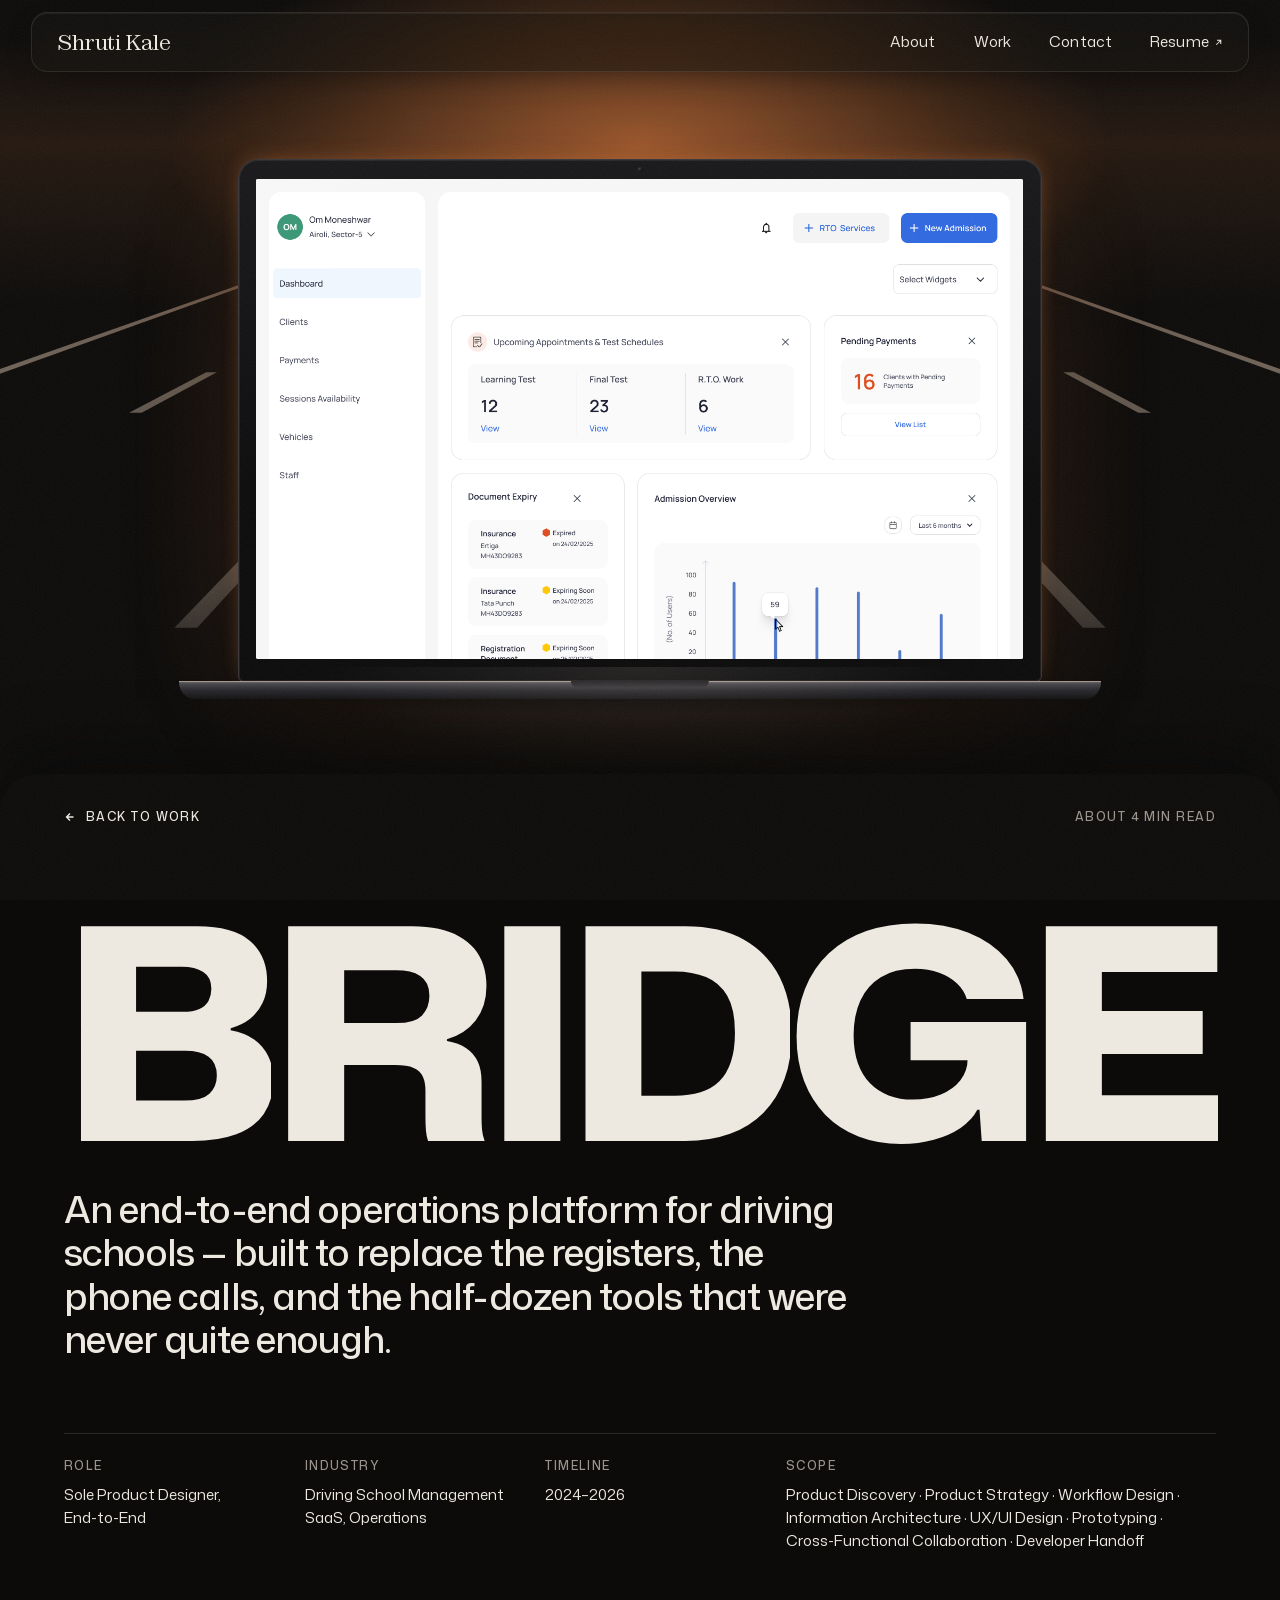
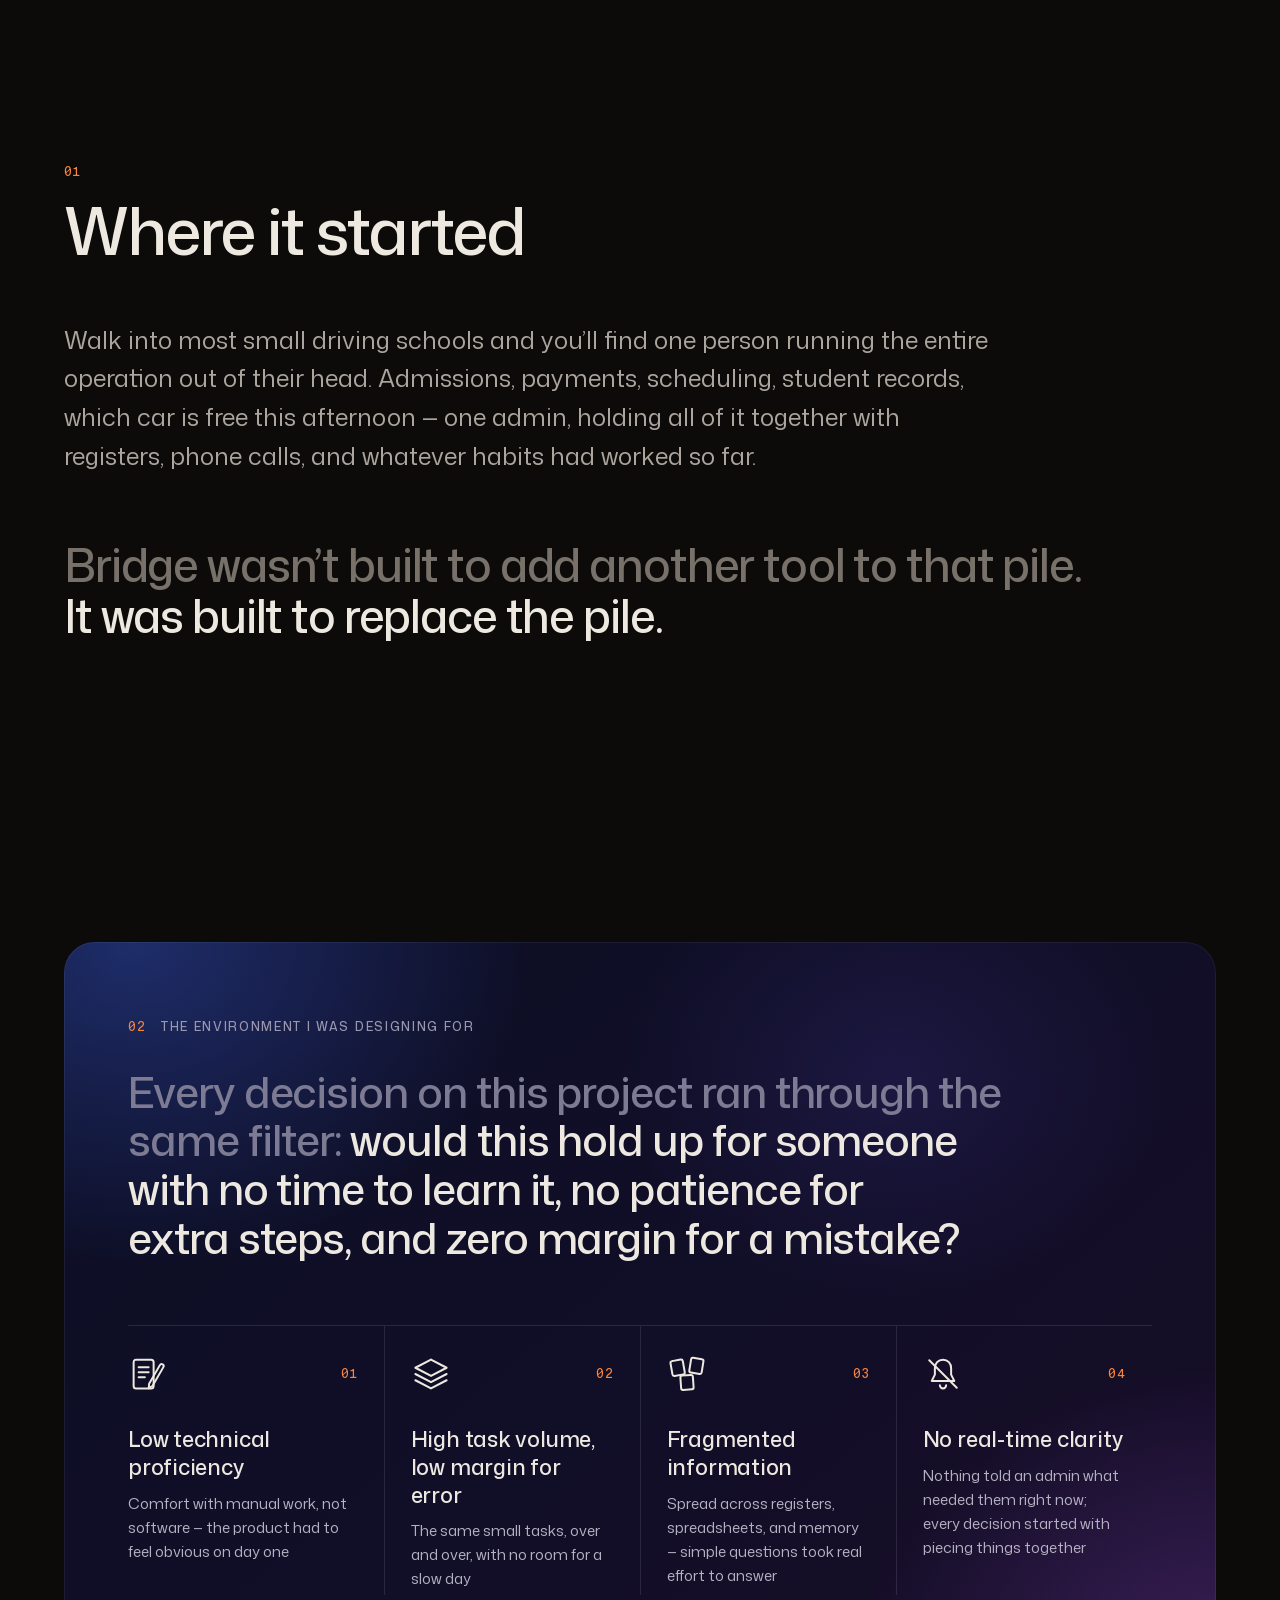
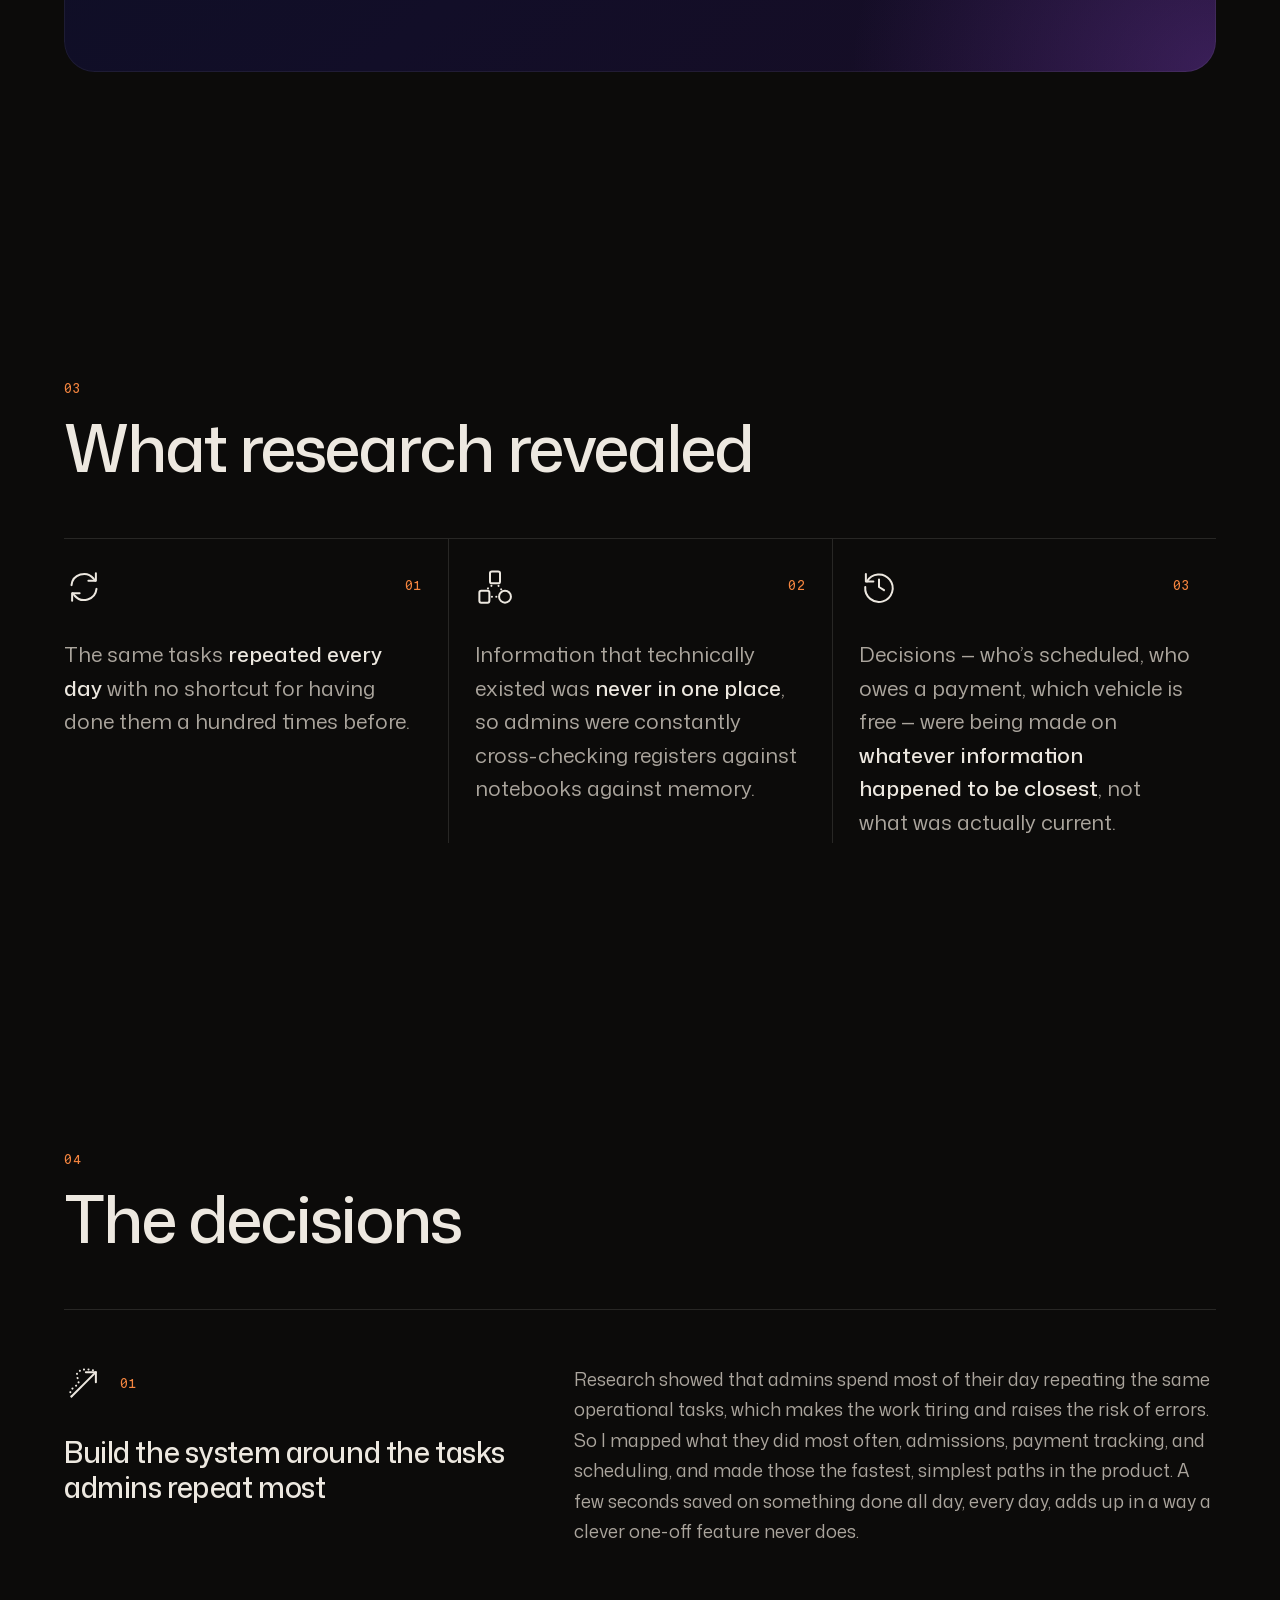
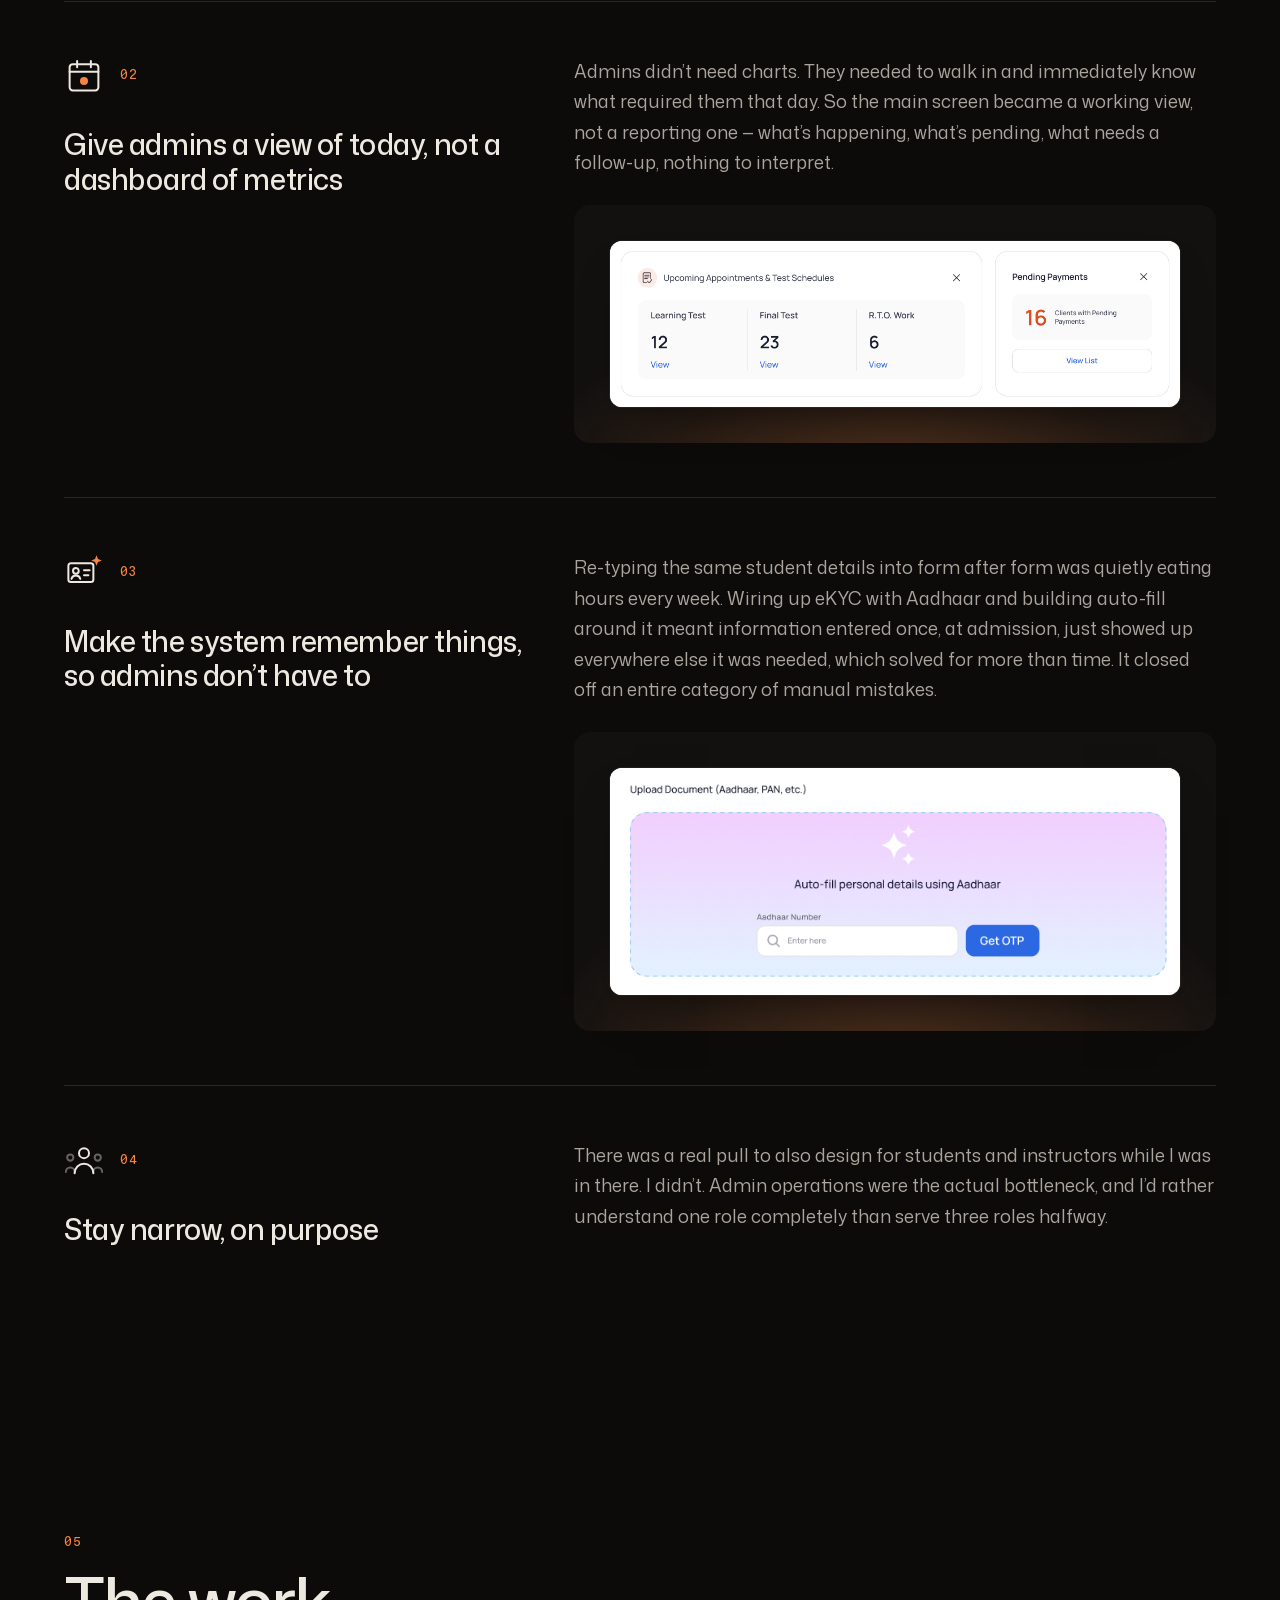
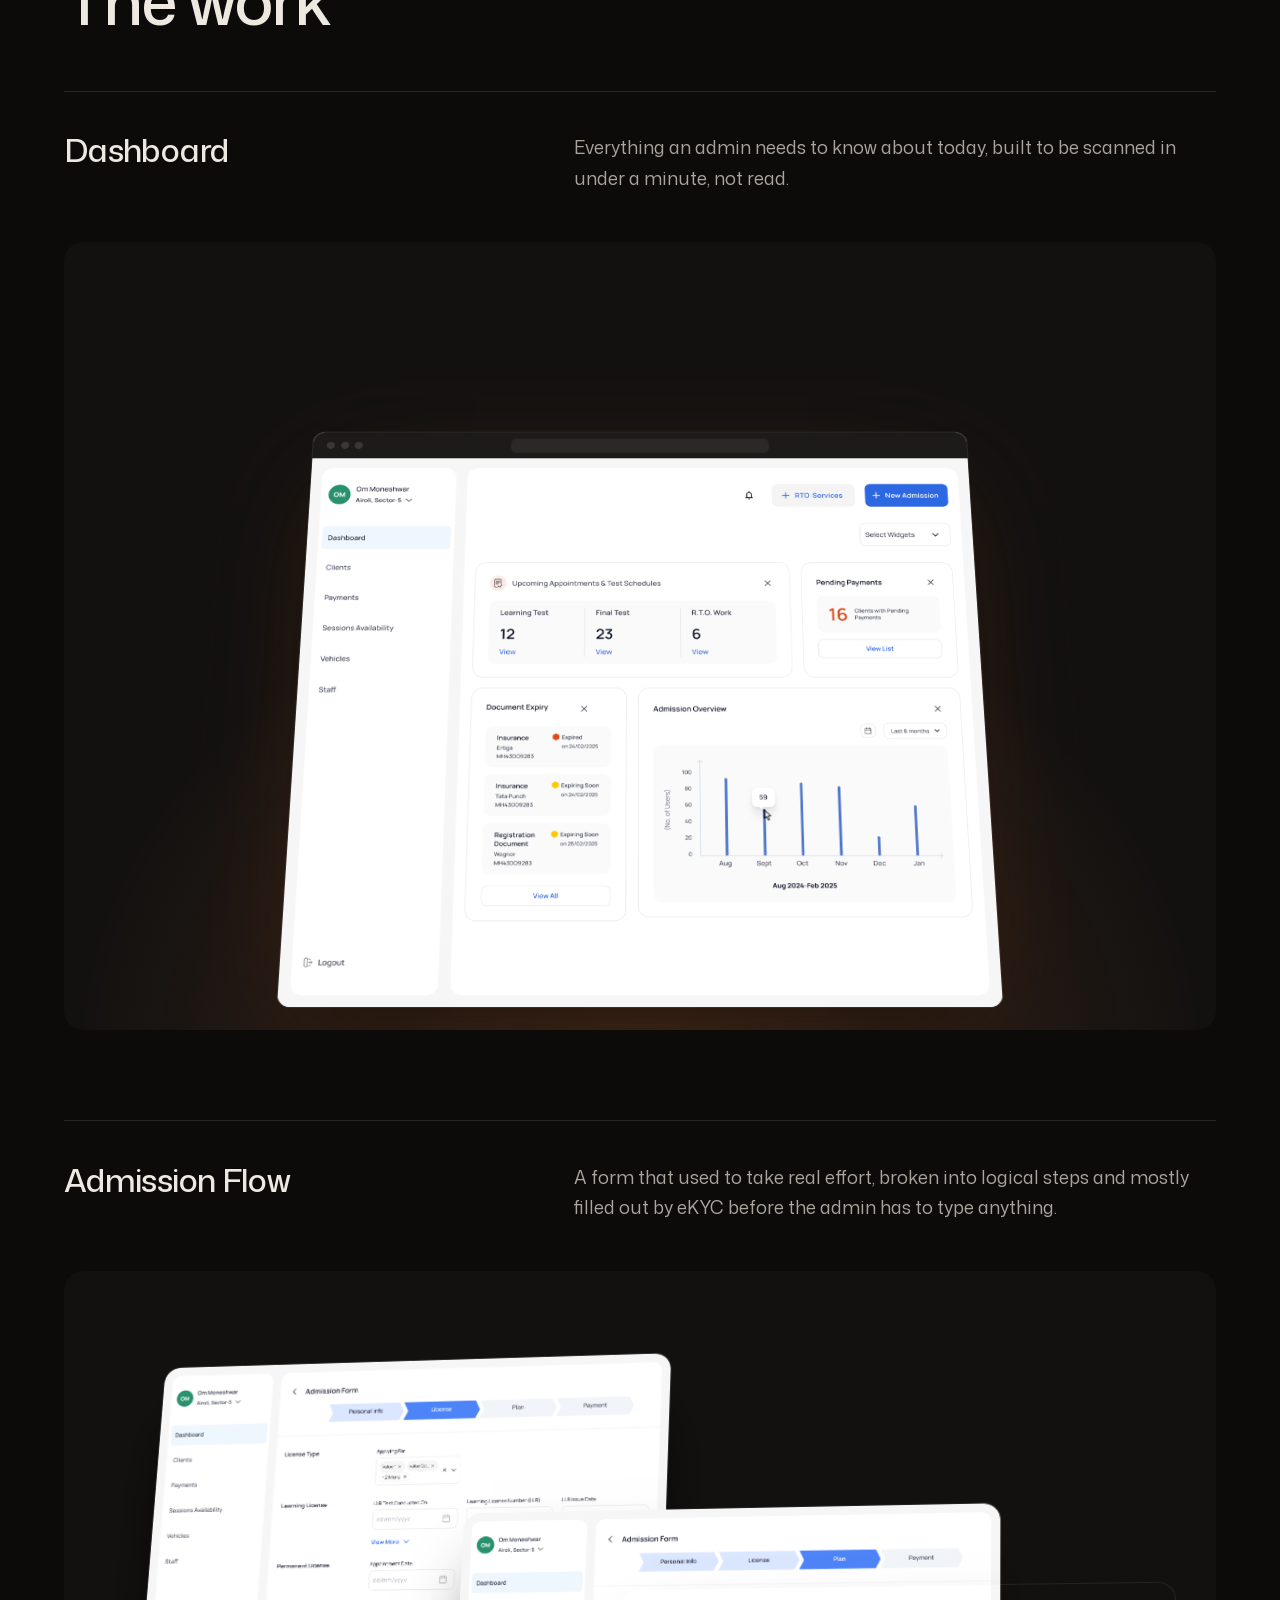
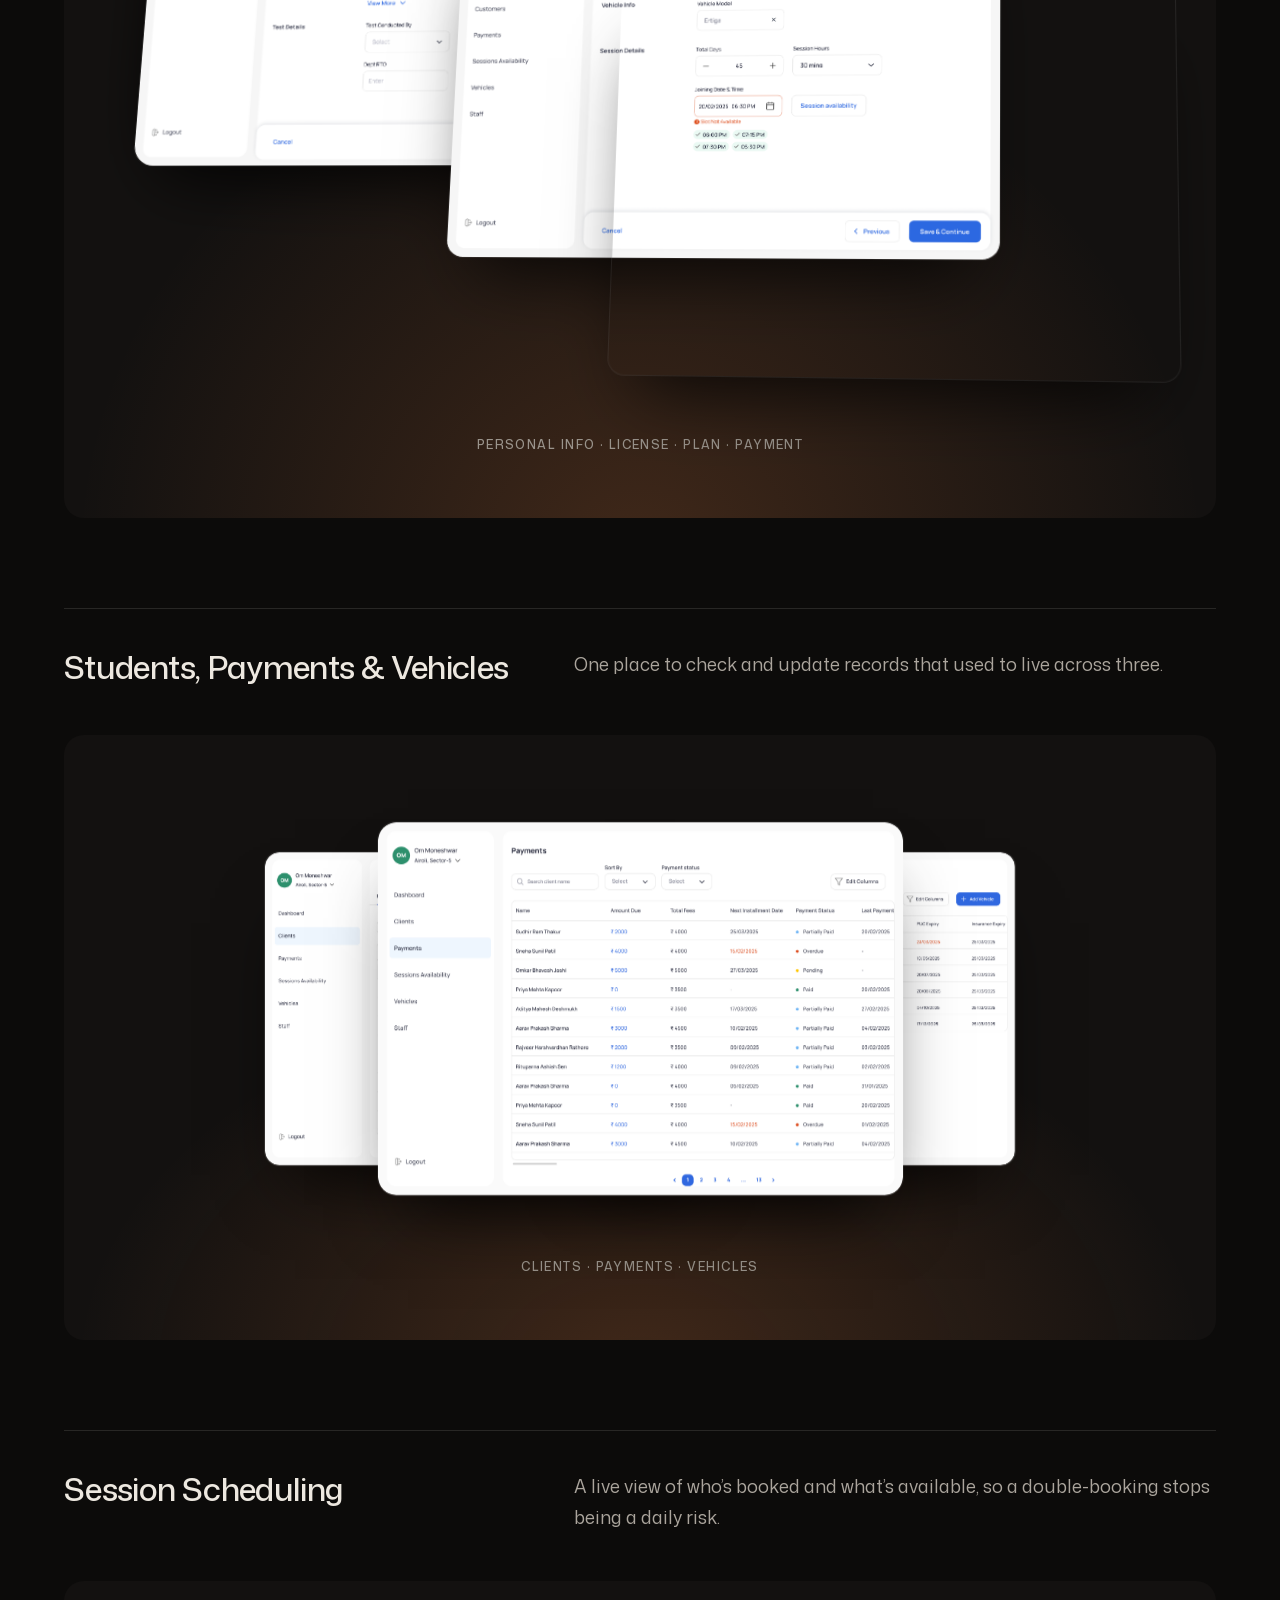
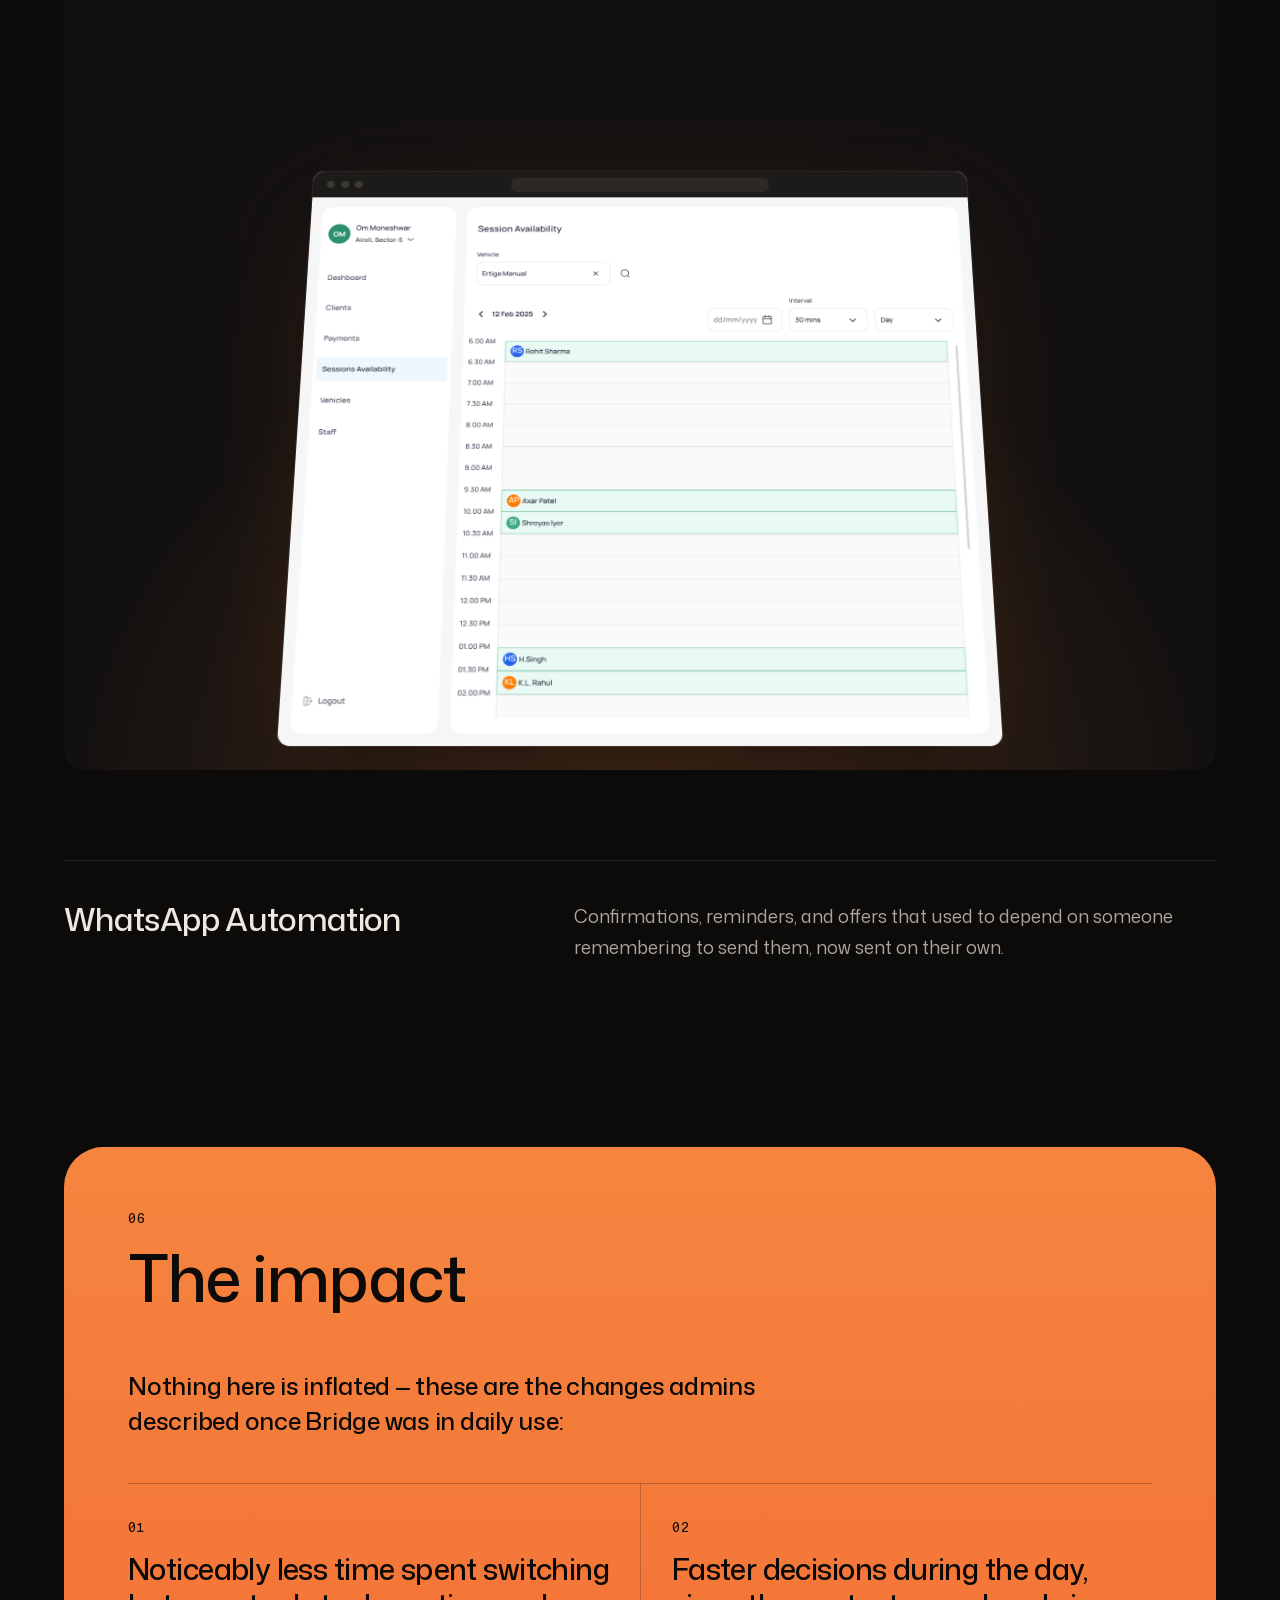
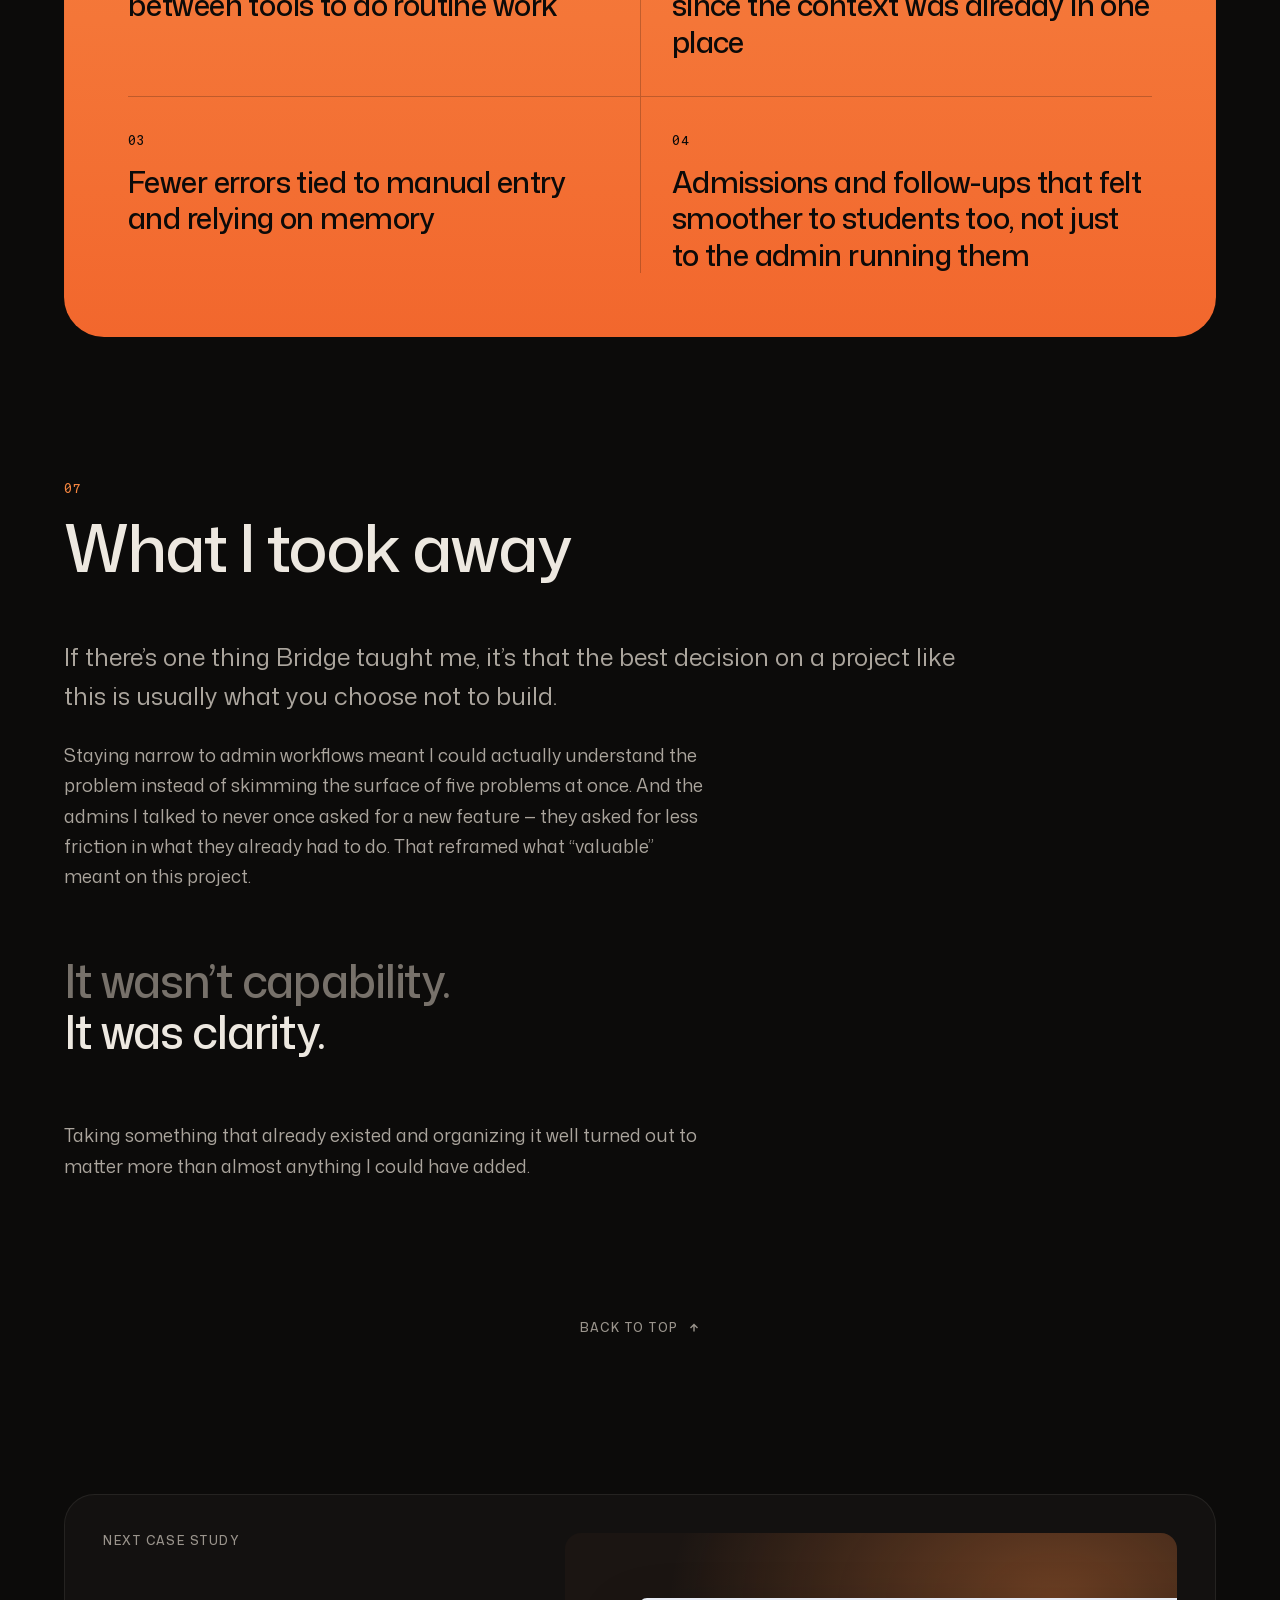
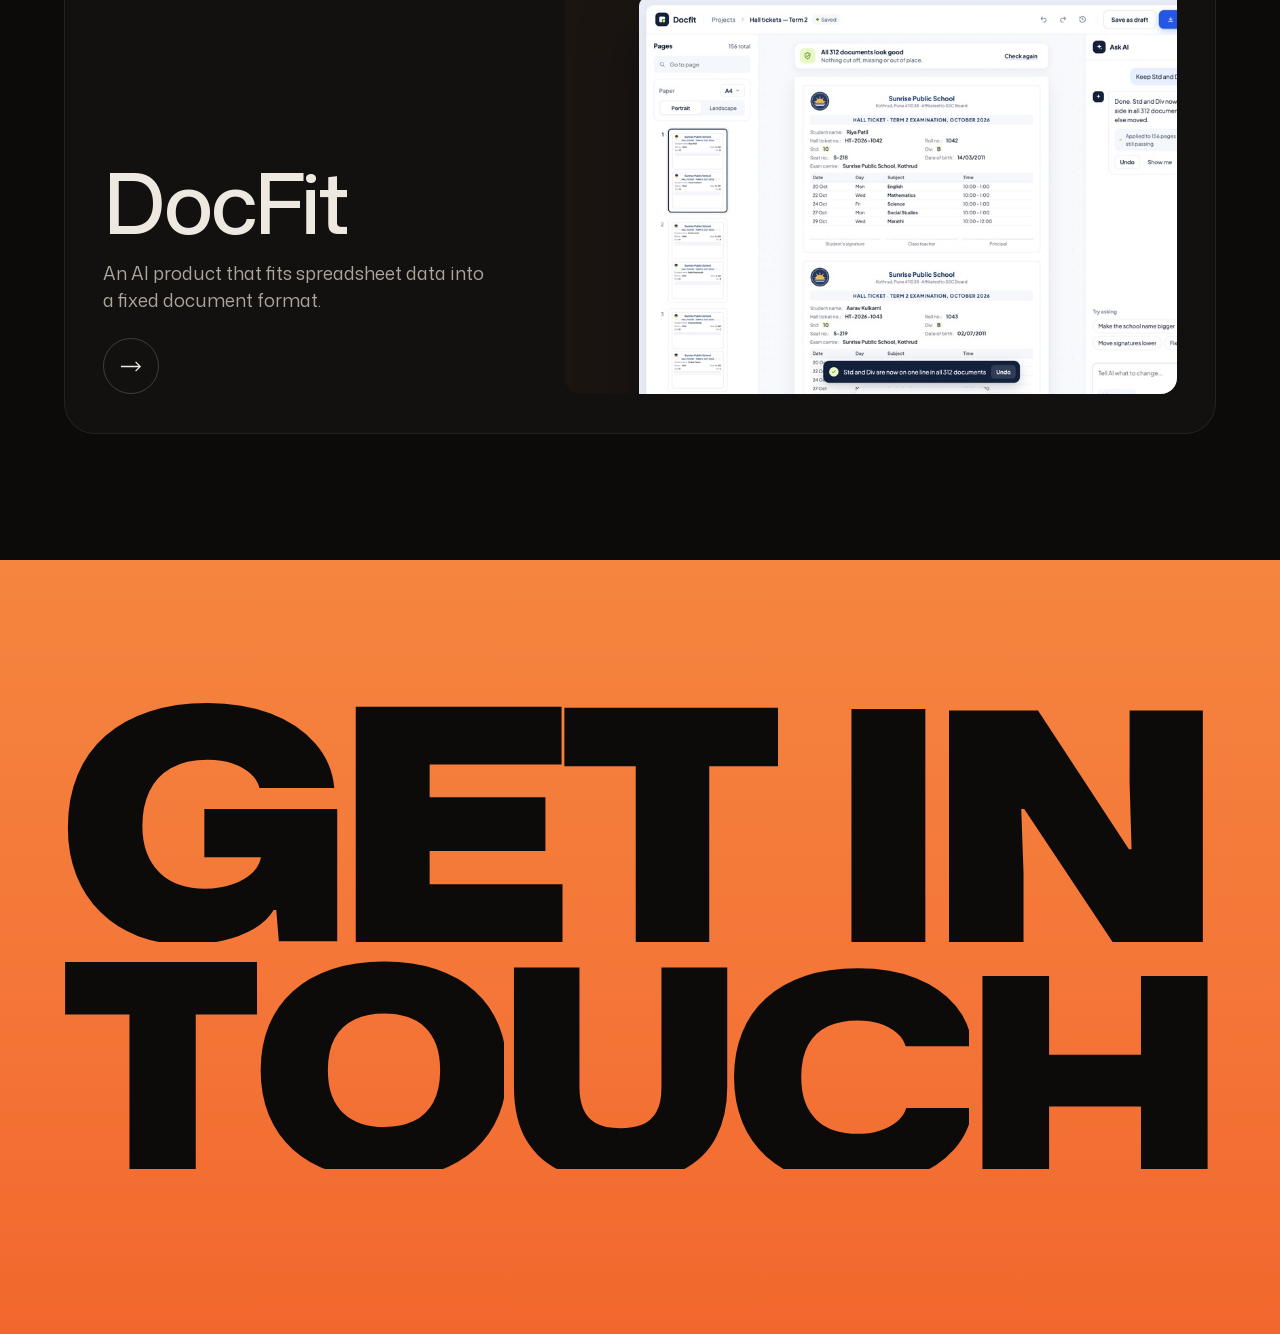
==== work/bridge/index.html @ ceab1c3b "Add the DocFit case study and update Nestwise's screens DocFit sits between Bridge and Nestwise: an " ====
<!doctype html>
<html lang="en" class="no-js">
<head>
<meta charset="utf-8">
<meta name="viewport" content="width=device-width, initial-scale=1">
<title>Bridge case study – Shruti Kale</title>
<meta name="description" content="An end-to-end operations platform for driving schools, built to replace the registers, the phone calls, and the half-dozen tools that were never quite enough. A case study by Shruti Kale, product designer.">
<meta name="theme-color" content="#0C0B0A">
<meta name="color-scheme" content="dark">
<link rel="preload" href="../../assets/fonts/Zodiak-Variable.woff2" as="font" type="font/woff2" crossorigin>
<link rel="preload" href="../../assets/fonts/MonaSans-Variable-latin.woff2" as="font" type="font/woff2" crossorigin>
<link rel="preload" href="../../assets/img/work/bridge/dashboard.png" as="image" imagesrcset="../../assets/img/work/bridge/dashboard-1240.png 1240w, ../../assets/img/work/bridge/dashboard.png 2880w" imagesizes="(max-width: 767px) 86vw, 62vw" fetchpriority="high">
<link rel="stylesheet" href="../../css/main.css">
<link rel="stylesheet" href="../../css/case.css">
<script>
  // Runs before first paint: scripts on, reduced motion, and the veil when
  // arriving from another page of the site.
  (function () {
    var d = document.documentElement;
    d.classList.replace("no-js", "js");
    if (matchMedia("(prefers-reduced-motion: reduce)").matches || new URLSearchParams(location.search).has("still")) d.classList.add("rm");
    // The laptop and the sheet settle in on arrival (lifted by case.js, or after 2.5s regardless).
    else { d.classList.add("case-enter"); setTimeout(function () { d.classList.remove("case-enter"); }, 2500); }
    try { if (sessionStorage.getItem("sk:veil") === "1") { d.classList.add("veil-in"); sessionStorage.removeItem("sk:veil"); setTimeout(function () { d.classList.remove("veil-in"); }, 1500); } } catch (e) {}
  })();
</script>
<script src="../../vendor/gsap.min.js" defer></script>
<script src="../../vendor/ScrollTrigger.min.js" defer></script>
<script src="../../vendor/SplitText.min.js" defer></script>
<script src="../../vendor/lenis.min.js" defer></script>
<script type="module" src="../../js/case.js"></script>
</head>
<body class="case-page case-page--bold">
<a class="skip" href="#main">Skip to content</a>

<header class="nav">
  <a class="nav__mark" href="../../">Shruti Kale</a>
  <nav aria-label="Primary">
    <ul class="nav__links">
      <li class="nav__about"><a href="../../#about">About</a></li>
      <li><a href="../../#work">Work</a></li>
      <li><a href="#contact" data-scroll-to>Contact</a></li>
      <li><a class="nav__ext" href="https://drive.google.com/file/d/1TlH67RspdcD6grU6v7CUHheN0Rj49Lgq/view?usp=sharing" target="_blank" rel="noopener">Resume<svg class="nav__arrow" viewBox="0 0 12 12" aria-hidden="true"><path d="M3 9 9 3M4 3h5v5"/></svg><span class="sr-only"> (opens in a new tab)</span></a></li>
    </ul>
  </nav>
</header>

<!-- The chapters, as a quiet index on the left: a short line for each, the
     current one long and orange, names on hover. Phones get a progress bar. -->
<nav class="case-index" aria-label="Chapters" data-case-index>
  <ol>
    <li><a href="#ch-1" data-scroll-to><span class="case-index__line"></span><span class="case-index__name">01 Where it started</span></a></li>
    <li><a href="#ch-2" data-scroll-to><span class="case-index__line"></span><span class="case-index__name">02 The environment I was designing for</span></a></li>
    <li><a href="#ch-3" data-scroll-to><span class="case-index__line"></span><span class="case-index__name">03 What research revealed</span></a></li>
    <li><a href="#ch-4" data-scroll-to><span class="case-index__line"></span><span class="case-index__name">04 The decisions</span></a></li>
    <li><a href="#ch-5" data-scroll-to><span class="case-index__line"></span><span class="case-index__name">05 The work</span></a></li>
    <li><a href="#ch-6" data-scroll-to><span class="case-index__line"></span><span class="case-index__name">06 The impact</span></a></li>
    <li><a href="#ch-7" data-scroll-to><span class="case-index__line"></span><span class="case-index__name">07 What I took away</span></a></li>
  </ol>
</nav>
<div class="case-progress" aria-hidden="true"><span data-case-progress></span></div>

<main id="main">
  <!-- The dashboard on a laptop, on a road at night: lane markings running to
       a point behind the screen, warm light where the road meets the sky.
       The laptop is drawn in CSS and the road on a canvas, so both stay sharp. -->
  <div class="case-hero case-hero--road" id="top" data-case-hero>
    <canvas class="case-hero__road" data-road aria-hidden="true"></canvas>
    <div class="case-hero__stage" data-case-hero-frame>
      <div class="case-tilt" data-case-tilt>
        <div class="laptop">
          <div class="laptop__lid">
            <span class="laptop__cam" aria-hidden="true"></span>
            <div class="laptop__screen">
              <img class="laptop__shot" data-case-shot src="../../assets/img/work/bridge/dashboard.png" srcset="../../assets/img/work/bridge/dashboard-1240.png 1240w, ../../assets/img/work/bridge/dashboard.png 2880w" sizes="(max-width: 767px) 86vw, 62vw" width="2880" height="2490" fetchpriority="high" alt="Bridge’s dashboard on a laptop: upcoming learning tests, final tests and RTO work, clients with pending payments, expiring vehicle documents and an admissions chart.">
            </div>
          </div>
          <div class="laptop__base" aria-hidden="true"></div>
        </div>
      </div>
    </div>
    <div class="case-hero__shade" data-case-hero-shade></div>
  </div>

  <!-- The case study itself, on a sheet that slides up over the hero. One
       typeface for all of it; the hierarchy comes from size, weight and colour:
       white for headings, soft white for reading, grey for labels. -->
  <article class="case-sheet" aria-labelledby="case-title" data-case-sheet>
    <div class="case-top">
      <a class="case-back" href="../../#work"><svg viewBox="0 0 12 12" aria-hidden="true"><path d="M9.5 6h-7M6 2.5 2.5 6 6 9.5"/></svg>Back to work</a>
      <p class="case-time">About 4 min read</p>
    </div>

    <header class="case-head">
      <h1 class="case-name" id="case-title"><span class="case-name__fit" data-case-name>Bridge</span></h1>
      <p class="case-sub" data-reveal>An end-to-end operations platform for driving schools — built to replace the registers, the phone calls, and the half-dozen tools that were never quite enough.</p>
      <dl class="case-facts" data-reveal>
        <div><dt>Role</dt><dd>Sole Product Designer, <span class="case-keep">End-to-End</span></dd></div>
        <div><dt>Industry</dt><dd>Driving School Management SaaS, Operations</dd></div>
        <div><dt>Timeline</dt><dd>2024–2026</dd></div>
        <div><dt>Scope</dt><dd>Product Discovery · Product Strategy · Workflow Design · Information Architecture · UX/UI Design · Prototyping · <span class="case-keep">Cross-Functional</span> Collaboration · Developer Handoff</dd></div>
      </dl>
    </header>

    <!-- Chapters 01 to 04 each get at least a screen of their own: one idea
         per screen, and a line icon for each item. Chapter 02 has its own
         container. -->
    <section class="case-ch case-screen" id="ch-1" aria-labelledby="ch-1-title">
      <header class="case-ch__head">
        <p class="case-num" aria-hidden="true">01</p>
        <h2 class="case-h2" id="ch-1-title" data-split>Where it started</h2>
      </header>
      <p class="case-lead" data-reveal>Walk into most small driving schools and you’ll find one person running the entire operation out of their head. Admissions, payments, scheduling, student records, which car is free this afternoon — one admin, holding all of it together with registers, phone calls, and whatever habits had worked so far.</p>
      <p class="case-quote case-quote--stack case-quote--close" data-reveal><span class="case-quote__soft">Bridge wasn’t built to add another tool to that pile.</span> <span class="case-quote__keep">It was built to replace the pile.</span></p>
    </section>

    <!-- In its own deep navy container, lit from inside: the filter every
         decision went through, then the four conditions behind it. -->
    <section class="case-ch case-screen" id="ch-2" aria-labelledby="ch-2-title">
      <div class="case-night" data-reveal-block>
        <header class="case-night__head">
          <p class="case-num" aria-hidden="true">02</p>
          <h2 class="case-kicker" id="ch-2-title">The environment I was designing for</h2>
        </header>
        <p class="case-statement"><span class="case-statement__soft">Every decision on this project ran through the same filter:</span> would this hold up for someone with no time to learn it, no patience for extra steps, and zero margin for a mistake?</p>
        <ol class="case-cols case-cols--4 case-cols--icons">
          <li>
            <div class="case-mark"><svg class="case-icon" viewBox="0 0 32 32" aria-hidden="true"><rect x="4.5" y="4.5" width="16" height="23" rx="2"/><path d="M8.5 10.5h8M8.5 14.5h8M8.5 18.5h5"/><path d="M16.6 27.4l.3-3.6 8.6-14.9a1.6 1.6 0 0 1 2.8 1.6l-8.6 14.9z"/></svg><span class="case-num" aria-hidden="true">01</span></div>
            <h3 class="case-h3">Low technical proficiency</h3>
            <p class="case-small">Comfort with manual work, not software — the product had to feel obvious on day one</p>
          </li>
          <li>
            <div class="case-mark"><svg class="case-icon" viewBox="0 0 32 32" aria-hidden="true"><path d="M16 4.5 3.5 11 16 17.5 28.5 11z"/><path d="m3.5 16 12.5 6.5L28.5 16"/><path d="m3.5 21 12.5 6.5L28.5 21"/></svg><span class="case-num" aria-hidden="true">02</span></div>
            <h3 class="case-h3">High task volume, low margin for error</h3>
            <p class="case-small">The same small tasks, over and over, with no room for a slow day</p>
          </li>
          <li>
            <div class="case-mark"><svg class="case-icon" viewBox="0 0 32 32" aria-hidden="true"><rect x="3.5" y="5" width="10" height="12" rx="1.5" transform="rotate(-10 8.5 11)"/><rect x="18.5" y="3.5" width="10" height="12" rx="1.5" transform="rotate(9 23.5 9.5)"/><rect x="11" y="17" width="10" height="11.5" rx="1.5" transform="rotate(-4 16 22.75)"/></svg><span class="case-num" aria-hidden="true">03</span></div>
            <h3 class="case-h3">Fragmented information</h3>
            <p class="case-small">Spread across registers, spreadsheets, and memory — simple questions took real effort to answer</p>
          </li>
          <li>
            <div class="case-mark"><svg class="case-icon" viewBox="0 0 32 32" aria-hidden="true"><path d="M16 4.5c-3.9 0-6.5 3-6.5 6.8v5.2L7 21.5h18l-2.5-5v-5.2c0-3.8-2.6-6.8-6.5-6.8z"/><path d="M13.5 25a2.5 2.5 0 0 0 5 0"/><path d="M5 5l22 22"/></svg><span class="case-num" aria-hidden="true">04</span></div>
            <h3 class="case-h3">No real-time clarity</h3>
            <p class="case-small">Nothing told an admin what needed them right now; every decision started with piecing things together</p>
          </li>
        </ol>
      </div>
    </section>

    <!-- What research revealed: the three findings, each with its icon. -->
    <section class="case-ch case-screen" id="ch-3" aria-labelledby="ch-3-title">
      <header class="case-ch__head">
        <p class="case-num" aria-hidden="true">03</p>
        <h2 class="case-h2" id="ch-3-title" data-split>What research revealed</h2>
      </header>
      <ol class="case-cols case-cols--3 case-cols--icons">
        <li data-reveal>
          <div class="case-mark"><svg class="case-icon" viewBox="0 0 32 32" aria-hidden="true"><path d="M6 14.5a10 10 0 0 1 17.6-5.3l1.4 1.8"/><path d="M25.5 5v6h-6"/><path d="M26 17.5a10 10 0 0 1-17.6 5.3L7 21"/><path d="M6.5 27v-6h6"/></svg><span class="case-num" aria-hidden="true">01</span></div>
          <p class="case-finding case-finding--line">The same tasks <strong>repeated every day</strong> with no shortcut for having done them a hundred times before.</p>
        </li>
        <li data-reveal>
          <div class="case-mark"><svg class="case-icon" viewBox="0 0 32 32" aria-hidden="true"><rect x="12" y="3.5" width="8" height="9.5" rx="1.5"/><rect x="3.5" y="19" width="8" height="9.5" rx="1.5"/><circle cx="24" cy="23.75" r="4.75"/><path class="dot" d="M13.2 15 9.3 18M18.8 15l3 4M13.5 23.75h5"/></svg><span class="case-num" aria-hidden="true">02</span></div>
          <p class="case-finding case-finding--line">Information that technically existed was <strong>never in one place</strong>, so admins were constantly cross-checking registers against notebooks against memory.</p>
        </li>
        <li data-reveal>
          <div class="case-mark"><svg class="case-icon" viewBox="0 0 32 32" aria-hidden="true"><path d="M6.4 11.5A11 11 0 1 1 5 16"/><path d="M5.5 5.5v6h6"/><path d="M16 10v6l4 2.5"/></svg><span class="case-num" aria-hidden="true">03</span></div>
          <p class="case-finding case-finding--line">Decisions — who’s scheduled, who owes a payment, which vehicle is free — were being made on <strong>whatever information happened to be closest</strong>, not what was actually current.</p>
        </li>
      </ol>
    </section>

    <section class="case-ch case-screen" id="ch-4" aria-labelledby="ch-4-title">
      <header class="case-ch__head">
        <p class="case-num" aria-hidden="true">04</p>
        <h2 class="case-h2" id="ch-4-title" data-split>The decisions</h2>
      </header>
      <div class="case-row case-row--decision" data-reveal>
        <div class="case-row__label">
          <div class="case-mark"><svg class="case-icon" viewBox="0 0 32 32" aria-hidden="true"><path class="dot" d="M6 26C1.5 18 15 18.5 11 11.5S19 2.5 26 6"/><path d="M6 26 25.5 6.5"/><path d="M17.5 6.5h8v8"/></svg><span class="case-num" aria-hidden="true">01</span></div>
          <h3 class="case-h3 case-h3--lg">Build the system around the tasks admins repeat most</h3>
        </div>
        <p class="case-body">Research showed that admins spend most of their day repeating the same operational tasks, which makes the work tiring and raises the risk of errors. So I mapped what they did most often, admissions, payment tracking, and scheduling, and made those the fastest, simplest paths in the product. A few seconds saved on something done all day, every day, adds up in a way a clever one-off feature never does.</p>
      </div>
      <!-- Two of the decisions with the piece of the product that shows them,
           cut from the real screens and lifted onto a panel. -->
      <div class="case-row case-row--decision" data-reveal>
        <div class="case-row__label">
          <div class="case-mark"><svg class="case-icon" viewBox="0 0 32 32" aria-hidden="true"><rect x="4.5" y="6.5" width="23" height="21" rx="2.5"/><path d="M4.5 12.5h23M10.5 4v5M21.5 4v5"/><circle class="acc" cx="16" cy="20" r="3.2"/></svg><span class="case-num" aria-hidden="true">02</span></div>
          <h3 class="case-h3 case-h3--lg">Give admins a view of today, not a dashboard of metrics</h3>
        </div>
        <div class="case-row__main">
          <p class="case-body">Admins didn’t need charts. They needed to walk in and immediately know what required them that day. So the main screen became a working view, not a reporting one — what’s happening, what’s pending, what needs a follow-up, nothing to interpret.</p>
          <figure class="case-detail">
            <div class="case-crop" style="aspect-ratio: 2132 / 624; --x: 692; --y: 472; --w: 2132; --h: 624; --iw: 2880">
              <img src="../../assets/img/work/bridge/dashboard.png" width="2880" height="2490" loading="lazy" decoding="async" alt="The top of Bridge’s dashboard: upcoming appointments and test schedules, with 12 learning tests, 23 final tests and 6 RTO jobs, and 16 clients with pending payments, each with a link to the list.">
            </div>
          </figure>
        </div>
      </div>
      <div class="case-row case-row--decision" data-reveal>
        <div class="case-row__label">
          <div class="case-mark"><svg class="case-icon" viewBox="0 0 32 32" aria-hidden="true"><rect x="3.5" y="9" width="20" height="15" rx="2"/><circle cx="9.5" cy="15" r="2.3"/><path d="M6 21.5a3.6 3.6 0 0 1 7 0"/><path d="M16 14.5h4.5M16 18.5h3.5"/><path class="acc" d="M26 2.5l1.2 3 3 1.2-3 1.2-1.2 3-1.2-3-3-1.2 3-1.2z"/></svg><span class="case-num" aria-hidden="true">03</span></div>
          <h3 class="case-h3 case-h3--lg">Make the system remember things, so admins don’t have to</h3>
        </div>
        <div class="case-row__main">
          <p class="case-body">Re-typing the same student details into form after form was quietly eating hours every week. Wiring up eKYC with Aadhaar and building auto-fill around it meant information entered once, at admission, just showed up everywhere else it was needed, which solved for more than time. It closed off an entire category of manual mistakes.</p>
          <figure class="case-detail">
            <div class="case-crop" style="aspect-ratio: 702 / 280; --x: 520; --y: 200; --w: 702; --h: 280; --iw: 1246">
              <img src="../../assets/img/work/bridge/admission-1.png" width="1246" height="885" loading="lazy" decoding="async" alt="From the admission form: auto-fill personal details using Aadhaar, with a field for the Aadhaar number and a Get OTP button.">
            </div>
          </figure>
        </div>
      </div>
      <div class="case-row case-row--decision" data-reveal>
        <div class="case-row__label">
          <div class="case-mark"><svg class="case-icon" viewBox="0 0 32 32" aria-hidden="true"><circle cx="16" cy="10.5" r="4"/><path d="M8.5 26.5a7.5 7.5 0 0 1 15 0"/><circle class="faint" cx="5" cy="14" r="2.5"/><path class="faint" d="M1.5 25.5a3.5 3.5 0 0 1 7 0"/><circle class="faint" cx="27" cy="14" r="2.5"/><path class="faint" d="M23.5 25.5a3.5 3.5 0 0 1 7 0"/></svg><span class="case-num" aria-hidden="true">04</span></div>
          <h3 class="case-h3 case-h3--lg">Stay narrow, on purpose</h3>
        </div>
        <p class="case-body">There was a real pull to also design for students and instructors while I was in there. I didn’t. Admin operations were the actual bottleneck, and I’d rather understand one role completely than serve three roles halfway.</p>
      </div>
    </section>

    <!-- The work, shown more than told: browser windows for the screens you
         read whole, floating screens for the ones that come in sets. -->
    <section class="case-ch" id="ch-5" aria-labelledby="ch-5-title">
      <header class="case-ch__head">
        <p class="case-num" aria-hidden="true">05</p>
        <h2 class="case-h2" id="ch-5-title" data-split>The work</h2>
      </header>

      <div class="case-work">
        <div class="case-row" data-reveal>
          <h3 class="case-h3 case-h3--work">Dashboard</h3>
          <p class="case-body">Everything an admin needs to know about today, built to be scanned in under a minute, not read.</p>
        </div>
        <figure class="case-stage" data-reveal-panel>
          <div class="browser" data-rise>
            <div class="browser__bar" aria-hidden="true"><span class="browser__dots"><i></i><i></i><i></i></span><span class="browser__url"></span></div>
            <img src="../../assets/img/work/bridge/dashboard-1240.png" srcset="../../assets/img/work/bridge/dashboard-1240.png 1240w, ../../assets/img/work/bridge/dashboard.png 2880w" sizes="(max-width: 767px) 88vw, 760px" width="2880" height="2490" loading="lazy" decoding="async" alt="Bridge’s dashboard in full: a sidebar for clients, payments, session availability, vehicles and staff; buttons for RTO services and new admissions; and widgets for upcoming tests, pending payments, document expiry and an admissions overview chart.">
          </div>
        </figure>
      </div>

      <div class="case-work">
        <div class="case-row" data-reveal>
          <h3 class="case-h3 case-h3--work">Admission Flow</h3>
          <p class="case-body">A form that used to take real effort, broken into logical steps and mostly filled out by eKYC before the admin has to type anything.</p>
        </div>
        <!-- The four steps, dealt out across a tilted table as you reach them. -->
        <figure class="case-stage case-stage--flow" data-reveal-panel>
          <div class="flow" data-deal>
            <div class="flow__step" style="--i: 0" data-deal-step><div class="screen" style="--r: 3"><img src="../../assets/img/work/bridge/admission-1.png" width="1246" height="885" loading="lazy" decoding="async" alt="Step 1, Personal Info: auto-fill personal details using Aadhaar, then name, guardian’s name, birth date and blood group."></div></div>
            <div class="flow__step" style="--i: 1" data-deal-step><div class="screen" style="--r: 3.86"><img src="../../assets/img/work/bridge/admission-2.png" width="1139" height="901" loading="lazy" decoding="async" alt="Step 2, License: the license applied for, learning and permanent license details with more behind View More, and test details."></div></div>
            <div class="flow__step" style="--i: 2" data-deal-step><div class="screen" style="--r: 3.07"><img src="../../assets/img/work/bridge/admission-3.png" width="1435" height="938" loading="lazy" decoding="async" alt="Step 3, Plan: the vehicle, number of days and session length, and a joining date and time; that slot isn’t available, so four free ones are suggested."></div></div>
            <div class="flow__step" style="--i: 3" data-deal-step><div class="screen" style="--r: 3"><img src="../../assets/img/work/bridge/admission-4.png" width="1606" height="1142" loading="lazy" decoding="async" alt="Step 4, Payment: apply a discount, pay in installments or pay later, choose the payment mode, and the total due."></div></div>
          </div>
          <figcaption class="case-caption">Personal Info · License · Plan · Payment</figcaption>
        </figure>
      </div>

      <div class="case-work">
        <div class="case-row" data-reveal>
          <h3 class="case-h3 case-h3--work">Students, Payments &amp; Vehicles</h3>
          <p class="case-body">One place to check and update records that used to live across three.</p>
        </div>
        <!-- The three lists side by side, fanning out from the middle one. -->
        <figure class="case-stage case-stage--trio" data-reveal-panel>
          <div class="trio" data-fan>
            <div class="trio__item trio__item--l" data-fan-item><div class="trio__tilt"><div class="screen" style="--r: 3.31"><img src="../../assets/img/work/bridge/clients.png" width="1453" height="1033" loading="lazy" decoding="async" alt="The Clients list: regular and RTO clients, each with a client code, mobile number, payment status and address."></div></div></div>
            <div class="trio__item trio__item--c"><div class="trio__tilt"><div class="screen" style="--r: 3.49"><img src="../../assets/img/work/bridge/payments.png" width="1376" height="979" loading="lazy" decoding="async" alt="The Payments list: amount due, total fees, next installment date, payment status and last payment for each client."></div></div></div>
            <div class="trio__item trio__item--r" data-fan-item><div class="trio__tilt"><div class="screen" style="--r: 3.31"><img src="../../assets/img/work/bridge/vehicles.png" width="1453" height="1033" loading="lazy" decoding="async" alt="The Vehicles list: each car’s ID, number, rent per half hour, and PUC and insurance expiry dates."></div></div></div>
          </div>
          <figcaption class="case-caption">Clients · Payments · Vehicles</figcaption>
        </figure>
      </div>

      <div class="case-work">
        <div class="case-row" data-reveal>
          <h3 class="case-h3 case-h3--work">Session Scheduling</h3>
          <p class="case-body">A live view of who’s booked and what’s available, so a double-booking stops being a daily risk.</p>
        </div>
        <figure class="case-stage" data-reveal-panel>
          <div class="browser" data-rise>
            <div class="browser__bar" aria-hidden="true"><span class="browser__dots"><i></i><i></i><i></i></span><span class="browser__url"></span></div>
            <img src="../../assets/img/work/bridge/sessions.png" sizes="(max-width: 767px) 88vw, 760px" width="1606" height="1389" loading="lazy" decoding="async" alt="Session availability for the Ertiga Manual on 12 Feb 2025: the day in half-hour slots from 6 AM, with booked slots showing the student’s name.">
          </div>
        </figure>
      </div>

      <div class="case-work">
        <div class="case-row" data-reveal>
          <h3 class="case-h3 case-h3--work">WhatsApp Automation</h3>
          <p class="case-body">Confirmations, reminders, and offers that used to depend on someone remembering to send them, now sent on their own.</p>
        </div>
      </div>
    </section>

    <!-- The impact, in its own block of colour. No numbers: what admins said. -->
    <section class="case-ch" id="ch-6" aria-labelledby="ch-6-title">
      <div class="case-impact" data-cursor-tone="orange" data-reveal-block>
        <header class="case-ch__head">
          <p class="case-num" aria-hidden="true">06</p>
          <h2 class="case-h2" id="ch-6-title" data-split>The impact</h2>
        </header>
        <p class="case-impact__intro">Nothing here is inflated — these are the changes admins described once Bridge was in daily use:</p>
        <ul class="case-outcomes">
          <li><span class="case-num" aria-hidden="true">01</span><p>Noticeably less time spent switching between tools to do routine work</p></li>
          <li><span class="case-num" aria-hidden="true">02</span><p>Faster decisions during the day, since the context was already in one place</p></li>
          <li><span class="case-num" aria-hidden="true">03</span><p>Fewer errors tied to manual entry and relying on memory</p></li>
          <li><span class="case-num" aria-hidden="true">04</span><p>Admissions and follow-ups that felt smoother to students too, not just to the admin running them</p></li>
        </ul>
      </div>
    </section>

    <section class="case-ch" id="ch-7" aria-labelledby="ch-7-title">
      <header class="case-ch__head">
        <p class="case-num" aria-hidden="true">07</p>
        <h2 class="case-h2" id="ch-7-title" data-split>What I took away</h2>
      </header>
      <p class="case-lead" data-reveal>If there’s one thing Bridge taught me, it’s that the best decision on a project like this is usually what you choose not to build.</p>
      <p class="case-body" data-reveal>Staying narrow to admin workflows meant I could actually understand the problem instead of skimming the surface of five problems at once. And the admins I talked to never once asked for a new feature — they asked for less friction in what they already had to do. That reframed what “valuable” meant on this project.</p>
      <p class="case-quote case-quote--stack" data-reveal><span class="case-quote__soft">It wasn’t capability.</span> <span class="case-quote__keep">It was clarity.</span></p>
      <p class="case-body" data-reveal>Taking something that already existed and organizing it well turned out to matter more than almost anything I could have added.</p>
    </section>

    <p class="case-up"><a href="#top" data-scroll-to>Back to top<svg viewBox="0 0 12 12" aria-hidden="true"><path d="M6 9.5v-7M2.5 6 6 2.5 9.5 6"/></svg></a></p>
  </article>

  <!-- On to the next project: one big card. -->
  <section class="case-next" aria-label="Next case study">
    <a class="case-next__card" href="../docfit/" data-cursor="Next case study">
      <span class="case-next__text">
        <span class="case-next__label">Next case study</span>
        <span class="case-next__name">DocFit</span>
        <span class="case-next__line">An AI product that fits spreadsheet data into a fixed document format.</span>
        <span class="case-next__go" aria-hidden="true"><svg viewBox="0 0 24 12"><path d="M1 6h21M17 1l5 5-5 5"/></svg></span>
      </span>
      <span class="case-next__media">
        <img src="../../assets/img/work/docfit-900.jpg" srcset="../../assets/img/work/docfit-900.jpg 900w, ../../assets/img/work/docfit-1600.jpg 1600w" sizes="(max-width: 767px) 90vw, 50vw" width="1600" height="1111" loading="lazy" decoding="async" alt="">
      </span>
    </a>
  </section>
</main>

<!-- The end, and the page's one burst of colour. The same footer as the home
     page: why to write, the address and LinkedIn, and "Get in touch". -->
<footer class="contact" id="contact" aria-labelledby="contact-title" data-contact data-cursor-tone="orange">
  <div class="contact__inner" data-contact-inner>
    <div class="contact__row">
      <p class="contact__intro">For enquiries, collaboration requests or job opportunities, don’t hesitate to reach&nbsp;out.</p>
      <div class="contact__links">
        <a class="contact__link contact__link--mail" href="mailto:shrutikale2996@gmail.com">shrutikale2996@gmail.com<svg class="contact__arrow" viewBox="0 0 12 12" aria-hidden="true"><path d="M3 9 9 3M4 3h5v5"/></svg></a>
        <a class="contact__link contact__link--in" href="https://www.linkedin.com/in/shruti48011/" target="_blank" rel="noopener"><svg class="contact__logo" viewBox="0 0 24 24" aria-hidden="true"><path d="M20.447 20.452h-3.554v-5.569c0-1.328-.027-3.037-1.852-3.037-1.853 0-2.136 1.445-2.136 2.939v5.667H9.351V9h3.414v1.561h.046c.477-.9 1.637-1.85 3.37-1.85 3.601 0 4.267 2.37 4.267 5.455v6.286zM5.337 7.433c-1.144 0-2.063-.926-2.063-2.065 0-1.138.92-2.063 2.063-2.063 1.14 0 2.064.925 2.064 2.063 0 1.139-.925 2.065-2.064 2.065zm1.782 13.019H3.555V9h3.564v11.452zM22.225 0H1.771C.792 0 0 .774 0 1.729v20.542C0 23.227.792 24 1.771 24h20.451C23.2 24 24 23.227 24 22.271V1.729C24 .774 23.2 0 22.222 0h.003z"/></svg>LinkedIn<svg class="contact__arrow" viewBox="0 0 12 12" aria-hidden="true"><path d="M3 9 9 3M4 3h5v5"/></svg><span class="sr-only"> (opens in a new tab)</span></a>
        <a class="contact__link contact__link--cv" href="https://drive.google.com/file/d/1TlH67RspdcD6grU6v7CUHheN0Rj49Lgq/view?usp=sharing" target="_blank" rel="noopener">Resume<svg class="contact__arrow" viewBox="0 0 12 12" aria-hidden="true"><path d="M3 9 9 3M4 3h5v5"/></svg><span class="sr-only"> (opens in a new tab)</span></a>
      </div>
      <p class="contact__legal">© 2026 Shruti Kale</p>
    </div>
    <h2 class="contact__title" id="contact-title"><a class="contact__cta" href="mailto:shrutikale2996@gmail.com" data-contact-cta><span class="contact__line">Get in</span> <span class="contact__line">touch</span></a></h2>
  </div>
</footer>

<div class="cursor" aria-hidden="true"><span class="cursor__dot"></span><span class="cursor__ring"></span><span class="cursor__label">why?</span><span class="cursor__cta"></span></div>
</body>
</html>
---- css/main.css ----
/* Shruti Kale, portfolio. Direction: editorial noir.
   Near-black paper, soft white ink, and one warm orange accent kept for the
   few things that should catch the eye: who she is, and keyboard focus.
   Zodiak (light) carries the voice; Mona Sans handles everything you scan. */

@font-face {
  font-family: "Zodiak";
  src: url("../assets/fonts/Zodiak-Variable.woff2") format("woff2");
  font-weight: 100 900;
  font-style: normal;
  font-display: swap;
}
@font-face {
  font-family: "Zodiak";
  src: url("../assets/fonts/Zodiak-VariableItalic.woff2") format("woff2");
  font-weight: 100 900;
  font-style: italic;
  font-display: swap;
}
@font-face {
  font-family: "Mona Sans";
  src: url("../assets/fonts/MonaSans-Variable-latin.woff2") format("woff2");
  font-weight: 200 900;
  font-stretch: 75% 125%;
  font-style: normal;
  font-display: swap;
}

:root {
  /* Colour. Every text colour clears 7:1 on --noir. */
  --noir: #0C0B0A;
  --noir-raised: #161513;
  --paper: #EDE8E0;
  --paper-lead: #CFC9C0;
  --paper-soft: #A39D95;
  --accent: #F5853F;
  --rule: rgba(237, 232, 224, .12);

  /* Type */
  --serif: "Zodiak", "Iowan Old Style", "Palatino Linotype", Georgia, serif;
  --sans: "Mona Sans", ui-sans-serif, system-ui, -apple-system, "Segoe UI", Roboto, sans-serif;
  --text-sm: .9375rem;
  --text-md: clamp(1.0625rem, .98rem + .38vw, 1.3125rem);
  --display: clamp(2.4rem, min(11.6vw, 21vh), 13rem); /* height-aware, so short screens keep air under the nav */

  /* Space */
  --gutter: clamp(20px, 5vw, 80px);
  --col-gap: clamp(12px, 2vw, 28px);
  --nav-h: 76px;

  /* Motion */
  --ease-out: cubic-bezier(.16, 1, .3, 1);

  /* Layers */
  --z-content: 2;
  --z-nav: 20;
  --z-grain: 30;
  --z-skip: 90;
  --z-cursor: 100;
}

*, *::before, *::after { box-sizing: border-box; }

html {
  -webkit-text-size-adjust: 100%;
  text-size-adjust: 100%;
  background: var(--noir);
}

body {
  margin: 0;
  background: var(--noir);
  color: var(--paper);
  font-family: var(--sans);
  font-size: var(--text-md);
  line-height: 1.55;
  -webkit-font-smoothing: antialiased;
  -moz-osx-font-smoothing: grayscale;
  text-rendering: optimizeLegibility;
  overflow-x: clip;
}

/* Film grain over the whole page. Static: nothing moves unless you do. */
body::after {
  content: "";
  position: fixed;
  inset: 0;
  z-index: var(--z-grain);
  pointer-events: none;
  opacity: .05;
  background-image: url("data:image/svg+xml,%3Csvg xmlns='http://www.w3.org/2000/svg' width='240' height='240'%3E%3Cfilter id='n'%3E%3CfeTurbulence type='fractalNoise' baseFrequency='.9' numOctaves='2' stitchTiles='stitch'/%3E%3CfeColorMatrix values='0 0 0 0 1 0 0 0 0 1 0 0 0 0 1 0 0 0 .9 0'/%3E%3C/filter%3E%3Crect width='100%25' height='100%25' filter='url(%23n)'/%3E%3C/svg%3E");
}

img, canvas { display: block; }
a { color: inherit; }
p { margin: 0; }
h1, h2, h3 { margin: 0; font-weight: inherit; }
::selection { background: var(--paper); color: var(--noir); }

/* Read aloud, never drawn. */
.sr-only {
  position: absolute !important;
  width: 1px;
  height: 1px;
  margin: -1px;
  padding: 0;
  overflow: hidden;
  clip-path: inset(50%);
  white-space: nowrap;
  border: 0;
}

:focus-visible {
  outline: 2px solid var(--accent);
  outline-offset: 4px;
  border-radius: 2px;
}

.skip {
  position: fixed;
  left: 16px;
  top: 12px;
  z-index: var(--z-skip);
  padding: 12px 18px;
  border-radius: 999px;
  background: var(--paper);
  color: var(--noir);
  font: 500 var(--text-sm)/1 var(--sans);
  text-decoration: none;
  transform: translateY(-160%);
  transition: transform .3s var(--ease-out);
}
.skip:focus-visible { transform: none; outline-color: var(--paper); }

/* ---------- Nav ---------- */

/* Difference blending keeps the nav legible over the paper and over the photo. */
/* The nav: a floating glass bar, inset from the edges, readable over any
   section. It slides up out of the way while you scroll down and comes
   back as soon as you scroll up (shared.js). */
.nav {
  position: fixed;
  top: 12px;
  right: 0;
  left: 0;
  margin-inline: auto;
  z-index: var(--z-nav);
  display: flex;
  align-items: center;
  justify-content: space-between;
  width: min(calc(100% - 2 * clamp(8px, 2.4vw, 40px)), 1360px);
  height: calc(var(--nav-h) - 16px);
  padding: 0 clamp(16px, 2vw, 28px);
  border: 1px solid rgba(237, 232, 224, .1);
  border-radius: 16px;
  background: rgba(22, 20, 18, .55);
  -webkit-backdrop-filter: blur(18px) saturate(1.4);
  backdrop-filter: blur(18px) saturate(1.4);
  box-shadow: 0 10px 30px -12px rgba(0, 0, 0, .55), inset 0 1px 0 rgba(255, 255, 255, .06);
  color: var(--paper);
  transition: top .45s var(--ease-out), opacity .4s;
}
.nav-hidden .nav:not(:focus-within) { top: calc(-1 * var(--nav-h) - 8px); }
.nav__mark {
  padding: 12px 0;
  font: 400 1.3125rem/1 var(--serif);
  letter-spacing: -.01em;
  text-decoration: none;
}
.nav__links {
  display: flex;
  gap: clamp(20px, 3vw, 44px);
  margin: 0;
  padding: 0;
  list-style: none;
}
.nav__links a {
  position: relative;
  display: inline-block;
  padding: 12px 0;
  font-size: var(--text-sm);
  letter-spacing: .005em;
  text-decoration: none;
}
.nav__links a::after {
  content: "";
  position: absolute;
  left: 0;
  right: 0;
  bottom: 8px;
  height: 1px;
  background: currentColor;
  transform: scaleX(0);
  transform-origin: right;
  transition: transform .55s var(--ease-out);
}
.nav__links a:hover::after,
.nav__links a:focus-visible::after { transform: scaleX(1); transform-origin: left; }
/* The resume opens in a new tab, so it carries a small arrow. */
.nav__links .nav__ext { display: inline-flex; align-items: center; gap: 5px; }
.nav__arrow { flex: none; width: 9px; height: 9px; fill: none; stroke: currentColor; stroke-width: 1.4; transition: translate .35s var(--ease-out); }
.nav__ext:hover .nav__arrow { translate: 2px -2px; }

/* ---------- Hero ---------- */

/* The hero's stage: one screen, pinned by main.js while the photo grows, then
   it scrolls away. The canvas is only switched on with WebGL (html.has-stage). */
.stage {
  position: relative;
  height: 100vh;
  height: 100svh;
  min-height: 540px;
  overflow: hidden;
  isolation: isolate;
  background: var(--noir);
}

/* One canvas covers the stage; the portrait is drawn wherever the layout puts it. */
.stage__canvas { display: none; }
.has-stage .stage__canvas {
  position: absolute;
  inset: 0;
  z-index: 1;
  display: block;
  width: 100%;
  height: 100%;
  pointer-events: none;
}

.hero {
  position: relative;
  z-index: 2;
  height: 100%;
}

.hero__inner {
  position: relative;
  z-index: var(--z-content);
  display: grid;
  grid-template-columns: repeat(12, minmax(0, 1fr));
  column-gap: var(--col-gap);
  align-content: end;
  height: 100%;
  padding: calc(var(--nav-h) + 24px) var(--gutter) clamp(40px, 9vh, 104px);
}

/* The eyebrow: a label in the accent, led by a small dot. In the hero it
   says who she is, and its dot pulses softly like a status light; later
   sections reuse it, still. */
.eyebrow, .hero__eyebrow {
  display: flex;
  align-items: center;
  gap: 12px;
  color: var(--accent);
  font-size: clamp(.9375rem, .86rem + .28vw, 1.125rem);
  font-weight: 500;
  letter-spacing: .015em;
}
.eyebrow__dot {
  position: relative;
  flex: none;
  width: 8px;
  height: 8px;
  border-radius: 50%;
  background: currentColor;
}
.hero__dot::after {
  content: "";
  position: absolute;
  inset: 0;
  border-radius: 50%;
  background: currentColor;
  animation: dot-pulse 2.8s var(--ease-out) infinite;
}
@keyframes dot-pulse {
  0% { transform: scale(1); opacity: .55; }
  70%, 100% { transform: scale(3.2); opacity: 0; }
}
.rm .hero__dot::after { animation: none; opacity: 0; }
.hero__eyebrow {
  grid-column: 1 / -1;
  justify-self: start;
  margin-bottom: clamp(18px, 2.8vh, 32px);
}
.hero__eyebrow-text { display: inline-block; }

.hero__title {
  grid-column: 1 / -1;
  font-family: var(--serif);
  font-size: var(--display);
  font-weight: 300;
  line-height: .94;
  letter-spacing: -.028em;
  font-kerning: normal;
}
.line, .line__in { display: block; }
.word { display: inline-block; }

/* The window in the sentence. Sized in em so it scales with the headline;
   its bottom sits on the baseline and its top meets the cap height. */
.slot {
  position: relative;
  display: inline-block;
  width: 1.34em;
  height: .74em;
  margin: 0 .02em;
  overflow: hidden;
  vertical-align: .01em;
  border-radius: .07em;
  background: var(--noir-raised);
}
/* Without WebGL (or with reduced motion) this image is what you see.
   The scale and origin reproduce the shader's crop exactly. */
.slot__img {
  width: 100%;
  height: 100%;
  object-fit: cover;
  object-position: 64% 38%;
  transform: scale(1.38);
  transform-origin: 64% 38%;
  filter: grayscale(1) contrast(1.12) brightness(.74);
}
/* Once WebGL is drawing, the canvas paints the photo in this exact spot. */
.gl-ready .slot { background: transparent; }
.gl-ready .slot__img { visibility: hidden; }

.hero__sub {
  grid-column: 7 / 13;
  max-width: 34ch;
  margin-top: clamp(44px, 8.5vh, 112px);
  color: var(--paper-lead);
  font-size: var(--text-md);
  line-height: 1.55;
  text-wrap: pretty;
}

/* ---------- Ambient: the glow and the glass form behind the reading ---------- */

/* A fixed canvas under the page. The hero's stage is opaque and covers it;
   the reading sections are transparent, so it shows through them. */
.ambient { display: none; }
.has-ambient .ambient {
  position: fixed;
  inset: 0;
  z-index: 0;
  display: block;
  width: 100%;
  height: 100%;
  pointer-events: none;
}
main { position: relative; z-index: 1; }

/* ---------- Reading: where it started, and how I think ---------- */

/* Sections just for reading. They're set in the body typeface at a size and
   rhythm made for reading, so they read as story rather than as more titles,
   and they scroll like a normal page. main.js raises the lines into view, then
   warms each one from light grey through light orange to white as you read. */
.reading {
  padding: clamp(120px, 22vh, 240px) var(--gutter);
}
.reading__text {
  max-width: 20em;
  color: var(--paper);
  font-size: clamp(1.5rem, 1.02rem + 1.9vw, 2.625rem);
  font-weight: 400;
  line-height: 1.45;
  letter-spacing: -.01em;
  text-wrap: pretty;
}
/* Once main.js has split the lines, they start unread and it colours them. */
.has-lines .reading__text { color: #3A3632; }

/* "How I think" answers the story from the right, a size up, so the two
   passages read as a pair with a change of rhythm between them. */
.reading--think {
  display: grid;
  grid-template-columns: repeat(12, minmax(0, 1fr));
  column-gap: var(--col-gap);
}
.reading--think .reading__text {
  grid-column: 5 / 13;
  max-width: none;
  font-size: clamp(1.75rem, 1.05rem + 2.9vw, 3.75rem);
  line-height: 1.3;
  letter-spacing: -.018em;
}

/* ---------- Selected work ---------- */

/* Stacked by default: phones, reduced motion, no JS. On wide screens with
   motion (html.has-hscroll) the section pins and the track moves sideways. */
.work {
  position: relative;
  padding: clamp(96px, 16vh, 180px) var(--gutter);
}
.work__track {
  display: grid;
  gap: clamp(64px, 10vh, 112px) calc(var(--col-gap) * 2);
}
.work__intro { max-width: 34rem; }
.work__intro .eyebrow { justify-self: start; }
.work__title, .life__title {
  margin: clamp(18px, 2.8vh, 28px) 0 clamp(16px, 2.4vh, 24px);
  font-family: var(--serif);
  font-size: clamp(3rem, 1.4rem + 5vw, 7.5rem);
  font-weight: 300;
  line-height: .98;
  letter-spacing: -.03em;
}
.work__title, .life__title { overflow: hidden; padding-bottom: .06em; }
.work__title-in, .life__title-in { display: inline-block; }
.work__lede {
  max-width: 26ch;
  color: var(--paper-lead);
  font-size: var(--text-md);
  line-height: 1.5;
}
.work__progress { display: none; }

@media (min-width: 768px) {
  .work__track { grid-template-columns: repeat(2, minmax(0, 1fr)); }
  .work__intro { grid-column: 1 / -1; }
}

/* A card. The whole card is one link (its heading's link stretches over it),
   the text comes first in the markup, and the grid puts the image on top. */
.card {
  position: relative;
  display: grid;
  grid-template-areas: "media" "name" "line" "tags";
  align-content: start;
}
.card__media {
  grid-area: media;
  position: relative;
  overflow: hidden;
  aspect-ratio: 4 / 3;
  border-radius: 18px;
  background: #141210;
  isolation: isolate;
}
/* Each screenshot sits on its own panel, lit in the site's two colours. */
.card__media::before {
  content: "";
  position: absolute;
  inset: 0;
  z-index: -1;
  background:
    radial-gradient(120% 90% at 15% 0%, rgba(245, 133, 63, .28), transparent 60%),
    radial-gradient(90% 80% at 100% 100%, rgba(148, 128, 255, .2), transparent 62%);
}
.card[data-tint="violet"] .card__media::before {
  background:
    radial-gradient(120% 90% at 85% 0%, rgba(148, 128, 255, .3), transparent 60%),
    radial-gradient(90% 80% at 0% 100%, rgba(245, 133, 63, .18), transparent 62%);
}
.card__shot { display: block; transition: scale .9s var(--ease-out); }
/* Product screens sit inset and run off the bottom-right edge. */
.card__media--inset .card__shot {
  position: absolute;
  left: 9%;
  top: 11%;
  width: 104%;
  height: auto;
  border-radius: 10px 0 0;
  box-shadow: 0 30px 60px -30px rgba(0, 0, 0, .7), 0 0 0 1px rgba(255, 255, 255, .06);
}
/* A phone screen, centred and cropped by the bottom edge. */
.card__media--phone .card__shot {
  position: absolute;
  left: 32%;
  top: 10%;
  width: 36%;
  height: auto;
  border-radius: 22px 22px 0 0;
  box-shadow: 0 30px 60px -30px rgba(0, 0, 0, .7), 0 0 0 1px rgba(255, 255, 255, .08);
}
/* A visual piece fills its panel, with room for the drift on wide screens. */
.card__media--fill .card__shot { width: 100%; height: 100%; object-fit: cover; }
.has-hscroll .card__media--fill .card__shot { width: 108%; margin-left: -4%; }

.card__name {
  grid-area: name;
  margin-top: clamp(18px, 2.6vh, 28px);
  font-family: var(--serif);
  font-size: clamp(2rem, 1.2rem + 2.2vw, 3.5rem);
  font-weight: 300;
  line-height: 1;
  letter-spacing: -.025em;
}
.card__link { text-decoration: none; }
.card__link::after {
  content: "";
  position: absolute;
  inset: 0;
  z-index: 3;
  border-radius: 18px;
}
.card__link:focus-visible { outline: none; }
.card__link:focus-visible::after { outline: 2px solid var(--accent); outline-offset: 8px; }
.card__line {
  grid-area: line;
  max-width: 34ch;
  margin-top: 12px;
  color: var(--paper-soft);
  font-size: clamp(1rem, .92rem + .3vw, 1.1875rem);
  line-height: 1.5;
}
.card__tags {
  grid-area: tags;
  display: flex;
  flex-wrap: wrap;
  gap: 8px;
  margin: 18px 0 0;
  padding: 0;
  list-style: none;
}
.card__tags li {
  padding: 6px 14px;
  border: 1px solid rgba(237, 232, 224, .22);
  border-radius: 999px;
  color: var(--paper-lead);
  font-size: .8125rem;
  letter-spacing: .01em;
}

/* On hover the screenshot leans in a little. */
@media (hover: hover) {
  .card:hover .card__shot { scale: 1.035; }
}

/* Sideways: the section is one screen tall and pinned; main.js moves the
   track by exactly its overflow. Cards size to the screen's height too. */
.has-hscroll .work {
  height: 100vh;
  height: 100svh;
  padding: 0;
  overflow: hidden;
}
.has-hscroll .work__track {
  display: flex;
  align-items: center;
  gap: clamp(56px, 6vw, 120px);
  width: max-content;
  height: 100%;
  padding: var(--nav-h) var(--gutter) 0;
}
.has-hscroll .work__intro { flex: none; width: min(30vw, 32rem); }
.has-hscroll .card { flex: none; width: min(40vw, 62vh, 760px); }
.has-hscroll .work__progress {
  display: block;
  width: 140px;
  height: 1px;
  margin-top: clamp(28px, 5vh, 56px);
  background: var(--rule);
}
.has-hscroll .work__progress span {
  display: block;
  height: 100%;
  background: var(--accent);
  transform: scaleX(0);
  transform-origin: left;
}

/* ---------- What I do: the roles ---------- */

/* A warmer dark with a grainy orange glow, so the page changes room here:
   soft light top right and bottom left, and a fine orange grain over all of it. */
.roles {
  --roles-bg: #120D0A;
  position: relative;
  display: grid;
  align-content: center;
  min-height: 100vh;
  min-height: 100svh;
  padding: clamp(120px, 20vh, 220px) var(--gutter);
  overflow: hidden;
  isolation: isolate;
  background: var(--roles-bg);
}
.roles::before {
  content: "";
  position: absolute;
  inset: -20% 0;
  z-index: -1;
  background:
    url("data:image/svg+xml,%3Csvg xmlns='http://www.w3.org/2000/svg' width='260' height='260'%3E%3Cfilter id='s'%3E%3CfeTurbulence type='fractalNoise' baseFrequency='.8' numOctaves='3' stitchTiles='stitch'/%3E%3CfeColorMatrix values='0 0 0 0 .98 0 0 0 0 .58 0 0 0 0 .3 0 0 0 1.25 -.7'/%3E%3C/filter%3E%3Crect width='100%25' height='100%25' filter='url(%23s)'/%3E%3C/svg%3E"),
    radial-gradient(60% 65% at 86% 16%, rgba(245, 133, 63, .26), transparent 70%),
    radial-gradient(50% 60% at 8% 90%, rgba(245, 133, 63, .15), transparent 70%);
  transform: translate3d(0, var(--roles-glow, 0px), 0);
  will-change: transform;
}
/* The edges melt into the page colour, so the room change isn't a hard cut. */
.roles::after {
  content: "";
  position: absolute;
  inset: 0;
  z-index: -1;
  background: linear-gradient(to bottom, var(--noir), transparent 18%, transparent 82%, var(--noir));
  pointer-events: none;
}

.roles__jewels, .roles__sparks {
  position: absolute;
  inset: 0;
  width: 100%;
  height: 100%;
  pointer-events: none;
}
.roles__jewels { z-index: 2; }
.roles__sparks { z-index: 3; }

/* Staggered like a printed list of services: left, right, then stepping in,
   with clear room between the three roles. */
.roles__list {
  position: relative;
  z-index: 1;
  margin: 0;
  padding: 0;
  list-style: none;
  font-size: clamp(2.2rem, 6.2vw, 6.5rem);
  font-weight: 800;
  font-stretch: 104%;
  line-height: .95;
  letter-spacing: -.035em;
  text-transform: uppercase;
}
.roles__role + .roles__role { margin-top: .5em; }
.roles__line { display: block; }
.roles__line--2 { text-align: right; }
.roles__line--3 { padding-left: 12%; }
.roles__line--4 { padding-left: 22%; }
.roles__in { display: inline-block; white-space: nowrap; }
/* Line breaks used only on phones, where each role takes two lines. */
.roles__br { display: none; }
/* The brackets only appear once there's a glass shape to hold (WebGL). */
.roles__bracket {
  display: none;
  margin-left: .06em;
  font-weight: 250;
  letter-spacing: 0;
}
.has-jewels .roles__bracket { display: inline; }
/* The window each glass shape is drawn into, sized in em with the words. */
.roles__slot {
  display: inline-block;
  width: 1.05em;
  height: .74em;
  vertical-align: .02em;
}

/* ---------- Outside of work: a small pixel scene ---------- */

.life {
  position: relative;
  padding: clamp(120px, 18vh, 200px) var(--gutter) clamp(96px, 14vh, 160px);
}
.life__head { margin-bottom: clamp(20px, 3vh, 36px); }
.life__title { margin-bottom: 0; }
/* The hint only makes sense once there's a scene to play with. */
.life__eyebrow { display: none; }
.has-life .life__eyebrow { display: flex; }

/* The box: a dark screen with a faint pixel grid and warm light on the floor. */
.life__box {
  position: relative;
  padding: clamp(28px, 4vw, 56px);
  border: 1px solid rgba(237, 232, 224, .08);
  border-radius: clamp(20px, 2.2vw, 32px);
  background:
    radial-gradient(34% 30% at 50% 86%, rgba(245, 133, 63, .14), transparent 72%),
    radial-gradient(circle, rgba(237, 232, 224, .05) 1px, transparent 1.5px) 0 0 / 28px 28px,
    #131110;
}

/* Without the scene (no scripts), it's a plain list of what she does. */
.life__scene, .life__bubble, .life__flash, .life__icon { display: none; }
.life__things { display: grid; gap: 22px; margin: 0; padding: 0; list-style: none; }
.life__btn {
  display: block;
  padding: 0;
  border: 0;
  background: none;
  color: var(--accent);
  font: 500 var(--text-sm)/1.4 var(--sans);
  text-align: left;
}
.life__line { margin: 4px 0 0; max-width: 40ch; color: var(--paper-lead); font-size: var(--text-md); line-height: 1.45; }
.life__coda { margin: 36px 0 0; color: var(--paper-soft); font-size: var(--text-sm); }

/* The scene. --px is one pixel of the art, set by life.js. */
.has-life .life__box {
  height: clamp(520px, 66vh, 640px);
  padding: 0;
  overflow: hidden;
  isolation: isolate;
}
.has-life .life__scene { display: block; position: absolute; inset: 0; width: 100%; height: 100%; }
.has-life .life__things { position: absolute; inset: 0; display: block; }
.has-life .life__thing { position: absolute; left: var(--x); top: var(--y); translate: -50% -50%; }
.has-life .life__name,
.has-life .life__line {
  position: absolute;
  width: 1px;
  height: 1px;
  margin: -1px;
  overflow: hidden;
  clip-path: inset(50%);
  white-space: nowrap;
}
.has-life .life__btn { position: relative; padding: calc(var(--px, 6px) * 2); cursor: pointer; }
.has-life .life__btn:focus-visible { outline: none; }
.has-life .life__icon {
  display: block;
  image-rendering: pixelated;
  animation: life-bob var(--bob, 2.4s) steps(1, end) var(--bob-delay, 0s) infinite;
}
/* Corner brackets, like a selection in an old game: on hover, on keyboard
   focus, and on whatever she's doing now. */
.has-life .life__btn::before {
  content: "";
  position: absolute;
  inset: 0;
  --c: linear-gradient(var(--accent) 0 0);
  --l: calc(var(--px, 6px) * 2);
  background:
    var(--c) left top / var(--l) 2px, var(--c) left top / 2px var(--l),
    var(--c) right top / var(--l) 2px, var(--c) right top / 2px var(--l),
    var(--c) left bottom / var(--l) 2px, var(--c) left bottom / 2px var(--l),
    var(--c) right bottom / var(--l) 2px, var(--c) right bottom / 2px var(--l);
  background-repeat: no-repeat;
  opacity: 0;
  transition: opacity .2s steps(2, end);
}
.has-life .life__btn:hover::before,
.has-life .life__btn:focus-visible::before,
.has-life .is-active .life__btn::before { opacity: 1; }
@keyframes life-bob {
  0%, 100% { transform: translateY(0); }
  25%, 75% { transform: translateY(calc(var(--px, 6px) * -1)); }
  50% { transform: translateY(calc(var(--px, 6px) * -2)); }
}
.has-life [data-thing="camera"] { --x: 17%; --y: 30%; --bob: 2.6s; --bob-delay: -.4s; }
.has-life [data-thing="book"] { --x: 27%; --y: 64%; --bob: 2.2s; --bob-delay: -1.1s; }
.has-life [data-thing="clothes"] { --x: 77%; --y: 25%; --bob: 2.8s; --bob-delay: -.8s; }
.has-life [data-thing="pencil"] { --x: 87%; --y: 52%; --bob: 2.4s; --bob-delay: -1.6s; }
.has-life [data-thing="suitcase"] { --x: 73%; --y: 75%; --bob: 2.5s; --bob-delay: -.2s; }

/* Her speech bubble, stepped at the corners like the art, with a tail. */
.has-life .life__bubble {
  display: block;
  position: absolute;
  z-index: 2;
  left: 50%;
  top: 50%;
  width: max-content;
  max-width: min(320px, 76%);
  padding-bottom: 12px;
  translate: -50% -100%;
  transform-origin: 50% 100%;
  pointer-events: none;
  opacity: 0;
}
.has-life .life__bubble.is-on { opacity: 1; }
.life__bubble::after {
  content: "";
  position: absolute;
  left: calc(50% + var(--tail, 0px));
  bottom: 0;
  width: 12px;
  height: 12px;
  translate: -50% 0;
  background: var(--paper);
  clip-path: polygon(0 0, 12px 0, 12px 4px, 10px 4px, 10px 8px, 8px 8px, 8px 12px, 4px 12px, 4px 8px, 2px 8px, 2px 4px, 0 4px);
}
.life__say {
  margin: 0;
  padding: 12px 16px 13px;
  background: var(--paper);
  color: var(--noir);
  font-size: .9375rem;
  font-weight: 500;
  line-height: 1.4;
  clip-path: polygon(0 8px, 4px 8px, 4px 4px, 8px 4px, 8px 0, calc(100% - 8px) 0, calc(100% - 8px) 4px, calc(100% - 4px) 4px, calc(100% - 4px) 8px, 100% 8px, 100% calc(100% - 8px), calc(100% - 4px) calc(100% - 8px), calc(100% - 4px) calc(100% - 4px), calc(100% - 8px) calc(100% - 4px), calc(100% - 8px) 100%, 8px 100%, 8px calc(100% - 4px), 4px calc(100% - 4px), 4px calc(100% - 8px), 0 calc(100% - 8px));
}
.life__ghost { visibility: hidden; }
/* Before anything's picked she just wonders, in the title face. */
.life__bubble.is-ask .life__say { padding: 6px 15px 8px; font: italic 300 1.5rem/1.2 var(--serif); }
.has-life .life__flash { display: block; position: absolute; inset: 0; z-index: 3; background: #FFF; opacity: 0; pointer-events: none; }
.has-life .life__coda {
  position: absolute;
  z-index: 1;
  left: 24px;
  right: 24px;
  bottom: clamp(20px, 3.2vh, 30px);
  margin: 0;
  text-align: center;
}
.rm .life__icon { animation: none; }

/* ---------- Intro: first paint state, animated in by main.js ---------- */

.is-intro .line {
  overflow: hidden;
  padding: .08em 0 .22em;
  margin: -.08em 0 -.22em;
}
.is-intro .line__in { transform: translateY(140%); }
.is-intro .hero__dot { transform: scale(0); }
.is-intro .hero__eyebrow-text { opacity: 0; transform: translateX(-10px); }
.is-intro .hero__sub { opacity: 0; transform: translateY(14px); }
.is-intro .nav { opacity: 0; }
.is-intro .slot { background: transparent; }
.is-intro .slot__img { visibility: hidden; }

/* ---------- Contact: the end, in colour ---------- */

/* The page's one burst of colour: the accent, deepening a little towards the
   bottom where the big words sit. Everything on it is near-black (6:1 or more). */
.contact {
  position: relative;
  z-index: 1;
  overflow: hidden;
  background: linear-gradient(180deg, #F5853F 0%, #F47638 55%, #F2672D 100%);
  color: var(--noir);
}
.contact__inner {
  display: flex;
  flex-direction: column;
  justify-content: space-between;
  gap: clamp(72px, 14vh, 180px);
  min-height: min(86svh, 820px);
  padding: clamp(28px, 3.4vw, 48px) var(--gutter) clamp(14px, 2vw, 28px);
}
/* One quiet row in small capitals: why to write on the left, where in the
   middle, and a copyright on the right. */
.contact__row {
  display: grid;
  grid-template-columns: minmax(0, 1fr) auto minmax(0, 1fr);
  column-gap: clamp(32px, 5vw, 96px);
  row-gap: 22px;
  align-items: start;
  font-size: .8125rem;
  font-weight: 500;
  line-height: 1.45;
  letter-spacing: .05em;
  text-transform: uppercase;
}
.contact__intro { max-width: 32ch; margin: 0; }
.contact__links { display: flex; flex-wrap: wrap; gap: 12px 28px; }
.contact__legal { justify-self: end; margin: 0; white-space: nowrap; }
.contact__link {
  display: inline-flex;
  align-items: center;
  gap: 8px;
  min-height: 24px; /* a comfortable target, even set this small */
  justify-self: start;
  color: inherit;
  text-decoration: underline;
  text-decoration-thickness: 1px;
  text-underline-offset: 4px;
}
.contact__logo { flex: none; width: 15px; height: 15px; fill: currentColor; }
.contact__arrow {
  flex: none;
  width: 10px;
  height: 10px;
  fill: none;
  stroke: currentColor;
  stroke-width: 1.5;
  transition: translate .35s var(--ease-out);
}
.contact__link:hover .contact__arrow { translate: 2px -2px; }
.contact :focus-visible { outline-color: var(--noir); }

/* "Get in touch" on two lines, each as wide as the page, like a poster.
   main.js fits every line exactly; the vw size is close enough without it. */
.contact__title {
  margin: 0;
  font-size: 21vw;
  font-weight: 900;
  font-stretch: 125%;
  line-height: .78;
  text-transform: uppercase;
}
.contact__cta { display: inline-block; color: inherit; text-decoration: none; }
/* Tracking sits on each line, so it scales with that line's own size. */
.contact__line { display: block; width: max-content; white-space: nowrap; letter-spacing: -.02em; }
.contact__cta:focus-visible { outline-offset: 6px; }

/* Over the orange the cursor tints to the accent, so its difference blend
   comes out near-black instead of blue. */
.cursor.on-orange .cursor__dot { background: var(--accent); }

/* ---------- Cursor (fine pointers only; switched on by cursor.js) ---------- */

.cursor { display: none; }
.has-cursor, .has-cursor * { cursor: none !important; }
.has-cursor .cursor {
  position: fixed;
  top: 0;
  left: 0;
  z-index: var(--z-cursor);
  display: block;
  pointer-events: none;
  mix-blend-mode: difference;
  opacity: 0;
  transition: opacity .3s;
}
.has-cursor.cursor-on .cursor { opacity: 1; }
.cursor__dot, .cursor__ring, .cursor__label, .cursor__cta {
  position: absolute;
  left: 0;
  top: 0;
  translate: -50% -50%;
  transition: scale .5s var(--ease-out), opacity .35s;
}
.cursor__dot {
  width: 9px;
  height: 9px;
  border-radius: 50%;
  background: var(--paper);
}
.cursor__ring {
  width: 92px;
  height: 92px;
  border: 1px solid var(--paper);
  border-radius: 50%;
  scale: .3;
  opacity: 0;
}
.cursor__label {
  color: var(--paper);
  font: italic 300 1.25rem/1 var(--serif);
  letter-spacing: -.01em;
  white-space: nowrap;
  scale: .7;
  opacity: 0;
}
.cursor.is-link .cursor__dot { scale: 5; }
.cursor.is-photo .cursor__dot { scale: 0; }
.cursor.is-photo .cursor__ring,
.cursor.is-photo .cursor__label { scale: 1; opacity: 1; }
/* Over a project card: a filled disc that says where the click goes. */
.cursor__cta {
  display: grid;
  place-items: center;
  width: 118px;
  height: 118px;
  padding: 0 20px;
  border-radius: 50%;
  background: var(--paper);
  color: var(--noir);
  font: 500 .8125rem/1.25 var(--sans);
  letter-spacing: .01em;
  text-align: center;
  scale: .2;
  opacity: 0;
}
.cursor.is-card .cursor__cta { scale: 1; opacity: 1; }
.cursor.is-card .cursor__dot { scale: 0; }

/* ---------- Smaller screens ---------- */

@media (max-width: 1100px) {
  .hero__sub { grid-column: 5 / 13; }
  .reading--think .reading__text { grid-column: 3 / 13; }
}

@media (max-width: 767px) {
  :root { --nav-h: 64px; }
  .nav__links { gap: 18px; }
  .nav__arrow { display: none; }
  .nav { top: 8px; padding: 0 14px; border-radius: 14px; }
  .hero__inner { padding-bottom: clamp(32px, 8vh, 72px); }
  .hero__title { font-size: 12.4vw; }
  .hero__sub { grid-column: 1 / -1; max-width: 32ch; }
  .slot { width: 1.5em; height: .84em; }
  .reading--think .reading__text { grid-column: 1 / -1; }
  .roles__list { font-size: 12vw; line-height: 1; }
  .roles__br { display: inline; }
  .roles__role + .roles__role { margin-top: .6em; }
  .roles__line--3 { padding-left: 0; }
  .roles__line--4 { padding-left: 12%; }
  .has-life .life__box { height: 580px; }
  .contact__row { grid-template-columns: 1fr; }
  .contact__links { flex-direction: column; align-items: flex-start; }
  .contact__legal { justify-self: start; }
  .contact__inner { min-height: 66svh; gap: 64px; }
  .contact__title { font-size: 25vw; line-height: .84; }
  .has-life [data-thing="camera"] { --x: 18%; --y: 12%; }
  .has-life [data-thing="clothes"] { --x: 50%; --y: 9%; }
  .has-life [data-thing="suitcase"] { --x: 82%; --y: 12%; }
  .has-life [data-thing="book"] { --x: 28%; --y: 30%; }
  .has-life [data-thing="pencil"] { --x: 72%; --y: 30%; }
}

@media (max-width: 380px) {
  .nav__mark { font-size: 1.0625rem; }
  .nav__links { gap: 12px; }
  .nav__links a { font-size: .875rem; }
}
/* Phones fit three links beside the name: About is the hero you're
   already on, so it steps aside. */
@media (max-width: 440px) {
  .nav__about { display: none; }
}

/* ---------- Between pages: the screen dims to the page colour and back ---------- */

html::after {
  content: "";
  position: fixed;
  inset: 0;
  z-index: 1000;
  background: var(--noir);
  opacity: 0;
  pointer-events: none;
  transition: opacity .5s var(--ease-out);
}
html.veil-in::after { opacity: 1; transition: none; }
html.is-leaving::after { opacity: 1; pointer-events: auto; transition: opacity .36s ease-in; }

/* ---------- Reduced motion: the composed page, still ---------- */

@media (prefers-reduced-motion: reduce) {
  *, *::before, *::after {
    transition-duration: .01ms !important;
    animation-duration: .01ms !important;
    animation-iteration-count: 1 !important;
  }
}
---- css/case.css ----
/* Case study pages: the hero, the sheet that slides up over it, chapters,
   the before/after slider, the numbers and the card to the next project.
   Tokens, footer and cursor come from main.css.

   One typeface (Mona Sans) for the whole case study, so it reads cleanly.
   What to read first comes from size, weight and colour:
     1. the project name and the headline, large, white;
     2. chapter titles, then item titles, white, medium weight;
     3. reading text, soft white, 18–22px at a comfortable line length;
     4. labels and numbers, small capitals, grey (numbers in orange). */

.case-page {
  --c-head: var(--paper); /* 16:1 on the page */
  --c-body: #CBC5BC; /* 11:1 */
  --c-soft: #9A948C; /* 6.5:1 */
  --t-micro: .75rem;
  --t-small: .9375rem;
  --t-body: clamp(1rem, .96rem + .2vw, 1.125rem);
  --t-lead: clamp(1.1875rem, 1.02rem + .6vw, 1.5rem);
  --t-h3: clamp(1.125rem, 1.02rem + .4vw, 1.375rem);
  --t-h3-work: clamp(1.5rem, 1.2rem + 1vw, 2.125rem);
  --t-sub: clamp(1.625rem, 1.15rem + 1.5vw, 2.75rem);
  --t-h2: clamp(2rem, 1.35rem + 2vw, 3.375rem);
}

/* ---------- Hero: the redesigned screen on a tablet ---------- */

.case-hero {
  position: sticky;
  top: 0;
  z-index: 0;
  height: 100vh;
  height: 100svh;
  min-height: 560px;
  overflow: hidden;
  background: var(--noir);
}
/* The plant floor behind it: dark, nearly monochrome and softly blurred, so
   the vessels and pipework still read but never compete with the screen. */
.case-hero__bg { position: absolute; inset: -4%; z-index: 0; }
.case-hero__plant {
  display: block;
  width: 100%;
  height: 100%;
  object-fit: cover;
  filter: blur(7px) grayscale(.85) sepia(.3) brightness(.3) contrast(1.1);
}
/* Warm light behind the tablet; the edges fall away to the page. */
.case-hero::before {
  content: "";
  position: absolute;
  inset: 0;
  z-index: 1;
  background:
    radial-gradient(58% 62% at 50% 54%, rgba(245, 133, 63, .42), rgba(245, 133, 63, .12) 45%, transparent 72%),
    radial-gradient(120% 90% at 50% 40%, transparent 50%, rgba(12, 11, 10, .85) 100%);
  pointer-events: none;
}
.case-hero__stage {
  position: absolute;
  inset: 0;
  z-index: 2;
  display: grid;
  place-items: center;
  padding: calc(var(--nav-h) + 2vh) var(--gutter) 15svh;
}
/* The tablet: a dark glass bezel inside a thin aluminium edge, a camera on
   top. Sized so all of it sits between the nav and the sheet's edge. */
.case-device {
  position: relative;
  width: min(80vw, calc((85svh - var(--nav-h) - 40px) * 1.45), 1160px);
  padding: 2.4%;
  border-radius: clamp(18px, 2.4vw, 38px);
  background: linear-gradient(160deg, #1A1A1C, #0B0B0C 60%);
  box-shadow:
    inset 0 0 0 1px rgba(255, 255, 255, .08),
    0 0 0 1.5px #48484C,
    0 0 0 3px #19191B,
    0 50px 90px -30px rgba(0, 0, 0, .75),
    0 30px 140px -40px rgba(245, 133, 63, .35);
  transition: opacity 1s var(--ease-out), translate 1.4s var(--ease-out), scale 1.6s var(--ease-out);
}
.case-device__screen { display: block; width: 100%; height: auto; border-radius: clamp(6px, .8vw, 12px); }
.case-device__cam {
  position: absolute;
  top: 0;
  left: 50%;
  width: .55%;
  margin-top: .925%; /* centred in the top bezel (margins are a share of the width) */
  aspect-ratio: 1;
  translate: -50% 0;
  border-radius: 50%;
  background: radial-gradient(circle at 35% 35%, #34404D, #0A0A0B 72%);
}
/* Deepens as the sheet slides over it. */
.case-hero__shade { position: absolute; inset: 0; z-index: 3; background: var(--noir); opacity: 0; pointer-events: none; }
.case-hero::after {
  content: "";
  position: absolute;
  inset: auto 0 0;
  z-index: 3;
  height: 26%;
  background: linear-gradient(to bottom, transparent, rgba(12, 11, 10, .85));
  pointer-events: none;
}

/* ---------- The sheet ---------- */

.case-sheet {
  --g: calc(var(--col-gap) * 2);
  position: relative;
  z-index: 1;
  margin-top: -14vh;
  margin-top: -14svh;
  padding: clamp(24px, 3.4vh, 40px) var(--gutter) clamp(80px, 12vh, 140px);
  border-radius: clamp(22px, 3vw, 40px) clamp(22px, 3vw, 40px) 0 0;
  background: var(--noir);
  box-shadow: 0 -24px 64px rgba(0, 0, 0, .45);
  transition: opacity 1s var(--ease-out), translate 1.3s var(--ease-out);
}
.case-sheet > * { max-width: 1240px; margin-inline: auto; }
/* First paint: the sheet and the tablet wait just below, then settle (the class is lifted by case.js, or by a failsafe). */
.case-enter .case-sheet { opacity: 0; translate: 0 10vh; }
.case-enter .case-device { opacity: 0; translate: 0 6vh; scale: .96; }

/* Small capitals, for labels, numbers and captions. */
.case-top, .case-facts dt, .case-caption, .case-num, .case-next__label {
  font-family: var(--sans);
  font-size: var(--t-micro);
  font-weight: 500;
  font-style: normal;
  line-height: 1.4;
  letter-spacing: .12em;
  text-transform: uppercase;
}
.case-top { display: flex; flex-wrap: wrap; align-items: center; justify-content: space-between; gap: 8px 24px; color: var(--c-soft); white-space: nowrap; }
.case-back { display: inline-flex; align-items: center; gap: 10px; min-height: 24px; padding-block: 4px; color: var(--c-head); text-decoration: none; }
.case-back svg, .case-up svg { width: 12px; height: 12px; fill: none; stroke: currentColor; stroke-width: 1.4; transition: translate .35s var(--ease-out); }
.case-back:hover svg { translate: -3px 0; }
.case-time { margin: 0; }
.case-num { display: block; margin: 0 0 14px; color: var(--accent); font-variant-numeric: tabular-nums; }

/* ---------- The head: name, headline, facts ---------- */

/* The project name, as wide as the column (fitted by case.js). */
.case-name {
  margin: clamp(48px, 9vh, 96px) 0 0;
  color: var(--c-head);
  font-size: 17vw;
  font-weight: 800;
  font-stretch: 112%;
  line-height: .8;
  letter-spacing: -.03em;
  text-transform: uppercase;
}
.case-name__fit { display: inline-block; white-space: nowrap; }
.case-sub {
  max-width: 21em;
  margin: clamp(28px, 4.5vh, 48px) 0 0;
  color: var(--c-head);
  font-size: var(--t-sub);
  font-weight: 500;
  line-height: 1.16;
  letter-spacing: -.025em;
}
.case-facts {
  display: grid;
  grid-template-columns: repeat(3, minmax(0, 1fr)) minmax(0, 2fr);
  gap: 24px var(--col-gap);
  margin: clamp(48px, 8vh, 88px) 0 0;
  padding-top: 24px;
  border-top: 1px solid var(--rule);
}
.case-facts dt { color: var(--c-soft); }
.case-facts dd { margin: 8px 0 0; color: var(--c-head); font-size: var(--t-small); line-height: 1.55; }

/* ---------- Chapters ---------- */

.case-ch { padding-top: clamp(104px, 16vh, 176px); }
.case-ch__head { margin-bottom: clamp(36px, 6vh, 64px); }
.case-h2 {
  max-width: 18em;
  margin: 0;
  color: var(--c-head);
  font-size: var(--t-h2);
  font-weight: 500;
  line-height: 1.1;
  letter-spacing: -.03em;
}
.case-h3 {
  margin: 0;
  color: var(--c-head);
  font-size: var(--t-h3);
  font-weight: 500;
  line-height: 1.3;
  letter-spacing: -.01em;
}
.case-h3 .case-num { margin-bottom: 12px; }
.case-h3--work { font-size: var(--t-h3-work); line-height: 1.15; letter-spacing: -.02em; }
.case-lead { max-width: 38em; margin: 0; color: var(--c-body); font-size: var(--t-lead); line-height: 1.6; }
.case-body { max-width: 36em; margin: 0; color: var(--c-body); font-size: var(--t-body); line-height: 1.7; }
.case-small { margin: 10px 0 0; color: var(--c-body); font-size: var(--t-small); line-height: 1.6; }

/* Headings rise line by line; the masks leave room for descenders. */
.split-line-mask { padding-bottom: .16em; margin-bottom: -.16em; }

/* Items side by side, split by hairlines (chapters 02 and 03). */
.case-cols { display: grid; margin: 0; padding: 0; border-top: 1px solid var(--rule); list-style: none; }
.case-cols--4 { grid-template-columns: repeat(4, minmax(0, 1fr)); }
.case-cols--3 { grid-template-columns: repeat(3, minmax(0, 1fr)); }
.case-cols > li { padding: 28px clamp(16px, 2vw, 28px) 4px; border-left: 1px solid var(--rule); }
.case-cols > li:first-child { padding-left: 0; border-left: 0; }
.case-cols .case-num { margin-bottom: clamp(28px, 5vh, 48px); }
.case-finding { max-width: 16em; margin: 0; color: var(--c-head); font-size: var(--t-h3); font-weight: 500; line-height: 1.35; letter-spacing: -.01em; }

/* A heading on the left, the words on the right, a hairline above. */
.case-row {
  display: grid;
  grid-template-columns: minmax(0, 5fr) minmax(0, 7fr);
  column-gap: var(--g);
  row-gap: 14px;
  padding: clamp(28px, 4.5vh, 44px) 0;
  border-top: 1px solid var(--rule);
}

/* Chapter 03: the line that sums it up, in two tones, then the plant. */
.case-quote {
  max-width: 21em;
  margin: 0 0 clamp(40px, 7vh, 72px);
  color: var(--c-head);
  font-size: var(--t-sub);
  font-weight: 500;
  line-height: 1.16;
  letter-spacing: -.025em;
}
.case-quote__soft { color: var(--c-soft); }
.case-quote__keep { white-space: nowrap; }
/* Two photos side by side at the same height: columns in the ratio of
   their widths to heights. */
.case-photos { display: grid; grid-template-columns: .874fr 1.556fr; gap: var(--col-gap); margin: 0 0 clamp(48px, 8vh, 88px); }
.case-media { overflow: hidden; border-radius: 16px; background: #131110; }
.case-media img { display: block; width: 100%; height: 100%; object-fit: cover; }
.case-caption { grid-column: 1 / -1; margin-top: 14px; color: var(--c-soft); }

/* Chapter 05: each piece of work, then its images. */
.case-work + .case-work { margin-top: clamp(64px, 10vh, 120px); }
.case-panel {
  margin: 8px 0 0;
  padding: clamp(16px, 4vw, 64px);
  overflow: hidden;
  border-radius: 20px;
  background: radial-gradient(70% 90% at 50% 105%, rgba(245, 133, 63, .2), transparent 70%), #131110;
}
.case-panel img { display: block; width: 100%; height: auto; }

/* Before and after. --pos is how much of "before" shows, from the left. */
.compare { margin: 8px 0 0; }
.compare .case-caption { display: block; text-align: center; }
.compare__frame {
  --pos: 50%;
  position: relative;
  width: min(100%, calc((100svh - 150px) * 1.5)); /* the whole frame fits on screen while you drag */
  margin-inline: auto;
  aspect-ratio: 3 / 2;
  overflow: hidden;
  border-radius: 16px;
  background: #131110;
  cursor: ew-resize;
  touch-action: pan-y;
  user-select: none;
  -webkit-user-select: none;
  -webkit-touch-callout: none;
}
/* The images are inert: no native image drag, no selection, no long-press
   menu, and every pointer event goes to the frame, so dragging only ever
   moves the handle. */
.compare__img {
  position: absolute;
  inset: 0;
  width: 100%;
  height: 100%;
  object-fit: cover;
  object-position: 0 0;
  pointer-events: none;
  user-select: none;
  -webkit-user-select: none;
  -webkit-user-drag: none;
  -webkit-touch-callout: none;
}
.compare__img--before { clip-path: inset(0 calc(100% - var(--pos)) 0 0); }
.compare__handle {
  position: absolute;
  top: 0;
  bottom: 0;
  left: var(--pos);
  width: 2px;
  translate: -1px 0;
  background: var(--paper);
  box-shadow: 0 0 0 1px rgba(12, 11, 10, .2);
  pointer-events: none;
}
.compare__knob {
  position: absolute;
  top: 50%;
  left: 50%;
  display: grid;
  place-items: center;
  width: 48px;
  height: 48px;
  translate: -50% -50%;
  border-radius: 50%;
  background: var(--paper);
  color: var(--noir);
  box-shadow: 0 8px 24px rgba(0, 0, 0, .35);
  transition: scale .35s var(--ease-out);
}
.compare__knob svg { width: 22px; height: 12px; fill: none; stroke: currentColor; stroke-width: 1.6; }
.compare__frame:hover .compare__knob, .compare.is-dragging .compare__knob { scale: 1.1; }
/* Which side is which, above the frame so they never cover the screens. */
.compare__labels {
  display: flex;
  justify-content: space-between;
  width: min(100%, calc((100svh - 150px) * 1.5));
  margin: 0 auto 12px;
  color: var(--c-soft);
  font-size: var(--t-micro);
  font-weight: 500;
  letter-spacing: .12em;
  text-transform: uppercase;
}
/* The range is for keyboards and screen readers; the frame shows its focus. */
.compare__range {
  position: absolute;
  width: 1px;
  height: 1px;
  margin: -1px;
  overflow: hidden;
  clip-path: inset(50%);
  opacity: 0;
}
.compare__frame:has(.compare__range:focus-visible) { outline: 2px solid var(--accent); outline-offset: 4px; }

/* Chapter 06: the impact, in a block of the accent with near-black type
   (7:1 or better). */
.case-impact {
  padding: clamp(32px, 5vw, 72px);
  border-radius: clamp(20px, 2.4vw, 32px);
  background: linear-gradient(180deg, #F5853F 0%, #F47638 60%, #F2672D 100%);
  color: var(--noir);
}
.case-impact .case-num, .case-impact .case-h2, .case-impact .case-h3 { color: var(--noir); }
.case-impact .case-body { color: #2A1A10; }
.case-impact .case-row { border-top-color: rgba(12, 11, 10, .22); }
.case-impact .case-row:last-child { padding-bottom: 0; }
/* Three results side by side, split by hairlines. */
.case-metrics {
  display: grid;
  grid-template-columns: repeat(3, minmax(0, 1fr));
  margin: 0 0 clamp(32px, 6vh, 64px);
  padding: 0;
  border-top: 1px solid rgba(12, 11, 10, .22);
  list-style: none;
}
.case-metric { padding: clamp(24px, 4vh, 36px) clamp(16px, 2vw, 32px) 0 0; }
.case-metric + .case-metric { padding-left: clamp(16px, 2vw, 32px); border-left: 1px solid rgba(12, 11, 10, .22); }
.case-metric__figure {
  margin: 0;
  font-size: clamp(3.25rem, 2rem + 4.4vw, 6.5rem);
  font-weight: 500;
  line-height: 1;
  letter-spacing: -.045em;
  font-variant-numeric: tabular-nums;
}
.case-metric__arrow { display: block; width: .6em; height: .84em; fill: none; stroke: currentColor; stroke-width: 2; stroke-linecap: round; stroke-linejoin: round; }
.case-metric__text { max-width: 19em; margin: clamp(16px, 2.6vh, 28px) 0 0; color: #2A1A10; font-size: var(--t-body); line-height: 1.5; }

.case-up { margin: clamp(96px, 14vh, 160px) auto 0; text-align: center; }
.case-up a {
  display: inline-flex;
  align-items: center;
  gap: 10px;
  padding: 12px 4px;
  color: var(--c-soft);
  font-size: var(--t-micro);
  font-weight: 500;
  letter-spacing: .12em;
  text-transform: uppercase;
  text-decoration: none;
}
.case-up a:hover { color: var(--c-head); }
.case-up a:hover svg { translate: 0 -3px; }

/* ---------- The next project ---------- */

.case-next {
  position: relative;
  z-index: 1;
  padding: clamp(24px, 4vh, 56px) var(--gutter) clamp(96px, 14vh, 160px);
  background: var(--noir);
}
.case-next__card {
  display: grid;
  grid-template-columns: minmax(0, 5fr) minmax(0, 7fr);
  gap: var(--col-gap);
  min-height: clamp(380px, 60vh, 600px);
  max-width: 1240px;
  margin-inline: auto;
  padding: clamp(24px, 3vw, 44px);
  overflow: hidden;
  border: 1px solid rgba(237, 232, 224, .08);
  border-radius: clamp(20px, 2.4vw, 32px);
  background: #131110;
  color: inherit;
  text-decoration: none;
}
.case-next__text { display: flex; flex-direction: column; gap: 16px; }
.case-next__label { color: var(--c-soft); }
.case-next__name { margin-top: auto; color: var(--c-head); font-size: clamp(3rem, 2rem + 4vw, 6rem); font-weight: 500; line-height: 1; letter-spacing: -.045em; }
.case-next__line { max-width: 22em; color: var(--c-body); font-size: var(--t-body); line-height: 1.5; }
.case-next__go {
  display: grid;
  place-items: center;
  width: 56px;
  height: 56px;
  margin-top: 8px;
  border: 1px solid rgba(237, 232, 224, .2);
  border-radius: 50%;
  transition: background-color .4s, border-color .4s, color .4s, translate .5s var(--ease-out);
}
.case-next__go svg { width: 22px; height: 11px; fill: none; stroke: currentColor; stroke-width: 1.4; }
.case-next__card:hover .case-next__go { border-color: transparent; background: var(--accent); color: var(--noir); translate: 6px 0; }
.case-next__media {
  position: relative;
  overflow: hidden;
  border-radius: 16px;
  background: radial-gradient(90% 80% at 80% 15%, rgba(245, 133, 63, .38), transparent 70%), #1B1512;
}
.case-next__media img {
  position: absolute;
  left: 12%;
  top: 14%;
  width: 100%;
  height: auto;
  border-radius: 8px;
  box-shadow: 0 30px 60px rgba(0, 0, 0, .4);
  transform-origin: 0 0;
  transition: scale 1s var(--ease-out);
}
.case-next__card:hover .case-next__media img { scale: 1.04; }
.case-next__card:focus-visible { outline: 2px solid var(--accent); outline-offset: 6px; }

/* ---------- The chapter index, and the progress bar on smaller screens ---------- */

.case-index {
  position: fixed;
  top: 50%;
  left: clamp(14px, 1.6vw, 28px);
  z-index: 40;
  translate: 0 -50%;
  opacity: 0;
  visibility: hidden;
  transition: opacity .4s, visibility .4s;
}
.case-index.is-on { opacity: 1; visibility: visible; }
.case-index ol { margin: 0; padding: 0; list-style: none; }
/* Each link is at least 24px tall, a comfortable target. */
.case-index a { display: flex; align-items: center; gap: 12px; min-height: 24px; padding: 2px 0; color: var(--c-soft); text-decoration: none; }
.case-index__line { flex: none; width: 14px; height: 1px; background: currentColor; transition: width .4s var(--ease-out), background-color .3s; }
.case-index a:hover .case-index__line, .case-index a.is-active .case-index__line { width: 30px; }
.case-index a.is-active { color: var(--c-head); }
.case-index a.is-active .case-index__line { background: var(--accent); }
.case-index__name {
  padding: 4px 10px;
  border-radius: 6px;
  background: rgba(12, 11, 10, .9);
  font-size: var(--t-micro);
  font-weight: 500;
  letter-spacing: .08em;
  text-transform: uppercase;
  white-space: nowrap;
  opacity: 0;
  translate: -6px 0;
  transition: opacity .3s, translate .35s var(--ease-out);
}
.case-index:hover .case-index__name, .case-index:focus-within .case-index__name { opacity: 1; translate: 0 0; }
/* At rest only the short lines take the pointer, never the hidden names
   (which would otherwise sit invisibly over the page and catch clicks and
   drags meant for it). Hover a line and the names open and become links. */
.case-index { pointer-events: none; }
.case-index__line { position: relative; pointer-events: auto; }
.case-index__line::before { content: ""; position: absolute; inset: -11px -8px; }
.case-index:hover a, .case-index:focus-within a { pointer-events: auto; }
.case-progress { position: fixed; inset: 0 0 auto; z-index: 41; height: 2px; pointer-events: none; }
.case-progress span { display: block; height: 100%; background: var(--accent); transform: scaleX(0); transform-origin: left; }

@media (max-width: 1099px) {
  .case-index { display: none; }
  .case-cols--4 { grid-template-columns: repeat(2, minmax(0, 1fr)); }
  .case-cols--4 > li:nth-child(odd) { padding-left: 0; border-left: 0; }
  .case-cols--4 > li:nth-child(n + 3) { margin-top: 20px; border-top: 1px solid var(--rule); }
}
@media (min-width: 1100px) {
  .case-progress { display: none; }
}

@media (max-width: 900px) {
  .case-row { grid-template-columns: minmax(0, 1fr); }
  .case-facts { grid-template-columns: repeat(3, minmax(0, 1fr)); }
  .case-facts > div:last-child { grid-column: 1 / -1; }
  .case-metrics { grid-template-columns: minmax(0, 1fr); }
  .case-metric { padding-right: 0; }
  .case-metric + .case-metric { margin-top: 28px; padding-left: 0; border-top: 1px solid rgba(12, 11, 10, .22); border-left: 0; }
  .case-next__card { grid-template-columns: minmax(0, 1fr); }
  .case-next__media { min-height: 260px; }
}

@media (max-width: 767px) {
  /* Phones: the tablet full width, under the nav, with room around it. */
  .case-hero { height: auto; min-height: 0; }
  .case-hero__stage { position: relative; inset: auto; padding: calc(var(--nav-h) + 28px) 16px 72px; }
  .case-tilt, .case-device { width: 100%; }
  .case-device { border-radius: 16px; }
  .case-sheet { margin-top: -28px; }
  .case-facts { grid-template-columns: repeat(2, minmax(0, 1fr)); }
  .case-cols--4, .case-cols--3 { grid-template-columns: minmax(0, 1fr); }
  .case-cols > li { padding-left: 0; border-left: 0; }
  .case-cols > li + li { margin-top: 0; border-top: 1px solid var(--rule); }
  .case-cols .case-num { margin-bottom: 16px; }
  .case-photos { grid-template-columns: minmax(0, 1fr); }
  .compare__knob { width: 40px; height: 40px; }
}

/* ---------- Bridge: a laptop on a road at night ---------- */

/* The road is drawn on a canvas by road.js; the light comes from here: warm
   where the road meets the sky, a haze along the horizon, and the edges
   falling away to the page. */
.case-hero__road {
  position: absolute;
  inset: 0;
  z-index: 0;
  width: 100%;
  height: 100%;
  /* The road fades out before the laptop's base, so no line meets it from
     below (that reads as a stand). */
  -webkit-mask-image: linear-gradient(180deg, #000 58%, transparent 80%);
  mask-image: linear-gradient(180deg, #000 58%, transparent 80%);
  transition: opacity 1.2s var(--ease-out) .6s;
}
/* On arrival the road comes up just after the laptop, never through it. */
.case-enter .case-hero__road { opacity: 0; }
.case-hero--road::before {
  background:
    radial-gradient(46% 30% at 50% 16%, rgba(245, 133, 63, .55), rgba(245, 133, 63, .14) 55%, transparent 80%),
    linear-gradient(180deg, transparent 4%, rgba(245, 133, 63, .1) 16%, transparent 34%),
    radial-gradient(120% 90% at 50% 40%, transparent 50%, rgba(12, 11, 10, .85) 100%);
}

/* The laptop: a black glass bezel in a thin rim, on a dark base a little
   wider than the lid, with the notch you open it by. Every proportion is a
   share of its width, so it scales as one piece; sized so all of it sits
   between the nav and the sheet's edge. */
.laptop {
  position: relative;
  width: min(72vw, calc((82svh - var(--nav-h) - 40px) * 1.68), 1080px);
  transition: opacity 1s var(--ease-out), translate 1.4s var(--ease-out), scale 1.6s var(--ease-out);
}
.case-enter .laptop { opacity: 0; translate: 0 6vh; scale: .96; }
.laptop__lid {
  position: relative;
  width: 87%;
  margin-inline: auto;
  padding: 2.1% 1.9% 2.4%;
  border-radius: clamp(10px, 1.5vw, 20px) clamp(10px, 1.5vw, 20px) clamp(3px, .4vw, 6px) clamp(3px, .4vw, 6px);
  background: linear-gradient(180deg, #18181B, #0B0B0C 65%);
  box-shadow:
    inset 0 0 0 1px rgba(255, 255, 255, .07),
    0 0 0 1px #37363B,
    0 -2px 22px -8px rgba(245, 133, 63, .6),
    0 50px 90px -30px rgba(0, 0, 0, .75),
    0 30px 140px -40px rgba(245, 133, 63, .3);
}
.laptop__cam {
  position: absolute;
  top: 0;
  left: 50%;
  width: .6%;
  aspect-ratio: 1;
  margin-top: .9%; /* centred in the top bezel (margins are a share of the lid's width) */
  translate: -50% 0;
  border-radius: 50%;
  background: radial-gradient(circle at 35% 35%, #34404D, #0A0A0B 72%);
}
.laptop__screen {
  position: relative;
  aspect-ratio: 16 / 10;
  overflow: hidden;
  border-radius: 2px;
  background: #F6F6F6;
}
/* The dashboard from the top; the rest of it runs on below the fold. */
.laptop__shot { width: 100%; height: auto; }
/* A faint reflection across the glass. */
.laptop__screen::after {
  content: "";
  position: absolute;
  inset: 0;
  background: linear-gradient(115deg, rgba(255, 255, 255, .07), rgba(255, 255, 255, 0) 40%);
  pointer-events: none;
}
.laptop__base {
  position: relative;
  height: 0;
  padding-top: 2%;
  border-radius: 0 0 clamp(8px, 1.2vw, 16px) clamp(8px, 1.2vw, 16px) / 0 0 100% 100%;
  background: linear-gradient(180deg, #77767C 0%, #4B4A50 16%, #2B2A2F 52%, #141416 100%);
  box-shadow: inset 0 1px 0 rgba(255, 214, 180, .45);
}
.laptop__base::before {
  content: "";
  position: absolute;
  top: 0;
  left: 50%;
  width: 15%;
  height: 40%;
  translate: -50% 0;
  border-radius: 0 0 clamp(4px, .6vw, 8px) clamp(4px, .6vw, 8px) / 0 0 100% 100%;
  background: linear-gradient(180deg, #1C1B1F, #38373C);
}
/* Its shadow on the road, and the screen's light spilling in front of it. */
.laptop__base::after {
  content: "";
  position: absolute;
  inset: 100% 3% auto;
  height: clamp(10px, 1.6vw, 22px);
  background: radial-gradient(50% 100% at 50% 0, rgba(0, 0, 0, .7), transparent 75%);
}
.laptop::after {
  content: "";
  position: absolute;
  inset: 94% 4% auto;
  height: 46%;
  background: radial-gradient(50% 55% at 50% 0, rgba(255, 238, 220, .1), transparent 75%);
  pointer-events: none;
}

/* ---------- Bridge: the reading ---------- */

/* No word left alone on a last line; hyphenated words kept whole. */
.case-sub, .case-lead, .case-body, .case-small, .case-quote, .case-finding, .case-facts dd { text-wrap: pretty; }
.case-keep { white-space: nowrap; }
/* The line that sums it up, its last sentence on a line of its own. */
.case-quote--stack { max-width: 27em; text-wrap: balance; }
.case-quote--stack .case-quote__keep { display: block; white-space: normal; }

/* Paragraphs, the line that sums them up, and lists, kept apart. */
.case-lead + .case-quote, .case-body + .case-quote, .case-lead + .case-cols { margin-top: clamp(40px, 7vh, 72px); }
.case-lead + .case-body, .case-quote + .case-body { margin-top: 24px; }
.case-quote:last-child { margin-bottom: 0; }

/* Findings told as sentences (chapter 03): the words that carry each in white. */
.case-finding--line { max-width: 22em; color: var(--c-body); font-size: var(--t-body); font-weight: 400; line-height: 1.6; letter-spacing: 0; }
.case-finding--line strong { color: var(--c-head); font-weight: 500; }

/* A decision with the piece of the product that shows it (chapter 04): the
   real screen, cut to that piece and lifted onto a warm panel. --x, --y, --w
   and --h are the piece, --iw the whole screen's width, in its pixels. */
.case-row__main { display: grid; gap: clamp(20px, 3vh, 28px); align-content: start; }
.case-detail {
  margin: 0;
  padding: clamp(16px, 3vw, 36px);
  border-radius: 16px;
  background: radial-gradient(80% 110% at 50% 115%, var(--detail-glow, rgba(245, 133, 63, .26)), transparent 70%), #131110;
}
.case-crop {
  position: relative;
  overflow: hidden;
  border-radius: clamp(8px, 1vw, 12px);
  background: #FFF;
  box-shadow: 0 0 0 1px rgba(255, 255, 255, .06), 0 24px 48px -24px rgba(0, 0, 0, .7);
}
.case-crop img {
  position: absolute;
  left: calc(var(--x) / var(--w) * -100%);
  top: calc(var(--y) / var(--h) * -100%);
  width: calc(var(--iw) / var(--w) * 100%);
  max-width: none;
  height: auto;
}

/* The impact without numbers: the line that frames it, then four changes. */
.case-impact__intro {
  max-width: 30em;
  margin: 0 0 clamp(28px, 5vh, 48px);
  color: var(--noir);
  font-size: var(--t-lead);
  font-weight: 500;
  line-height: 1.45;
  letter-spacing: -.01em;
}
.case-outcomes {
  display: grid;
  grid-template-columns: repeat(2, minmax(0, 1fr));
  margin: 0;
  padding: 0;
  border-top: 1px solid rgba(12, 11, 10, .22);
  list-style: none;
}
.case-outcomes li { padding: clamp(24px, 4vh, 36px) clamp(16px, 2.4vw, 40px) clamp(24px, 4vh, 36px) 0; }
.case-outcomes li:nth-child(even) { padding-right: 0; padding-left: clamp(16px, 2.4vw, 40px); border-left: 1px solid rgba(12, 11, 10, .22); }
.case-outcomes li:nth-child(n + 3) { border-top: 1px solid rgba(12, 11, 10, .22); }
.case-outcomes li:nth-last-child(-n + 2) { padding-bottom: 0; }
.case-outcomes p {
  max-width: 19em;
  color: var(--noir);
  font-size: clamp(1.375rem, 1.1rem + .9vw, 1.875rem);
  font-weight: 500;
  line-height: 1.25;
  letter-spacing: -.02em;
}

/* The next project is a phone app: its screen centred, cropped by the edge. */
.case-next__media--phone img { left: 32%; top: 12%; width: 36%; border-radius: 22px 22px 0 0; transform-origin: 50% 0; }

/* ---------- Bridge: the screens (chapter 05) ---------- */

/* Each piece of work on a warm dark panel, like Leucine's tablet. */
.case-stage {
  position: relative;
  margin: 8px 0 0;
  padding: clamp(28px, 5vw, 72px) clamp(16px, 4vw, 64px);
  overflow: hidden;
  border-radius: 20px;
  background: radial-gradient(70% 90% at 50% 105%, var(--stage-glow, rgba(245, 133, 63, .2)), transparent 70%), #131110;
}
.case-stage .case-caption { display: block; margin-top: clamp(28px, 4.5vh, 44px); text-align: center; text-wrap: balance; }

/* A browser window, drawn in CSS, for the screens you read whole. Sized so
   all of it fits on screen. */
.browser {
  width: min(100%, calc((100svh - 240px) * 1.1));
  margin-inline: auto;
  overflow: hidden;
  border-radius: clamp(8px, 1vw, 14px);
  background: #F6F6F6;
  box-shadow:
    0 0 0 1px rgba(237, 232, 224, .1),
    0 50px 90px -40px rgba(0, 0, 0, .8),
    0 30px 120px -50px rgba(245, 133, 63, .35);
}
.browser__bar {
  display: grid;
  grid-template-columns: 1fr minmax(0, 1.4fr) 1fr;
  align-items: center;
  height: clamp(24px, 2.6vw, 36px);
  padding-inline: clamp(10px, 1.2vw, 16px);
  background: #1D1B19;
}
.browser__dots { display: flex; gap: clamp(5px, .5vw, 7px); }
.browser__dots i { width: clamp(7px, .7vw, 10px); aspect-ratio: 1; border-radius: 50%; background: #3B3733; }
.browser__url { height: clamp(12px, 1.4vw, 20px); border-radius: 6px; background: #2B2825; }
.browser img { width: 100%; height: auto; }

/* A screen on its own, floating: its own rounded corners (--r, a share of
   its width) and a soft shadow. */
.screen { container-type: inline-size; transition: translate .6s var(--ease-out); }
.screen img {
  width: 100%;
  height: auto;
  border-radius: calc(var(--r, 3.2) * 1cqi);
  box-shadow: 0 0 0 1px rgba(255, 255, 255, .08), 0 40px 70px -30px rgba(0, 0, 0, .85);
}

/* The admission form's four steps, overlapping down a tilted table, each one
   a step on. Hover one to bring it to the front. */
.flow {
  position: relative;
  aspect-ratio: 100 / 63;
  transform: perspective(2600px) rotateX(14deg) rotateY(-10deg) rotateZ(2deg);
}
.flow__step {
  position: absolute;
  left: calc(var(--i) * 16%);
  top: calc(var(--i) * 12.7%); /* 8% of the width, as a share of the height */
  width: 52%;
}
.flow__step:hover { z-index: 5; }
.flow__step:hover .screen { translate: 0 -10px; }

/* Clients, payments and vehicles: the middle one facing you, the other two
   turned in on either side of it. */
.trio { position: relative; aspect-ratio: 100 / 40; }
.trio__item { position: absolute; top: 50%; }
.trio__item--l { left: 0; width: 42%; z-index: 1; }
.trio__item--c { left: 25%; width: 50%; z-index: 2; }
.trio__item--r { right: 0; width: 42%; z-index: 1; }
.trio__tilt { transform: perspective(1800px) translateY(-50%) rotateY(var(--ry, 0deg)); }
.trio__item--l .trio__tilt { --ry: 28deg; transform-origin: 100% 50%; }
.trio__item--r .trio__tilt { --ry: -28deg; transform-origin: 0 50%; }

@media (max-width: 767px) {
  .laptop { width: 100%; }
  .case-detail { padding: 14px; border-radius: 14px; }
  .case-outcomes { grid-template-columns: minmax(0, 1fr); }
  .case-outcomes li, .case-outcomes li:nth-child(even) { padding: 24px 0; border-left: 0; }
  .case-outcomes li + li { border-top: 1px solid rgba(12, 11, 10, .22); }
  .case-outcomes li:last-child { padding-bottom: 0; }
  .case-stage { padding: 24px 14px; border-radius: 16px; }
  .flow { aspect-ratio: 100 / 84; transform: perspective(1600px) rotateX(10deg) rotateY(-6deg); }
  .flow__step { left: calc(var(--i) * 8%); top: calc(var(--i) * 10.7%); width: 76%; }
  .trio { aspect-ratio: 100 / 52; }
  .trio__item--l { left: -4%; width: 48%; }
  .trio__item--c { left: 18%; width: 64%; }
  .trio__item--r { right: -4%; width: 48%; }
}

/* ---------- Bridge: chapters 01–04, a screen each ---------- */

/* A sharper hierarchy on this page: bigger chapter titles, reading text a
   step quieter than the headings (7.7:1), and the grey half of each two-tone
   line further back (4:1, large text). */
.case-page--bold {
  --c-body: #ABA59D;
  --t-h2: clamp(2.5rem, 1.45rem + 3.3vw, 4.75rem);
  --t-lead: clamp(1.25rem, 1.08rem + .55vw, 1.5625rem);
}
.case-page--bold .case-quote { font-size: clamp(1.875rem, 1.25rem + 2vw, 3.25rem); line-height: 1.12; }
.case-page--bold .case-quote__soft { color: #77716A; }
.case-page--bold .case-finding--line { font-size: clamp(1.0625rem, .95rem + .45vw, 1.3125rem); }

/* A chapter that fills the screen, content centred in it, so each scroll
   brings one idea. */
.case-screen {
  display: flex;
  flex-direction: column;
  justify-content: center;
  min-height: 100vh;
  min-height: 100svh;
  padding-block: clamp(72px, 10vh, 120px);
}
.case-quote--close { margin: clamp(56px, 9vh, 96px) 0 0; }

/* A chapter in its own container (02): deep navy into plum, lit from inside
   by soft blue and violet light (the blue of Bridge's own buttons), with
   light neutral text on top. */
.case-night {
  --night-glows:
    radial-gradient(48% 62% at 6% 0%, rgba(66, 102, 240, .34), transparent 72%),
    radial-gradient(44% 58% at 100% 100%, rgba(132, 68, 196, .32), transparent 72%),
    radial-gradient(34% 44% at 72% 18%, rgba(84, 72, 200, .16), transparent 70%);
  --night-base: linear-gradient(140deg, #0B0F24, #120E28 58%, #170D25);
  --night-label: #9A97AE; /* 4.6:1 even where the glow is brightest */
  --night-soft: #7D7A93; /* 3:1 or better, large text */
  --night-body: #B4B1C2;
  --night-rule: rgba(205, 210, 255, .12);
  padding: clamp(32px, 6vw, 96px) clamp(22px, 5vw, 88px);
  border-radius: clamp(20px, 2.4vw, 32px);
  background: var(--night-glows), var(--night-base);
  box-shadow: inset 0 0 0 1px rgba(255, 255, 255, .06);
}
/* Nestwise's: deep teal into forest, lit by teal and green, after the app's
   own teal buttons and muted greens. */
.case-night--teal {
  --night-glows:
    radial-gradient(48% 62% at 6% 0%, rgba(30, 150, 160, .32), transparent 72%),
    radial-gradient(44% 58% at 100% 100%, rgba(70, 150, 96, .3), transparent 72%),
    radial-gradient(34% 44% at 72% 18%, rgba(40, 120, 130, .16), transparent 70%);
  --night-base: linear-gradient(140deg, #061C21, #0A2422 58%, #0C2219);
  --night-label: #9AB0AA; /* 4.7:1 on the brightest glow */
  --night-soft: #76928B; /* 3.2:1, large text */
  --night-body: #B3C3BE;
  --night-rule: rgba(190, 240, 225, .12);
}
.case-night__head { display: flex; align-items: baseline; gap: 14px; }
.case-night .case-num { margin: 0; }
.case-kicker {
  margin: 0;
  color: var(--night-label, var(--c-soft));
  font-size: var(--t-micro);
  font-weight: 500;
  line-height: 1.4;
  letter-spacing: .14em;
  text-transform: uppercase;
}
/* The filter every decision went through, as the chapter's headline. */
.case-statement {
  max-width: 23em;
  margin: clamp(20px, 3.5vh, 36px) 0 0;
  color: var(--c-head);
  font-size: clamp(1.75rem, 1.15rem + 1.9vw, 3rem);
  font-weight: 500;
  line-height: 1.14;
  letter-spacing: -.025em;
  text-wrap: balance;
}
.case-statement__soft { color: var(--night-soft, var(--c-soft)); }
.case-statement__keep { display: block; }
.case-night .case-cols { margin-top: clamp(40px, 7vh, 80px); }
.case-night .case-cols, .case-night .case-cols > li { border-color: var(--night-rule); }
.case-night .case-small, .case-night .case-body { color: var(--night-body); }
/* What the chapter says, under its headline. */
.case-night__lede { max-width: 38em; margin-top: clamp(24px, 4vh, 40px); }

/* Each item's line icon and number. The icons are drawn in their lines as
   they arrive (case.js). */
.case-mark { display: flex; align-items: center; gap: 16px; margin-bottom: clamp(20px, 3.5vh, 32px); }
.case-mark .case-num { margin: 0; }
.case-cols--icons .case-mark { justify-content: space-between; }
.case-icon {
  display: block;
  flex: none;
  width: 40px;
  height: 40px;
  color: var(--c-head);
  fill: none;
  stroke: currentColor;
  stroke-width: 1.6;
  stroke-linecap: round;
  stroke-linejoin: round;
}
.case-icon .acc { fill: var(--accent); stroke: none; }
.case-icon .dot { stroke-dasharray: .1 3.4; }
.case-icon .faint { opacity: .4; }

/* The decisions: their titles larger, so the four read at a glance. */
.case-h3--lg { font-size: clamp(1.375rem, 1.15rem + .8vw, 1.875rem); line-height: 1.2; letter-spacing: -.015em; }
.case-row--decision { padding-block: clamp(36px, 6vh, 56px); }

@media (max-width: 767px) {
  /* Phones: chapters run on, with room between them. */
  .case-screen { min-height: 0; padding-block: 88px 0; }
  .case-night { padding: 32px 20px; }
  .case-night .case-cols > li { padding-left: 0; }
}

/* ---------- Phones, drawn in CSS ---------- */

/* A phone: a black frame with an island, the screen inside it. Every
   measure is a share of the phone's own width (cqi), so it scales whole. */
.phone { container-type: inline-size; width: 100%; }
.phone__frame {
  position: relative;
  aspect-ratio: 9 / 19.5;
  padding: 3.4cqi;
  border-radius: 15cqi;
  background: linear-gradient(160deg, #1C1C1F, #0B0B0C 60%);
  box-shadow:
    inset 0 0 0 1px rgba(255, 255, 255, .08),
    0 0 0 1.5px #38383D,
    0 40px 80px -30px rgba(0, 0, 0, .8);
}
.phone__frame::before {
  content: "";
  position: absolute;
  z-index: 2;
  top: 6.4cqi;
  left: 50%;
  width: 29cqi;
  height: 8.4cqi;
  translate: -50% 0;
  border-radius: 99px;
  background: #050506;
}
.phone__screen { position: relative; height: 100%; overflow: hidden; border-radius: 11.6cqi; background: var(--screen, #FFF); }
.phone__screen img { width: 100%; height: auto; }
/* A long screen that scrolls inside the phone, like a prototype. */
.phone__screen--scroll { overflow-y: auto; overscroll-behavior: contain; scrollbar-width: none; cursor: ns-resize; }
.phone__screen--scroll::-webkit-scrollbar { display: none; }
.phone__screen--scroll:focus-visible { outline: 2px solid var(--accent); outline-offset: 4px; }
.phone__hint {
  position: absolute;
  bottom: 9cqi;
  left: 50%;
  z-index: 3;
  display: flex;
  align-items: center;
  gap: 2cqi;
  padding: 2.4cqi 4.6cqi;
  border-radius: 99px;
  background: rgba(12, 11, 10, .82);
  color: #F2EEE8;
  font-size: max(11px, 4.4cqi);
  font-weight: 500;
  white-space: nowrap;
  pointer-events: none;
  translate: -50% 0;
  backdrop-filter: blur(8px);
  transition: opacity .5s var(--ease-out);
  animation: hint-nudge 2.4s var(--ease-out) infinite;
}
.phone__hint::before { content: "↕"; }
.is-scrolled .phone__hint { opacity: 0; }
@keyframes hint-nudge { 0%, 60%, 100% { translate: -50% 0; } 30% { translate: -50% -4px; } }
.rm .phone__hint { animation: none; }

/* ---------- Nestwise: three phones on a commute map ---------- */

.case-page--nestwise {
  --stage-glow: rgba(38, 130, 140, .26);
  --detail-glow: rgba(38, 130, 140, .3);
}
.case-hero__map {
  position: absolute;
  inset: 0;
  z-index: 0;
  width: 100%;
  height: 100%;
  transition: opacity 1.2s var(--ease-out) .6s;
}
.case-enter .case-hero__map { opacity: 0; }
/* Teal light behind the phones; the edges fall away to the page. */
.case-hero--map::before {
  background:
    radial-gradient(34% 44% at 50% 47%, rgba(30, 120, 128, .34), rgba(30, 120, 128, .08) 55%, transparent 76%),
    radial-gradient(120% 90% at 50% 40%, transparent 50%, rgba(12, 11, 10, .85) 100%);
}
/* The listing in front; the welcome and the lifestyle picks behind it,
   turned out a little to either side. */
.phones {
  position: relative;
  width: min(24vw, calc((80svh - var(--nav-h) - 40px) * .4615), 300px);
  transition: opacity 1s var(--ease-out), translate 1.4s var(--ease-out), scale 1.6s var(--ease-out);
}
.case-enter .phones { opacity: 0; translate: 0 6vh; scale: .96; }
.phones .phone--main { position: relative; z-index: 2; }
.phones .phone--side { position: absolute; z-index: 1; top: 9%; width: 82%; }
.phones .phone--left { right: 68%; rotate: -7deg; }
.phones .phone--right { left: 68%; rotate: 7deg; }

/* ---------- Nestwise: the reading ---------- */

/* A line that introduces what follows it (a list, a set of columns). */
.case-intro {
  max-width: 34em;
  margin: clamp(40px, 7vh, 64px) 0 clamp(24px, 4vh, 36px);
  color: var(--c-head);
  font-size: var(--t-h3);
  font-weight: 500;
  line-height: 1.4;
}
/* A heading for a group of items within a chapter, with its line. */
.case-group { margin-bottom: clamp(28px, 5vh, 48px); }
.case-group__title { margin: 0; color: var(--c-head); font-size: var(--t-h3-work); font-weight: 500; line-height: 1.2; letter-spacing: -.02em; }
.case-group .case-body { margin-top: 10px; }
/* A close-up kept small (its screen is small), or two side by side. */
.case-detail--narrow { max-width: 460px; }
.case-detail--pair { display: grid; grid-template-columns: repeat(2, minmax(0, 1fr)); gap: 16px; align-items: start; }

/* The palette, taken from the screens. */
.case-palette {
  display: grid;
  grid-template-columns: minmax(0, 5fr) minmax(0, 7fr);
  gap: calc(var(--col-gap) * 2);
  align-items: center;
  margin-top: clamp(80px, 13vh, 140px);
  padding-top: clamp(40px, 6vh, 64px);
  border-top: 1px solid var(--rule);
}
.case-palette .case-small { max-width: 30em; }
/* Room to breathe between the rules, the palette and each piece of work. */
.case-palette + .case-work { margin-top: clamp(104px, 17vh, 184px); }
.case-page--nestwise .case-work + .case-work { margin-top: clamp(104px, 16vh, 176px); }
.case-swatches {
  display: grid;
  grid-template-columns: repeat(6, minmax(0, 1fr));
  gap: 12px;
  margin: 0;
  padding: 0;
  color: var(--c-head);
  font-size: var(--t-small);
  font-weight: 500;
  list-style: none;
}
.case-swatch { display: block; aspect-ratio: 1; margin-bottom: 12px; border-radius: 14px; background: var(--c); box-shadow: inset 0 0 0 1px rgba(255, 255, 255, .1); }
.case-swatch__hex { display: block; margin-top: 2px; color: var(--c-soft); font-size: var(--t-micro); letter-spacing: .06em; font-variant-numeric: tabular-nums; }

/* The onboarding questions, one phone each, staggered. */
.phone-strip {
  display: grid;
  grid-template-columns: repeat(5, minmax(0, 1fr));
  gap: clamp(12px, 2vw, 28px);
  max-width: 1040px;
  margin: 0 auto;
  padding: 0;
  list-style: none;
}
.phone-strip > li:nth-child(even) { margin-top: clamp(24px, 4vw, 56px); }
.phone-strip__label {
  margin: 16px 0 0;
  color: var(--c-soft);
  font-size: var(--t-micro);
  font-weight: 500;
  letter-spacing: .12em;
  text-align: center;
  text-transform: uppercase;
}
.phone-strip__label span { margin-right: 6px; color: var(--accent); }

/* The listing card, and its four questions pointing at the part of it that
   answers each: a line from the note to a dot on the card. --x and --y are
   that point, in percent of the card. */
.anno { display: grid; justify-items: center; }
.anno__card { position: relative; width: min(100%, 360px); container-type: inline-size; }
.anno__card > img { width: 100%; height: auto; border-radius: 3cqi; box-shadow: 0 40px 80px -30px rgba(0, 0, 0, .8), 0 0 0 1px rgba(255, 255, 255, .08); }
.anno__notes { margin: 0; padding: 0; list-style: none; }
.anno__note {
  position: absolute;
  top: calc(var(--y) * 1%);
  display: flex;
  align-items: center;
  gap: 10px;
  translate: 0 -50%;
  color: var(--c-head);
  font-size: var(--t-body);
  font-weight: 500;
  white-space: nowrap;
}
.anno__note--left { right: calc(100% + 56px); flex-direction: row-reverse; }
.anno__note--right { left: calc(100% + 56px); }
.anno__note::before, .anno__note::after { content: ""; position: absolute; top: 50%; pointer-events: none; }
.anno__note::before { height: 1px; background: rgba(237, 232, 224, .45); }
.anno__note::after { width: 9px; height: 9px; margin-top: -4.5px; border-radius: 50%; background: var(--accent); box-shadow: 0 0 0 4px rgba(245, 133, 63, .25); }
.anno__note--left::before { left: 100%; width: calc(56px + var(--x) * 1cqi); }
.anno__note--left::after { left: calc(100% + 56px + var(--x) * 1cqi - 4.5px); }
.anno__note--right::before { right: 100%; width: calc(56px + (100 - var(--x)) * 1cqi); }
.anno__note--right::after { right: calc(100% + 56px + (100 - var(--x)) * 1cqi - 4.5px); }
.anno__num {
  display: grid;
  place-items: center;
  width: 28px;
  height: 28px;
  border: 1px solid rgba(245, 133, 63, .6);
  border-radius: 50%;
  color: var(--accent);
  font-size: var(--t-micro);
  font-variant-numeric: tabular-nums;
}
.anno__legend { display: none; }

/* Two phones side by side; long screens scroll inside them as you go. */
.phone-pair { display: flex; justify-content: center; gap: clamp(24px, 6vw, 96px); }
.phone-pair__item { width: min(42%, 300px); }
.phone-pair .case-caption { display: block; margin-top: 18px; text-align: center; }

/* How she'd know it works: three measures on the orange. */
.case-measures {
  display: grid;
  grid-template-columns: repeat(3, minmax(0, 1fr));
  margin: 0;
  padding: 0;
  border-top: 1px solid rgba(12, 11, 10, .22);
  list-style: none;
}
.case-measures li { padding: clamp(24px, 4vh, 36px) clamp(16px, 2vw, 32px) 0; }
.case-measures li:first-child { padding-left: 0; }
.case-measures li + li { border-left: 1px solid rgba(12, 11, 10, .22); }
.case-measure__title { margin: 0; color: var(--noir); font-size: clamp(1.375rem, 1.1rem + .9vw, 1.875rem); font-weight: 500; line-height: 1.2; letter-spacing: -.02em; }
.case-measures p { max-width: 22em; margin: 12px 0 0; color: #2A1A10; font-size: var(--t-body); line-height: 1.55; }
.case-impact .case-icon { color: var(--noir); }
.case-impact .case-icon .acc { fill: var(--noir); }

@media (max-width: 1099px) {
  /* The notes come in closer to the card. */
  .anno__note { font-size: var(--t-small); }
  .anno__note--left { right: calc(100% + 28px); }
  .anno__note--right { left: calc(100% + 28px); }
  .anno__note--left::before { width: calc(28px + var(--x) * 1cqi); }
  .anno__note--left::after { left: calc(100% + 28px + var(--x) * 1cqi - 4.5px); }
  .anno__note--right::before { width: calc(28px + (100 - var(--x)) * 1cqi); }
  .anno__note--right::after { right: calc(100% + 28px + (100 - var(--x)) * 1cqi - 4.5px); }
  .anno__card { width: min(100%, 300px); }
}
@media (max-width: 900px) {
  .case-palette { grid-template-columns: minmax(0, 1fr); }
  .case-measures { grid-template-columns: minmax(0, 1fr); }
  .case-measures li, .case-measures li:first-child { padding: 24px 0 0; }
  .case-measures li + li { margin-top: 24px; border-top: 1px solid rgba(12, 11, 10, .22); border-left: 0; }
}
@media (max-width: 767px) {
  .phones { width: 44vw; }
  .case-detail--pair { grid-template-columns: minmax(0, 1fr); }
  .case-swatches { grid-template-columns: repeat(3, minmax(0, 1fr)); }
  /* The onboarding phones scroll sideways. */
  .phone-strip { grid-template-columns: none; grid-auto-flow: column; grid-auto-columns: 44%; overflow-x: auto; scroll-snap-type: x mandatory; padding-bottom: 8px; }
  .phone-strip > li { scroll-snap-align: start; }
  .phone-strip > li:nth-child(even) { margin-top: 0; }
  /* The card's notes become numbered dots on the card, listed below it. */
  .anno__note { top: calc(var(--y) * 1%); left: calc(var(--x) * 1cqi); right: auto; translate: -50% -50%; flex-direction: row; }
  .anno__note--left, .anno__note--right { left: calc(var(--x) * 1cqi); right: auto; }
  .anno__note::before, .anno__note::after { display: none; }
  .anno__num { width: 26px; height: 26px; border: 0; background: var(--accent); color: var(--noir); box-shadow: 0 4px 12px rgba(0, 0, 0, .4); }
  .anno__text { position: absolute; width: 1px; height: 1px; overflow: hidden; clip-path: inset(50%); white-space: nowrap; }
  .anno__legend { display: grid; gap: 12px; width: min(100%, 300px); margin: 24px auto 0; padding: 0; color: var(--c-head); font-size: var(--t-small); font-weight: 500; list-style: none; }
  .anno__legend span { margin-right: 10px; color: var(--accent); font-size: var(--t-micro); }
  .phone-pair { gap: 16px; }
  .phone-pair__item { width: 50%; }
}

/* ---------- Sahar ---------- */

/* Her site's restrained blue, for the light behind the laptop and the panels. */
.case-page--sahar {
  --stage-glow: rgba(70, 140, 200, .24);
  --detail-glow: rgba(70, 140, 200, .28);
}
.case-hero--glow::before {
  background:
    radial-gradient(52% 58% at 50% 50%, rgba(60, 130, 200, .36), rgba(60, 130, 200, .08) 55%, transparent 76%),
    radial-gradient(120% 90% at 50% 40%, transparent 50%, rgba(12, 11, 10, .85) 100%);
}

/* The link out to the live site: small capitals, an arrow, in the accent. */
.case-live {
  display: inline-flex;
  align-items: center;
  gap: 8px;
  min-height: 24px;
  color: var(--accent);
  font-weight: 500;
  text-decoration: underline;
  text-decoration-thickness: 1px;
  text-underline-offset: 4px;
}
/* In the facts: a filled orange button, so the live site is the first thing to try. */
.case-live--cta {
  gap: 10px;
  min-height: 44px;
  margin-top: 2px;
  padding: 0 20px;
  border-radius: 999px;
  background: var(--accent);
  color: var(--noir);
  text-decoration: none;
  box-shadow: 0 0 0 0 rgba(244, 160, 106, .45);
  transition: background .35s var(--ease-out), box-shadow .35s var(--ease-out);
}
.case-live--cta:hover { background: #F4A06A; box-shadow: 0 0 0 6px rgba(244, 160, 106, .18); }
.case-live--cta .case-live__arrow { width: 12px; height: 12px; }
.case-live__arrow { flex: none; width: 10px; height: 10px; fill: none; stroke: currentColor; stroke-width: 1.4; transition: translate .35s var(--ease-out); }
.case-live:hover .case-live__arrow { translate: 2px -2px; }

/* Browser windows for 16:10 desktop screens, sized to fit the window. */
.browser--wide { width: min(100%, calc((100svh - 240px) * 1.5)); }

/* Two screens side by side (or a before and after, with an arrow between). */
.pair { display: grid; grid-template-columns: repeat(2, minmax(0, 1fr)); gap: clamp(16px, 2.4vw, 32px); align-items: center; }
.pair .browser { width: 100%; }
.pair--turn { grid-template-columns: minmax(0, 1fr) auto minmax(0, 1fr); }
.pair__arrow { color: var(--accent); }
.pair__arrow svg { display: block; width: 28px; height: 14px; fill: none; stroke: currentColor; stroke-width: 1.4; }

/* A row of small screens, each with a label: the site's flow, or the frames
   of the lab tour. */
.shot-strip { display: grid; grid-template-columns: repeat(5, minmax(0, 1fr)); gap: clamp(10px, 1.6vw, 20px); margin: 0; padding: 0; list-style: none; }
.shot-strip--four { grid-template-columns: repeat(4, minmax(0, 1fr)); }
.shot { overflow: hidden; border-radius: 10px; box-shadow: 0 0 0 1px rgba(237, 232, 224, .1), 0 24px 48px -24px rgba(0, 0, 0, .8); }
.shot img { width: 100%; height: auto; }
.shot-strip__label { margin: 14px 0 0; color: var(--c-head); font-size: var(--t-small); font-weight: 500; text-align: center; }

/* The outcome on the orange, and the note that it's an independent concept. */
.case-outcome { max-width: 26em; margin: 0 0 clamp(24px, 4vh, 36px); color: var(--noir); font-size: clamp(1.375rem, 1.1rem + 1vw, 2rem); font-weight: 500; line-height: 1.3; letter-spacing: -.02em; }
.case-impact .case-live { color: var(--noir); }
/* At the end of the outcome: the same link, as a dark button on the orange. */
.case-impact .case-live--button {
  gap: 10px;
  min-height: 52px;
  padding: 0 26px;
  border-radius: 999px;
  background: var(--noir);
  color: var(--paper, #EDE8E0);
  font-size: 1rem;
  text-decoration: none;
  transition: background .35s var(--ease-out);
}
.case-impact .case-live--button:hover { background: #000; }
.case-impact .case-live--button .case-live__arrow { width: 12px; height: 12px; }
.case-disclaimer { max-width: 44em; margin: 24px 0 0; color: var(--c-soft); font-size: var(--t-small); line-height: 1.6; }

@media (max-width: 900px) {
  .shot-strip { grid-template-columns: repeat(3, minmax(0, 1fr)); }
  .shot-strip--four { grid-template-columns: repeat(2, minmax(0, 1fr)); }
}
@media (max-width: 767px) {
  .pair, .pair--turn { grid-template-columns: minmax(0, 1fr); }
  .pair__arrow { justify-self: center; rotate: 90deg; }
  .shot-strip { grid-template-columns: repeat(2, minmax(0, 1fr)); }
}

/* ---------- DocFit: the merge, in its own cobalt light ---------- */

/* DocFit's blue (its buttons), for the light behind the hero and the panels. */
.case-page--docfit {
  --stage-glow: rgba(46, 96, 236, .26);
  --detail-glow: rgba(46, 96, 236, .3);
}
/* Its own surface, a deep cobalt with the faint dot grid of DocFit's
   canvas, so the dark sheet sliding up over it reads as the page to scroll
   to, not more of the same. */
.case-hero--merge {
  background:
    radial-gradient(circle, rgba(170, 190, 255, .16) 1px, transparent 1.5px) 0 0 / 22px 22px,
    linear-gradient(170deg, #101B4A, #0A1236 55%, #080E2A);
}
.case-hero--merge::before {
  background: radial-gradient(54% 58% at 50% 46%, rgba(70, 120, 255, .38), rgba(70, 120, 255, .08) 55%, transparent 76%);
}
.case-hero--merge::after { display: none; }
.case-hero--merge .case-hero__stage { padding-bottom: 22svh; }

/* "Scroll to read", just above the sheet's edge, a line running down. */
.case-cue {
  position: absolute;
  left: 50%;
  bottom: calc(14svh + 22px);
  z-index: 2;
  display: flex;
  align-items: center;
  gap: 12px;
  margin: 0;
  color: #C3CCEB;
  font-size: var(--t-micro);
  font-weight: 500;
  letter-spacing: .14em;
  text-transform: uppercase;
  translate: -50% 0;
  transition: opacity .8s var(--ease-out) .6s;
}
.case-enter .case-cue { opacity: 0; }
.case-cue__line { position: relative; width: 1px; height: 26px; overflow: hidden; background: rgba(195, 204, 235, .25); }
.case-cue__line::after { content: ""; position: absolute; inset: 0; background: #C3CCEB; animation: cue-drop 1.8s var(--ease-out) infinite; }
@keyframes cue-drop { from { translate: 0 -100%; } to { translate: 0 100%; } }
.rm .case-cue__line::after { animation: none; }

/* The spreadsheet, the wire, the format, the wire, the pile. Sized so all of
   it sits between the nav and the sheet's edge. */
.merge {
  --ink: #1B2340;
  --blue: #2456E8;
  display: grid;
  grid-template-columns: minmax(0, 1.7fr) minmax(0, .2fr) minmax(0, 1fr) minmax(0, .2fr) minmax(0, 1fr);
  align-items: center;
  width: min(78vw, 1060px, calc((64svh - var(--nav-h)) * 2.3));
  margin-inline: auto;
  font-family: var(--sans);
  transition: opacity 1s var(--ease-out), translate 1.4s var(--ease-out), scale 1.6s var(--ease-out);
}
.case-enter .merge { opacity: 0; translate: 0 6vh; scale: .96; }
.merge__col { position: relative; }
.merge__label {
  margin: 0 0 clamp(10px, 1.4vw, 18px);
  color: #A9B3D6;
  font-size: clamp(.625rem, .55rem + .3vw, .75rem);
  font-weight: 500;
  letter-spacing: .14em;
  text-align: center;
  text-transform: uppercase;
}

/* The spreadsheet: a file name, then the class list, one row lit at a time. */
.xl {
  container-type: inline-size;
  overflow: hidden;
  border-radius: clamp(8px, 1vw, 14px);
  background: #FFF;
  color: var(--ink);
  box-shadow: 0 0 0 1px rgba(255, 255, 255, .1), 0 40px 80px -30px rgba(0, 0, 0, .8), 0 20px 100px -40px rgba(46, 96, 236, .55);
}
.xl__bar { display: flex; align-items: center; gap: 2cqi; padding: 3cqi 3.6cqi; white-space: nowrap; border-bottom: 1px solid #E6EAF2; font-size: 3.4cqi; font-weight: 600; }
.xl__icon { width: 4.4cqi; aspect-ratio: 1; border-radius: 1cqi; background: linear-gradient(135deg, #1F9D55, #16803F); }
.xl__meta { margin-left: auto; color: #7A829C; font-weight: 500; }
.xl table { width: 100%; border-collapse: collapse; table-layout: fixed; font-size: 2.9cqi; }
.xl th, .xl td { overflow: hidden; padding: 2.1cqi 2cqi; text-align: left; text-overflow: ellipsis; white-space: nowrap; }
.xl th { background: #F1F4FA; color: #59617C; font-size: 2.6cqi; font-weight: 600; }
.xl td { border-top: 1px solid #EDF0F6; transition: background .35s; }
.xl col.c-name { width: 28%; }
.xl col.c-roll { width: 21%; }
.xl col.c-std { width: 10%; }
.xl col.c-div { width: 10%; }
.xl tr.is-on td { background: rgba(36, 86, 232, .1); }
.xl tr.is-on td:first-child { box-shadow: inset .7cqi 0 var(--blue); }

/* The wire between: a dashed line a pulse runs along. */
.merge__wire {
  position: relative;
  height: 2px;
  margin: clamp(22px, 2.6vw, 34px) 12% 0;
  background: repeating-linear-gradient(90deg, rgba(150, 175, 255, .55) 0 5px, transparent 5px 10px);
}
.merge__wire i {
  position: absolute;
  top: 50%;
  left: 0;
  width: 9px;
  height: 9px;
  border-radius: 50%;
  background: #8FB0FF;
  box-shadow: 0 0 0 4px rgba(143, 176, 255, .2), 0 0 18px rgba(143, 176, 255, .9);
  opacity: 0;
  translate: -50% -50%;
}

/* A hall ticket: the school, the band, five places, the timetable, the
   signatures. Every measure is a share of its own width. */
.ticket {
  container-type: inline-size;
  aspect-ratio: 1 / 1.3;
  display: flex;
  flex-direction: column;
  padding: 6.5% 6%; /* a share of its own width (cqi here would be the page's) */
  border-radius: clamp(6px, .8vw, 12px);
  background: #FFF;
  color: var(--ink);
  box-shadow: 0 0 0 1px rgba(255, 255, 255, .1), 0 30px 60px -28px rgba(0, 0, 0, .75);
}
.ticket__head { display: flex; align-items: center; justify-content: center; gap: 3cqi; }
.ticket__logo { flex: none; width: 9cqi; aspect-ratio: 1; border-radius: 50%; background: radial-gradient(circle at 50% 62%, #F2B544 0 32%, transparent 33%), #1E2B57; }
.ticket__school { font-size: 5.4cqi; font-weight: 700; letter-spacing: -.01em; white-space: nowrap; }
.ticket__band { margin: 4.5cqi 0 5cqi; padding: 2cqi 0; border-radius: 1.2cqi; background: #EEF2FA; color: #2A3766; font-size: 3.2cqi; font-weight: 700; letter-spacing: .12em; text-align: center; text-transform: uppercase; }
.ticket__fields { display: grid; gap: 2.4cqi; margin: 0; }
.ticket__fields > div { display: grid; grid-template-columns: 31% 1fr; align-items: center; gap: 2cqi; }
.ticket__fields dt { color: #6E7693; font-size: 3.6cqi; white-space: nowrap; }
.ticket__fields dd {
  overflow: hidden;
  min-height: 7.4cqi;
  margin: 0;
  padding: 1cqi 2cqi;
  border-radius: 1.2cqi;
  font-size: 4cqi;
  font-weight: 600;
  line-height: 5.4cqi;
  text-overflow: ellipsis;
  white-space: nowrap;
}
.ticket__lines { display: grid; gap: 2.2cqi; margin-top: 6cqi; }
.ticket__lines i { display: block; height: 2.6cqi; border-radius: 1cqi; background: #EEF1F7; }
.ticket__lines i:first-child { background: #E2E7F1; }
.ticket__signs { display: grid; grid-template-columns: repeat(3, 1fr); gap: 5cqi; margin-top: auto; padding-top: 6cqi; }
.ticket__signs i { display: block; border-top: 1px dashed #B8C0D4; }

/* The format: its places empty, dashed, numbered by where they sit; each
   fills in blue as the row arrives. */
.ticket--format .ticket__fields dd { border: 1px dashed #B5C0DB; background: #F6F8FC; }
.ticket--format .ticket__fields dd.is-filled { border-color: transparent; background: rgba(36, 86, 232, calc(.13 * var(--fill, 1))); }

/* The pile: two finished tickets behind, the newest on top, and the one on
   its way (moved by merge.js from where the format is). */
.merge__pile { position: relative; }
.merge__pile .ticket { position: relative; z-index: 2; }
.merge__pile .ticket--back { position: absolute; inset: 0; z-index: 1; }
.merge__pile .ticket--back:nth-child(1) { translate: 7% 5%; rotate: 5deg; opacity: .5; }
.merge__pile .ticket--back:nth-child(2) { translate: 3.5% 2.5%; rotate: 2.5deg; opacity: .78; }
.merge__pile .ticket--fly { position: absolute; inset: 0; z-index: 3; transform-origin: 0 0; }
.merge__pile [data-merge-top] { rotate: -1.5deg; }

/* What the quick check says about the pile. */
.merge__badge {
  position: absolute;
  left: 50%;
  bottom: 0;
  z-index: 4;
  display: flex;
  align-items: center;
  gap: 8px;
  padding: 8px 14px;
  border-radius: 999px;
  background: rgba(14, 20, 44, .86);
  box-shadow: 0 0 0 1px rgba(160, 185, 255, .2), 0 16px 32px -12px rgba(0, 0, 0, .7);
  color: #E6EAF7;
  font-size: clamp(.6875rem, .6rem + .3vw, .8125rem);
  font-weight: 500;
  white-space: nowrap;
  translate: -50% 55%;
  backdrop-filter: blur(10px);
}
.merge__badge i { width: 7px; height: 7px; border-radius: 50%; background: #5CCB8A; }
.merge__badge i.is-warn { margin-left: 4px; background: #F2B544; }

@media (max-width: 767px) {
  /* Phones: the spreadsheet across the top, the format and the pile below. */
  .merge {
    grid-template-columns: minmax(0, 1fr) minmax(0, 1fr);
    gap: 28px 8vw;
    width: min(84vw, calc((62svh - var(--nav-h)) * .78));
  }
  .merge__col--sheet { grid-column: 1 / -1; }
  .merge__wire { display: none; }
  .case-cue { display: none; }
  .merge__badge { left: auto; right: 0; padding: 7px 12px; translate: 0 70%; }
}

/* ---------- DocFit: the reading ---------- */

/* Chapter 02's container in DocFit's cobalt: deep navy into indigo, lit by
   its blue. */
.case-night--cobalt {
  --night-glows:
    radial-gradient(48% 62% at 6% 0%, rgba(46, 96, 236, .38), transparent 72%),
    radial-gradient(44% 58% at 100% 100%, rgba(80, 70, 220, .3), transparent 72%),
    radial-gradient(34% 44% at 72% 18%, rgba(46, 110, 255, .16), transparent 70%);
  --night-base: linear-gradient(140deg, #08102E, #0B1642 58%, #0C1236);
  --night-label: #A0AACB; /* 4.6:1 on the brightest glow */
  --night-soft: #7C86AA; /* 3.1:1, large text */
  --night-body: #B7BED8;
  --night-rule: rgba(200, 215, 255, .12);
}
.case-night .case-intro { color: var(--c-head); }
.case-night .case-statement + .case-night__lede { margin-top: clamp(28px, 5vh, 48px); }
.case-statement--sub { margin-top: clamp(56px, 9vh, 96px); font-size: clamp(1.5rem, 1.1rem + 1.3vw, 2.375rem); }

/* The tools people use today, a card each. */
.tool-cards { display: grid; grid-template-columns: repeat(4, minmax(0, 1fr)); gap: clamp(12px, 1.4vw, 20px); margin: 0; padding: 0; list-style: none; }
.tool-cards > li {
  padding: clamp(22px, 2.4vw, 32px);
  border-radius: 18px;
  background: radial-gradient(90% 80% at 0% 0%, rgba(46, 96, 236, .14), transparent 70%), #131110;
  box-shadow: inset 0 0 0 1px rgba(237, 232, 224, .08);
}
.tool-cards .case-mark { justify-content: space-between; }
.tool-cards .case-small { margin-top: 8px; }
.case-gap {
  max-width: 26em;
  margin: clamp(48px, 8vh, 80px) 0 0;
  color: var(--c-head);
  font-size: var(--t-sub);
  font-weight: 500;
  line-height: 1.16;
  letter-spacing: -.025em;
  text-wrap: balance;
}

/* The four questions research started from. */
.case-questions { margin-top: clamp(28px, 5vh, 44px); }
.case-questions .case-finding { max-width: 12em; }

/* Each finding, and the decision it pointed to. */
.case-map { margin: 0; padding: 0; border-top: 1px solid var(--rule); list-style: none; }
.case-map > li {
  display: grid;
  grid-template-columns: 3.5em minmax(0, 1fr) 4em minmax(0, 1fr);
  align-items: baseline;
  gap: 8px var(--col-gap);
  padding: clamp(18px, 3vh, 26px) 0;
  border-bottom: 1px solid var(--rule);
}
.case-map .case-num { margin: 0; }
.case-map p { margin: 0; font-size: var(--t-h3); line-height: 1.4; text-wrap: pretty; }
.case-map__from { color: var(--c-body); }
.case-map__to { color: var(--c-head); font-weight: 500; }
.case-map__so { display: flex; align-items: center; gap: 8px; color: var(--accent); font-size: var(--t-micro); font-weight: 500; letter-spacing: .12em; text-transform: uppercase; }
.case-map__so svg { width: 18px; height: 10px; fill: none; stroke: currentColor; stroke-width: 1.4; }

/* A real screen, cut to the part that shows the decision. */
.case-cut { display: block; width: 100%; height: auto; border-radius: clamp(8px, 1vw, 12px); box-shadow: 0 0 0 1px rgba(255, 255, 255, .06), 0 24px 48px -24px rgba(0, 0, 0, .7); }
.case-detail--pair .case-cut + .case-cut { margin-top: 0; }

/* The flow: each step's number in the title. */
.case-h3--work .case-num { display: inline-block; margin: 0 14px 0 0; vertical-align: .35em; }
.case-page--docfit .case-work + .case-work { margin-top: clamp(80px, 13vh, 140px); }
.case-platform { margin-top: clamp(80px, 13vh, 140px); }

@media (max-width: 900px) {
  .tool-cards { grid-template-columns: repeat(2, minmax(0, 1fr)); }
}
@media (max-width: 767px) {
  .case-map > li { grid-template-columns: 2.6em minmax(0, 1fr); }
  .case-map__so, .case-map__to { grid-column: 2; }
  .tool-cards { grid-template-columns: minmax(0, 1fr); }
}
.case-facts__wide { grid-column: 3 / -1; }
.case-night + .case-intro { margin-top: clamp(72px, 11vh, 120px); }
.case-lead + .case-questions { margin-top: clamp(24px, 4vh, 40px); }
.case-research { margin-top: clamp(40px, 7vh, 64px); }
.case-flow-lead { margin-bottom: clamp(40px, 7vh, 72px); }
.case-outcome--last { margin-bottom: 0; }

/* Easy to scan: the words that carry each paragraph a step brighter and
   bolder; problems in a warm orange, so the pain points stand out from the
   decisions that answer them. */
.case-page--docfit :is(.case-lead, .case-body, .case-small) strong { color: var(--c-head); font-weight: 600; }
.case-page--docfit strong.pain, .case-pain strong { color: #F7A877; font-weight: 600; }
.case-night .case-body strong { color: #F2F4FB; }
/* The pain points themselves: larger, the rest of each line quieter. */
.case-pain { max-width: 15em; color: var(--night-body, var(--c-body)); font-size: clamp(1.25rem, 1.05rem + .7vw, 1.625rem); font-weight: 400; line-height: 1.3; letter-spacing: -.015em; }
.case-gap__soft { color: var(--c-soft); }
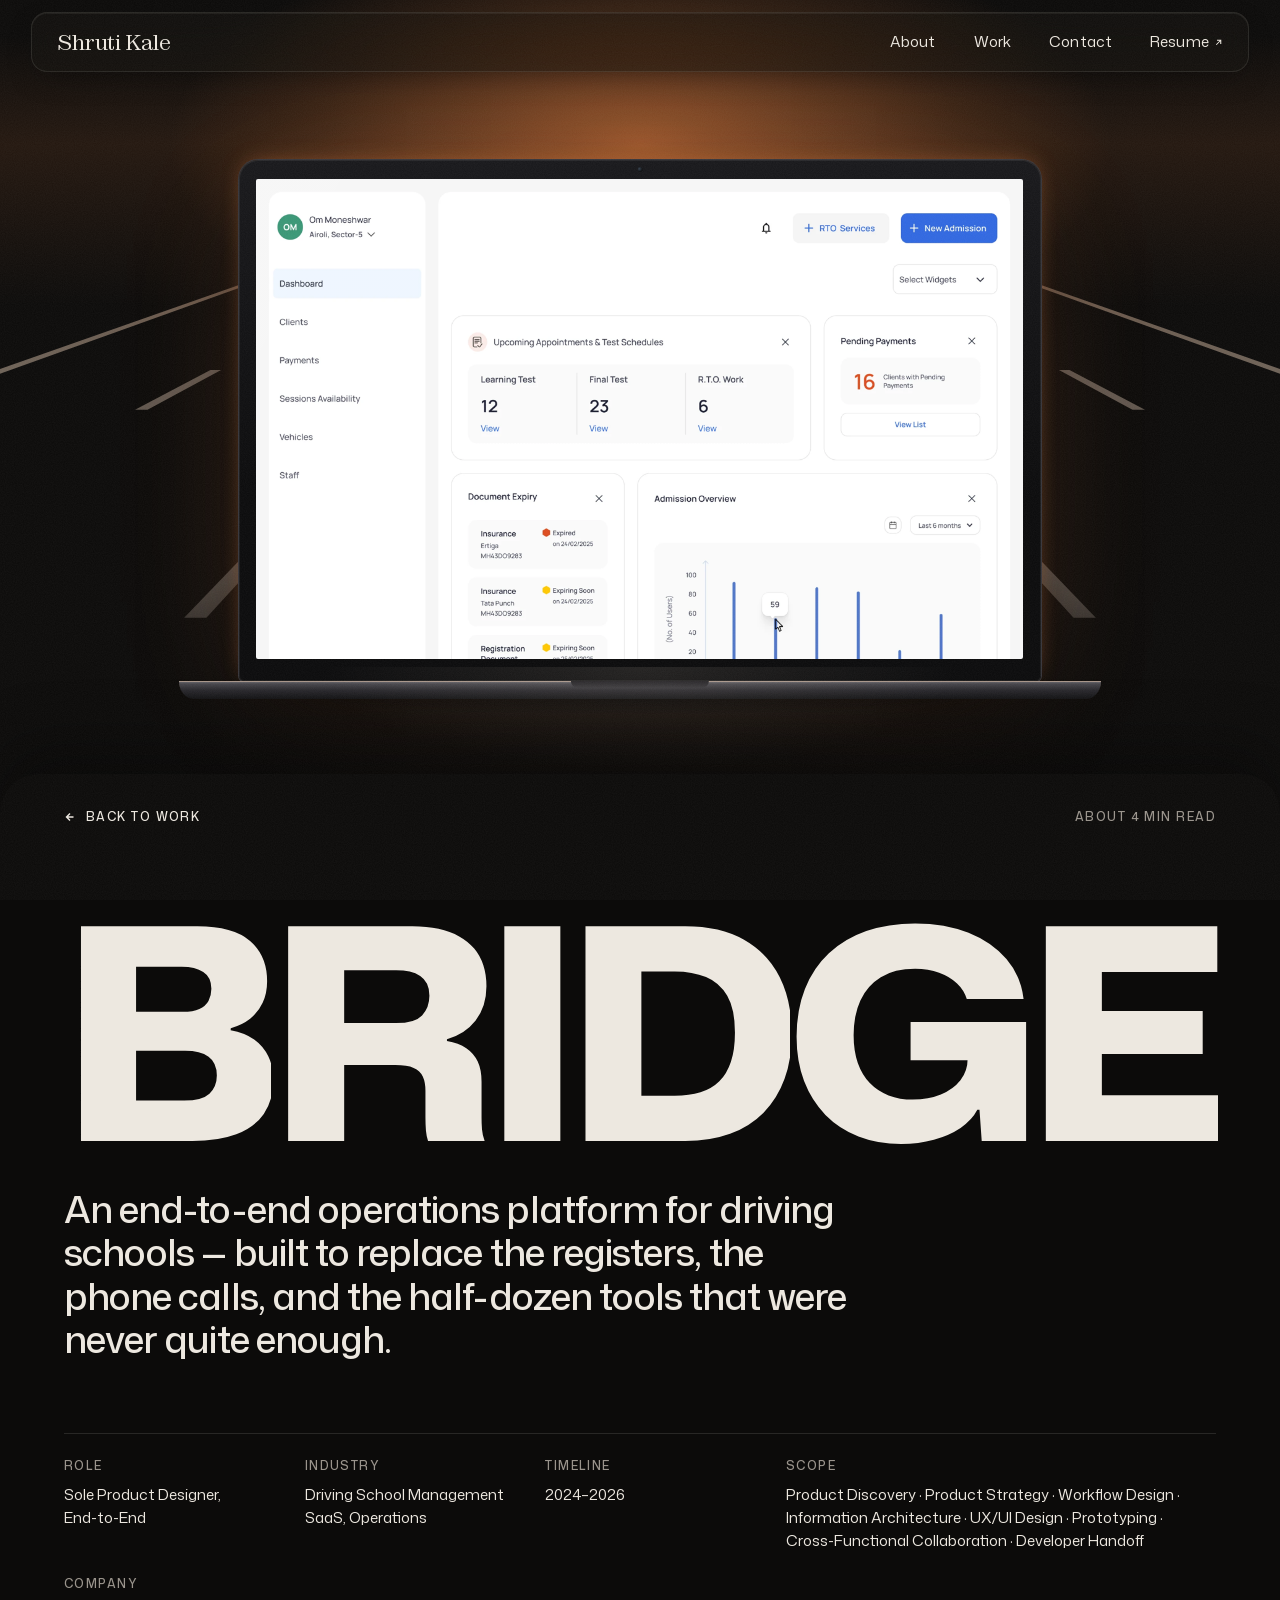
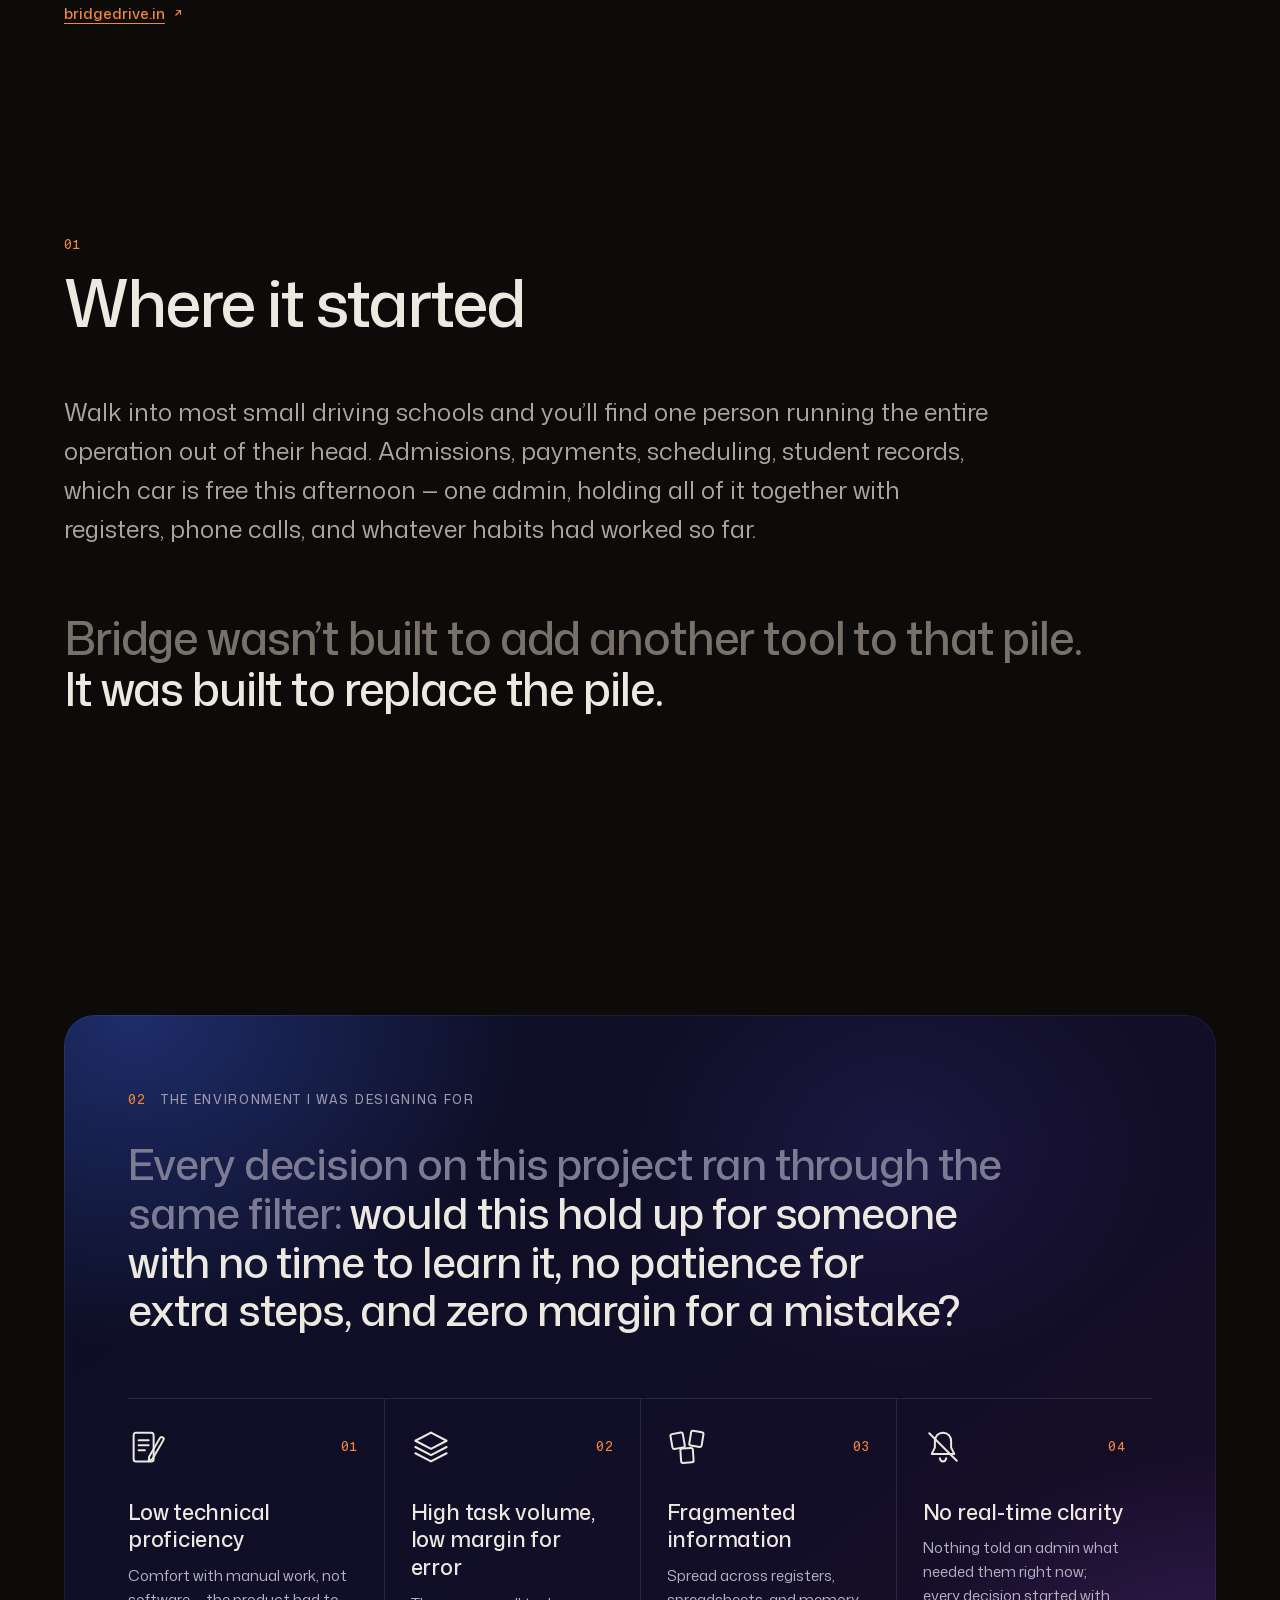
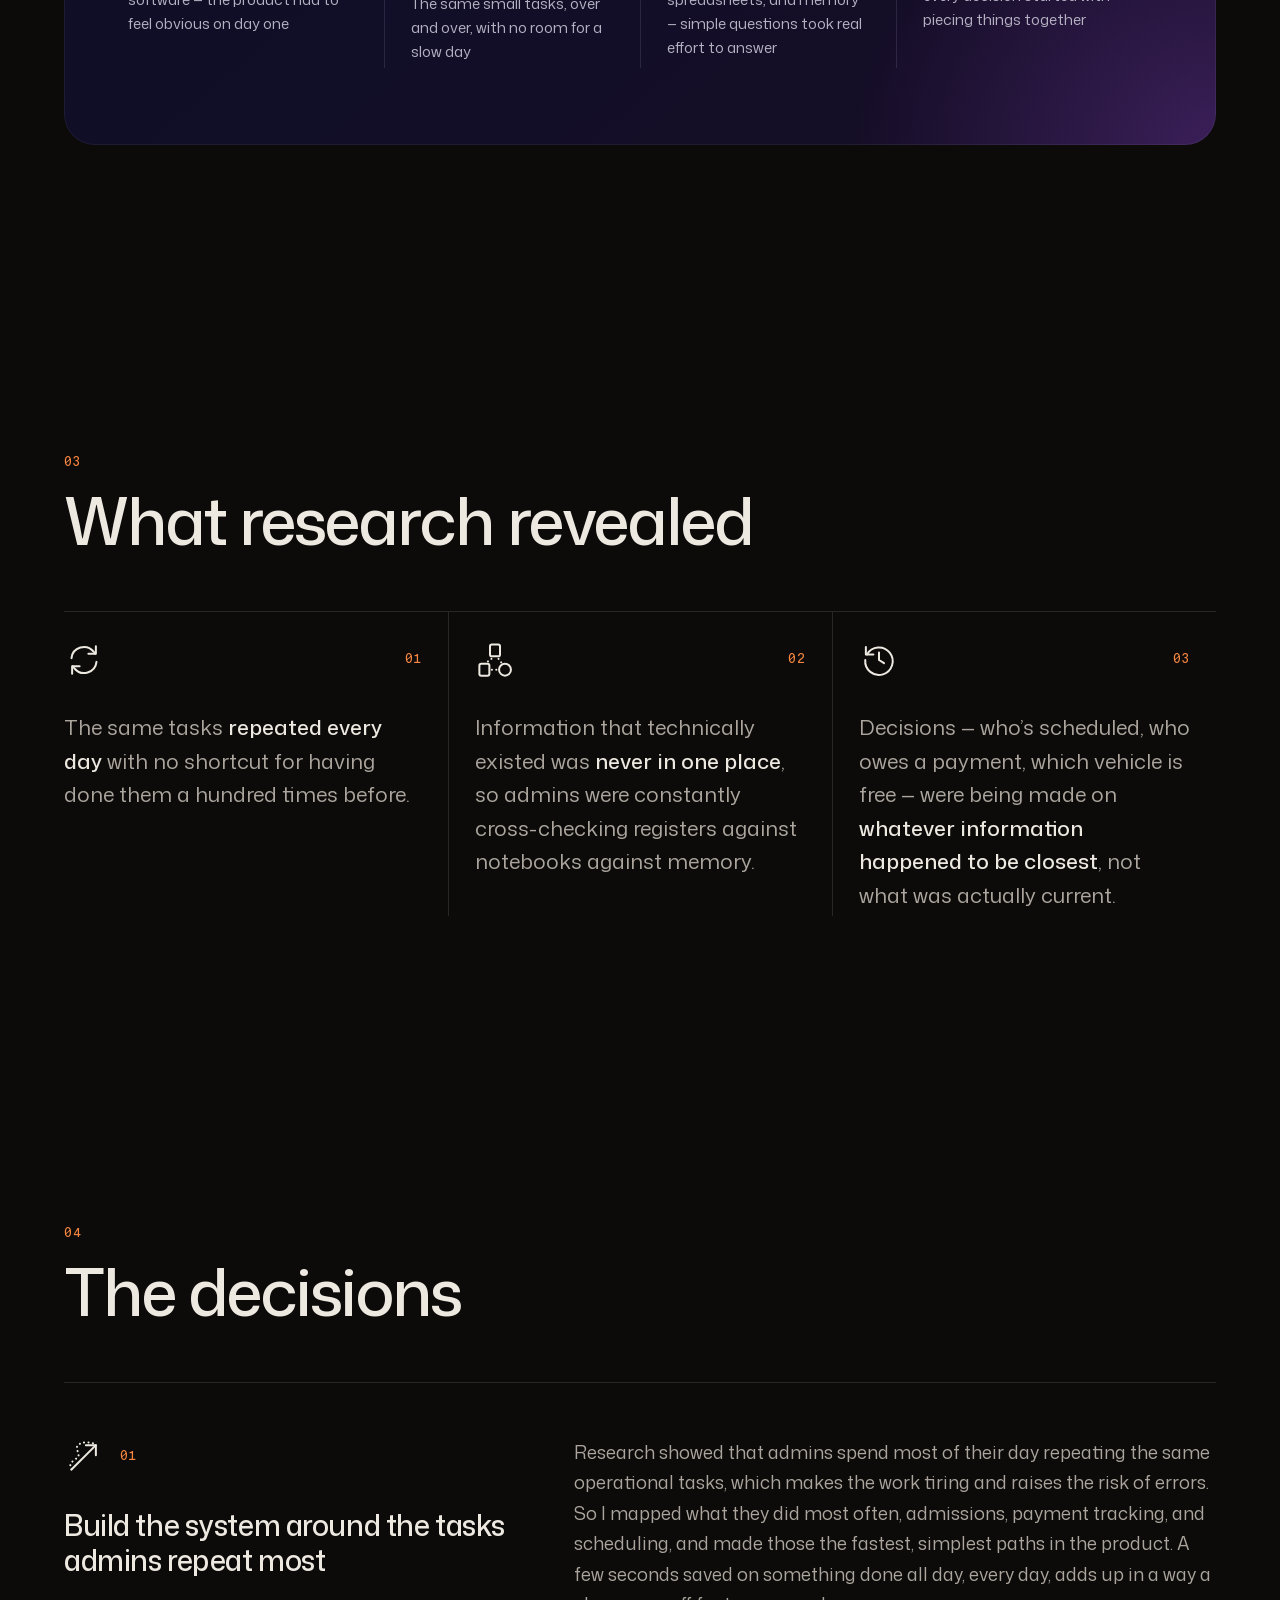
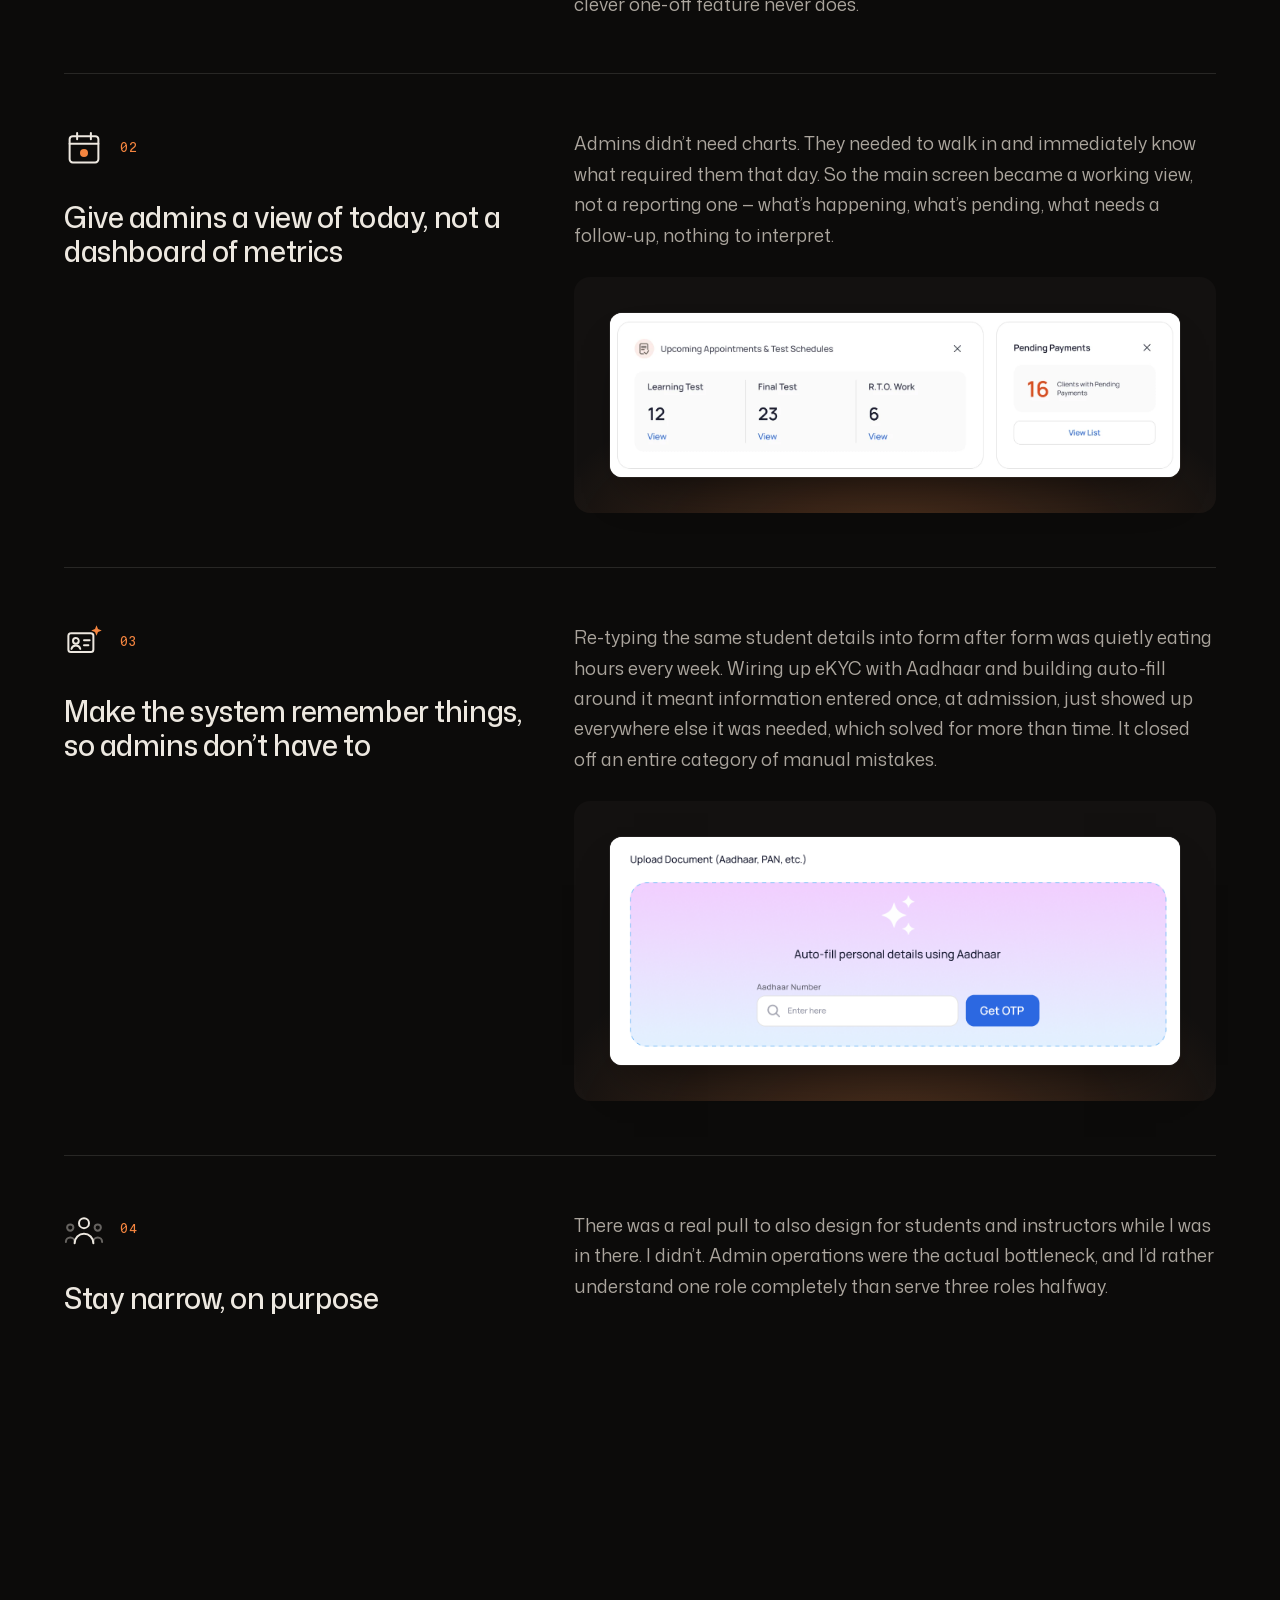
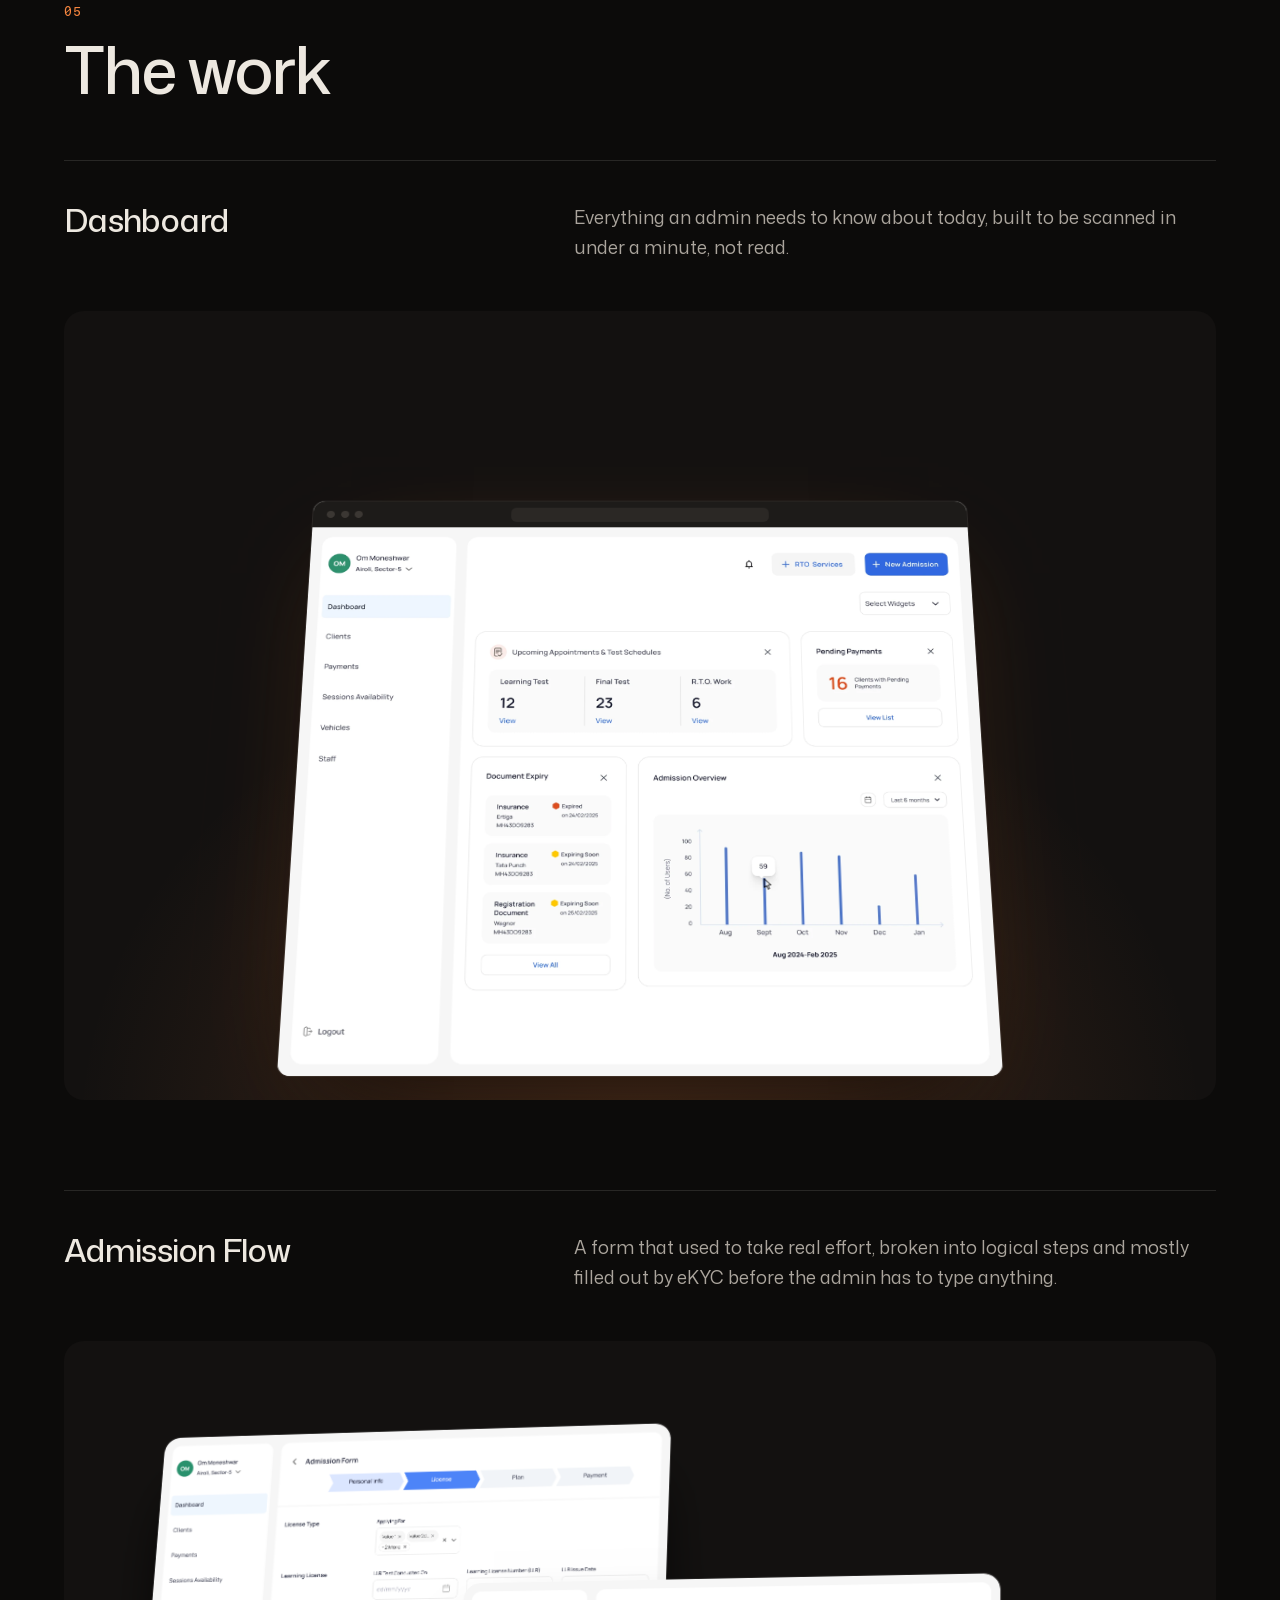
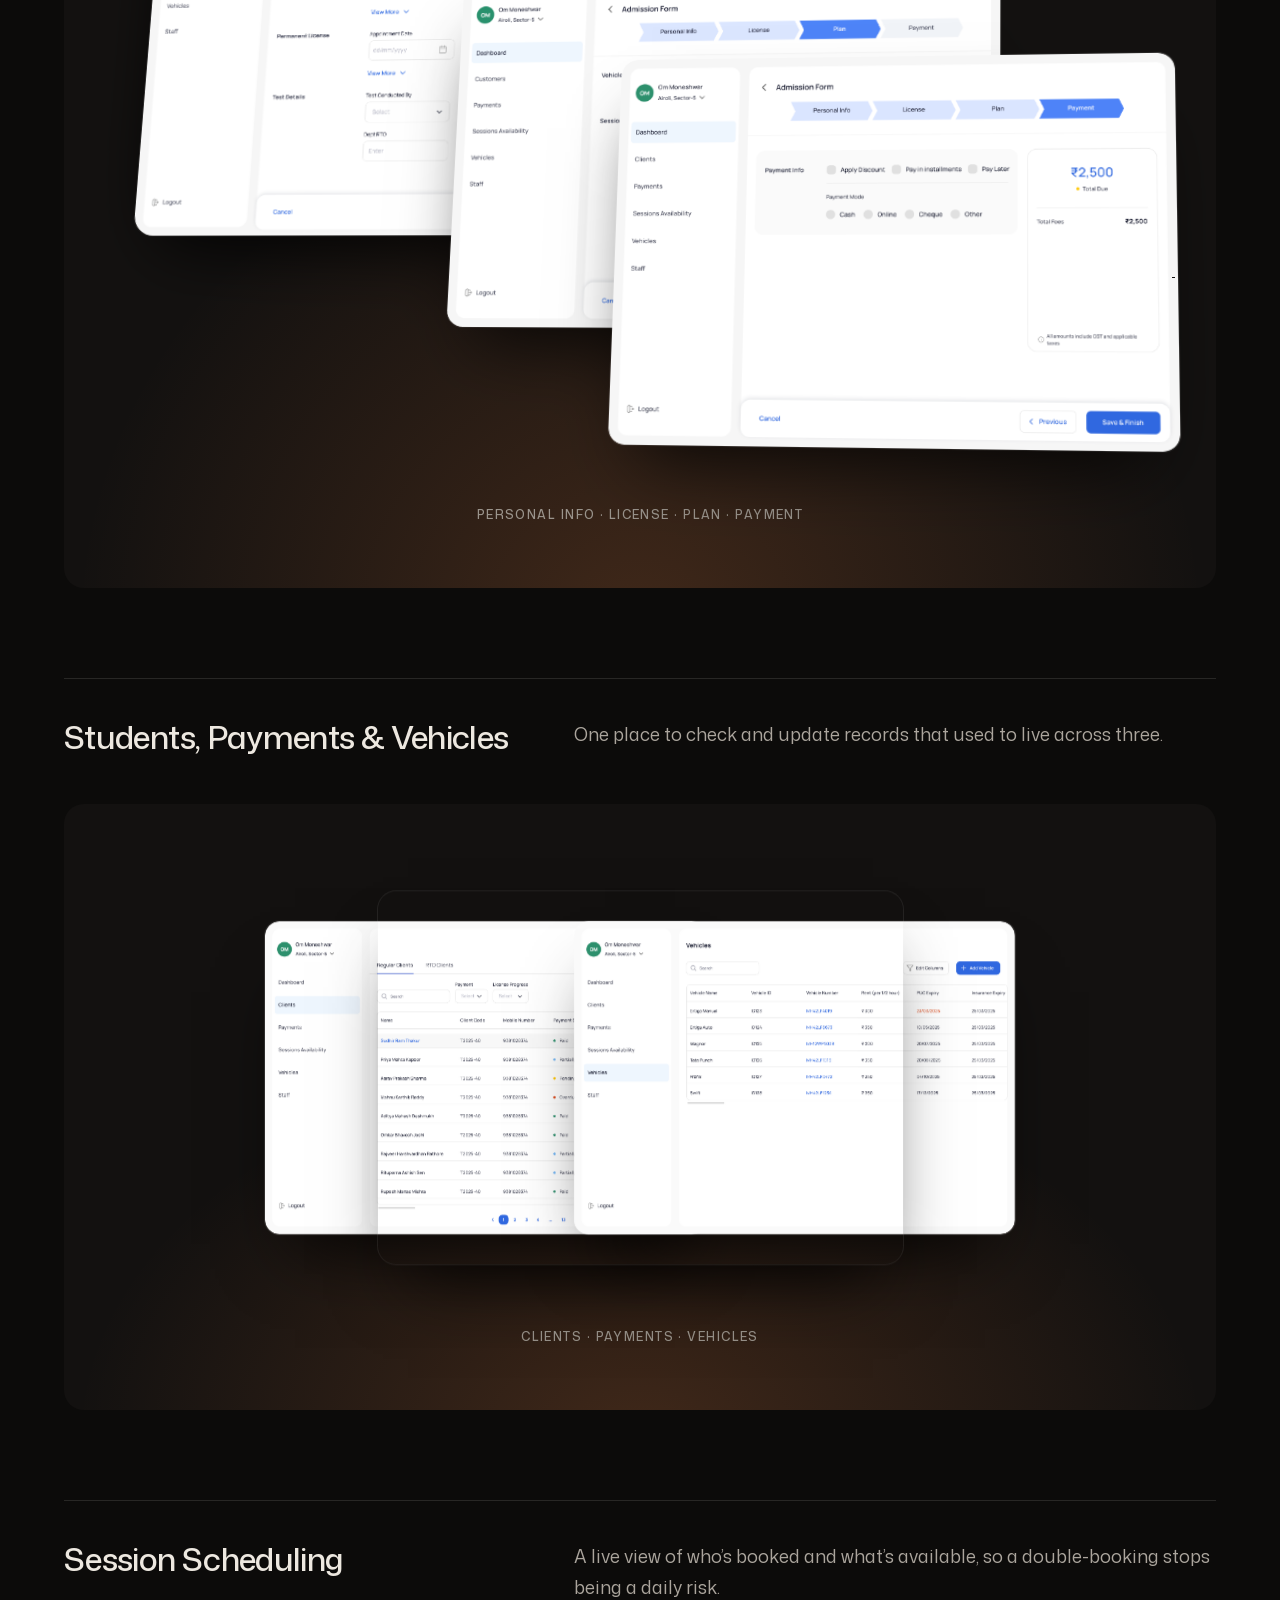
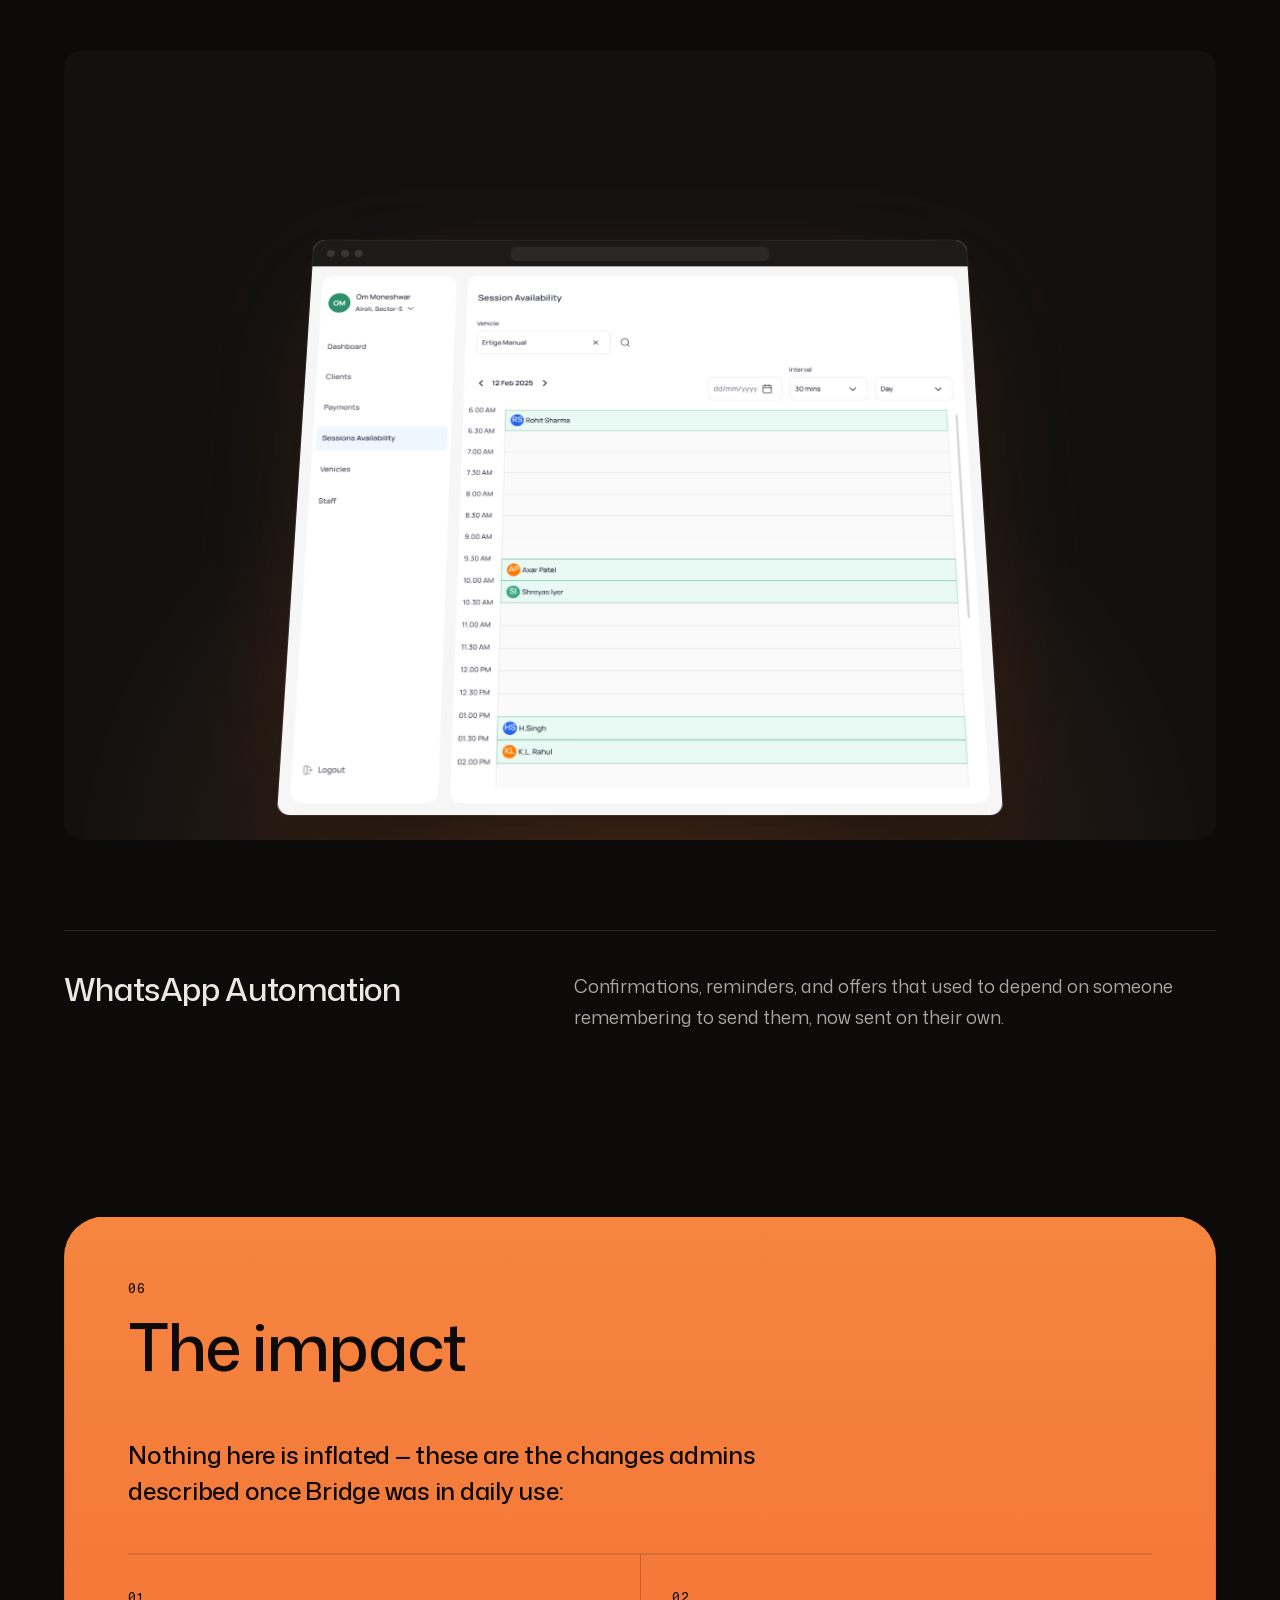
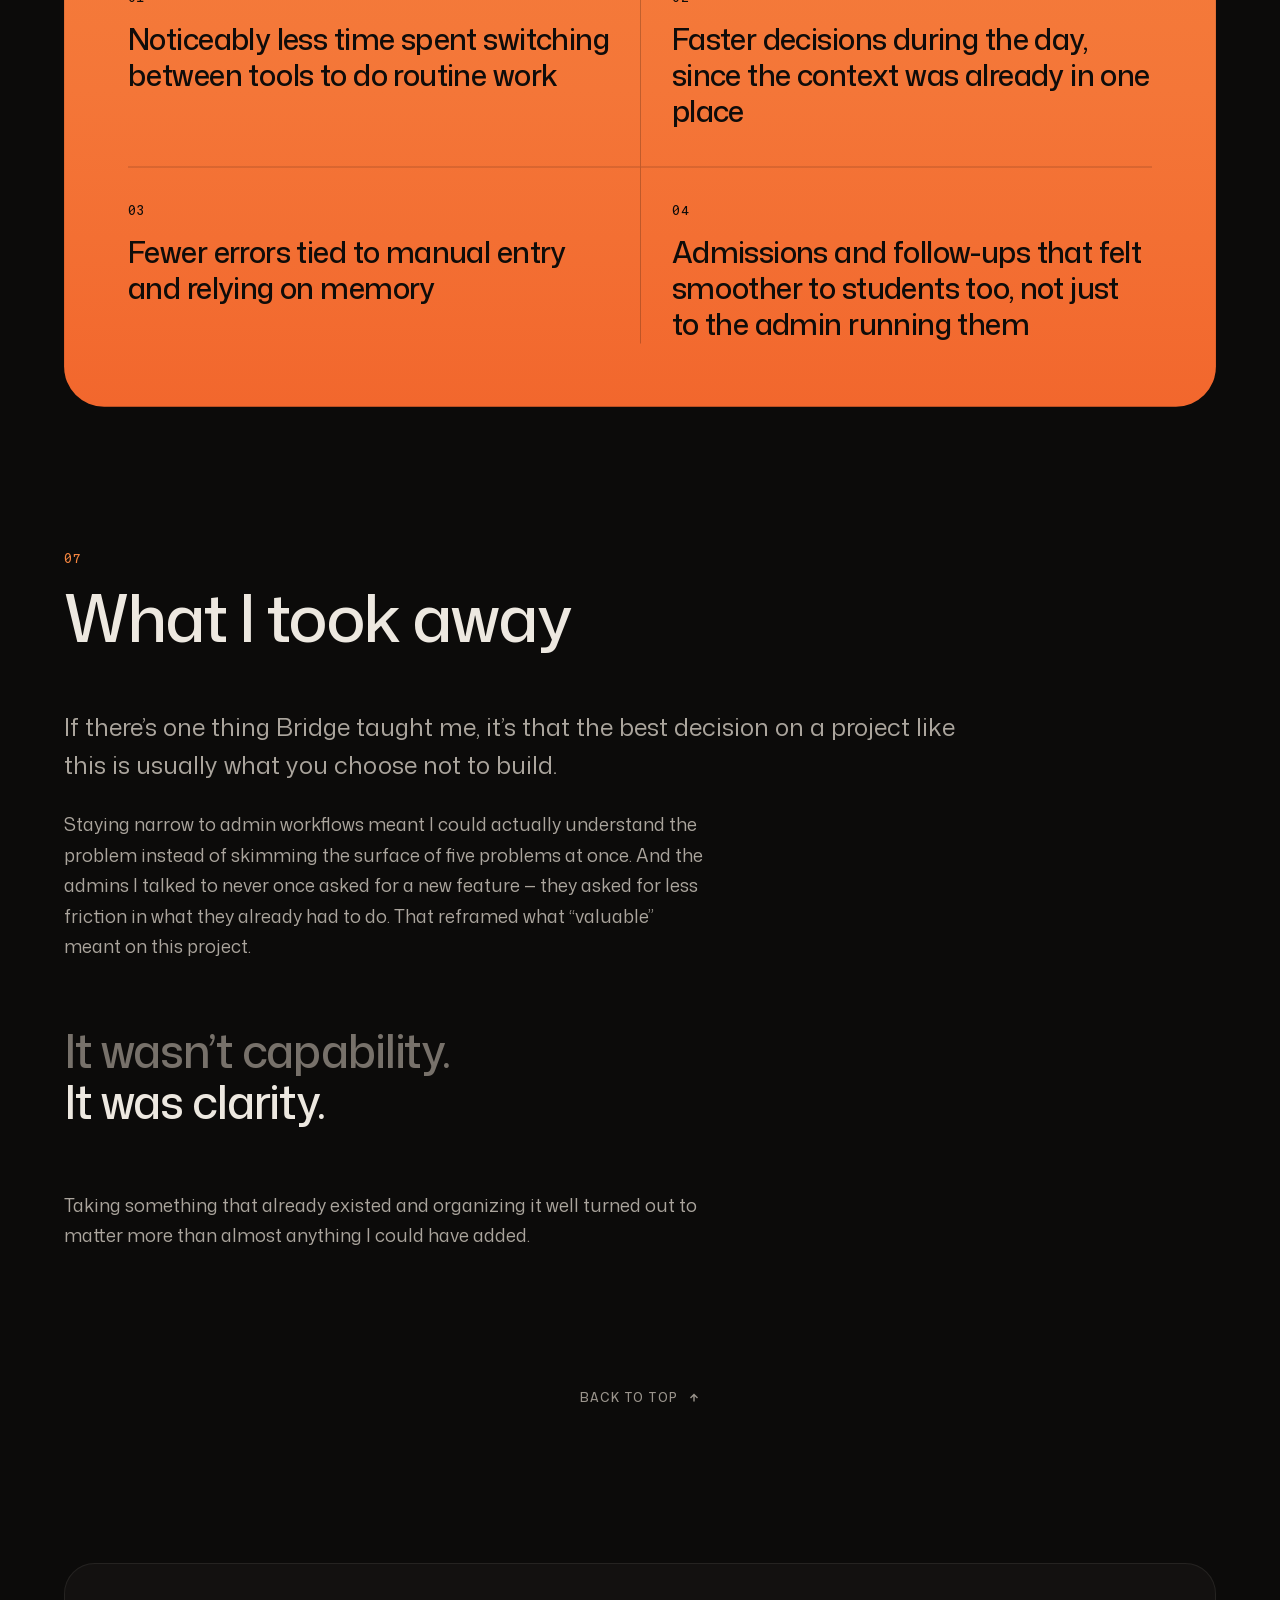
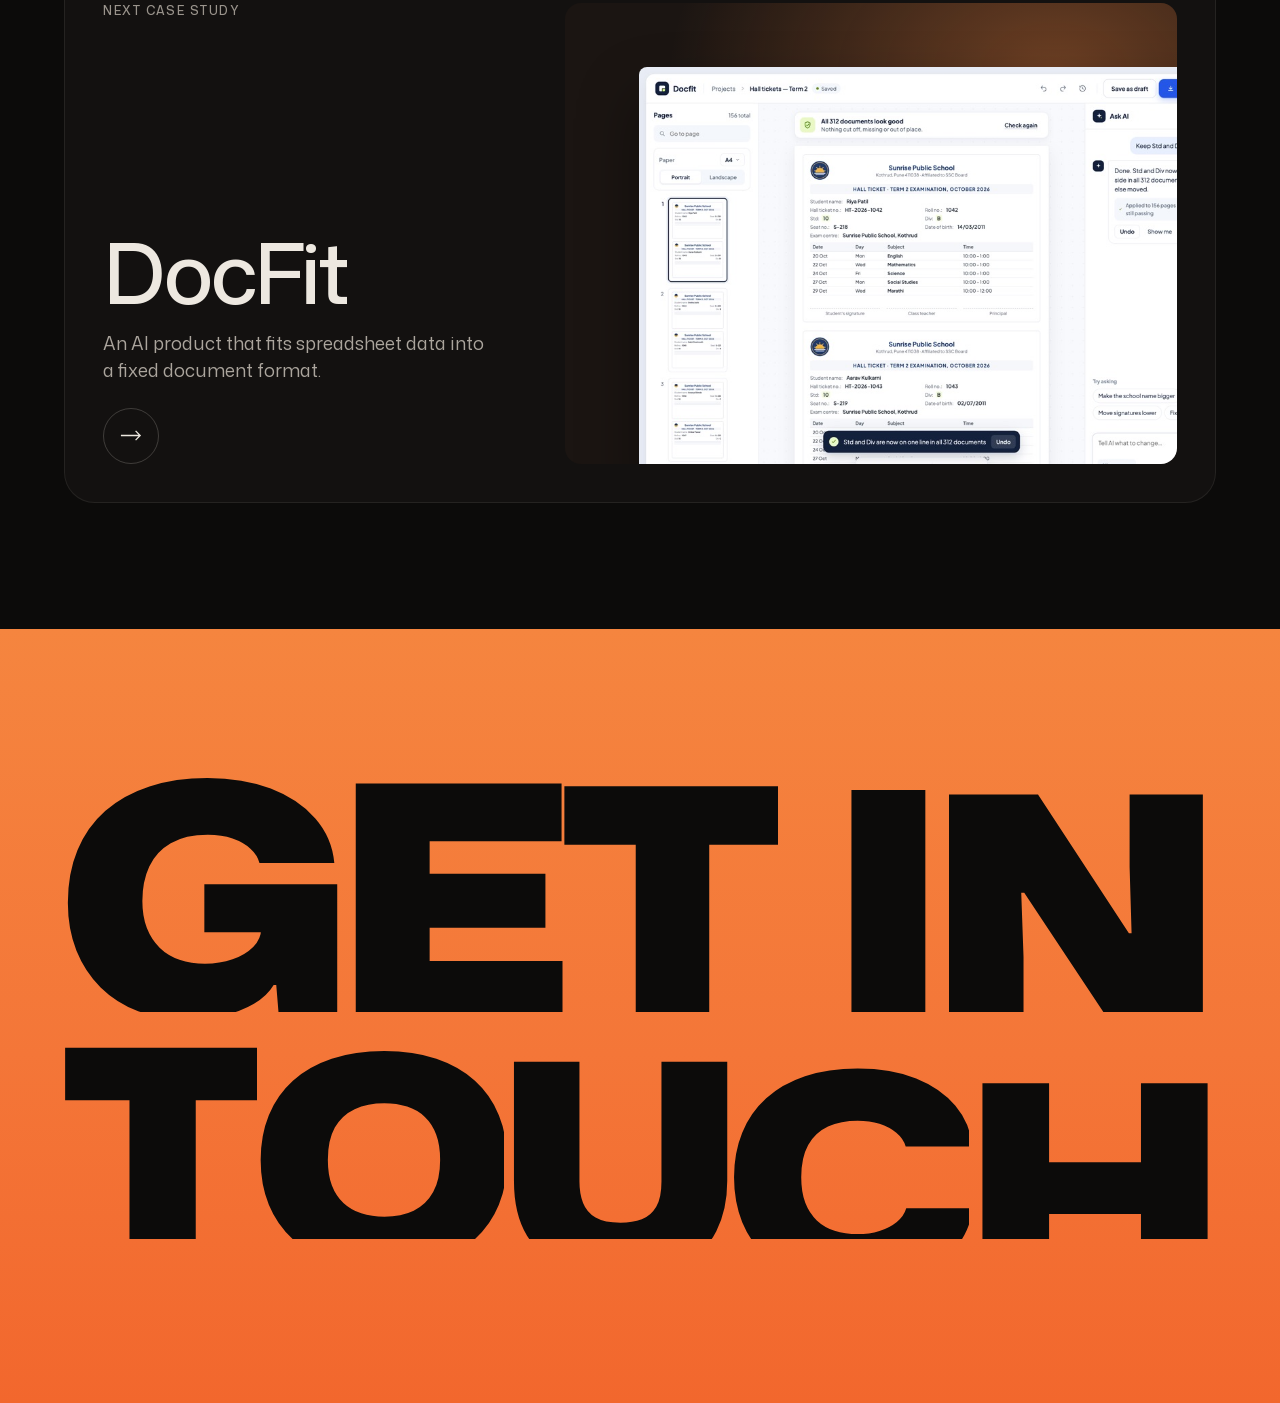
==== commit 7be8dfda: "Turn Selected work into a row of panels and refresh Nestwise and Bridge Selected work is now a row o" ====
--- a/work/bridge/index.html
+++ b/work/bridge/index.html
@@ -9,7 +9,7 @@
 <meta name="color-scheme" content="dark">
 <link rel="preload" href="../../assets/fonts/Zodiak-Variable.woff2" as="font" type="font/woff2" crossorigin>
 <link rel="preload" href="../../assets/fonts/MonaSans-Variable-latin.woff2" as="font" type="font/woff2" crossorigin>
-<link rel="preload" href="../../assets/img/work/bridge/dashboard.png" as="image" imagesrcset="../../assets/img/work/bridge/dashboard-1240.png 1240w, ../../assets/img/work/bridge/dashboard.png 2880w" imagesizes="(max-width: 767px) 86vw, 62vw" fetchpriority="high">
+<link rel="preload" href="../../assets/img/work/bridge/dashboard.png" as="image" imagesrcset="../../assets/img/work/bridge/dashboard-1240.png 1240w, ../../assets/img/work/bridge/dashboard.png 2000w" imagesizes="(max-width: 767px) 86vw, 62vw" fetchpriority="high">
 <link rel="stylesheet" href="../../css/main.css">
 <link rel="stylesheet" href="../../css/case.css">
 <script>
@@ -72,7 +72,7 @@
           <div class="laptop__lid">
             <span class="laptop__cam" aria-hidden="true"></span>
             <div class="laptop__screen">
-              <img class="laptop__shot" data-case-shot src="../../assets/img/work/bridge/dashboard.png" srcset="../../assets/img/work/bridge/dashboard-1240.png 1240w, ../../assets/img/work/bridge/dashboard.png 2880w" sizes="(max-width: 767px) 86vw, 62vw" width="2880" height="2490" fetchpriority="high" alt="Bridge’s dashboard on a laptop: upcoming learning tests, final tests and RTO work, clients with pending payments, expiring vehicle documents and an admissions chart.">
+              <img class="laptop__shot" data-case-shot src="../../assets/img/work/bridge/dashboard.png" srcset="../../assets/img/work/bridge/dashboard-1240.png 1240w, ../../assets/img/work/bridge/dashboard.png 2000w" sizes="(max-width: 767px) 86vw, 62vw" width="2000" height="1729" fetchpriority="high" alt="Bridge’s dashboard on a laptop: upcoming learning tests, final tests and RTO work, clients with pending payments, expiring vehicle documents and an admissions chart.">
             </div>
           </div>
           <div class="laptop__base" aria-hidden="true"></div>
@@ -99,6 +99,7 @@
         <div><dt>Industry</dt><dd>Driving School Management SaaS, Operations</dd></div>
         <div><dt>Timeline</dt><dd>2024–2026</dd></div>
         <div><dt>Scope</dt><dd>Product Discovery · Product Strategy · Workflow Design · Information Architecture · UX/UI Design · Prototyping · <span class="case-keep">Cross-Functional</span> Collaboration · Developer Handoff</dd></div>
+        <div><dt>Company</dt><dd><a class="case-live" href="https://bridgedrive.in/" target="_blank" rel="noopener">bridgedrive.in<svg class="case-live__arrow" viewBox="0 0 12 12" aria-hidden="true"><path d="M3 9 9 3M4 3h5v5"/></svg><span class="sr-only"> (opens in a new tab)</span></a></dd></div>
       </dl>
     </header>
 
@@ -192,8 +193,8 @@
         <div class="case-row__main">
           <p class="case-body">Admins didn’t need charts. They needed to walk in and immediately know what required them that day. So the main screen became a working view, not a reporting one — what’s happening, what’s pending, what needs a follow-up, nothing to interpret.</p>
           <figure class="case-detail">
-            <div class="case-crop" style="aspect-ratio: 2132 / 624; --x: 692; --y: 472; --w: 2132; --h: 624; --iw: 2880">
-              <img src="../../assets/img/work/bridge/dashboard.png" width="2880" height="2490" loading="lazy" decoding="async" alt="The top of Bridge’s dashboard: upcoming appointments and test schedules, with 12 learning tests, 23 final tests and 6 RTO jobs, and 16 clients with pending payments, each with a link to the list.">
+            <div class="case-crop" style="aspect-ratio: 1462 / 420; --x: 490; --y: 335; --w: 1462; --h: 420; --iw: 2000">
+              <img src="../../assets/img/work/bridge/dashboard.png" width="2000" height="1729" loading="lazy" decoding="async" alt="The top of Bridge’s dashboard: upcoming appointments and test schedules, with 12 learning tests, 23 final tests and 6 RTO jobs, and 16 clients with pending payments, each with a link to the list.">
             </div>
           </figure>
         </div>
@@ -237,7 +238,7 @@
         <figure class="case-stage" data-reveal-panel>
           <div class="browser" data-rise>
             <div class="browser__bar" aria-hidden="true"><span class="browser__dots"><i></i><i></i><i></i></span><span class="browser__url"></span></div>
-            <img src="../../assets/img/work/bridge/dashboard-1240.png" srcset="../../assets/img/work/bridge/dashboard-1240.png 1240w, ../../assets/img/work/bridge/dashboard.png 2880w" sizes="(max-width: 767px) 88vw, 760px" width="2880" height="2490" loading="lazy" decoding="async" alt="Bridge’s dashboard in full: a sidebar for clients, payments, session availability, vehicles and staff; buttons for RTO services and new admissions; and widgets for upcoming tests, pending payments, document expiry and an admissions overview chart.">
+            <img src="../../assets/img/work/bridge/dashboard-1240.png" srcset="../../assets/img/work/bridge/dashboard-1240.png 1240w, ../../assets/img/work/bridge/dashboard.png 2000w" sizes="(max-width: 767px) 88vw, 760px" width="2000" height="1729" loading="lazy" decoding="async" alt="Bridge’s dashboard in full: a sidebar for clients, payments, session availability, vehicles and staff; buttons for RTO services and new admissions; and widgets for upcoming tests, pending payments, document expiry and an admissions overview chart.">
           </div>
         </figure>
       </div>
--- a/css/main.css
+++ b/css/main.css
@@ -388,18 +388,15 @@
 
 /* ---------- Selected work ---------- */
 
-/* Stacked by default: phones, reduced motion, no JS. On wide screens with
-   motion (html.has-hscroll) the section pins and the track moves sideways. */
+/* The heading above, then the projects as a row of tall panels, one open at
+   a time (main.js opens the one under the pointer or focus). Closed strips
+   show the number, the name turned sideways and a dimmed slice of the scene.
+   Phones, and no JS: the panels stack, all open. */
 .work {
   position: relative;
   padding: clamp(96px, 16vh, 180px) var(--gutter);
 }
-.work__track {
-  display: grid;
-  gap: clamp(64px, 10vh, 112px) calc(var(--col-gap) * 2);
-}
-.work__intro { max-width: 34rem; }
-.work__intro .eyebrow { justify-self: start; }
+.work__intro { margin-bottom: clamp(32px, 5vh, 52px); }
 .work__title, .life__title {
   margin: clamp(18px, 2.8vh, 28px) 0 clamp(16px, 2.4vh, 24px);
   font-family: var(--serif);
@@ -408,160 +405,125 @@
   line-height: .98;
   letter-spacing: -.03em;
 }
+/* Selected work: a quieter heading, the line under it, so the panels lead. */
+.work__intro .work__title { margin: 16px 0 0; font-size: clamp(2.25rem, 1.6rem + 1.9vw, 3.5rem); line-height: 1.05; letter-spacing: -.02em; }
 .work__title, .life__title { overflow: hidden; padding-bottom: .06em; }
 .work__title-in, .life__title-in { display: inline-block; }
 .work__lede {
-  max-width: 26ch;
-  color: var(--paper-lead);
-  font-size: var(--text-md);
-  line-height: 1.5;
-}
-.work__progress { display: none; }
-
-@media (min-width: 768px) {
-  .work__track { grid-template-columns: repeat(2, minmax(0, 1fr)); }
-  .work__intro { grid-column: 1 / -1; }
-}
-
-/* A card. The whole card is one link (its heading's link stretches over it),
-   the text comes first in the markup, and the grid puts the image on top. */
-.card {
-  position: relative;
-  display: grid;
-  grid-template-areas: "media" "name" "line" "tags";
-  align-content: start;
-}
-.card__media {
-  grid-area: media;
-  position: relative;
+  max-width: none;
+  margin: 12px 0 0;
+  color: var(--paper-soft);
+  font-size: clamp(.9375rem, .88rem + .25vw, 1.0625rem);
+  line-height: 1.55;
+}
+
+/* The row. --open is the open panel's width, so each scene keeps one size
+   while its panel opens and closes, and closed strips show its middle. */
+.deck {
+  --gap: clamp(8px, .9vw, 14px);
+  --grow: 6;
+  --open: calc((100cqw - 4 * var(--gap)) * var(--grow) / (var(--grow) + 4));
+  container-type: inline-size;
+  display: flex;
+  gap: var(--gap);
+  margin: 0;
+  padding: 0;
+  list-style: none;
+}
+.deck__item {
+  --ink: #F4F1EC;
+  --ink-soft: rgba(244, 241, 236, .72);
+  position: relative;
+  flex: 1 1 0;
+  min-width: 0;
+  height: min(calc(var(--open) * .75 + 150px), calc(100svh - 96px));
   overflow: hidden;
+  border-radius: 18px;
+  background: var(--deck-bg);
+  transition: flex-grow .8s var(--ease-out);
+}
+.deck__item.is-open { flex-grow: var(--grow); }
+.deck__item--leucine { --deck-bg: #072A27; }
+.deck__item--bridge { --deck-bg: #0B1430; }
+.deck__item--docfit { --deck-bg: #13288C; }
+.deck__item--nestwise { --deck-bg: #241A7A; }
+.deck__item--sahar { --deck-bg: #B9D4EE; --ink: #0E2A44; --ink-soft: rgba(14, 42, 68, .72); }
+
+/* The scene, always the open width, centred, its foot fading into the panel. */
+.deck__media {
+  position: absolute;
+  top: 0;
+  left: 50%;
+  width: var(--open);
   aspect-ratio: 4 / 3;
-  border-radius: 18px;
-  background: #141210;
-  isolation: isolate;
-}
-/* Each screenshot sits on its own panel, lit in the site's two colours. */
-.card__media::before {
-  content: "";
-  position: absolute;
-  inset: 0;
-  z-index: -1;
-  background:
-    radial-gradient(120% 90% at 15% 0%, rgba(245, 133, 63, .28), transparent 60%),
-    radial-gradient(90% 80% at 100% 100%, rgba(148, 128, 255, .2), transparent 62%);
-}
-.card[data-tint="violet"] .card__media::before {
-  background:
-    radial-gradient(120% 90% at 85% 0%, rgba(148, 128, 255, .3), transparent 60%),
-    radial-gradient(90% 80% at 0% 100%, rgba(245, 133, 63, .18), transparent 62%);
-}
-.card__shot { display: block; transition: scale .9s var(--ease-out); }
-/* Product screens sit inset and run off the bottom-right edge. */
-.card__media--inset .card__shot {
-  position: absolute;
-  left: 9%;
-  top: 11%;
-  width: 104%;
-  height: auto;
-  border-radius: 10px 0 0;
-  box-shadow: 0 30px 60px -30px rgba(0, 0, 0, .7), 0 0 0 1px rgba(255, 255, 255, .06);
-}
-/* A phone screen, centred and cropped by the bottom edge. */
-.card__media--phone .card__shot {
-  position: absolute;
-  left: 32%;
-  top: 10%;
-  width: 36%;
-  height: auto;
-  border-radius: 22px 22px 0 0;
-  box-shadow: 0 30px 60px -30px rgba(0, 0, 0, .7), 0 0 0 1px rgba(255, 255, 255, .08);
-}
-/* A visual piece fills its panel, with room for the drift on wide screens. */
-.card__media--fill .card__shot { width: 100%; height: 100%; object-fit: cover; }
-.has-hscroll .card__media--fill .card__shot { width: 108%; margin-left: -4%; }
-
-.card__name {
-  grid-area: name;
-  margin-top: clamp(18px, 2.6vh, 28px);
+  translate: -50% 0;
+  -webkit-mask-image: linear-gradient(#000 82%, transparent);
+  mask-image: linear-gradient(#000 82%, transparent);
+  filter: saturate(.3) brightness(.55);
+  transition: filter .8s var(--ease-out);
+}
+.deck__item.is-open .deck__media { filter: none; }
+
+.deck__num, .deck__spine { position: absolute; z-index: 2; color: var(--ink); pointer-events: none; transition: opacity .5s var(--ease-out); }
+.deck__num { top: 20px; left: 20px; font-family: var(--sans); font-size: .8125rem; font-weight: 500; letter-spacing: .08em; font-variant-numeric: tabular-nums; opacity: .85; }
+/* The name, turned to read upwards, at the foot of a closed strip. */
+.deck__spine {
+  bottom: 24px;
+  left: 50%;
   font-family: var(--serif);
-  font-size: clamp(2rem, 1.2rem + 2.2vw, 3.5rem);
+  font-size: clamp(1.5rem, 1rem + 1.2vw, 2.25rem);
   font-weight: 300;
   line-height: 1;
-  letter-spacing: -.025em;
-}
-.card__link { text-decoration: none; }
-.card__link::after {
-  content: "";
-  position: absolute;
-  inset: 0;
-  z-index: 3;
-  border-radius: 18px;
-}
-.card__link:focus-visible { outline: none; }
-.card__link:focus-visible::after { outline: 2px solid var(--accent); outline-offset: 8px; }
-.card__line {
-  grid-area: line;
-  max-width: 34ch;
-  margin-top: 12px;
-  color: var(--paper-soft);
-  font-size: clamp(1rem, .92rem + .3vw, 1.1875rem);
-  line-height: 1.5;
-}
-.card__tags {
-  grid-area: tags;
-  display: flex;
-  flex-wrap: wrap;
-  gap: 8px;
-  margin: 18px 0 0;
-  padding: 0;
-  list-style: none;
-}
-.card__tags li {
-  padding: 6px 14px;
-  border: 1px solid rgba(237, 232, 224, .22);
-  border-radius: 999px;
-  color: var(--paper-lead);
-  font-size: .8125rem;
-  letter-spacing: .01em;
-}
-
-/* On hover the screenshot leans in a little. */
-@media (hover: hover) {
-  .card:hover .card__shot { scale: 1.035; }
-}
-
-/* Sideways: the section is one screen tall and pinned; main.js moves the
-   track by exactly its overflow. Cards size to the screen's height too. */
-.has-hscroll .work {
-  height: 100vh;
-  height: 100svh;
-  padding: 0;
-  overflow: hidden;
-}
-.has-hscroll .work__track {
-  display: flex;
-  align-items: center;
-  gap: clamp(56px, 6vw, 120px);
-  width: max-content;
-  height: 100%;
-  padding: var(--nav-h) var(--gutter) 0;
-}
-.has-hscroll .work__intro { flex: none; width: min(30vw, 32rem); }
-.has-hscroll .card { flex: none; width: min(40vw, 62vh, 760px); }
-.has-hscroll .work__progress {
-  display: block;
-  width: 140px;
-  height: 1px;
-  margin-top: clamp(28px, 5vh, 56px);
-  background: var(--rule);
-}
-.has-hscroll .work__progress span {
-  display: block;
-  height: 100%;
-  background: var(--accent);
-  transform: scaleX(0);
-  transform-origin: left;
-}
+  white-space: nowrap;
+  writing-mode: vertical-rl;
+  rotate: 180deg;
+  translate: -50% 0;
+}
+.deck__item.is-open .deck__spine { opacity: 0; }
+
+/* What the open panel says, along its foot. */
+.deck__body {
+  position: absolute;
+  inset: auto 0 0 0;
+  z-index: 2;
+  width: var(--open);
+  padding: 0 clamp(20px, 2.2vw, 32px) clamp(20px, 2.4vw, 30px);
+  color: var(--ink);
+  opacity: 0;
+  translate: 0 12px;
+  transition: opacity .35s var(--ease-out), translate .35s var(--ease-out);
+}
+.deck__item.is-open .deck__body { opacity: 1; translate: 0 0; transition-duration: .7s; transition-delay: .3s; }
+.deck__name { margin: 0; font-family: var(--serif); font-size: clamp(1.625rem, 1.2rem + 1.1vw, 2.25rem); font-weight: 300; line-height: 1.05; letter-spacing: -.02em; }
+.deck__link { color: inherit; text-decoration: none; }
+/* The whole panel is the link. */
+.deck__link::after { content: ""; position: absolute; inset: -100vh -100vw; z-index: 3; }
+.deck__item { isolation: isolate; }
+.deck__link:focus-visible { outline: none; }
+.deck__item:focus-within { outline: 2px solid var(--accent); outline-offset: 4px; }
+.deck__line { max-width: 40ch; margin: 8px 0 0; color: var(--ink-soft); font-size: clamp(.9375rem, .88rem + .2vw, 1.0625rem); line-height: 1.5; }
+.deck__tags { display: flex; flex-wrap: wrap; gap: 8px; margin: 16px 0 0; padding: 0; list-style: none; }
+.deck__tags li { padding: 5px 12px; border: 1px solid color-mix(in srgb, var(--ink) 28%, transparent); border-radius: 99px; color: var(--ink); font-size: .8125rem; }
+.deck__go { position: absolute; right: clamp(20px, 2.2vw, 32px); bottom: clamp(20px, 2.4vw, 30px); display: inline-flex; align-items: center; gap: 8px; color: var(--ink); font-size: .9375rem; font-weight: 500; }
+.deck__go svg { width: 11px; height: 11px; fill: none; stroke: currentColor; stroke-width: 1.5; transition: translate .35s var(--ease-out); }
+.deck__item:hover .deck__go svg { translate: 2px -2px; }
+
+@media (max-width: 900px) {
+  .deck__go { display: none; }
+}
+/* Phones, and no JS: a stack of open panels. */
+@media (max-width: 767px) {
+  .deck { --open: 100cqw; flex-direction: column; gap: 20px; }
+  .deck__item { flex: none; height: auto; }
+  .deck__media { position: relative; left: 0; filter: none; translate: none; }
+  .deck__spine { display: none; }
+  .deck__body { position: relative; margin-top: -10cqw; opacity: 1; translate: none; }
+}
+.no-js .deck { --open: 100cqw; flex-direction: column; }
+.no-js .deck__item { flex: none; height: auto; }
+.no-js .deck__media { position: relative; left: 0; filter: none; translate: none; }
+.no-js .deck__spine { display: none; }
+.no-js .deck__body { position: relative; margin-top: -10cqw; opacity: 1; translate: none; }
 
 /* ---------- What I do: the roles ---------- */
 
@@ -1031,3 +993,97 @@
     animation-iteration-count: 1 !important;
   }
 }
+
+/* ---------- Work cards: a scene for each project ---------- */
+
+/* Each card is a small scene in the project's own colour: the real product
+   in a device, with line drawings of its world around it. Everything is a
+   share of the panel's width (cqi). On hover the device lifts and the
+   drawings move a little. */
+.card__media--scene { container-type: inline-size; }
+.scene { position: absolute; inset: 0; overflow: hidden; background: var(--scene-bg); }
+.scene__art { position: absolute; inset: 0; width: 100%; height: 100%; overflow: visible; }
+.scene__art * { transition: transform .9s var(--ease-out), opacity .9s var(--ease-out); transform-box: fill-box; transform-origin: center; }
+.scene__device { position: absolute; z-index: 2; transition: translate .9s var(--ease-out); }
+.scene__float { position: absolute; z-index: 3; transition: translate .9s var(--ease-out), rotate .9s var(--ease-out); }
+@media (hover: hover) {
+    .deck__item:hover .scene__device { translate: 0 -2.4cqi; }
+}
+
+/* Devices, drawn in CSS. */
+.sc-tablet { padding: 1.5cqi; border-radius: 3cqi; background: linear-gradient(160deg, #1B1C1F, #0A0A0B); box-shadow: 0 0 0 .25cqi #3A3B40, 0 4cqi 8cqi -3cqi rgba(0, 0, 0, .7); }
+.sc-tablet img, .sc-lid img { display: block; width: 100%; height: auto; border-radius: 1.3cqi; }
+.sc-lid { padding: 1.3cqi 1.3cqi 1.7cqi; border-radius: 2.2cqi 2.2cqi 0 0; background: #0C0C0E; box-shadow: 0 0 0 .25cqi #3B3B40; }
+.sc-lid img { border-radius: .6cqi; }
+.sc-base { height: 2.2cqi; margin: 0 -7%; border-radius: 0 0 2cqi 2cqi; background: linear-gradient(#D5D6DB, #8E9097); box-shadow: 0 3cqi 6cqi -2cqi rgba(0, 0, 0, .7); }
+.sc-browser { overflow: hidden; border-radius: 1.8cqi; background: #FFF; box-shadow: 0 5cqi 10cqi -4cqi rgba(0, 0, 0, .55), 0 0 0 .2cqi rgba(255, 255, 255, .2); }
+.sc-browser__bar { display: flex; gap: .9cqi; align-items: center; height: 4cqi; padding-inline: 1.8cqi; background: #EEF0F4; }
+.sc-browser__bar i { width: 1.2cqi; height: 1.2cqi; border-radius: 50%; background: #C9CDD6; }
+.sc-browser img { display: block; width: 100%; height: auto; }
+.sc-phone { position: relative; aspect-ratio: 9 / 19.5; padding: 1.1cqi; border-radius: 5cqi; background: linear-gradient(160deg, #1C1C1F, #0B0B0C 60%); box-shadow: 0 0 0 .25cqi #3A3A40, 0 5cqi 10cqi -4cqi rgba(0, 0, 0, .7); }
+.sc-phone::before { content: ""; position: absolute; top: 2.2cqi; left: 50%; z-index: 1; width: 9cqi; height: 2.6cqi; border-radius: 99px; background: #050506; translate: -50% 0; }
+.sc-phone__screen { height: 100%; overflow: hidden; border-radius: 3.9cqi; background: #F7F6FB; }
+.sc-phone__screen img { display: block; width: 100%; height: auto; }
+
+/* Leucine: pharma manufacturing, in a deep cleanroom emerald. */
+.scene--leucine { --scene-bg: radial-gradient(70% 70% at 80% 10%, rgba(80, 220, 180, .28), transparent 70%), linear-gradient(150deg, #0F4D46, #072A27 75%); }
+.scene--leucine .scene__device { left: 17cqi; top: 15cqi; width: 76cqi; rotate: -3deg; }
+.scene--leucine .scene__float { left: 6cqi; top: 50cqi; width: 26cqi; }
+.deck__item:hover .scene--leucine .sc-molecule { transform: rotate(14deg) translate(-2%, 2%); }
+.deck__item:hover .scene--leucine .sc-flask { transform: rotate(-8deg) translateY(-4%); }
+.deck__item:hover .scene--leucine .scene__float { translate: -1cqi -4cqi; rotate: -3deg; }
+
+/* A task ticked off: the small card that floats in front. */
+.sc-task { padding: 2.4cqi; border-radius: 2.2cqi; background: #FFF; box-shadow: 0 3cqi 6cqi -2cqi rgba(0, 0, 0, .5); }
+.sc-task div { display: flex; align-items: center; gap: 1.6cqi; }
+.sc-task div + div { margin-top: 1.6cqi; }
+.sc-task b { flex: none; width: 3.6cqi; height: 3.6cqi; border-radius: 50%; background: #1FA971 url("data:image/svg+xml,%3Csvg xmlns='http://www.w3.org/2000/svg' viewBox='0 0 12 12'%3E%3Cpath d='M3 6.2 5 8.2 9 4' fill='none' stroke='white' stroke-width='1.6' stroke-linecap='round' stroke-linejoin='round'/%3E%3C/svg%3E") center / 80% no-repeat; }
+.sc-task div:last-child b { background: #E3E8EE; }
+.sc-task span { flex: 1; height: 1.4cqi; border-radius: 1cqi; background: #DCE2EA; }
+.sc-task div:first-child span { background: #B9C4D1; }
+
+/* Bridge: driving schools, a laptop on a road at night. */
+.scene--bridge { --scene-bg: radial-gradient(60% 45% at 50% 42%, rgba(255, 190, 90, .22), transparent 70%), linear-gradient(180deg, #0A1430, #121F44 55%, #0B1430); }
+.scene--bridge .scene__device { left: 19cqi; top: 9cqi; width: 62cqi; }
+.scene--bridge .scene__float { left: 6cqi; top: 50cqi; width: 11cqi; rotate: -6deg; }
+.sc-road-dash { stroke-dasharray: 9 9; animation: road 1.2s linear infinite; animation-play-state: paused; }
+@keyframes road { to { stroke-dashoffset: -18; } }
+@media (hover: hover) { .deck__item:hover .sc-road-dash { animation-play-state: running; } }
+.deck__item:hover .scene--bridge .scene__float { translate: 1cqi -2cqi; rotate: 4deg; }
+.deck__item:hover .scene--bridge .sc-wheel { transform: rotate(40deg); }
+/* A traffic cone, like the ones on a practice ground. */
+.sc-cone { display: block; width: 100%; height: auto; filter: drop-shadow(0 2cqi 3cqi rgba(0, 0, 0, .5)); }
+
+/* DocFit: documents, in its cobalt, the format fanned out behind. */
+.scene--docfit { --scene-bg: linear-gradient(rgba(255, 255, 255, .06) 1px, transparent 1px) 0 0 / 100% 6cqi, linear-gradient(90deg, rgba(255, 255, 255, .06) 1px, transparent 1px) 0 0 / 12cqi 100%, radial-gradient(70% 70% at 85% 15%, rgba(120, 160, 255, .45), transparent 70%), linear-gradient(150deg, #2348D8, #13288C 80%); }
+.scene--docfit .scene__device { left: 7cqi; top: 17cqi; width: 70cqi; }
+.sc-docs { position: absolute; right: 5cqi; top: 9cqi; z-index: 1; width: 26cqi; aspect-ratio: 1 / 1.32; }
+.sc-doc { position: absolute; inset: 0; padding: 2.6cqi 2.4cqi; border-radius: 1.4cqi; background: #FFF; box-shadow: 0 3cqi 6cqi -2cqi rgba(0, 0, 0, .45); transition: rotate .9s var(--ease-out), translate .9s var(--ease-out); }
+.sc-doc:nth-child(1) { rotate: 14deg; translate: 6cqi 3cqi; opacity: .55; }
+.sc-doc:nth-child(2) { rotate: 7deg; translate: 3cqi 1.5cqi; opacity: .8; }
+.sc-doc::before { content: ""; display: block; height: 2.6cqi; margin: 0 2cqi 2.4cqi; border-radius: 1cqi; background: #1E2B57; }
+.sc-doc i { display: block; height: 1.3cqi; margin-top: 1.5cqi; border-radius: 1cqi; background: #E4E8F1; }
+.sc-doc i:nth-child(odd) { width: 70%; background: #CDD6EA; }
+.deck__item:hover .sc-doc:nth-child(1) { rotate: 22deg; translate: 11cqi 5cqi; }
+.deck__item:hover .sc-doc:nth-child(2) { rotate: 11deg; translate: 6cqi 2.5cqi; }
+.deck__item:hover .scene--docfit .sc-spark { transform: scale(1.35) rotate(45deg); }
+
+/* Nestwise: renting in a new city, a phone over a map with commute rings. */
+.scene--nestwise { --scene-bg: radial-gradient(60% 60% at 50% 40%, rgba(170, 150, 255, .35), transparent 72%), linear-gradient(160deg, #4A3ED3, #241A7A 80%); }
+.scene--nestwise .scene__device { left: 34cqi; top: 9cqi; width: 32cqi; }
+.deck__item:hover .scene--nestwise .sc-pin { transform: translateY(-14%); }
+.deck__item:hover .scene--nestwise .sc-ring { transform: scale(1.08); opacity: .9; }
+
+/* Sahar: a personal site, light and airy, neural threads around it. */
+.scene--sahar { --scene-bg: radial-gradient(60% 60% at 50% 45%, rgba(255, 255, 255, .9), transparent 70%), linear-gradient(160deg, #DCEBF8, #B9D4EE 85%); }
+.scene--sahar .scene__device { left: 12cqi; top: 15cqi; width: 76cqi; }
+.deck__item:hover .scene--sahar .sc-net { transform: scale(1.05) rotate(-3deg); }
+.deck__item:hover .scene--sahar .sc-node { transform: scale(1.5); }
+
+@media (prefers-reduced-motion: reduce) {
+  .scene__art *, .scene__device, .scene__float, .sc-doc { transition: none; }
+  .sc-road-dash { animation: none; }
+}
+
+/* The phrase that carries the hero line, in the accent. */
+.hero__key { color: var(--accent); font-style: normal; }
--- a/css/case.css
+++ b/css/case.css
@@ -1072,6 +1072,7 @@
   list-style: none;
 }
 .case-swatch { display: block; aspect-ratio: 1; margin-bottom: 12px; border-radius: 14px; background: var(--c); box-shadow: inset 0 0 0 1px rgba(255, 255, 255, .1); }
+.case-swatch__use { display: block; margin-top: 6px; color: var(--c-body); font-size: var(--t-micro); font-weight: 400; line-height: 1.4; }
 .case-swatch__hex { display: block; margin-top: 2px; color: var(--c-soft); font-size: var(--t-micro); letter-spacing: .06em; font-variant-numeric: tabular-nums; }
 
 /* The onboarding questions, one phone each, staggered. */
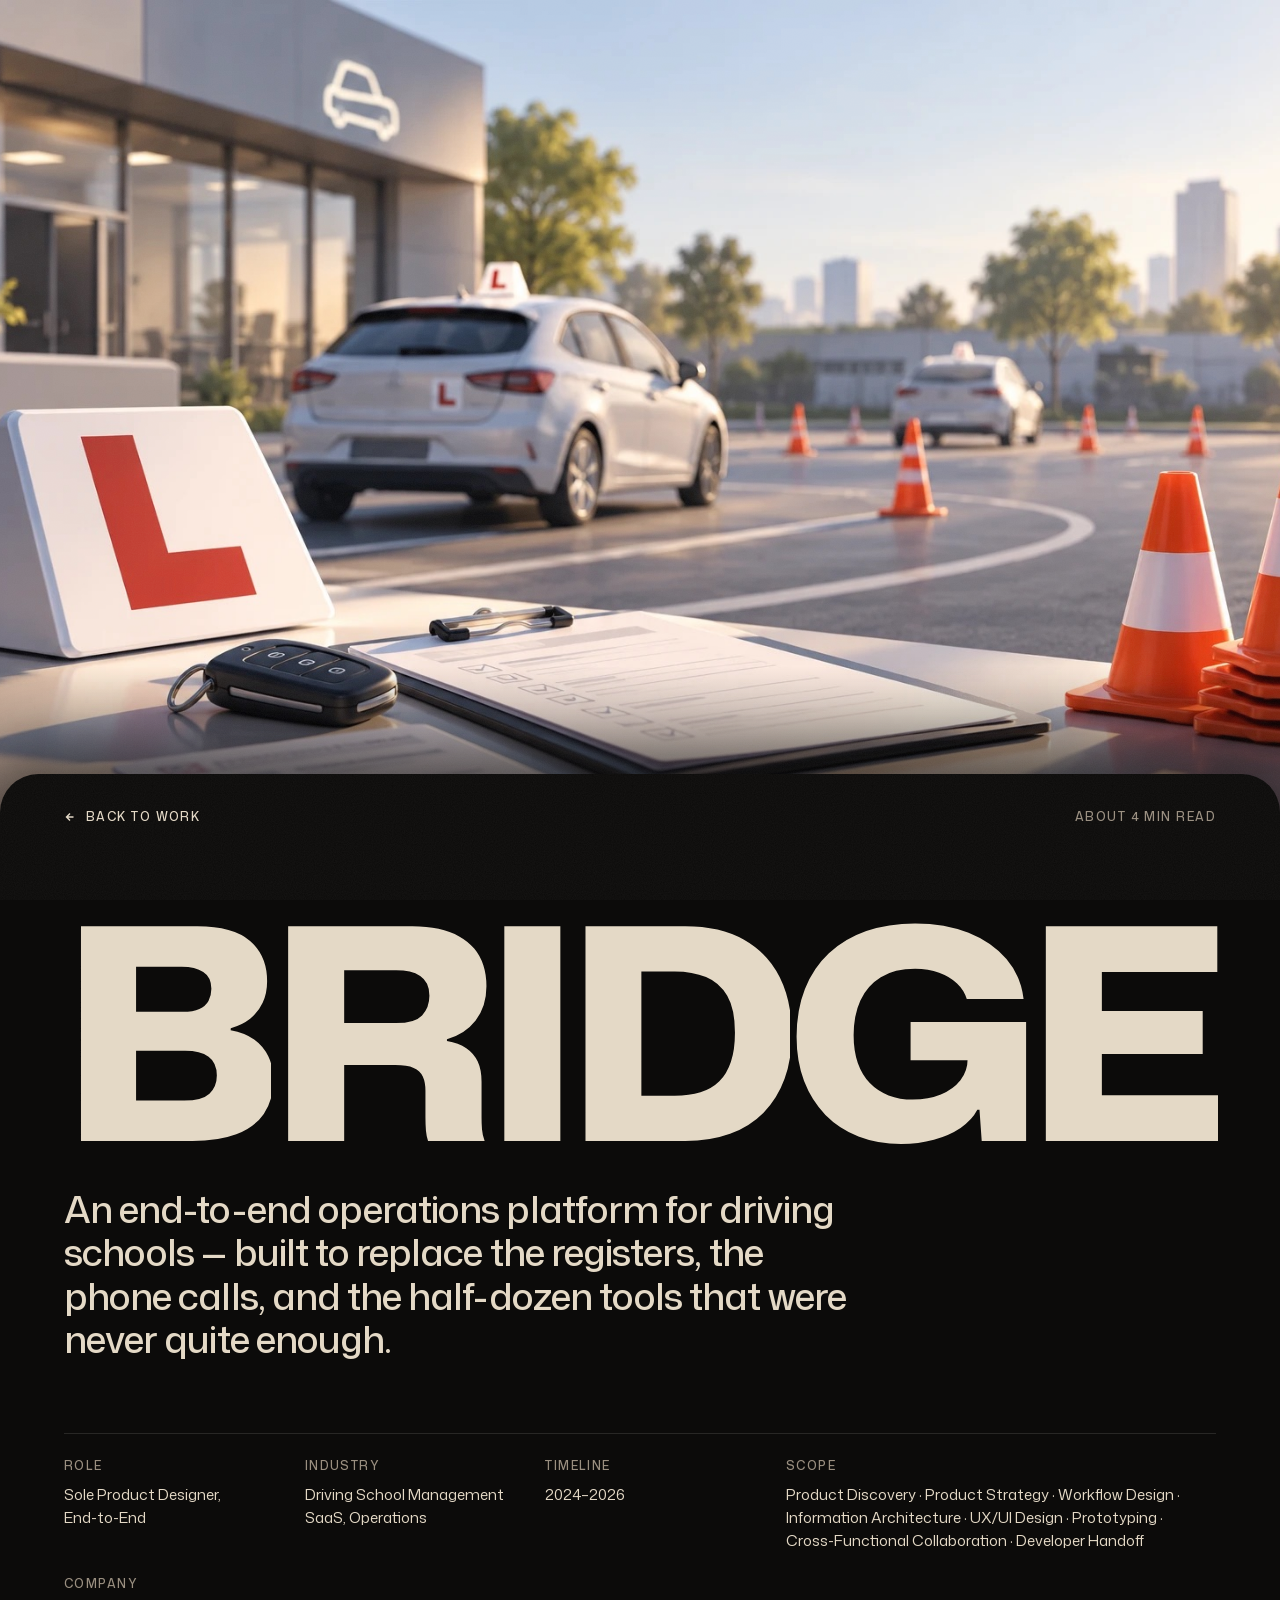
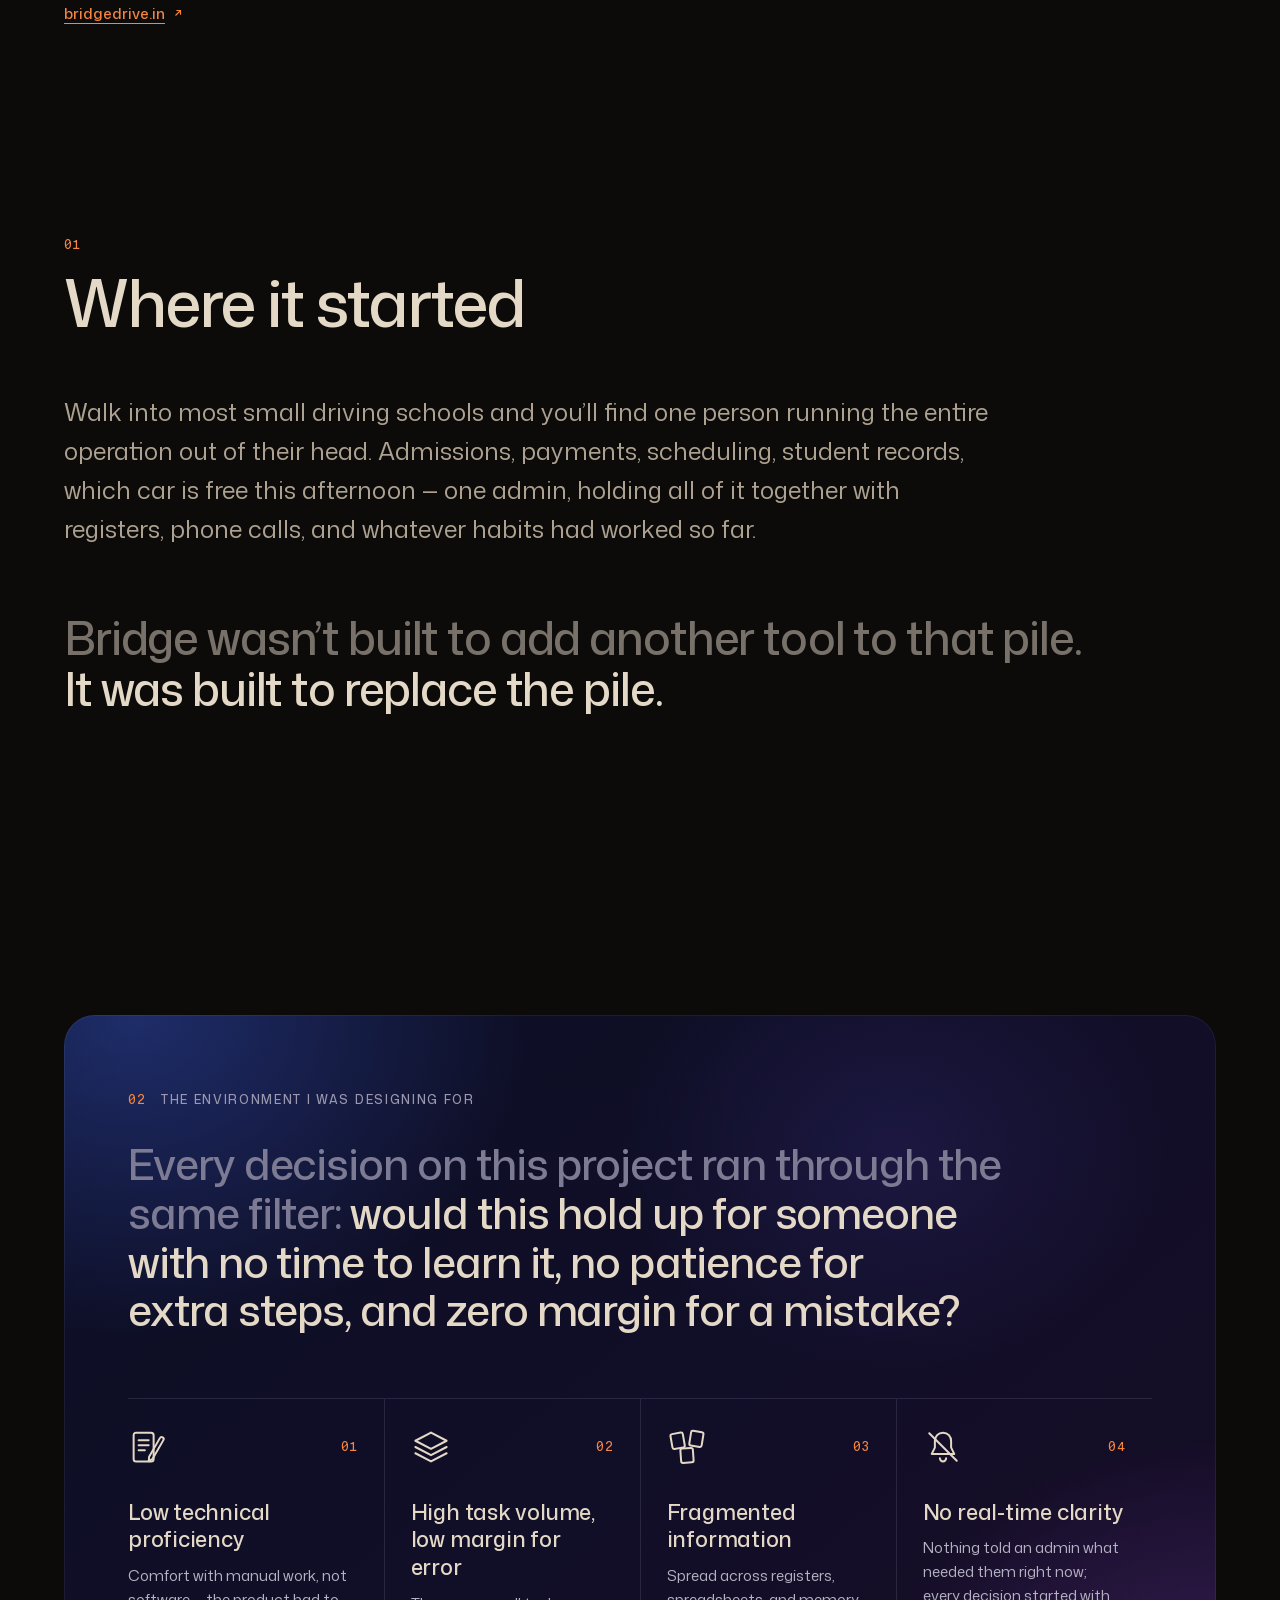
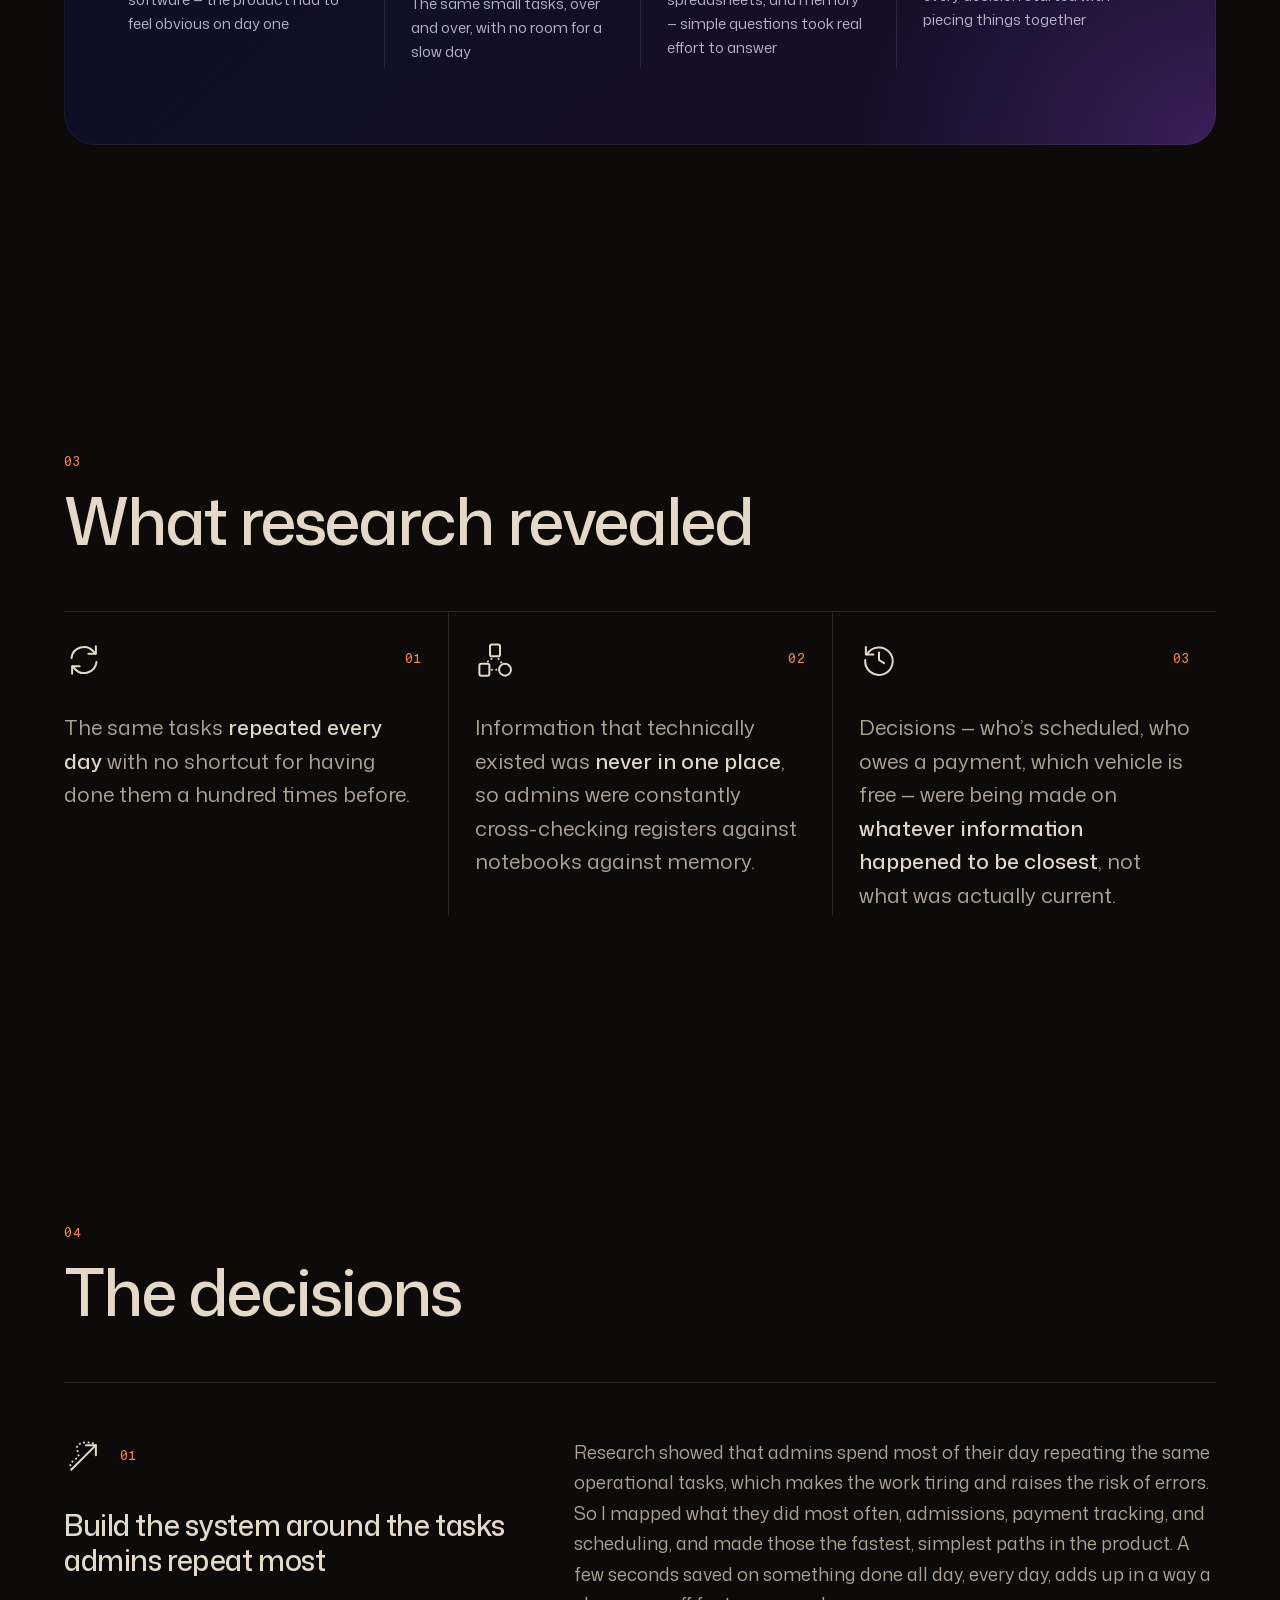
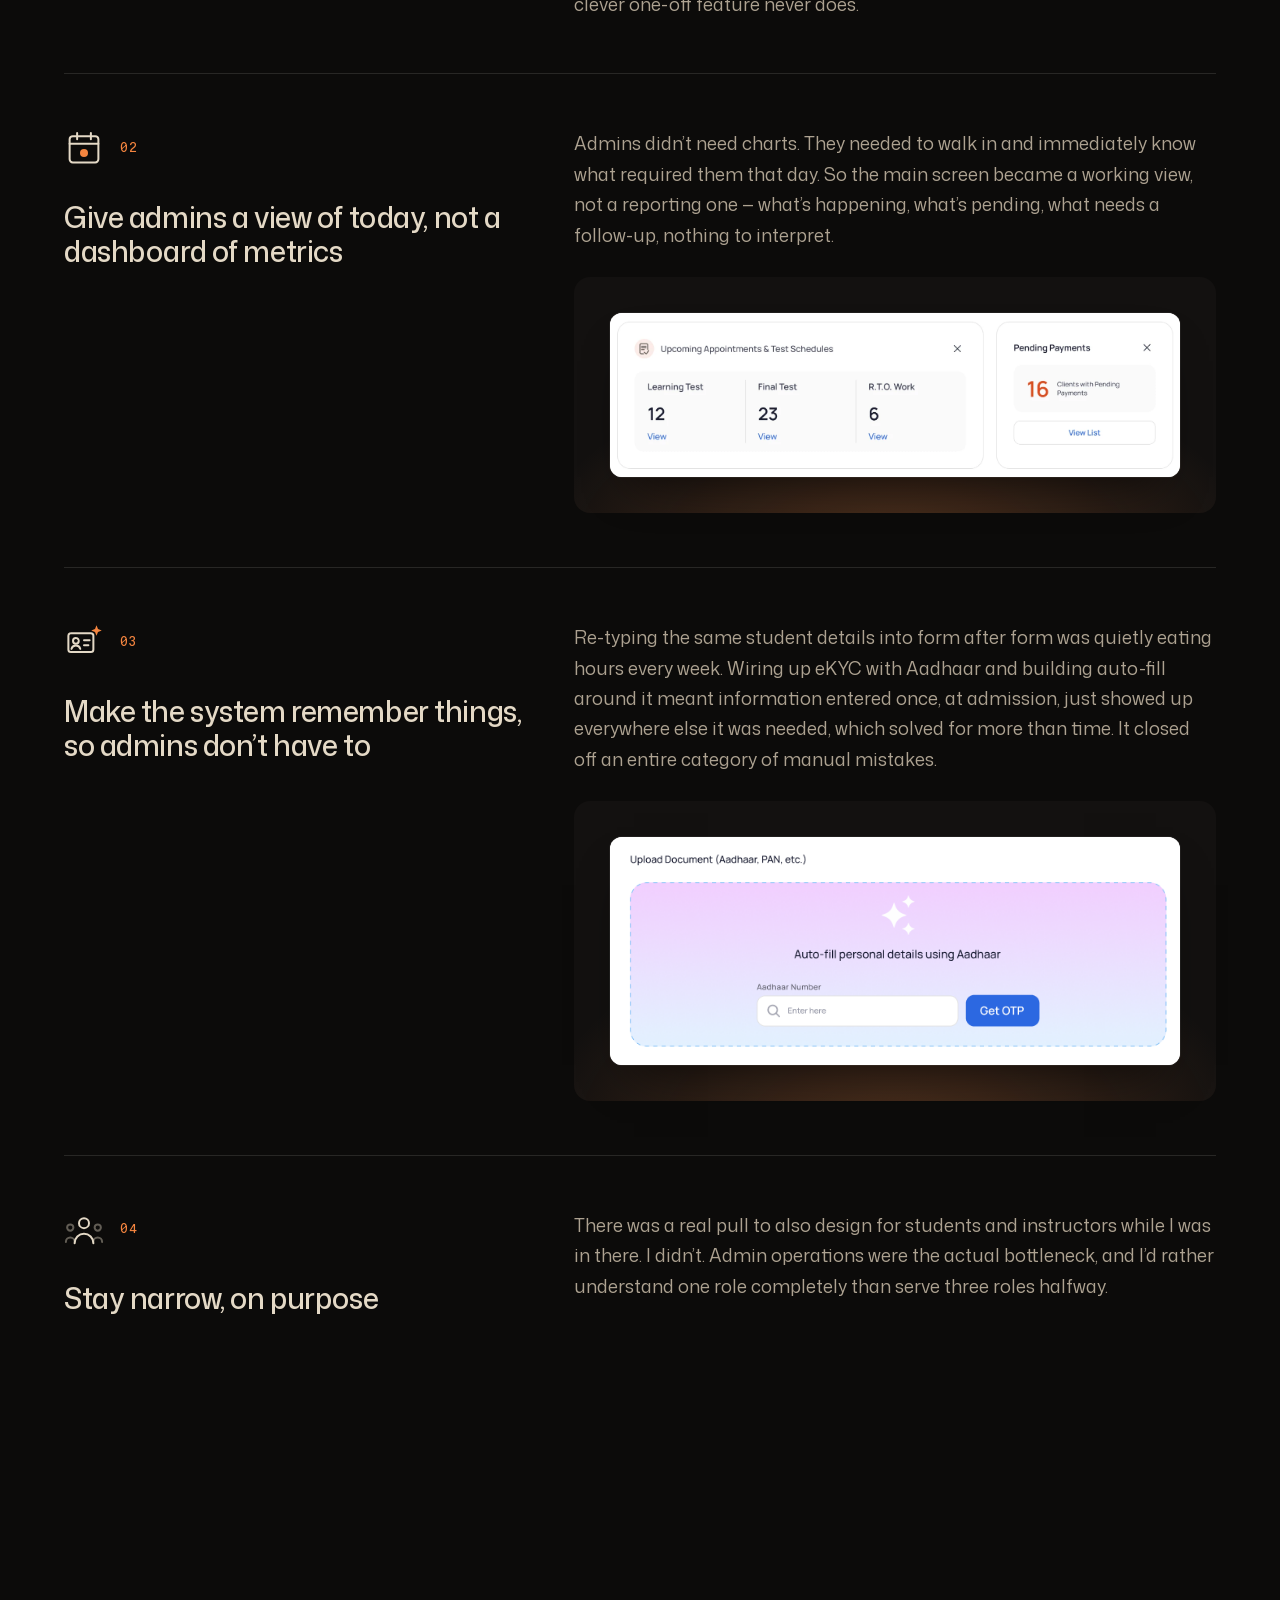
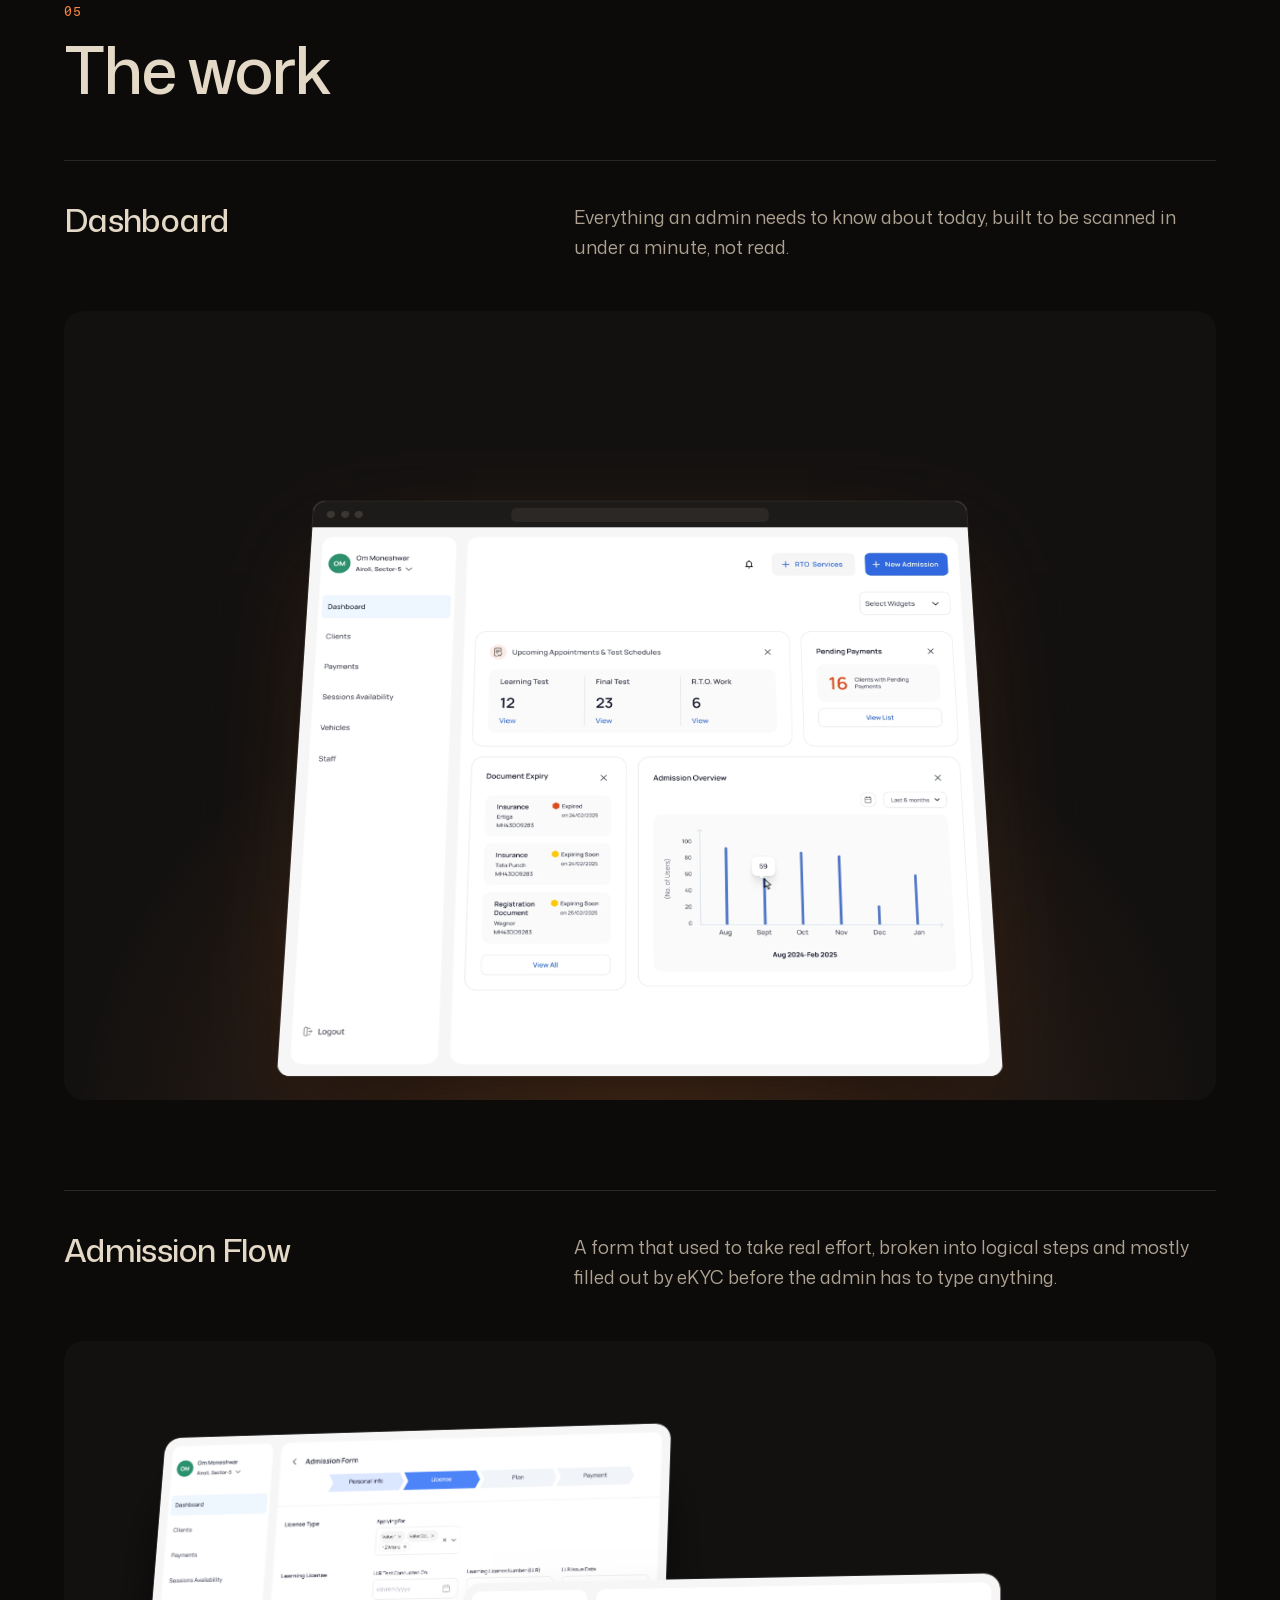
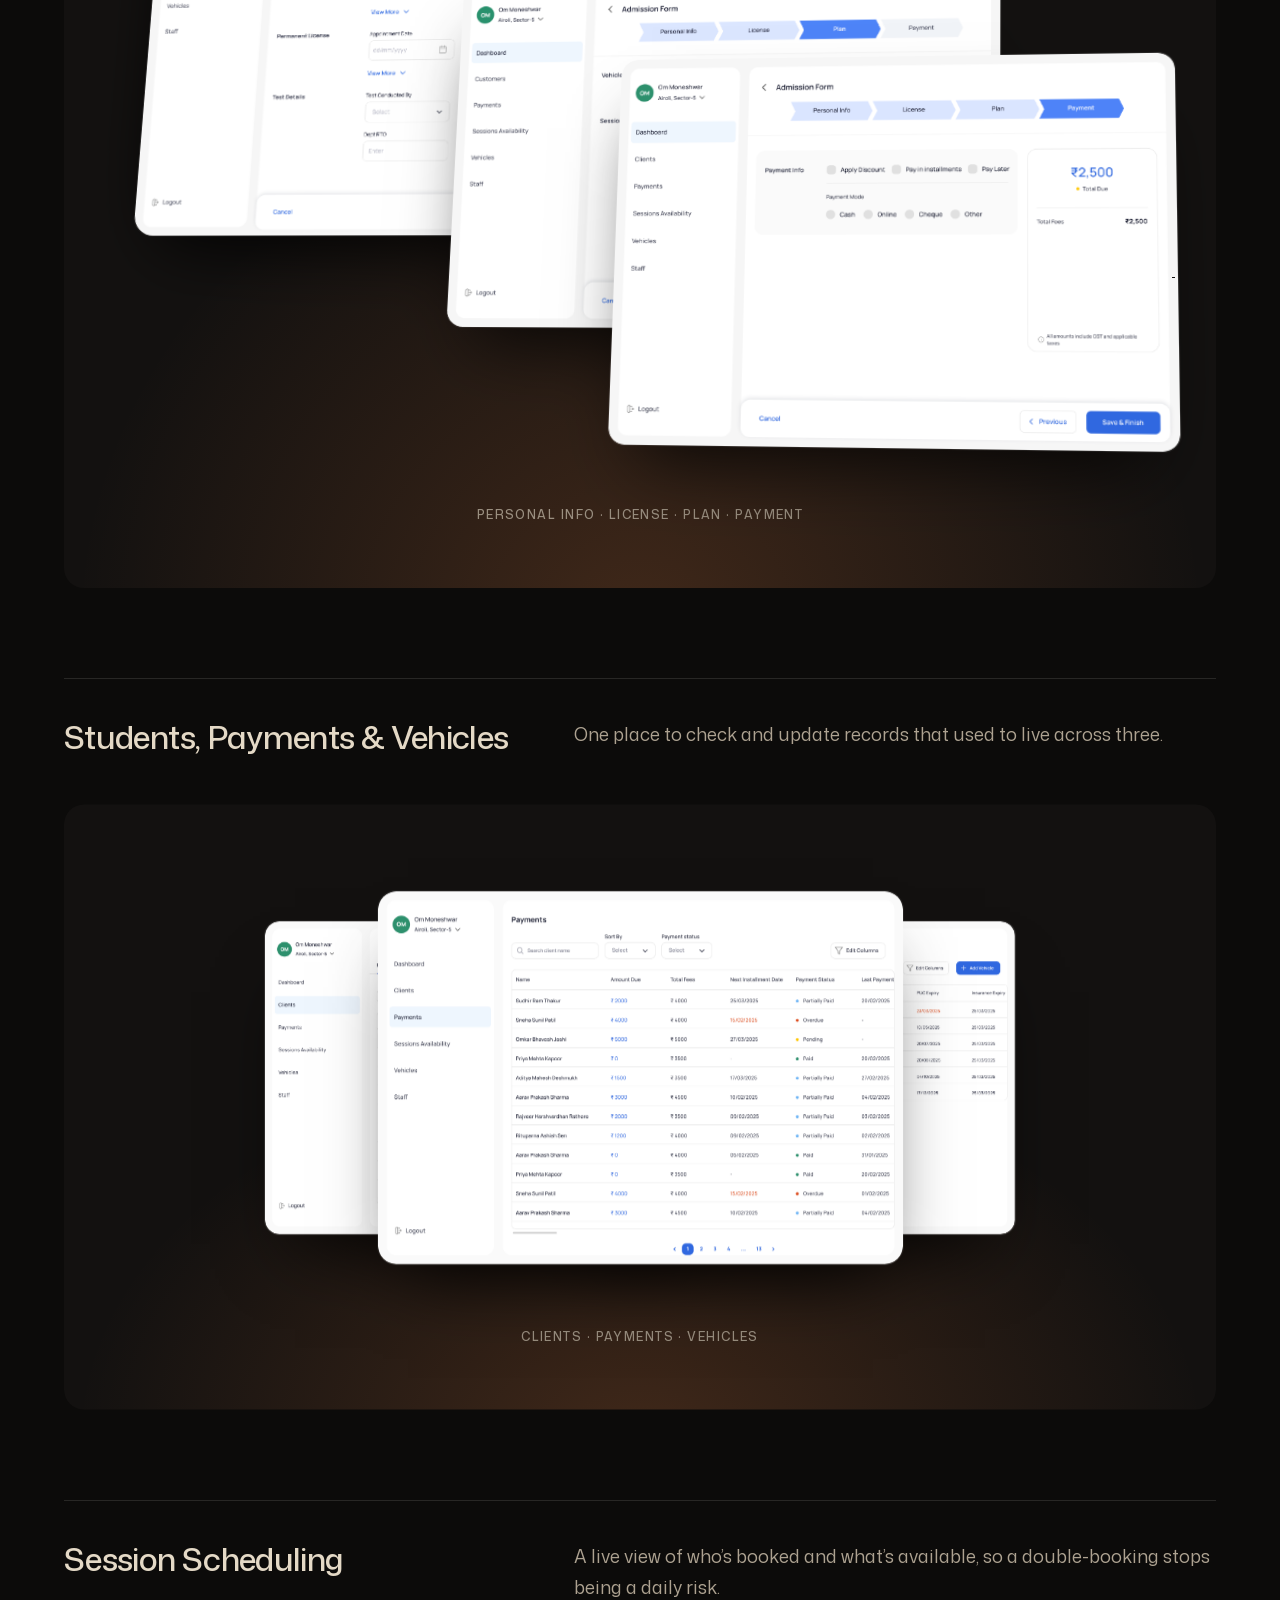
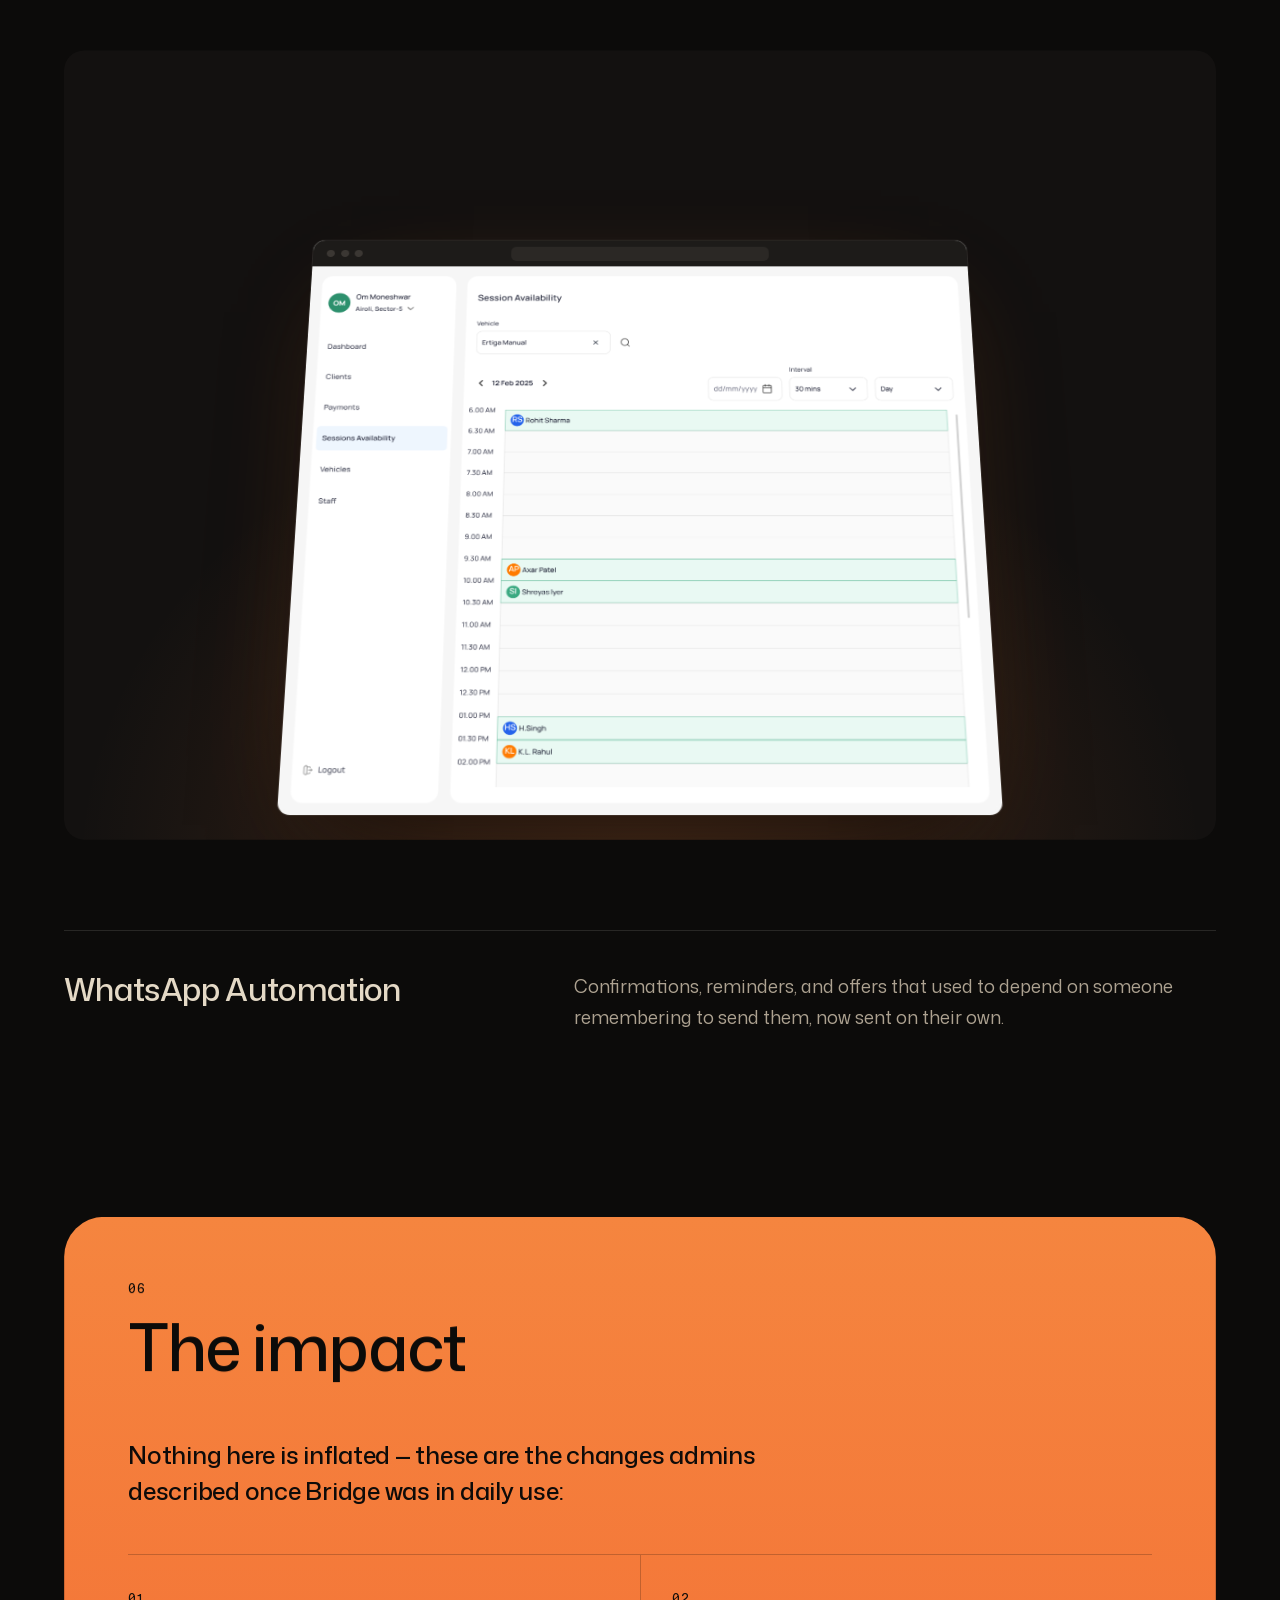
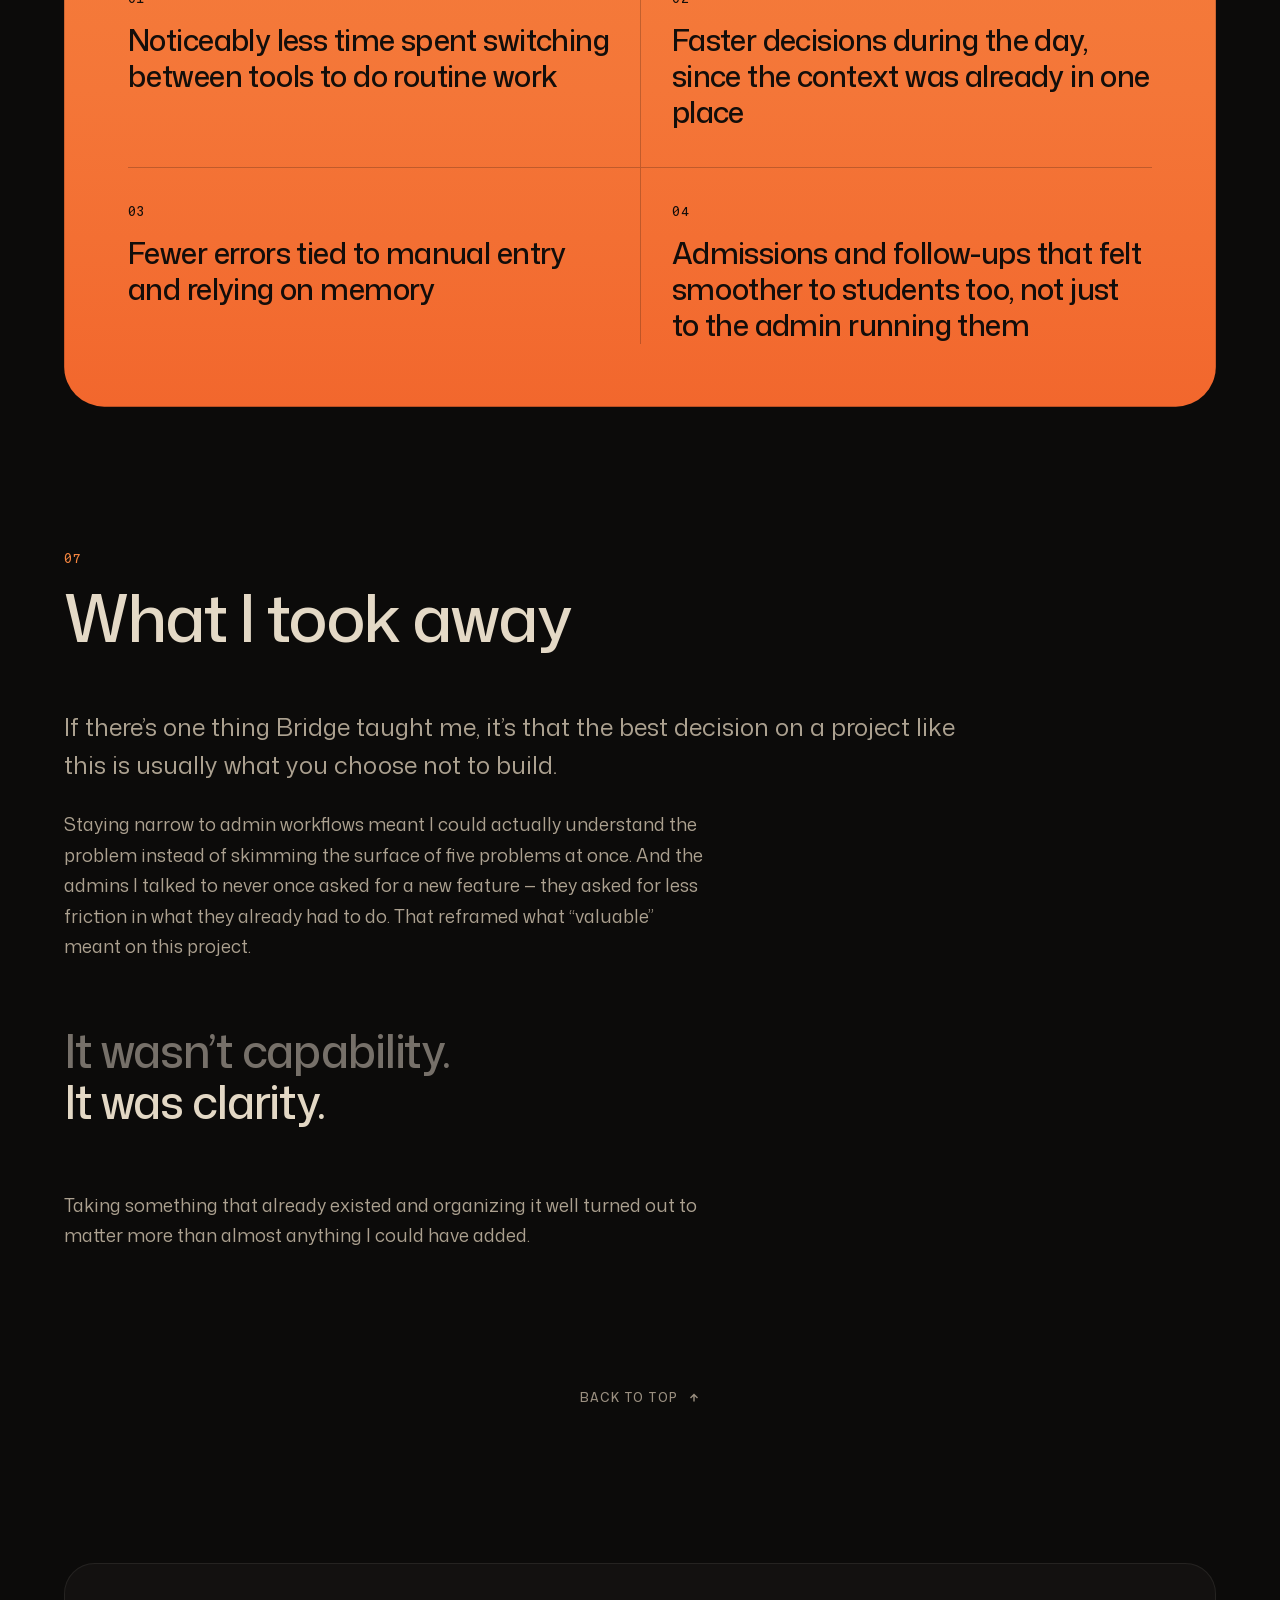
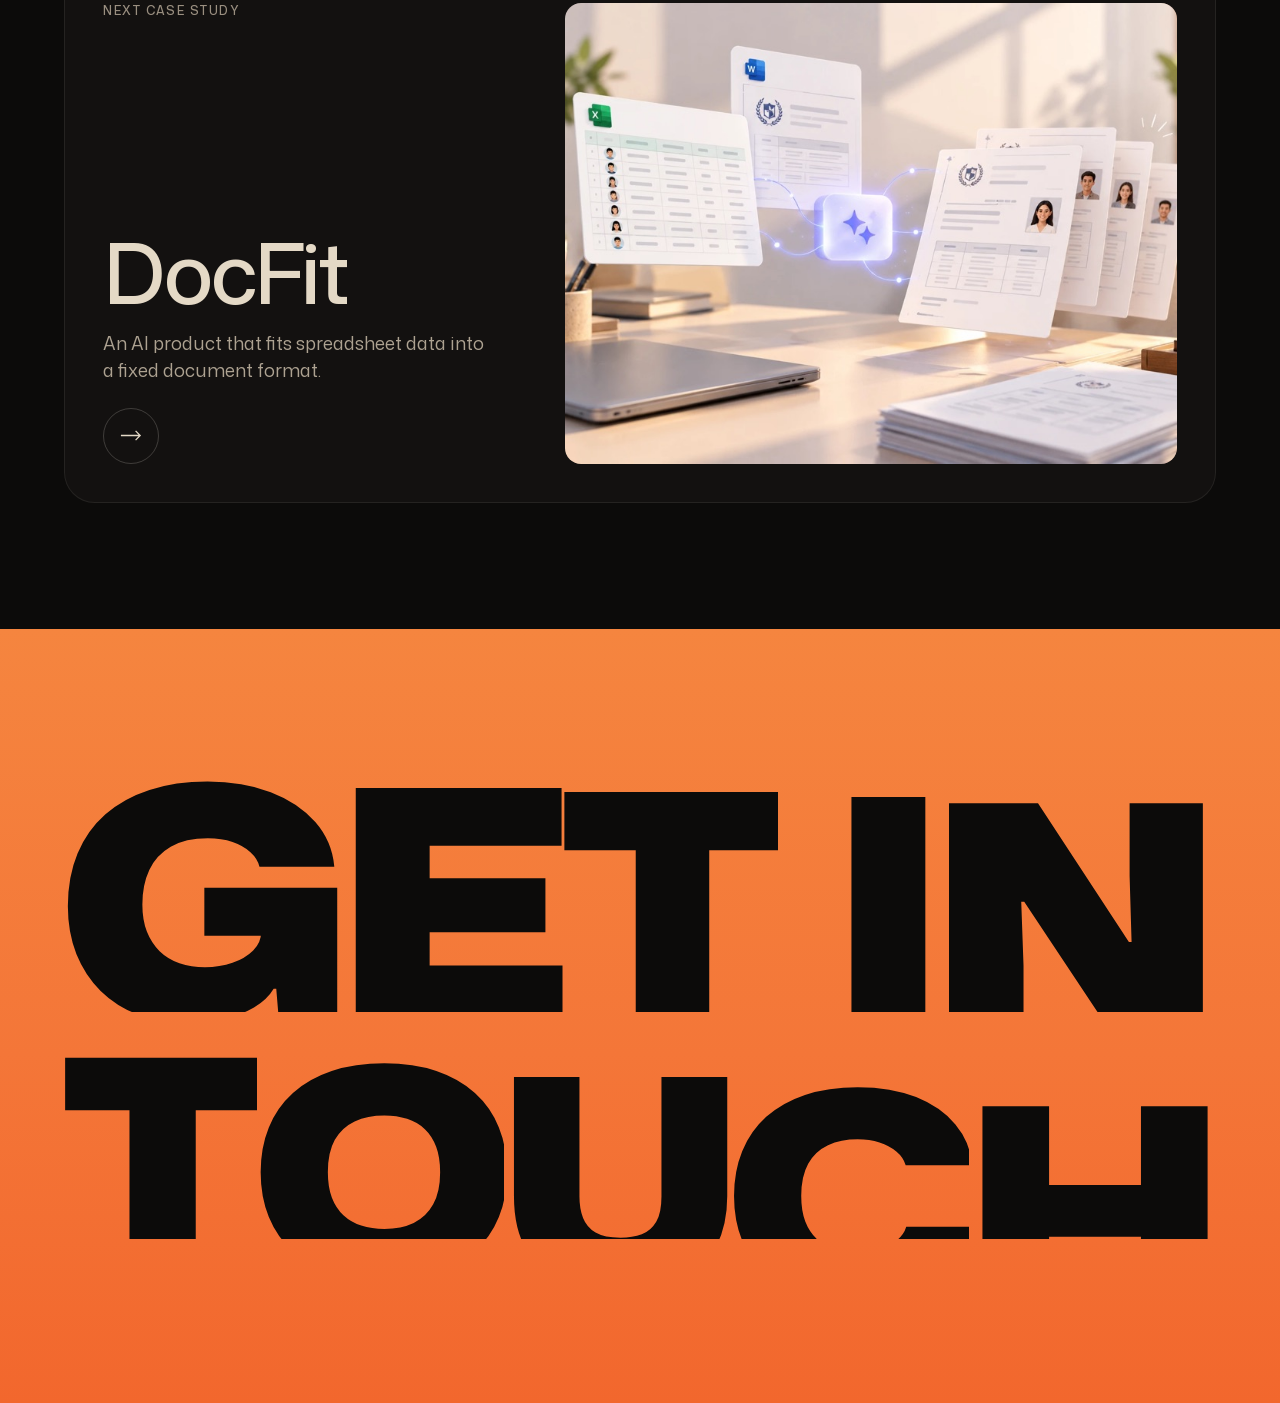
==== commit f140ba6e: "Redesign the home page around a name hero and a walking pixel Shruti The hero is now her name, its l" ====
--- a/work/bridge/index.html
+++ b/work/bridge/index.html
@@ -9,7 +9,7 @@
 <meta name="color-scheme" content="dark">
 <link rel="preload" href="../../assets/fonts/Zodiak-Variable.woff2" as="font" type="font/woff2" crossorigin>
 <link rel="preload" href="../../assets/fonts/MonaSans-Variable-latin.woff2" as="font" type="font/woff2" crossorigin>
-<link rel="preload" href="../../assets/img/work/bridge/dashboard.png" as="image" imagesrcset="../../assets/img/work/bridge/dashboard-1240.png 1240w, ../../assets/img/work/bridge/dashboard.png 2000w" imagesizes="(max-width: 767px) 86vw, 62vw" fetchpriority="high">
+<link rel="preload" href="../../assets/img/work/bridge-thumb-1536.jpg" as="image" imagesrcset="../../assets/img/work/bridge-thumb.jpg 900w, ../../assets/img/work/bridge-thumb-1536.jpg 1536w" imagesizes="(max-width: 767px) 92vw, 72vw" fetchpriority="high">
 <link rel="stylesheet" href="../../css/main.css">
 <link rel="stylesheet" href="../../css/case.css">
 <script>
@@ -34,7 +34,6 @@
 <a class="skip" href="#main">Skip to content</a>
 
 <header class="nav">
-  <a class="nav__mark" href="../../">Shruti Kale</a>
   <nav aria-label="Primary">
     <ul class="nav__links">
       <li class="nav__about"><a href="../../#about">About</a></li>
@@ -64,19 +63,10 @@
   <!-- The dashboard on a laptop, on a road at night: lane markings running to
        a point behind the screen, warm light where the road meets the sky.
        The laptop is drawn in CSS and the road on a canvas, so both stay sharp. -->
-  <div class="case-hero case-hero--road" id="top" data-case-hero>
-    <canvas class="case-hero__road" data-road aria-hidden="true"></canvas>
+  <div class="case-hero case-hero--cover" id="top" data-case-hero>
     <div class="case-hero__stage" data-case-hero-frame>
-      <div class="case-tilt" data-case-tilt>
-        <div class="laptop">
-          <div class="laptop__lid">
-            <span class="laptop__cam" aria-hidden="true"></span>
-            <div class="laptop__screen">
-              <img class="laptop__shot" data-case-shot src="../../assets/img/work/bridge/dashboard.png" srcset="../../assets/img/work/bridge/dashboard-1240.png 1240w, ../../assets/img/work/bridge/dashboard.png 2000w" sizes="(max-width: 767px) 86vw, 62vw" width="2000" height="1729" fetchpriority="high" alt="Bridge’s dashboard on a laptop: upcoming learning tests, final tests and RTO work, clients with pending payments, expiring vehicle documents and an admissions chart.">
-            </div>
-          </div>
-          <div class="laptop__base" aria-hidden="true"></div>
-        </div>
+      <div class="case-tilt">
+        <figure class="case-cover"><img data-case-shot src="../../assets/img/work/bridge-thumb-1536.jpg" srcset="../../assets/img/work/bridge-thumb.jpg 900w, ../../assets/img/work/bridge-thumb-1536.jpg 1536w" sizes="(max-width: 767px) 92vw, 72vw" width="1536" height="1024" fetchpriority="high" alt="A driving school at golden hour: an L-plate sign, car keys, a lesson checklist and licence cards on a desk, learner cars and cones on the practice ground behind."></figure>
       </div>
     </div>
     <div class="case-hero__shade" data-case-hero-shade></div>
@@ -337,8 +327,8 @@
         <span class="case-next__line">An AI product that fits spreadsheet data into a fixed document format.</span>
         <span class="case-next__go" aria-hidden="true"><svg viewBox="0 0 24 12"><path d="M1 6h21M17 1l5 5-5 5"/></svg></span>
       </span>
-      <span class="case-next__media">
-        <img src="../../assets/img/work/docfit-900.jpg" srcset="../../assets/img/work/docfit-900.jpg 900w, ../../assets/img/work/docfit-1600.jpg 1600w" sizes="(max-width: 767px) 90vw, 50vw" width="1600" height="1111" loading="lazy" decoding="async" alt="">
+      <span class="case-next__media case-next__media--photo">
+        <img src="../../assets/img/work/docfit-thumb.jpg" srcset="../../assets/img/work/docfit-thumb.jpg 900w, ../../assets/img/work/docfit-thumb-1536.jpg 1536w" sizes="(max-width: 767px) 90vw, 50vw" width="1536" height="1024" loading="lazy" decoding="async" alt="">
       </span>
     </a>
   </section>
--- a/css/main.css
+++ b/css/main.css
@@ -27,13 +27,17 @@
 }
 
 :root {
-  /* Colour. Every text colour clears 7:1 on --noir. */
+  /* Colour. Every text colour clears 7:1 on --noir. --bg is the page;
+     --accent-ink is orange for text, which on the dark page is the accent. */
+  --bg: #0C0B0A;
+  --bg-raised: #161513;
   --noir: #0C0B0A;
   --noir-raised: #161513;
-  --paper: #EDE8E0;
-  --paper-lead: #CFC9C0;
-  --paper-soft: #A39D95;
+  --paper: #E4D9C6; /* a warm cream rather than plain white */
+  --paper-lead: #C5B9A6;
+  --paper-soft: #9C9181;
   --accent: #F5853F;
+  --accent-ink: #F5853F;
   --rule: rgba(237, 232, 224, .12);
 
   /* Type */
@@ -64,12 +68,12 @@
 html {
   -webkit-text-size-adjust: 100%;
   text-size-adjust: 100%;
-  background: var(--noir);
+  background: var(--bg);
 }
 
 body {
   margin: 0;
-  background: var(--noir);
+  background: var(--bg);
   color: var(--paper);
   font-family: var(--sans);
   font-size: var(--text-md);
@@ -124,7 +128,7 @@
   padding: 12px 18px;
   border-radius: 999px;
   background: var(--paper);
-  color: var(--noir);
+  color: var(--bg);
   font: 500 var(--text-sm)/1 var(--sans);
   text-decoration: none;
   transform: translateY(-160%);
@@ -134,124 +138,134 @@
 
 /* ---------- Nav ---------- */
 
-/* Difference blending keeps the nav legible over the paper and over the photo. */
-/* The nav: a floating glass bar, inset from the edges, readable over any
-   section. It slides up out of the way while you scroll down and comes
-   back as soon as you scroll up (shared.js). */
+/* The nav: a quiet stack of words in the top right corner, no bar behind
+   it. The one you point at, or the section you're in, is lit. It fades away
+   while you scroll down, so it never sits on reading text, and comes back
+   as soon as you scroll up (shared.js); over orange it turns near-black. */
 .nav {
   position: fixed;
-  top: 12px;
-  right: 0;
-  left: 0;
-  margin-inline: auto;
+  top: clamp(18px, 3vh, 32px);
+  right: var(--gutter);
   z-index: var(--z-nav);
-  display: flex;
-  align-items: center;
-  justify-content: space-between;
-  width: min(calc(100% - 2 * clamp(8px, 2.4vw, 40px)), 1360px);
-  height: calc(var(--nav-h) - 16px);
-  padding: 0 clamp(16px, 2vw, 28px);
-  border: 1px solid rgba(237, 232, 224, .1);
-  border-radius: 16px;
-  background: rgba(22, 20, 18, .55);
-  -webkit-backdrop-filter: blur(18px) saturate(1.4);
-  backdrop-filter: blur(18px) saturate(1.4);
-  box-shadow: 0 10px 30px -12px rgba(0, 0, 0, .55), inset 0 1px 0 rgba(255, 255, 255, .06);
   color: var(--paper);
-  transition: top .45s var(--ease-out), opacity .4s;
-}
-.nav-hidden .nav:not(:focus-within) { top: calc(-1 * var(--nav-h) - 8px); }
-.nav__mark {
-  padding: 12px 0;
-  font: 400 1.3125rem/1 var(--serif);
-  letter-spacing: -.01em;
-  text-decoration: none;
-}
+  transition: opacity .4s, translate .5s var(--ease-out);
+}
+.nav-hidden .nav:not(:focus-within),
+.nav-off .nav:not(:focus-within) { opacity: 0; translate: 0 -10px; pointer-events: none; }
 .nav__links {
   display: flex;
-  gap: clamp(20px, 3vw, 44px);
+  flex-direction: column;
+  align-items: flex-end;
   margin: 0;
   padding: 0;
   list-style: none;
 }
 .nav__links a {
-  position: relative;
   display: inline-block;
-  padding: 12px 0;
-  font-size: var(--text-sm);
-  letter-spacing: .005em;
+  padding: 3px 0;
+  color: rgba(237, 232, 224, .42);
+  font-size: clamp(1.0625rem, .95rem + .35vw, 1.375rem);
+  font-weight: 700;
+  font-stretch: 105%;
+  line-height: 1.12;
+  letter-spacing: .01em;
+  text-transform: uppercase;
   text-decoration: none;
-}
-.nav__links a::after {
-  content: "";
-  position: absolute;
-  left: 0;
-  right: 0;
-  bottom: 8px;
-  height: 1px;
-  background: currentColor;
-  transform: scaleX(0);
-  transform-origin: right;
-  transition: transform .55s var(--ease-out);
-}
-.nav__links a:hover::after,
-.nav__links a:focus-visible::after { transform: scaleX(1); transform-origin: left; }
+  transition: color .3s, translate .4s var(--ease-out);
+}
+.nav__links a:hover,
+.nav__links a:focus-visible,
+.nav__links a[aria-current="true"] { color: var(--paper); }
+.nav__links a:hover { translate: -4px 0; }
 /* The resume opens in a new tab, so it carries a small arrow. */
-.nav__links .nav__ext { display: inline-flex; align-items: center; gap: 5px; }
-.nav__arrow { flex: none; width: 9px; height: 9px; fill: none; stroke: currentColor; stroke-width: 1.4; transition: translate .35s var(--ease-out); }
+.nav__links .nav__ext { display: inline-flex; align-items: center; gap: 6px; }
+.nav__arrow { flex: none; width: .5em; height: .5em; fill: none; stroke: currentColor; stroke-width: 1.4; transition: translate .35s var(--ease-out); }
 .nav__ext:hover .nav__arrow { translate: 2px -2px; }
 
 /* ---------- Hero ---------- */
 
-/* The hero's stage: one screen, pinned by main.js while the photo grows, then
-   it scrolls away. The canvas is only switched on with WebGL (html.has-stage). */
-.stage {
-  position: relative;
-  height: 100vh;
-  height: 100svh;
-  min-height: 540px;
-  overflow: hidden;
-  isolation: isolate;
-  background: var(--noir);
-}
-
-/* One canvas covers the stage; the portrait is drawn wherever the layout puts it. */
-.stage__canvas { display: none; }
-.has-stage .stage__canvas {
-  position: absolute;
-  inset: 0;
-  z-index: 1;
-  display: block;
-  width: 100%;
-  height: 100%;
-  pointer-events: none;
-}
-
+/* Her name, as big as the screen allows, the one loud thing. Near the
+   pointer its letters widen and thin out (main.js). Below it, on the left,
+   the line about what she does and the invitation to talk; in the corner,
+   tiny pixel Shruti at her laptop. */
 .hero {
   position: relative;
-  z-index: 2;
-  height: 100%;
-}
-
-.hero__inner {
-  position: relative;
-  z-index: var(--z-content);
-  display: grid;
-  grid-template-columns: repeat(12, minmax(0, 1fr));
-  column-gap: var(--col-gap);
-  align-content: end;
-  height: 100%;
-  padding: calc(var(--nav-h) + 24px) var(--gutter) clamp(40px, 9vh, 104px);
-}
-
-/* The eyebrow: a label in the accent, led by a small dot. In the hero it
-   says who she is, and its dot pulses softly like a status light; later
-   sections reuse it, still. */
-.eyebrow, .hero__eyebrow {
+  display: flex;
+  flex-direction: column;
+  min-height: 100vh;
+  min-height: 100svh;
+  padding: clamp(22px, 3.4vh, 36px) var(--gutter) clamp(28px, 5vh, 56px);
+}
+.hero__label {
+  margin: 0;
+  padding-top: 6px;
+  color: var(--paper-soft);
+  font-size: .8125rem;
+  font-weight: 500;
+  letter-spacing: .24em;
+  text-transform: uppercase;
+}
+/* Each line is sized so it fills about four fifths of the width at rest,
+   which leaves the letters room to widen (--fit is set by main.js). */
+.hero__name {
+  display: flex;
+  flex-direction: column;
+  justify-content: center;
+  flex: 1 1 auto;
+  margin: clamp(48px, 9vh, 120px) 0 clamp(28px, 5vh, 56px);
+  color: var(--paper);
+  font-family: var(--sans);
+  font-weight: 800;
+  font-stretch: 75%;
+  line-height: .84;
+  letter-spacing: -.005em;
+  text-transform: uppercase;
+}
+.hero__line { display: block; padding: .04em 0; overflow: hidden; white-space: nowrap; font-size: var(--fit, 17vw); }
+.hero__line--second { text-align: right; }
+.hero__letter { display: inline-block; }
+.hero__bottom { display: flex; align-items: flex-end; justify-content: space-between; gap: 32px; }
+.hero__lede { max-width: 40rem; }
+.hero__title {
+  margin: 0;
+  color: var(--paper);
+  font-family: var(--sans);
+  font-size: clamp(1.375rem, 1rem + 1.2vw, 2.125rem);
+  font-weight: 500;
+  line-height: 1.22;
+  letter-spacing: -.02em;
+  text-wrap: balance;
+}
+.hero__key { color: var(--accent); font-style: normal; }
+/* The invitation: a light pill with the orange arrow. */
+.hero__cta {
+  display: inline-flex;
+  align-items: center;
+  gap: 16px;
+  margin-top: clamp(22px, 3.6vh, 34px);
+  padding: 6px 6px 6px 24px;
+  border-radius: 999px;
+  background: var(--paper);
+  color: var(--noir);
+  font-size: 1rem;
+  font-weight: 500;
+  text-decoration: none;
+  transition: background .35s var(--ease-out), translate .35s var(--ease-out);
+}
+.hero__cta:hover { background: #FFF; translate: 0 -2px; }
+.hero__cta-arrow { display: grid; place-items: center; width: 40px; height: 40px; border-radius: 50%; background: var(--accent); color: var(--noir); }
+.hero__cta-arrow svg { width: 12px; height: 12px; fill: none; stroke: currentColor; stroke-width: 1.6; stroke-linecap: round; transition: translate .35s var(--ease-out); }
+.hero__cta:hover .hero__cta-arrow svg { translate: 2px -2px; }
+.hero__cta:focus-visible { outline: 2px solid var(--accent); outline-offset: 4px; }
+/* Tiny Shruti at her laptop, drawn by hero-girl.js. */
+.hero__girl { flex: none; width: calc(21 * var(--px)); height: calc(20 * var(--px)); --px: 7px; image-rendering: pixelated; }
+
+/* The eyebrow used by later sections: a label in the accent, led by a dot. */
+.eyebrow {
   display: flex;
   align-items: center;
   gap: 12px;
-  color: var(--accent);
+  color: var(--accent-ink);
   font-size: clamp(.9375rem, .86rem + .28vw, 1.125rem);
   font-weight: 500;
   letter-spacing: .015em;
@@ -262,77 +276,241 @@
   width: 8px;
   height: 8px;
   border-radius: 50%;
-  background: currentColor;
-}
-.hero__dot::after {
+  background: var(--accent);
+}
+
+@media (max-width: 767px) {
+  .hero { min-height: 92svh; }
+  .hero__label { max-width: 14ch; letter-spacing: .2em; line-height: 1.6; }
+  .hero__name { margin-top: 56px; }
+  .hero__girl { --px: 4px; }
+}
+
+/* ---------- How I make products better ---------- */
+
+/* Phones (and short screens): a list with a line drawn down its left side,
+   Product design set large in the middle of it. Wide screens: see below. */
+.skills { position: relative; margin-top: clamp(48px, 10vh, 120px); padding: clamp(96px, 14vh, 160px) var(--gutter); }
+.skills__stage { position: relative; }
+.skills__title {
+  margin: 0 0 clamp(40px, 7vh, 72px);
+  color: var(--accent); /* quieter than the loop: a label more than a headline */
+  font-size: clamp(1.25rem, 1.05rem + .6vw, 1.625rem);
+  font-weight: 500;
+  line-height: 1.1;
+  letter-spacing: -.025em;
+}
+.skills__loop { display: none; }
+.skills__list { position: relative; display: grid; gap: 36px; margin: 0; padding: 0 0 0 30px; list-style: none; }
+.skills__list::before {
   content: "";
   position: absolute;
-  inset: 0;
+  top: 6px;
+  bottom: 6px;
+  left: 4px;
+  width: 1px;
+  background: var(--accent);
+  transform: scaleY(var(--draw, 1));
+  transform-origin: top;
+}
+.skill { position: relative; }
+.skill__dot {
+  position: absolute;
+  top: 7px;
+  left: -30px;
+  width: 9px;
+  height: 9px;
   border-radius: 50%;
-  background: currentColor;
-  animation: dot-pulse 2.8s var(--ease-out) infinite;
-}
-@keyframes dot-pulse {
-  0% { transform: scale(1); opacity: .55; }
-  70%, 100% { transform: scale(3.2); opacity: 0; }
-}
-.rm .hero__dot::after { animation: none; opacity: 0; }
-.hero__eyebrow {
-  grid-column: 1 / -1;
-  justify-self: start;
-  margin-bottom: clamp(18px, 2.8vh, 32px);
-}
-.hero__eyebrow-text { display: inline-block; }
-
-.hero__title {
-  grid-column: 1 / -1;
-  font-family: var(--serif);
-  font-size: var(--display);
-  font-weight: 300;
-  line-height: .94;
-  letter-spacing: -.028em;
-  font-kerning: normal;
-}
-.line, .line__in { display: block; }
-.word { display: inline-block; }
-
-/* The window in the sentence. Sized in em so it scales with the headline;
-   its bottom sits on the baseline and its top meets the cap height. */
-.slot {
-  position: relative;
-  display: inline-block;
-  width: 1.34em;
-  height: .74em;
-  margin: 0 .02em;
-  overflow: hidden;
-  vertical-align: .01em;
-  border-radius: .07em;
-  background: var(--noir-raised);
-}
-/* Without WebGL (or with reduced motion) this image is what you see.
-   The scale and origin reproduce the shader's crop exactly. */
-.slot__img {
-  width: 100%;
-  height: 100%;
-  object-fit: cover;
-  object-position: 64% 38%;
-  transform: scale(1.38);
-  transform-origin: 64% 38%;
-  filter: grayscale(1) contrast(1.12) brightness(.74);
-}
-/* Once WebGL is drawing, the canvas paints the photo in this exact spot. */
-.gl-ready .slot { background: transparent; }
-.gl-ready .slot__img { visibility: hidden; }
-
-.hero__sub {
-  grid-column: 7 / 13;
-  max-width: 34ch;
-  margin-top: clamp(44px, 8.5vh, 112px);
-  color: var(--paper-lead);
-  font-size: var(--text-md);
-  line-height: 1.55;
-  text-wrap: pretty;
-}
+  background: var(--accent);
+  box-shadow: 0 0 0 5px rgba(245, 133, 63, .16);
+}
+.skill__num { display: block; margin-bottom: 6px; color: var(--accent); font-size: .75rem; font-weight: 500; letter-spacing: .08em; font-variant-numeric: tabular-nums; }
+.skill__name { color: var(--paper); font-size: 1.125rem; font-weight: 600; line-height: 1.3; letter-spacing: -.01em; }
+.skill__line { max-width: 30ch; margin-top: 6px; color: var(--paper-soft); font-size: .9375rem; line-height: 1.5; }
+.skill--core .skill__name {
+  font-size: clamp(2.75rem, 1.6rem + 3.4vw, 5.25rem);
+  font-weight: 800;
+  font-stretch: 75%;
+  line-height: .9;
+  letter-spacing: -.005em;
+  text-transform: uppercase;
+}
+.skills__girl { display: none; }
+
+/* Wide screens: one pinned screen. The loop is drawn around Product design;
+   each skill sits at its point on the loop (placed by main.js) and appears
+   when the line reaches it. Tiny Shruti stands bottom left. */
+@media (min-width: 900px) and (min-height: 640px) {
+  .skills { --label: 15rem; height: 100vh; height: 100svh; margin-top: 28vh; padding: 0 var(--gutter); }
+  .skills__stage {
+    display: grid;
+    grid-template-rows: auto minmax(0, 1fr);
+    height: 100%;
+    padding: clamp(28px, 6vh, 64px) 0 clamp(24px, 5vh, 52px);
+  }
+  .skills__title { margin: 0; font-size: clamp(1.125rem, .9rem + .55vw, 1.5rem); }
+  .skills__ring {
+    position: relative;
+    justify-self: center;
+    width: min(calc(100% - 2 * (var(--label) + 30px)), 880px);
+    margin: clamp(150px, 21vh, 220px) 0 clamp(96px, 14vh, 130px); /* clear of the heading, with the top skill's label above the loop */
+  }
+  .skills__loop {
+    position: absolute;
+    inset: 0;
+    display: block;
+    width: 100%;
+    height: 100%;
+    overflow: visible;
+  }
+  .skills__loop path { fill: none; stroke: var(--accent); stroke-width: 1.5; stroke-linecap: round; vector-effect: non-scaling-stroke; }
+  .skills__list { position: absolute; inset: 0; display: block; padding: 0; }
+  .skills__list::before { content: none; }
+  .skill { position: absolute; left: var(--x, 50%); top: var(--y, 50%); width: 0; height: 0; }
+  .skill__dot { top: 0; left: 0; translate: -50% -50%; scale: 0; transition: scale .6s cubic-bezier(.34, 1.56, .64, 1); }
+  .skill__text {
+    position: absolute;
+    width: var(--label);
+    opacity: 0;
+    transition: opacity .7s var(--ease-out), translate .9s var(--ease-out);
+  }
+  .skill[data-place="left"] .skill__text { right: 22px; transform: translateY(-50%); text-align: right; translate: 12px 0; }
+  .skill[data-place="right"] .skill__text { left: 22px; transform: translateY(-50%); translate: -12px 0; }
+  .skill[data-place="top"] .skill__text { bottom: 22px; left: 0; width: 22rem; transform: translateX(-50%); text-align: center; translate: 0 12px; }
+  .skill[data-place="bottom"] .skill__text { top: 22px; left: 0; transform: translateX(-50%); text-align: center; translate: 0 -12px; }
+  .skill[data-place="left"] .skill__line { margin-left: auto; }
+  .skill[data-place="top"] .skill__line, .skill[data-place="bottom"] .skill__line { margin-inline: auto; }
+  .skill.is-on .skill__dot { scale: 1; }
+  .skill.is-on .skill__text { opacity: 1; translate: 0 0; }
+  /* Product design, in the middle of the loop, on a soft orange glow. */
+  .skill--core { left: 50%; top: 50%; }
+  .skill--core .skill__text { left: 0; width: max-content; transform: translate(-50%, -50%); text-align: center; opacity: 1; translate: none; }
+  .skill--core::before {
+    content: "";
+    position: absolute;
+    left: -22vw;
+    top: -18vh;
+    width: 44vw;
+    height: 36vh;
+    background: radial-gradient(closest-side, rgba(245, 133, 63, .13), transparent);
+    pointer-events: none;
+  }
+  .skills__girl {
+    position: absolute;
+    right: calc(6 * var(--px)); /* lines up with where she sat in the hero */
+    bottom: clamp(24px, 5vh, 52px);
+    display: block;
+    width: calc(15 * var(--px));
+    height: calc(19 * var(--px));
+    --px: 7px;
+    visibility: hidden;
+    image-rendering: pixelated;
+  }
+  .skills__girl.is-here { visibility: visible; }
+  /* Reduced motion: all of it, drawn. */
+  .rm .skill__dot { scale: 1; }
+  .rm .skill__text { opacity: 1; translate: none; }
+  .rm .skills__girl { visibility: visible; }
+}
+
+/* ---------- But there's more ---------- */
+
+/* Phones: the three points stacked. Wide screens: one pinned screen, a line
+   drawing across with each point on it; tiny Shruti bottom left. */
+.more { position: relative; padding: clamp(48px, 8vh, 96px) var(--gutter) clamp(96px, 14vh, 160px); }
+.more__stage { position: relative; }
+.more__title {
+  margin: 0 0 clamp(36px, 6vh, 56px);
+  color: var(--accent); /* a label, like "How I make products better" */
+  font-size: clamp(1.25rem, 1.05rem + .6vw, 1.625rem);
+  font-weight: 500;
+  line-height: 1.1;
+  letter-spacing: -.025em;
+}
+.more__row { position: relative; }
+.more__line { display: none; }
+.more__list { display: grid; gap: 28px; margin: 0; padding: 0; list-style: none; }
+.more__item { position: relative; padding-top: 18px; border-top: 1px solid var(--rule); }
+.more__dot { display: none; }
+.more__name { color: var(--paper); font-size: 1.125rem; font-weight: 600; letter-spacing: -.01em; }
+.more__text { max-width: 34ch; margin-top: 8px; color: var(--paper-soft); font-size: .9375rem; line-height: 1.55; }
+.more__girl { display: none; }
+
+@media (min-width: 900px) and (min-height: 640px) {
+  .more { height: 100vh; height: 100svh; margin-top: 12vh; padding: 0 var(--gutter); }
+  .more__stage {
+    display: grid;
+    grid-template-rows: auto minmax(0, 1fr);
+    height: 100%;
+    padding: clamp(28px, 6vh, 64px) 0 clamp(24px, 5vh, 52px);
+  }
+  .more__title { margin: 0; font-size: clamp(1.125rem, .9rem + .55vw, 1.5rem); }
+  .more__row { align-self: center; justify-self: center; width: min(100%, 1100px); padding-top: 6vh; }
+  .more__line {
+    position: absolute;
+    top: 0;
+    left: 0;
+    right: 0;
+    display: block;
+    height: 1.5px;
+    background: var(--accent);
+    transform: scaleX(var(--draw, 0));
+    transform-origin: left;
+  }
+  .more__list { grid-template-columns: repeat(3, minmax(0, 1fr)); gap: clamp(32px, 4vw, 72px); }
+  .more__item { padding-top: 36px; border: 0; }
+  .more__dot {
+    position: absolute;
+    top: 0;
+    left: 0;
+    display: block;
+    width: 11px;
+    height: 11px;
+    border-radius: 50%;
+    background: var(--accent);
+    box-shadow: 0 0 0 5px rgba(245, 133, 63, .16);
+    translate: 0 -50%;
+    scale: 0;
+    transition: scale .6s cubic-bezier(.34, 1.56, .64, 1);
+  }
+  .more__name { font-size: clamp(1.125rem, .95rem + .5vw, 1.5rem); }
+  .more__name, .more__text { opacity: 0; translate: 0 12px; transition: opacity .7s var(--ease-out), translate .9s var(--ease-out); }
+  .more__text { transition-delay: .08s; }
+  .more__item.is-on .more__dot { scale: 1; }
+  .more__item.is-on .more__name, .more__item.is-on .more__text { opacity: 1; translate: 0 0; }
+  .more__girl {
+    position: absolute;
+    left: 0;
+    bottom: clamp(24px, 5vh, 52px);
+    display: block;
+    width: calc(15 * var(--px));
+    height: calc(19 * var(--px));
+    --px: 7px;
+    visibility: hidden;
+    image-rendering: pixelated;
+  }
+  .more__girl.is-here { visibility: visible; }
+  .rm .more__line { --draw: 1; }
+  .rm .more__dot { scale: 1; }
+  .rm .more__name, .rm .more__text { opacity: 1; translate: none; }
+  .rm .more__girl { visibility: visible; }
+}
+
+/* Tiny Shruti between the hero and the skills: fixed to the screen while
+   she walks, placed by main.js. */
+.walker {
+  position: fixed;
+  top: 0;
+  left: 0;
+  z-index: calc(var(--z-nav) - 1);
+  width: calc(15 * var(--px));
+  height: calc(19 * var(--px));
+  --px: 7px;
+  visibility: hidden;
+  image-rendering: pixelated;
+  pointer-events: none;
+}
+.walker.is-on { visibility: visible; }
 
 /* ---------- Ambient: the glow and the glass form behind the reading ---------- */
 
@@ -386,144 +564,149 @@
   letter-spacing: -.018em;
 }
 
-/* ---------- Selected work ---------- */
-
-/* The heading above, then the projects as a row of tall panels, one open at
-   a time (main.js opens the one under the pointer or focus). Closed strips
-   show the number, the name turned sideways and a dimmed slice of the scene.
-   Phones, and no JS: the panels stack, all open. */
-.work {
+/* ---------- Things I've made ---------- */
+
+/* Big names in rows between thin rules, set in from the left like the
+   reference (minhpham.design). Under each name a dim copy; the bright one
+   over it is uncovered from the left as the row scrolls in (main.js). On
+   hover or focus an orange band opens from the row's middle with the name
+   in near-black. */
+.made {
   position: relative;
-  padding: clamp(96px, 16vh, 180px) var(--gutter);
-}
-.work__intro { margin-bottom: clamp(32px, 5vh, 52px); }
-.work__title, .life__title {
-  margin: clamp(18px, 2.8vh, 28px) 0 clamp(16px, 2.4vh, 24px);
-  font-family: var(--serif);
-  font-size: clamp(3rem, 1.4rem + 5vw, 7.5rem);
-  font-weight: 300;
-  line-height: .98;
-  letter-spacing: -.03em;
-}
-/* Selected work: a quieter heading, the line under it, so the panels lead. */
-.work__intro .work__title { margin: 16px 0 0; font-size: clamp(2.25rem, 1.6rem + 1.9vw, 3.5rem); line-height: 1.05; letter-spacing: -.02em; }
-.work__title, .life__title { overflow: hidden; padding-bottom: .06em; }
-.work__title-in, .life__title-in { display: inline-block; }
-.work__lede {
-  max-width: none;
-  margin: 12px 0 0;
-  color: var(--paper-soft);
-  font-size: clamp(.9375rem, .88rem + .25vw, 1.0625rem);
-  line-height: 1.55;
-}
-
-/* The row. --open is the open panel's width, so each scene keeps one size
-   while its panel opens and closes, and closed strips show its middle. */
-.deck {
-  --gap: clamp(8px, .9vw, 14px);
-  --grow: 6;
-  --open: calc((100cqw - 4 * var(--gap)) * var(--grow) / (var(--grow) + 4));
-  container-type: inline-size;
-  display: flex;
-  gap: var(--gap);
-  margin: 0;
-  padding: 0;
-  list-style: none;
-}
-.deck__item {
-  --ink: #F4F1EC;
-  --ink-soft: rgba(244, 241, 236, .72);
+  padding: clamp(80px, 12vh, 140px) 0 clamp(96px, 14vh, 160px);
+  /* A step darker than the page, easing in and out at the edges. */
+  background: linear-gradient(to bottom, transparent, #040303 120px, #040303 calc(100% - 120px), transparent);
+}
+.made__title {
+  margin: 0 0 clamp(40px, 7vh, 72px);
+  padding: 0 var(--gutter);
+  color: var(--paper);
+  font-size: clamp(1.75rem, 1.2rem + 1.8vw, 2.75rem);
+  font-weight: 500;
+  line-height: 1.1;
+  letter-spacing: -.025em;
+}
+.made__list { margin: 0; padding: 0; border-top: 1px solid var(--rule); list-style: none; }
+.made__row { border-bottom: 1px solid var(--rule); }
+.made__link {
   position: relative;
-  flex: 1 1 0;
-  min-width: 0;
-  height: min(calc(var(--open) * .75 + 150px), calc(100svh - 96px));
+  display: block;
   overflow: hidden;
-  border-radius: 18px;
-  background: var(--deck-bg);
-  transition: flex-grow .8s var(--ease-out);
-}
-.deck__item.is-open { flex-grow: var(--grow); }
-.deck__item--leucine { --deck-bg: #072A27; }
-.deck__item--bridge { --deck-bg: #0B1430; }
-.deck__item--docfit { --deck-bg: #13288C; }
-.deck__item--nestwise { --deck-bg: #241A7A; }
-.deck__item--sahar { --deck-bg: #B9D4EE; --ink: #0E2A44; --ink-soft: rgba(14, 42, 68, .72); }
-
-/* The scene, always the open width, centred, its foot fading into the panel. */
-.deck__media {
-  position: absolute;
+  padding: .04em 0 0 var(--made-in);
+  color: var(--paper);
+  text-decoration: none;
+  --made-in: calc(var(--gutter) + 14vw);
+}
+.made__name {
+  display: block;
+  width: max-content;
+  font-size: clamp(3rem, 1.4rem + 6.4vw, 8.75rem);
+  font-weight: 700;
+  font-stretch: 100%;
+  line-height: .96;
+  letter-spacing: -.035em;
+  text-transform: uppercase;
+  white-space: nowrap;
+}
+.made__name--dim { opacity: .16; }
+.made__name--fill { position: absolute; top: .04em; left: var(--made-in); clip-path: inset(0 var(--rest, 0%) 0 0); }
+.made__band {
+  position: absolute;
+  inset: 0;
+  padding: .04em 0 0 var(--made-in);
+  background: var(--accent);
+  color: var(--noir);
+  clip-path: inset(50% 0);
+  transition: clip-path .55s var(--ease-out);
+}
+.made__link:hover .made__band,
+.made__link:focus-visible .made__band { clip-path: inset(0 0); }
+.made__link:focus-visible { outline: none; }
+
+/* The picture that follows the pointer (main.js), fine pointers only. */
+.made__thumb {
+  position: fixed;
   top: 0;
-  left: 50%;
-  width: var(--open);
-  aspect-ratio: 4 / 3;
-  translate: -50% 0;
-  -webkit-mask-image: linear-gradient(#000 82%, transparent);
-  mask-image: linear-gradient(#000 82%, transparent);
-  filter: saturate(.3) brightness(.55);
-  transition: filter .8s var(--ease-out);
-}
-.deck__item.is-open .deck__media { filter: none; }
-
-.deck__num, .deck__spine { position: absolute; z-index: 2; color: var(--ink); pointer-events: none; transition: opacity .5s var(--ease-out); }
-.deck__num { top: 20px; left: 20px; font-family: var(--sans); font-size: .8125rem; font-weight: 500; letter-spacing: .08em; font-variant-numeric: tabular-nums; opacity: .85; }
-/* The name, turned to read upwards, at the foot of a closed strip. */
-.deck__spine {
-  bottom: 24px;
-  left: 50%;
-  font-family: var(--serif);
-  font-size: clamp(1.5rem, 1rem + 1.2vw, 2.25rem);
-  font-weight: 300;
-  line-height: 1;
-  white-space: nowrap;
-  writing-mode: vertical-rl;
-  rotate: 180deg;
-  translate: -50% 0;
-}
-.deck__item.is-open .deck__spine { opacity: 0; }
-
-/* What the open panel says, along its foot. */
-.deck__body {
-  position: absolute;
-  inset: auto 0 0 0;
-  z-index: 2;
-  width: var(--open);
-  padding: 0 clamp(20px, 2.2vw, 32px) clamp(20px, 2.4vw, 30px);
-  color: var(--ink);
+  left: 0;
+  z-index: calc(var(--z-nav) - 2);
+  display: none;
+  width: clamp(220px, 20vw, 320px);
+  aspect-ratio: 3 / 2;
+  pointer-events: none;
+}
+@media (hover: hover) and (pointer: fine) { .made__thumb { display: block; } }
+.made__frame {
+  position: absolute;
+  inset: 0;
+  overflow: hidden;
+  border-radius: 14px;
+  background: #1B1830;
+  box-shadow: 0 24px 60px -20px rgba(0, 0, 0, .7);
   opacity: 0;
-  translate: 0 12px;
-  transition: opacity .35s var(--ease-out), translate .35s var(--ease-out);
-}
-.deck__item.is-open .deck__body { opacity: 1; translate: 0 0; transition-duration: .7s; transition-delay: .3s; }
-.deck__name { margin: 0; font-family: var(--serif); font-size: clamp(1.625rem, 1.2rem + 1.1vw, 2.25rem); font-weight: 300; line-height: 1.05; letter-spacing: -.02em; }
-.deck__link { color: inherit; text-decoration: none; }
-/* The whole panel is the link. */
-.deck__link::after { content: ""; position: absolute; inset: -100vh -100vw; z-index: 3; }
-.deck__item { isolation: isolate; }
-.deck__link:focus-visible { outline: none; }
-.deck__item:focus-within { outline: 2px solid var(--accent); outline-offset: 4px; }
-.deck__line { max-width: 40ch; margin: 8px 0 0; color: var(--ink-soft); font-size: clamp(.9375rem, .88rem + .2vw, 1.0625rem); line-height: 1.5; }
-.deck__tags { display: flex; flex-wrap: wrap; gap: 8px; margin: 16px 0 0; padding: 0; list-style: none; }
-.deck__tags li { padding: 5px 12px; border: 1px solid color-mix(in srgb, var(--ink) 28%, transparent); border-radius: 99px; color: var(--ink); font-size: .8125rem; }
-.deck__go { position: absolute; right: clamp(20px, 2.2vw, 32px); bottom: clamp(20px, 2.4vw, 30px); display: inline-flex; align-items: center; gap: 8px; color: var(--ink); font-size: .9375rem; font-weight: 500; }
-.deck__go svg { width: 11px; height: 11px; fill: none; stroke: currentColor; stroke-width: 1.5; transition: translate .35s var(--ease-out); }
-.deck__item:hover .deck__go svg { translate: 2px -2px; }
-
-@media (max-width: 900px) {
-  .deck__go { display: none; }
-}
-/* Phones, and no JS: a stack of open panels. */
+  scale: .6;
+  transition: opacity .35s var(--ease-out), scale .5s var(--ease-out);
+}
+.made__thumb.is-on .made__frame { opacity: 1; scale: 1; }
+.made__img { position: absolute; inset: 0; width: 100%; height: 100%; object-fit: cover; opacity: 0; transition: opacity .3s; }
+.made__img.is-on { opacity: 1; }
+
 @media (max-width: 767px) {
-  .deck { --open: 100cqw; flex-direction: column; gap: 20px; }
-  .deck__item { flex: none; height: auto; }
-  .deck__media { position: relative; left: 0; filter: none; translate: none; }
-  .deck__spine { display: none; }
-  .deck__body { position: relative; margin-top: -10cqw; opacity: 1; translate: none; }
-}
-.no-js .deck { --open: 100cqw; flex-direction: column; }
-.no-js .deck__item { flex: none; height: auto; }
-.no-js .deck__media { position: relative; left: 0; filter: none; translate: none; }
-.no-js .deck__spine { display: none; }
-.no-js .deck__body { position: relative; margin-top: -10cqw; opacity: 1; translate: none; }
+  .made__link { --made-in: var(--gutter); }
+  .made__name { font-size: clamp(2.5rem, 13vw, 4rem); }
+}
+@media (min-width: 900px) and (min-height: 640px) {
+  .made { margin-top: 0; padding-top: 24px; }
+  .made__title { font-size: clamp(1.5rem, 1rem + 1.1vw, 2.25rem); }
+}
+
+/* ---------- About me ---------- */
+
+/* The words on the left; her portrait behind them on the right, dimmed and
+   fading out to the left and at the top and bottom, so it sits in the page
+   rather than on it (after minhpham.design's motto). */
+.me {
+  position: relative;
+  display: grid;
+  align-items: center;
+  min-height: 100vh;
+  min-height: 100svh;
+  padding: clamp(96px, 14vh, 160px) var(--gutter);
+  overflow: hidden;
+  isolation: isolate;
+}
+.me__photo {
+  position: absolute;
+  top: 0;
+  right: 0;
+  bottom: 0;
+  z-index: -1;
+  width: min(62%, 1000px);
+  -webkit-mask-image: linear-gradient(to right, transparent, #000 45%), linear-gradient(to bottom, transparent, #000 18%, #000 78%, transparent);
+  mask-image: linear-gradient(to right, transparent, #000 45%), linear-gradient(to bottom, transparent, #000 18%, #000 78%, transparent);
+  -webkit-mask-composite: source-in;
+  mask-composite: intersect;
+}
+.me__photo img { width: 100%; height: 100%; object-fit: cover; object-position: 50% 30%; filter: grayscale(1) brightness(.62) contrast(1.05); }
+.me__text { position: relative; max-width: 36rem; }
+.me__title {
+  margin: 0 0 clamp(28px, 4.5vh, 44px);
+  color: var(--paper);
+  font-size: clamp(2.5rem, 1.5rem + 3.4vw, 5rem);
+  font-weight: 600;
+  line-height: 1.02;
+  letter-spacing: -.035em;
+  text-wrap: balance;
+}
+.me__para { color: var(--paper-soft); font-size: clamp(1.0625rem, .98rem + .3vw, 1.25rem); line-height: 1.65; text-wrap: pretty; }
+.me__para + .me__para { margin-top: 1.1em; }
+/* The phrases to take away, brighter; "curiosity" in the heading in orange. */
+.me__hl { color: var(--paper); font-weight: 500; }
+.me__hl--accent { color: var(--accent); }
+
+@media (max-width: 767px) {
+  .me { align-items: end; padding-top: 62vh; }
+  .me__photo { left: 0; bottom: auto; width: 100%; height: 78vh; -webkit-mask-image: linear-gradient(to bottom, #000 40%, transparent); mask-image: linear-gradient(to bottom, #000 40%, transparent); }
+}
 
 /* ---------- What I do: the roles ---------- */
 
@@ -559,7 +742,7 @@
   position: absolute;
   inset: 0;
   z-index: -1;
-  background: linear-gradient(to bottom, var(--noir), transparent 18%, transparent 82%, var(--noir));
+  background: linear-gradient(to bottom, var(--bg), transparent 18%, transparent 82%, var(--bg));
   pointer-events: none;
 }
 
@@ -644,7 +827,7 @@
   padding: 0;
   border: 0;
   background: none;
-  color: var(--accent);
+  color: var(--accent-ink);
   font: 500 var(--text-sm)/1.4 var(--sans);
   text-align: left;
 }
@@ -740,7 +923,7 @@
   margin: 0;
   padding: 12px 16px 13px;
   background: var(--paper);
-  color: var(--noir);
+  color: var(--bg);
   font-size: .9375rem;
   font-weight: 500;
   line-height: 1.4;
@@ -763,18 +946,9 @@
 
 /* ---------- Intro: first paint state, animated in by main.js ---------- */
 
-.is-intro .line {
-  overflow: hidden;
-  padding: .08em 0 .22em;
-  margin: -.08em 0 -.22em;
-}
-.is-intro .line__in { transform: translateY(140%); }
-.is-intro .hero__dot { transform: scale(0); }
-.is-intro .hero__eyebrow-text { opacity: 0; transform: translateX(-10px); }
-.is-intro .hero__sub { opacity: 0; transform: translateY(14px); }
+.is-intro .hero__name { visibility: hidden; }
+.is-intro [data-hero-in] { opacity: 0; transform: translateY(16px); }
 .is-intro .nav { opacity: 0; }
-.is-intro .slot { background: transparent; }
-.is-intro .slot__img { visibility: hidden; }
 
 /* ---------- Contact: the end, in colour ---------- */
 
@@ -882,18 +1056,18 @@
   width: 9px;
   height: 9px;
   border-radius: 50%;
-  background: var(--paper);
+  background: #FFF;
 }
 .cursor__ring {
   width: 92px;
   height: 92px;
-  border: 1px solid var(--paper);
+  border: 1px solid #FFF;
   border-radius: 50%;
   scale: .3;
   opacity: 0;
 }
 .cursor__label {
-  color: var(--paper);
+  color: #FFF;
   font: italic 300 1.25rem/1 var(--serif);
   letter-spacing: -.01em;
   white-space: nowrap;
@@ -912,8 +1086,8 @@
   height: 118px;
   padding: 0 20px;
   border-radius: 50%;
-  background: var(--paper);
-  color: var(--noir);
+  background: #FFF;
+  color: #000;
   font: 500 .8125rem/1.25 var(--sans);
   letter-spacing: .01em;
   text-align: center;
@@ -925,21 +1099,9 @@
 
 /* ---------- Smaller screens ---------- */
 
-@media (max-width: 1100px) {
-  .hero__sub { grid-column: 5 / 13; }
-  .reading--think .reading__text { grid-column: 3 / 13; }
-}
-
 @media (max-width: 767px) {
   :root { --nav-h: 64px; }
-  .nav__links { gap: 18px; }
   .nav__arrow { display: none; }
-  .nav { top: 8px; padding: 0 14px; border-radius: 14px; }
-  .hero__inner { padding-bottom: clamp(32px, 8vh, 72px); }
-  .hero__title { font-size: 12.4vw; }
-  .hero__sub { grid-column: 1 / -1; max-width: 32ch; }
-  .slot { width: 1.5em; height: .84em; }
-  .reading--think .reading__text { grid-column: 1 / -1; }
   .roles__list { font-size: 12vw; line-height: 1; }
   .roles__br { display: inline; }
   .roles__role + .roles__role { margin-top: .6em; }
@@ -958,11 +1120,7 @@
   .has-life [data-thing="pencil"] { --x: 72%; --y: 30%; }
 }
 
-@media (max-width: 380px) {
-  .nav__mark { font-size: 1.0625rem; }
-  .nav__links { gap: 12px; }
-  .nav__links a { font-size: .875rem; }
-}
+
 /* Phones fit three links beside the name: About is the hero you're
    already on, so it steps aside. */
 @media (max-width: 440px) {
@@ -976,7 +1134,7 @@
   position: fixed;
   inset: 0;
   z-index: 1000;
-  background: var(--noir);
+  background: var(--bg);
   opacity: 0;
   pointer-events: none;
   transition: opacity .5s var(--ease-out);
@@ -994,96 +1152,7 @@
   }
 }
 
-/* ---------- Work cards: a scene for each project ---------- */
-
-/* Each card is a small scene in the project's own colour: the real product
-   in a device, with line drawings of its world around it. Everything is a
-   share of the panel's width (cqi). On hover the device lifts and the
-   drawings move a little. */
-.card__media--scene { container-type: inline-size; }
-.scene { position: absolute; inset: 0; overflow: hidden; background: var(--scene-bg); }
-.scene__art { position: absolute; inset: 0; width: 100%; height: 100%; overflow: visible; }
-.scene__art * { transition: transform .9s var(--ease-out), opacity .9s var(--ease-out); transform-box: fill-box; transform-origin: center; }
-.scene__device { position: absolute; z-index: 2; transition: translate .9s var(--ease-out); }
-.scene__float { position: absolute; z-index: 3; transition: translate .9s var(--ease-out), rotate .9s var(--ease-out); }
-@media (hover: hover) {
-    .deck__item:hover .scene__device { translate: 0 -2.4cqi; }
-}
-
-/* Devices, drawn in CSS. */
-.sc-tablet { padding: 1.5cqi; border-radius: 3cqi; background: linear-gradient(160deg, #1B1C1F, #0A0A0B); box-shadow: 0 0 0 .25cqi #3A3B40, 0 4cqi 8cqi -3cqi rgba(0, 0, 0, .7); }
-.sc-tablet img, .sc-lid img { display: block; width: 100%; height: auto; border-radius: 1.3cqi; }
-.sc-lid { padding: 1.3cqi 1.3cqi 1.7cqi; border-radius: 2.2cqi 2.2cqi 0 0; background: #0C0C0E; box-shadow: 0 0 0 .25cqi #3B3B40; }
-.sc-lid img { border-radius: .6cqi; }
-.sc-base { height: 2.2cqi; margin: 0 -7%; border-radius: 0 0 2cqi 2cqi; background: linear-gradient(#D5D6DB, #8E9097); box-shadow: 0 3cqi 6cqi -2cqi rgba(0, 0, 0, .7); }
-.sc-browser { overflow: hidden; border-radius: 1.8cqi; background: #FFF; box-shadow: 0 5cqi 10cqi -4cqi rgba(0, 0, 0, .55), 0 0 0 .2cqi rgba(255, 255, 255, .2); }
-.sc-browser__bar { display: flex; gap: .9cqi; align-items: center; height: 4cqi; padding-inline: 1.8cqi; background: #EEF0F4; }
-.sc-browser__bar i { width: 1.2cqi; height: 1.2cqi; border-radius: 50%; background: #C9CDD6; }
-.sc-browser img { display: block; width: 100%; height: auto; }
-.sc-phone { position: relative; aspect-ratio: 9 / 19.5; padding: 1.1cqi; border-radius: 5cqi; background: linear-gradient(160deg, #1C1C1F, #0B0B0C 60%); box-shadow: 0 0 0 .25cqi #3A3A40, 0 5cqi 10cqi -4cqi rgba(0, 0, 0, .7); }
-.sc-phone::before { content: ""; position: absolute; top: 2.2cqi; left: 50%; z-index: 1; width: 9cqi; height: 2.6cqi; border-radius: 99px; background: #050506; translate: -50% 0; }
-.sc-phone__screen { height: 100%; overflow: hidden; border-radius: 3.9cqi; background: #F7F6FB; }
-.sc-phone__screen img { display: block; width: 100%; height: auto; }
-
-/* Leucine: pharma manufacturing, in a deep cleanroom emerald. */
-.scene--leucine { --scene-bg: radial-gradient(70% 70% at 80% 10%, rgba(80, 220, 180, .28), transparent 70%), linear-gradient(150deg, #0F4D46, #072A27 75%); }
-.scene--leucine .scene__device { left: 17cqi; top: 15cqi; width: 76cqi; rotate: -3deg; }
-.scene--leucine .scene__float { left: 6cqi; top: 50cqi; width: 26cqi; }
-.deck__item:hover .scene--leucine .sc-molecule { transform: rotate(14deg) translate(-2%, 2%); }
-.deck__item:hover .scene--leucine .sc-flask { transform: rotate(-8deg) translateY(-4%); }
-.deck__item:hover .scene--leucine .scene__float { translate: -1cqi -4cqi; rotate: -3deg; }
-
-/* A task ticked off: the small card that floats in front. */
-.sc-task { padding: 2.4cqi; border-radius: 2.2cqi; background: #FFF; box-shadow: 0 3cqi 6cqi -2cqi rgba(0, 0, 0, .5); }
-.sc-task div { display: flex; align-items: center; gap: 1.6cqi; }
-.sc-task div + div { margin-top: 1.6cqi; }
-.sc-task b { flex: none; width: 3.6cqi; height: 3.6cqi; border-radius: 50%; background: #1FA971 url("data:image/svg+xml,%3Csvg xmlns='http://www.w3.org/2000/svg' viewBox='0 0 12 12'%3E%3Cpath d='M3 6.2 5 8.2 9 4' fill='none' stroke='white' stroke-width='1.6' stroke-linecap='round' stroke-linejoin='round'/%3E%3C/svg%3E") center / 80% no-repeat; }
-.sc-task div:last-child b { background: #E3E8EE; }
-.sc-task span { flex: 1; height: 1.4cqi; border-radius: 1cqi; background: #DCE2EA; }
-.sc-task div:first-child span { background: #B9C4D1; }
-
-/* Bridge: driving schools, a laptop on a road at night. */
-.scene--bridge { --scene-bg: radial-gradient(60% 45% at 50% 42%, rgba(255, 190, 90, .22), transparent 70%), linear-gradient(180deg, #0A1430, #121F44 55%, #0B1430); }
-.scene--bridge .scene__device { left: 19cqi; top: 9cqi; width: 62cqi; }
-.scene--bridge .scene__float { left: 6cqi; top: 50cqi; width: 11cqi; rotate: -6deg; }
-.sc-road-dash { stroke-dasharray: 9 9; animation: road 1.2s linear infinite; animation-play-state: paused; }
-@keyframes road { to { stroke-dashoffset: -18; } }
-@media (hover: hover) { .deck__item:hover .sc-road-dash { animation-play-state: running; } }
-.deck__item:hover .scene--bridge .scene__float { translate: 1cqi -2cqi; rotate: 4deg; }
-.deck__item:hover .scene--bridge .sc-wheel { transform: rotate(40deg); }
-/* A traffic cone, like the ones on a practice ground. */
-.sc-cone { display: block; width: 100%; height: auto; filter: drop-shadow(0 2cqi 3cqi rgba(0, 0, 0, .5)); }
-
-/* DocFit: documents, in its cobalt, the format fanned out behind. */
-.scene--docfit { --scene-bg: linear-gradient(rgba(255, 255, 255, .06) 1px, transparent 1px) 0 0 / 100% 6cqi, linear-gradient(90deg, rgba(255, 255, 255, .06) 1px, transparent 1px) 0 0 / 12cqi 100%, radial-gradient(70% 70% at 85% 15%, rgba(120, 160, 255, .45), transparent 70%), linear-gradient(150deg, #2348D8, #13288C 80%); }
-.scene--docfit .scene__device { left: 7cqi; top: 17cqi; width: 70cqi; }
-.sc-docs { position: absolute; right: 5cqi; top: 9cqi; z-index: 1; width: 26cqi; aspect-ratio: 1 / 1.32; }
-.sc-doc { position: absolute; inset: 0; padding: 2.6cqi 2.4cqi; border-radius: 1.4cqi; background: #FFF; box-shadow: 0 3cqi 6cqi -2cqi rgba(0, 0, 0, .45); transition: rotate .9s var(--ease-out), translate .9s var(--ease-out); }
-.sc-doc:nth-child(1) { rotate: 14deg; translate: 6cqi 3cqi; opacity: .55; }
-.sc-doc:nth-child(2) { rotate: 7deg; translate: 3cqi 1.5cqi; opacity: .8; }
-.sc-doc::before { content: ""; display: block; height: 2.6cqi; margin: 0 2cqi 2.4cqi; border-radius: 1cqi; background: #1E2B57; }
-.sc-doc i { display: block; height: 1.3cqi; margin-top: 1.5cqi; border-radius: 1cqi; background: #E4E8F1; }
-.sc-doc i:nth-child(odd) { width: 70%; background: #CDD6EA; }
-.deck__item:hover .sc-doc:nth-child(1) { rotate: 22deg; translate: 11cqi 5cqi; }
-.deck__item:hover .sc-doc:nth-child(2) { rotate: 11deg; translate: 6cqi 2.5cqi; }
-.deck__item:hover .scene--docfit .sc-spark { transform: scale(1.35) rotate(45deg); }
-
-/* Nestwise: renting in a new city, a phone over a map with commute rings. */
-.scene--nestwise { --scene-bg: radial-gradient(60% 60% at 50% 40%, rgba(170, 150, 255, .35), transparent 72%), linear-gradient(160deg, #4A3ED3, #241A7A 80%); }
-.scene--nestwise .scene__device { left: 34cqi; top: 9cqi; width: 32cqi; }
-.deck__item:hover .scene--nestwise .sc-pin { transform: translateY(-14%); }
-.deck__item:hover .scene--nestwise .sc-ring { transform: scale(1.08); opacity: .9; }
-
-/* Sahar: a personal site, light and airy, neural threads around it. */
-.scene--sahar { --scene-bg: radial-gradient(60% 60% at 50% 45%, rgba(255, 255, 255, .9), transparent 70%), linear-gradient(160deg, #DCEBF8, #B9D4EE 85%); }
-.scene--sahar .scene__device { left: 12cqi; top: 15cqi; width: 76cqi; }
-.deck__item:hover .scene--sahar .sc-net { transform: scale(1.05) rotate(-3deg); }
-.deck__item:hover .scene--sahar .sc-node { transform: scale(1.5); }
-
-@media (prefers-reduced-motion: reduce) {
-  .scene__art *, .scene__device, .scene__float, .sc-doc { transition: none; }
-  .sc-road-dash { animation: none; }
-}
-
-/* The phrase that carries the hero line, in the accent. */
-.hero__key { color: var(--accent); font-style: normal; }
+/* Over the orange the nav turns to near-black. */
+.nav-on-orange .nav__links a { color: rgba(12, 11, 10, .5); }
+.nav-on-orange .nav__links a:hover,
+.nav-on-orange .nav__links a[aria-current="true"] { color: var(--noir); }
--- a/css/case.css
+++ b/css/case.css
@@ -11,8 +11,8 @@
 
 .case-page {
   --c-head: var(--paper); /* 16:1 on the page */
-  --c-body: #CBC5BC; /* 11:1 */
-  --c-soft: #9A948C; /* 6.5:1 */
+  --c-body: #C8BCA9; /* 10:1, warm */
+  --c-soft: #9A8F80; /* 6:1 */
   --t-micro: .75rem;
   --t-small: .9375rem;
   --t-body: clamp(1rem, .96rem + .2vw, 1.125rem);
@@ -122,6 +122,30 @@
 /* First paint: the sheet and the tablet wait just below, then settle (the class is lifted by case.js, or by a failsafe). */
 .case-enter .case-sheet { opacity: 0; translate: 0 10vh; }
 .case-enter .case-device { opacity: 0; translate: 0 6vh; scale: .96; }
+
+/* The project's cover picture in place of a device: a large rounded frame,
+   sized to sit between the nav and the sheet's edge, on the hero's glow. */
+.case-cover {
+  width: min(80vw, calc((82svh - var(--nav-h) - 40px) * 1.5), 1160px);
+  margin: 0;
+  overflow: hidden;
+  border-radius: clamp(14px, 1.8vw, 26px);
+  box-shadow:
+    0 0 0 1px rgba(255, 255, 255, .08),
+    0 50px 90px -30px rgba(0, 0, 0, .75),
+    0 30px 140px -40px rgba(245, 133, 63, .35);
+  transition: opacity 1s var(--ease-out), translate 1.4s var(--ease-out), scale 1.6s var(--ease-out);
+}
+.case-cover img { display: block; width: 100%; height: auto; }
+.case-enter .case-cover { opacity: 0; translate: 0 6vh; scale: .96; }
+/* Full screen: the picture is the whole hero, no backdrop (and no nav over
+   it; see case.js). */
+.case-hero--cover::before { content: none; }
+.case-hero--cover .case-hero__stage { padding: 0; }
+.case-hero--cover .case-tilt { width: 100%; height: 100%; }
+.case-hero--cover .case-cover { width: 100%; height: 100%; border-radius: 0; box-shadow: none; }
+.case-hero--cover .case-cover img { height: 100%; object-fit: cover; }
+.case-enter .case-hero--cover .case-cover { translate: none; scale: 1.04; }
 
 /* Small capitals, for labels, numbers and captions. */
 .case-top, .case-facts dt, .case-caption, .case-num, .case-next__label {
@@ -719,8 +743,8 @@
   letter-spacing: -.02em;
 }
 
-/* The next project is a phone app: its screen centred, cropped by the edge. */
-.case-next__media--phone img { left: 32%; top: 12%; width: 36%; border-radius: 22px 22px 0 0; transform-origin: 50% 0; }
+/* The next project's cover picture, filling the frame. */
+.case-next__media--photo img { inset: 0; width: 100%; height: 100%; object-fit: cover; border-radius: 0; box-shadow: none; transform-origin: 50% 50%; }
 
 /* ---------- Bridge: the screens (chapter 05) ---------- */
 
@@ -820,7 +844,7 @@
    step quieter than the headings (7.7:1), and the grey half of each two-tone
    line further back (4:1, large text). */
 .case-page--bold {
-  --c-body: #ABA59D;
+  --c-body: #ADA291;
   --t-h2: clamp(2.5rem, 1.45rem + 3.3vw, 4.75rem);
   --t-lead: clamp(1.25rem, 1.08rem + .55vw, 1.5625rem);
 }
@@ -1268,7 +1292,7 @@
   padding: 0 26px;
   border-radius: 999px;
   background: var(--noir);
-  color: var(--paper, #EDE8E0);
+  color: var(--paper, #E4D9C6);
   font-size: 1rem;
   text-decoration: none;
   transition: background .35s var(--ease-out);
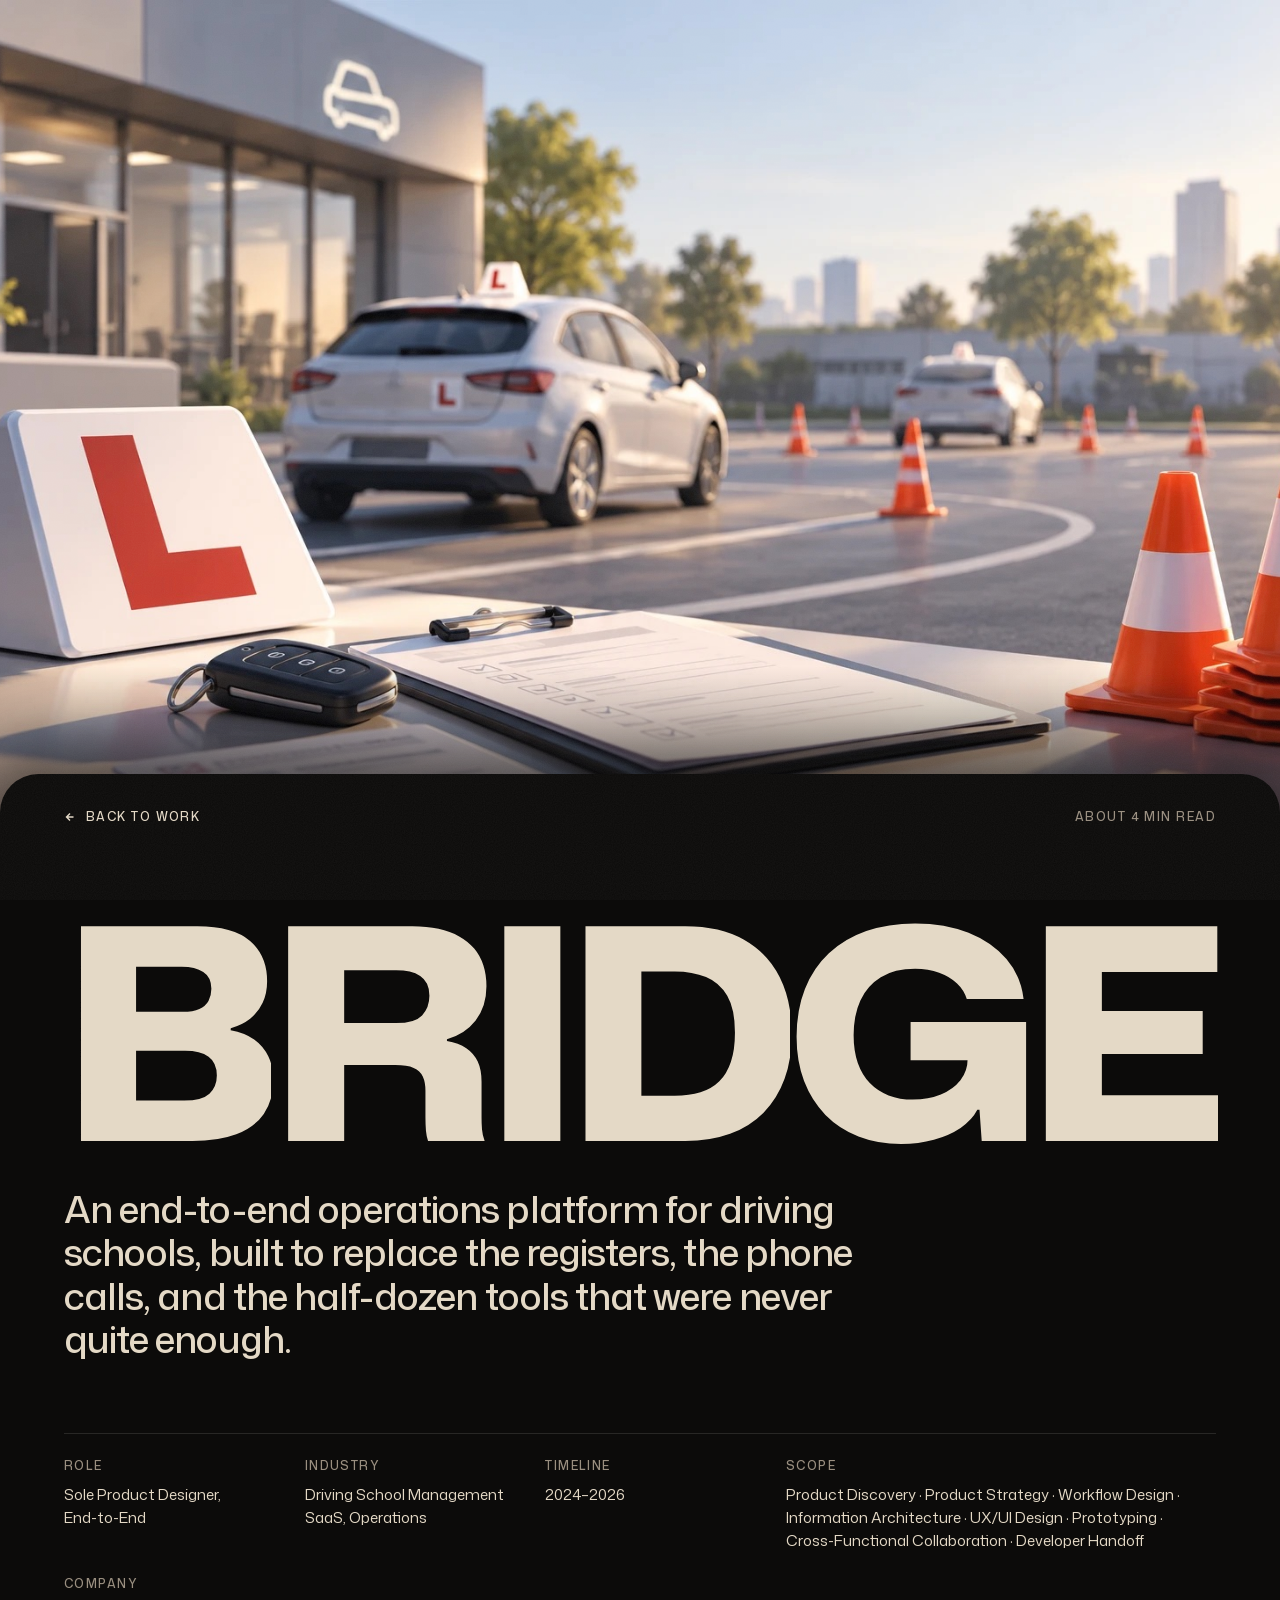
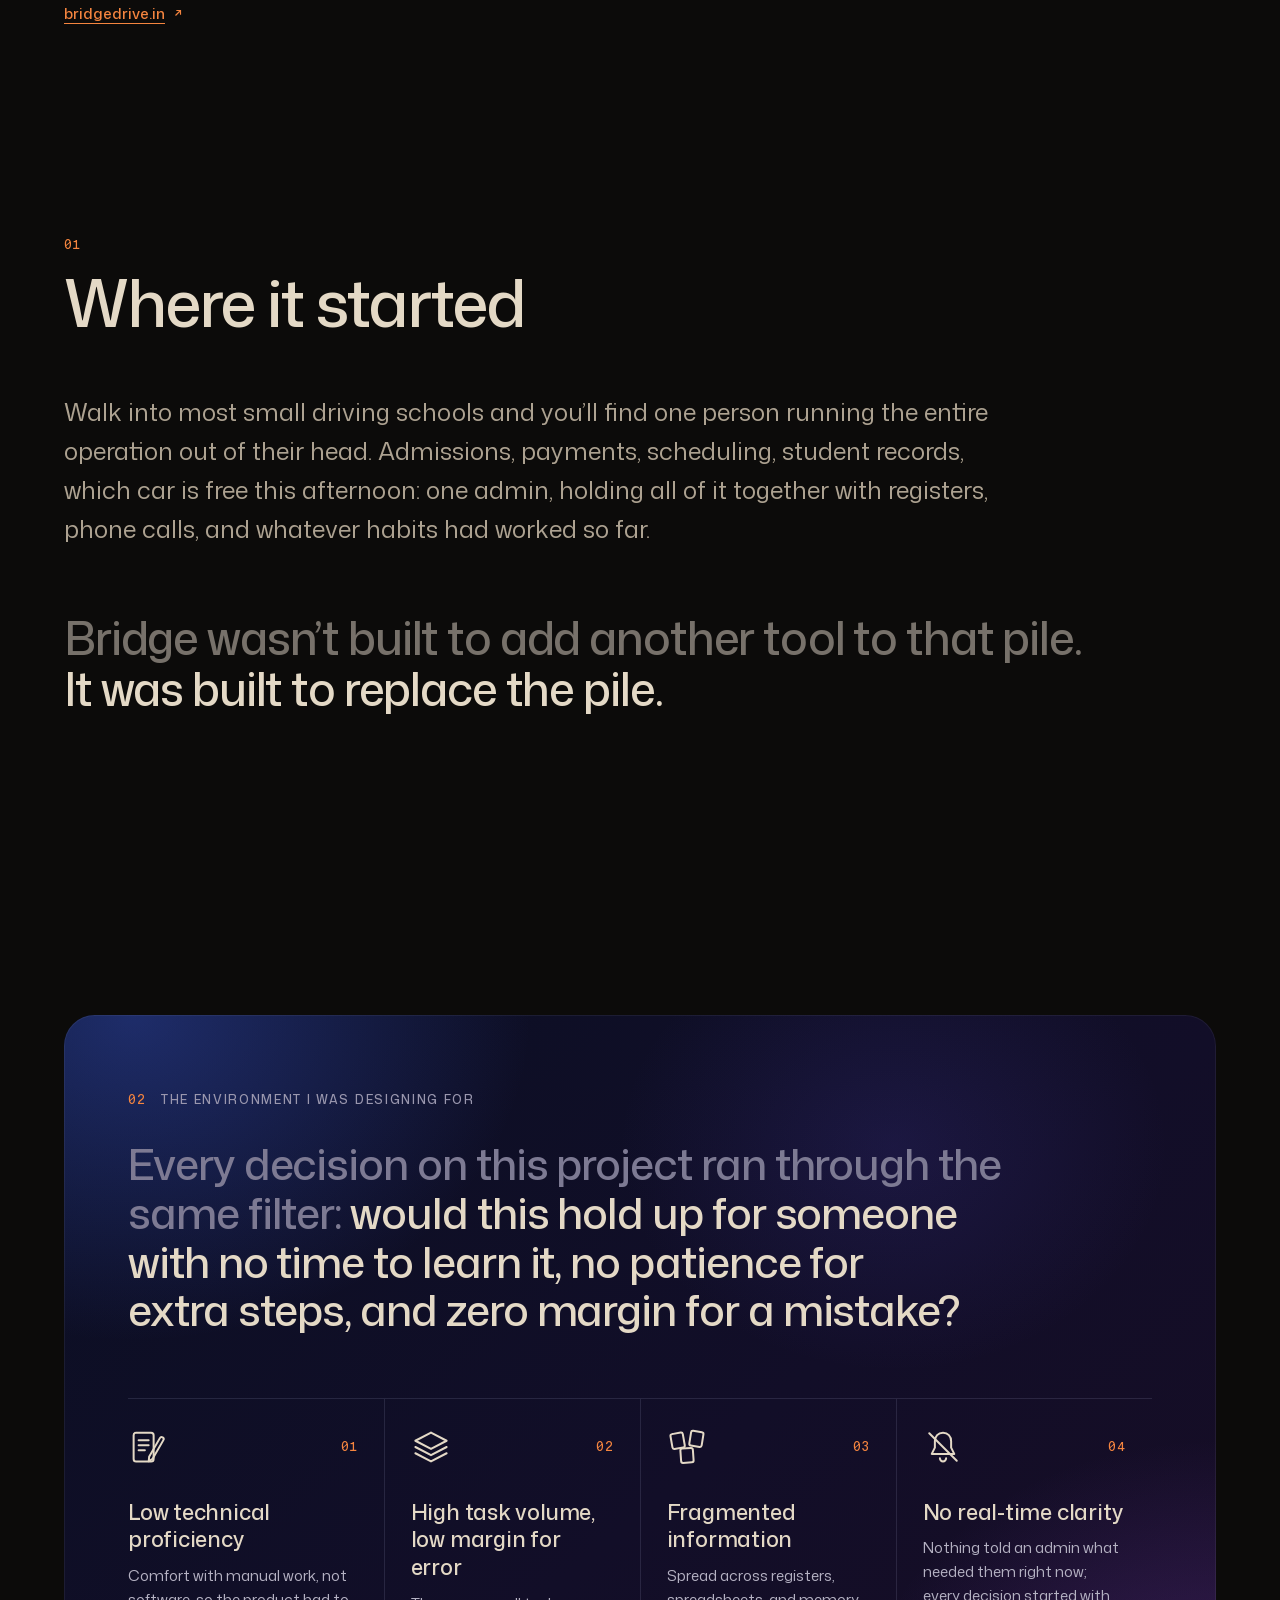
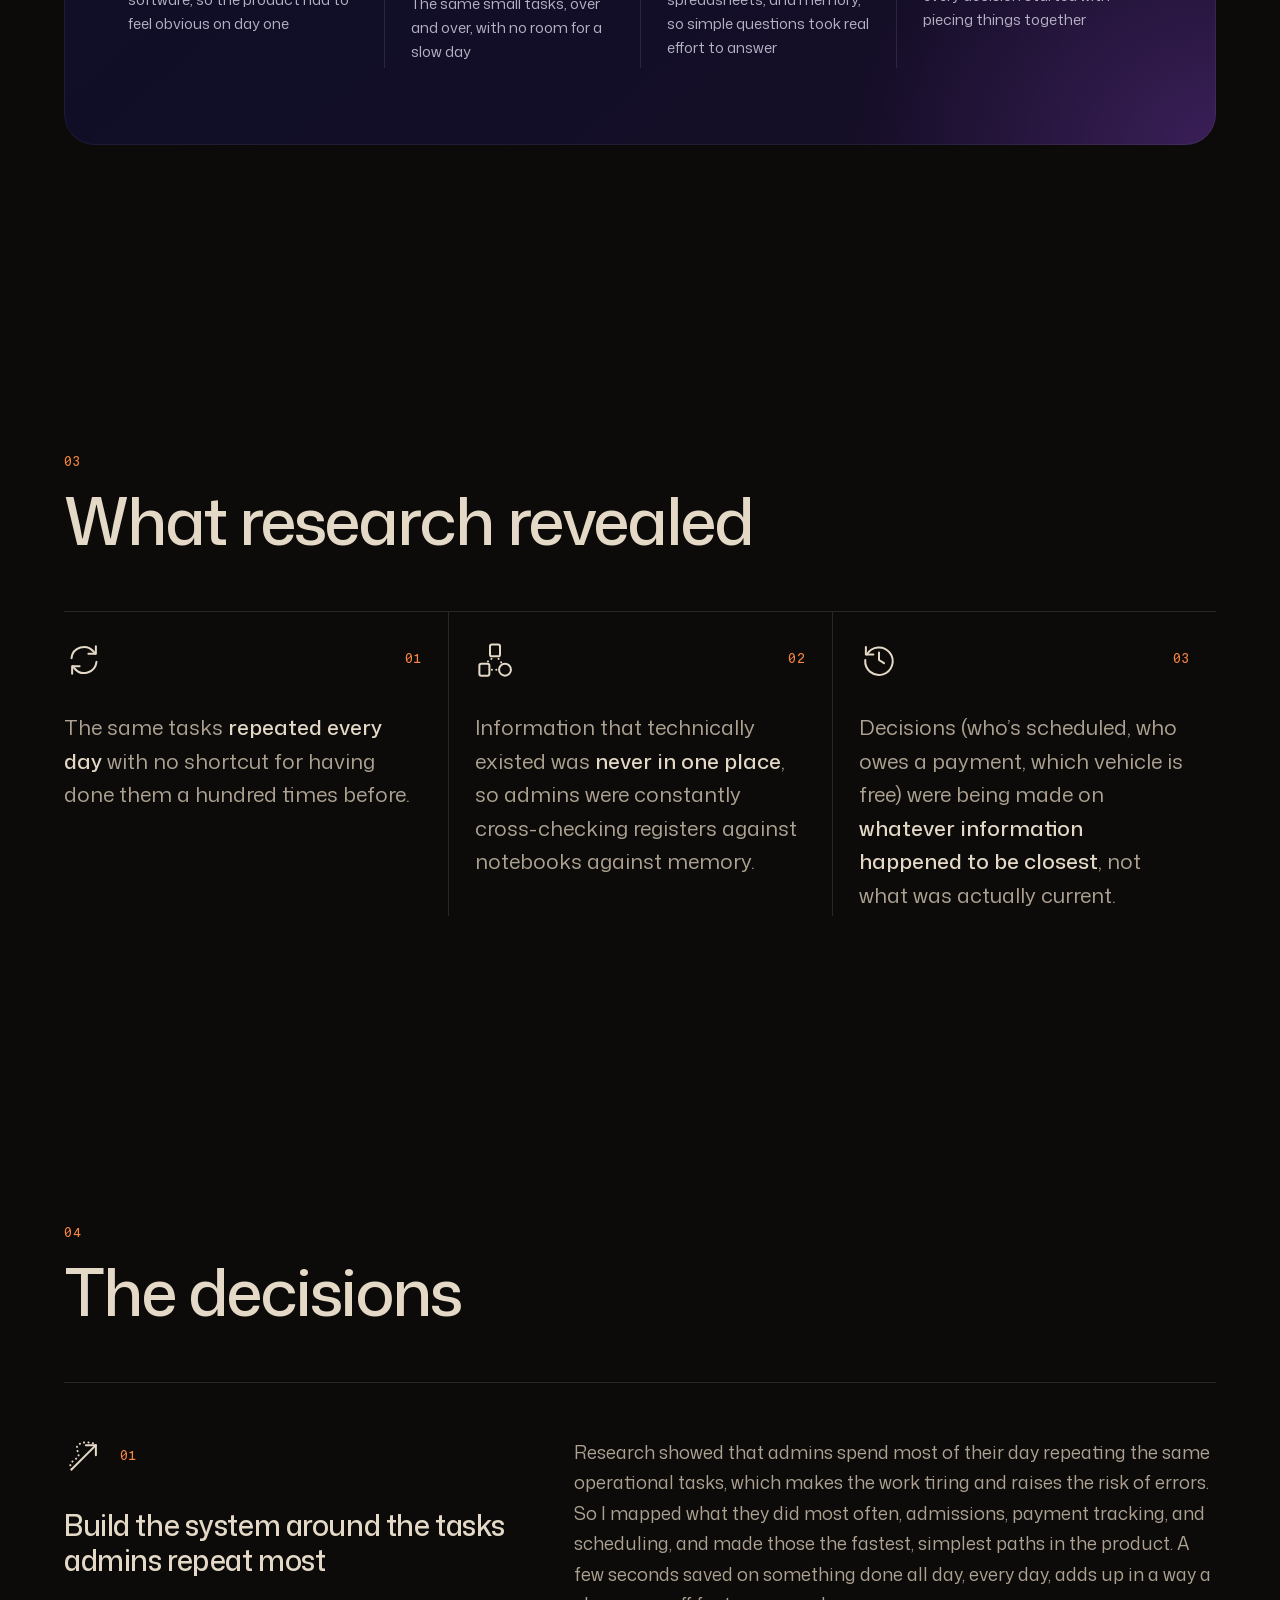
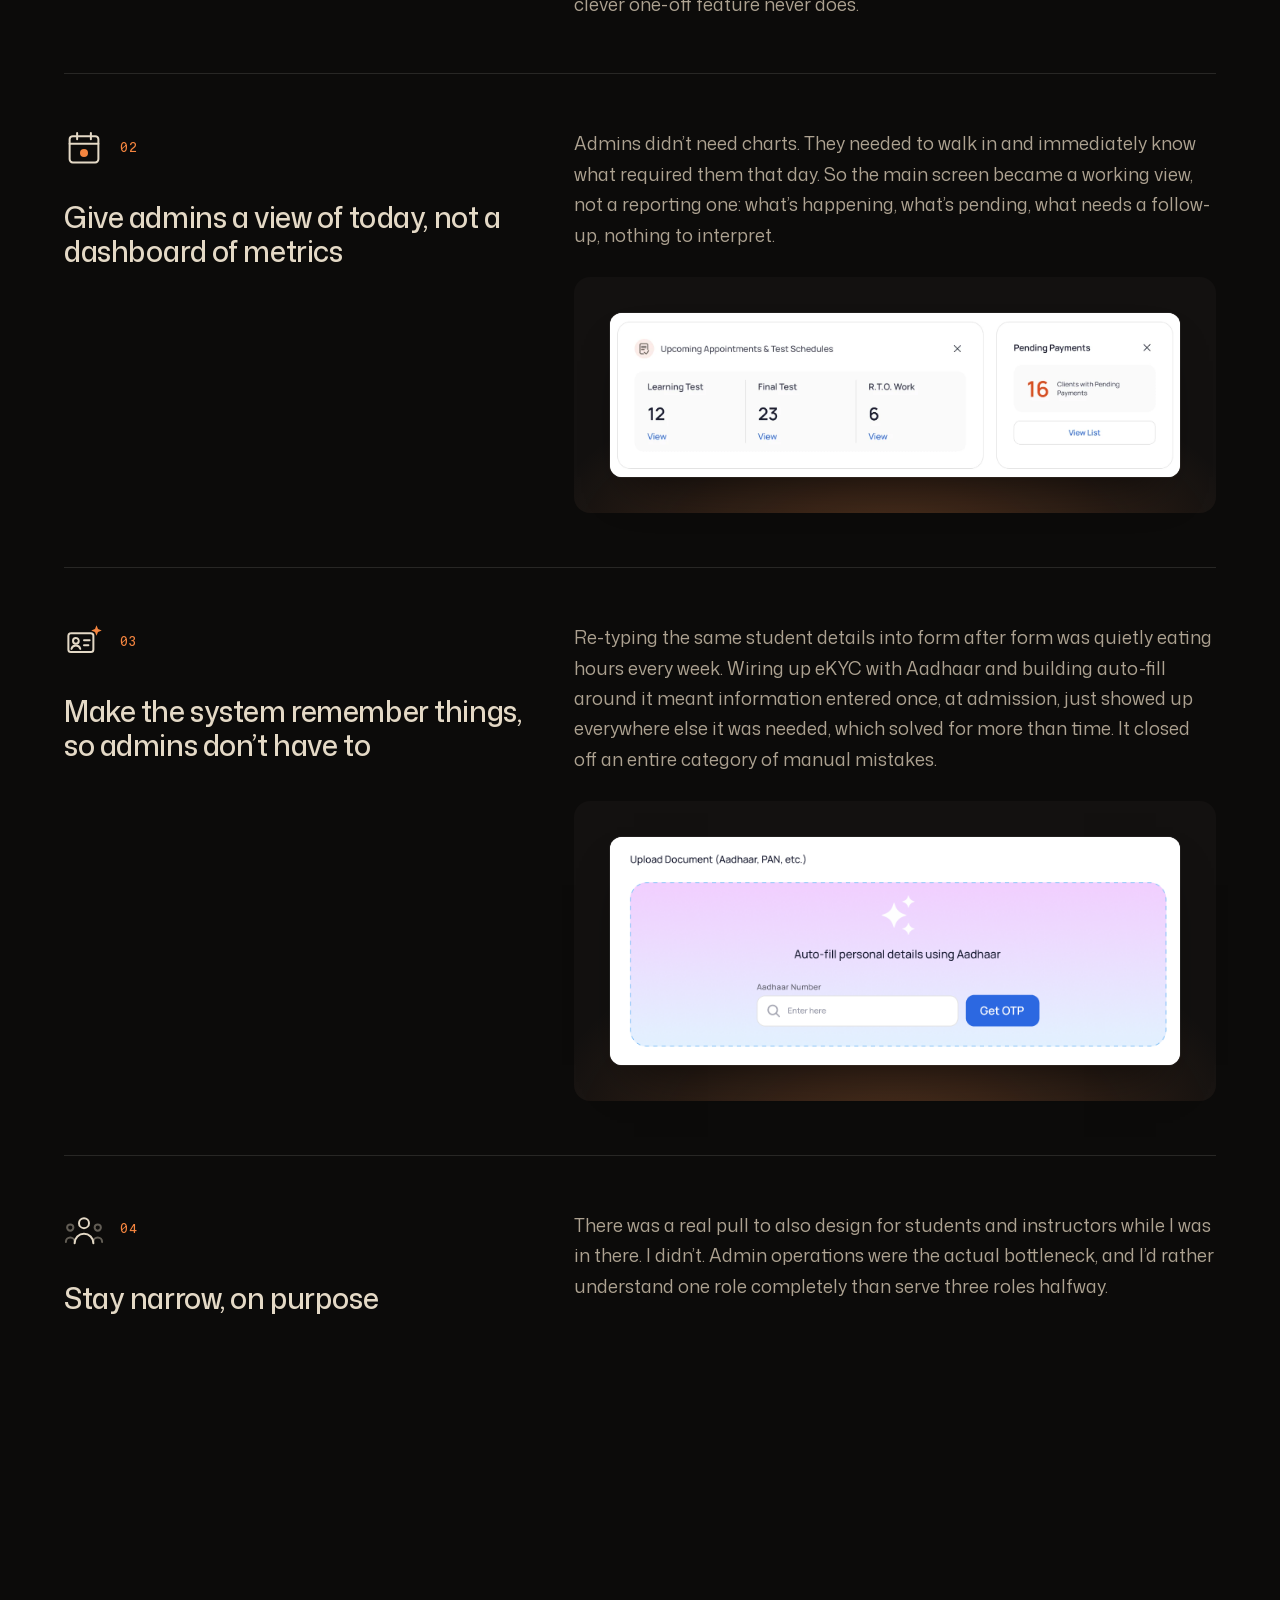
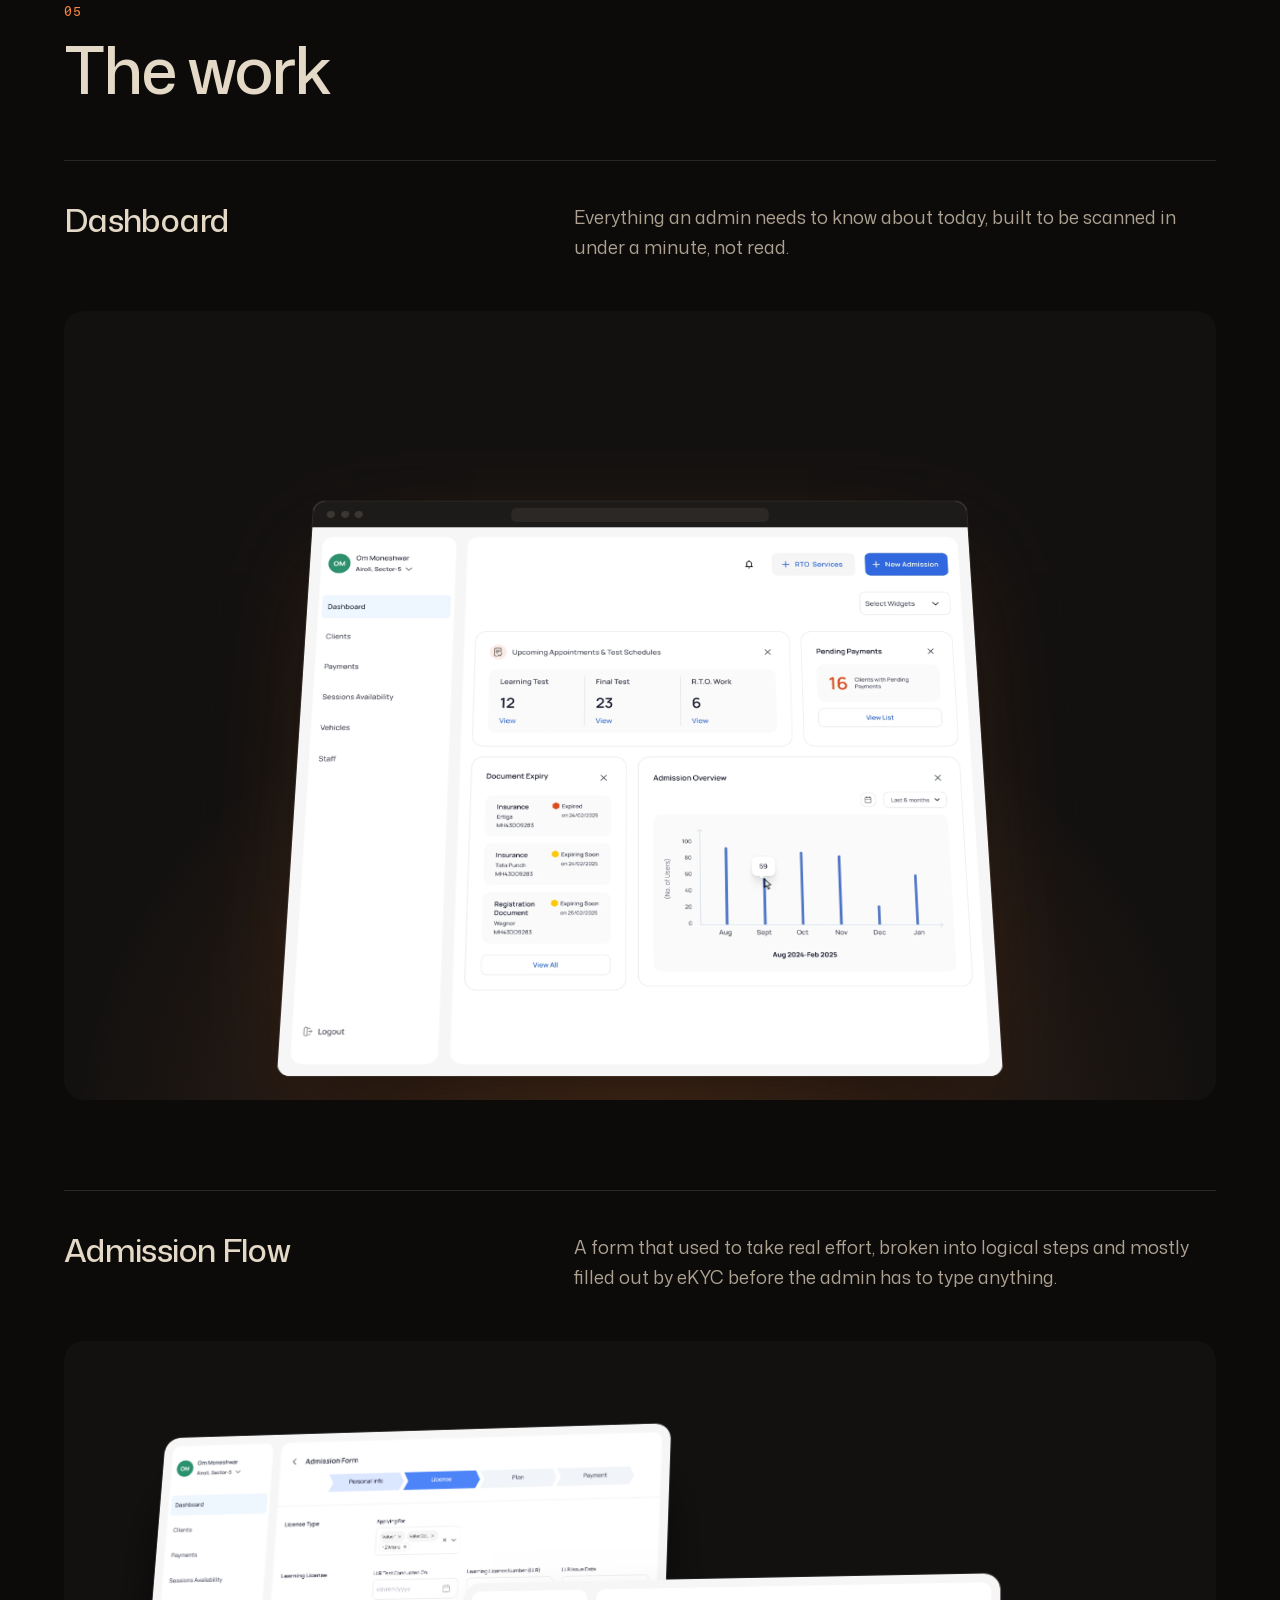
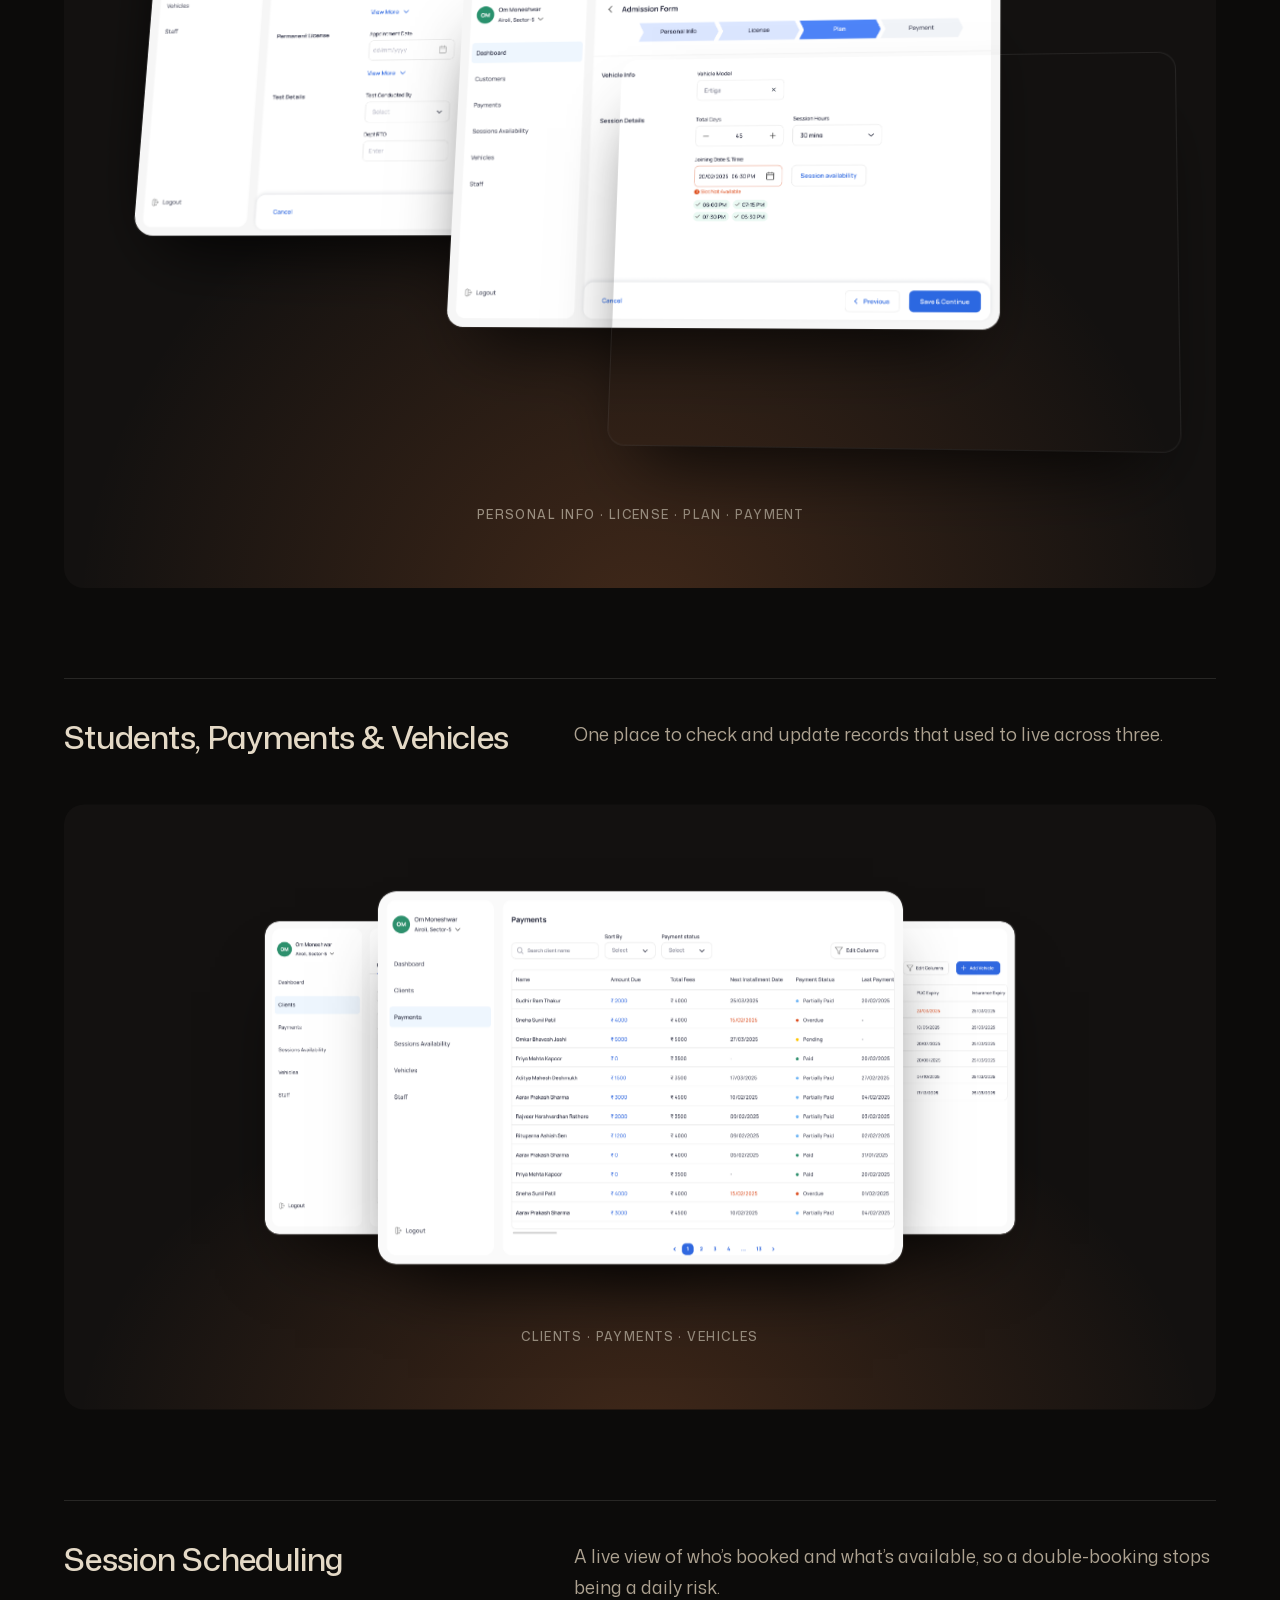
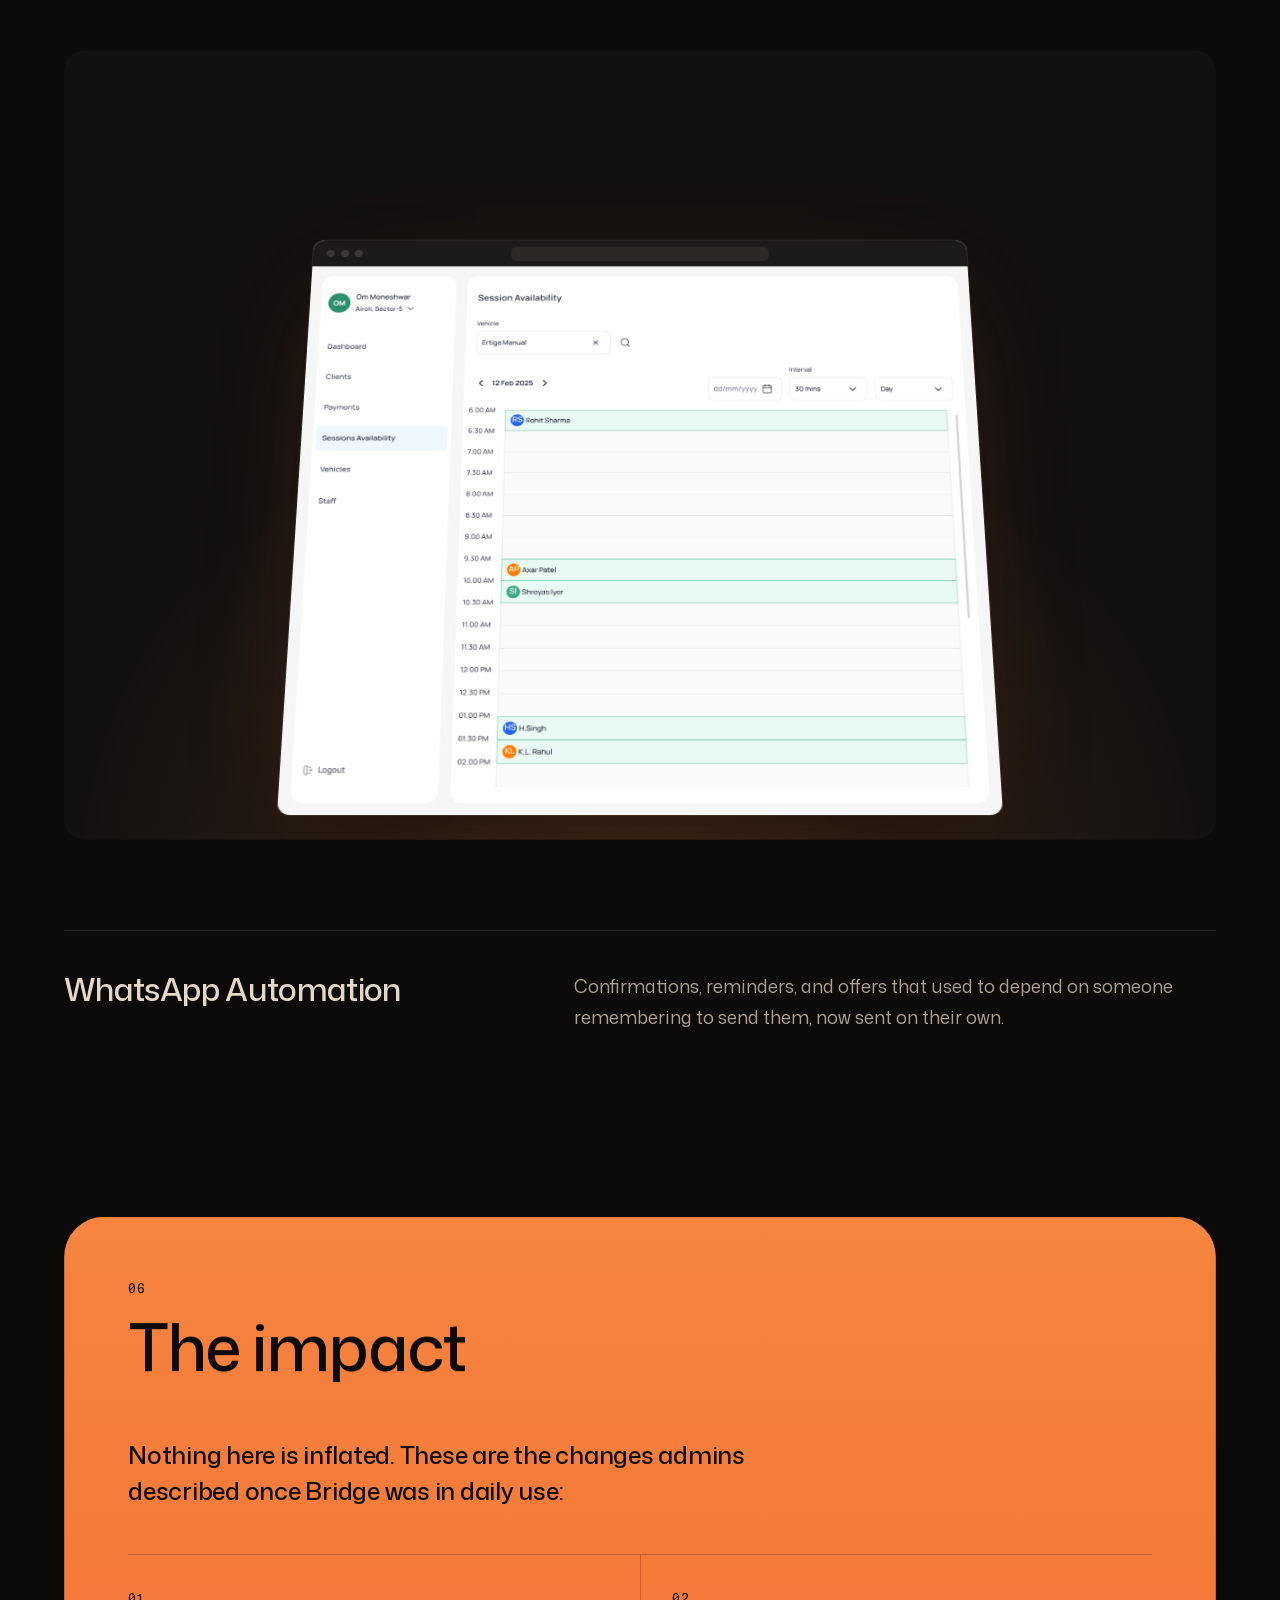
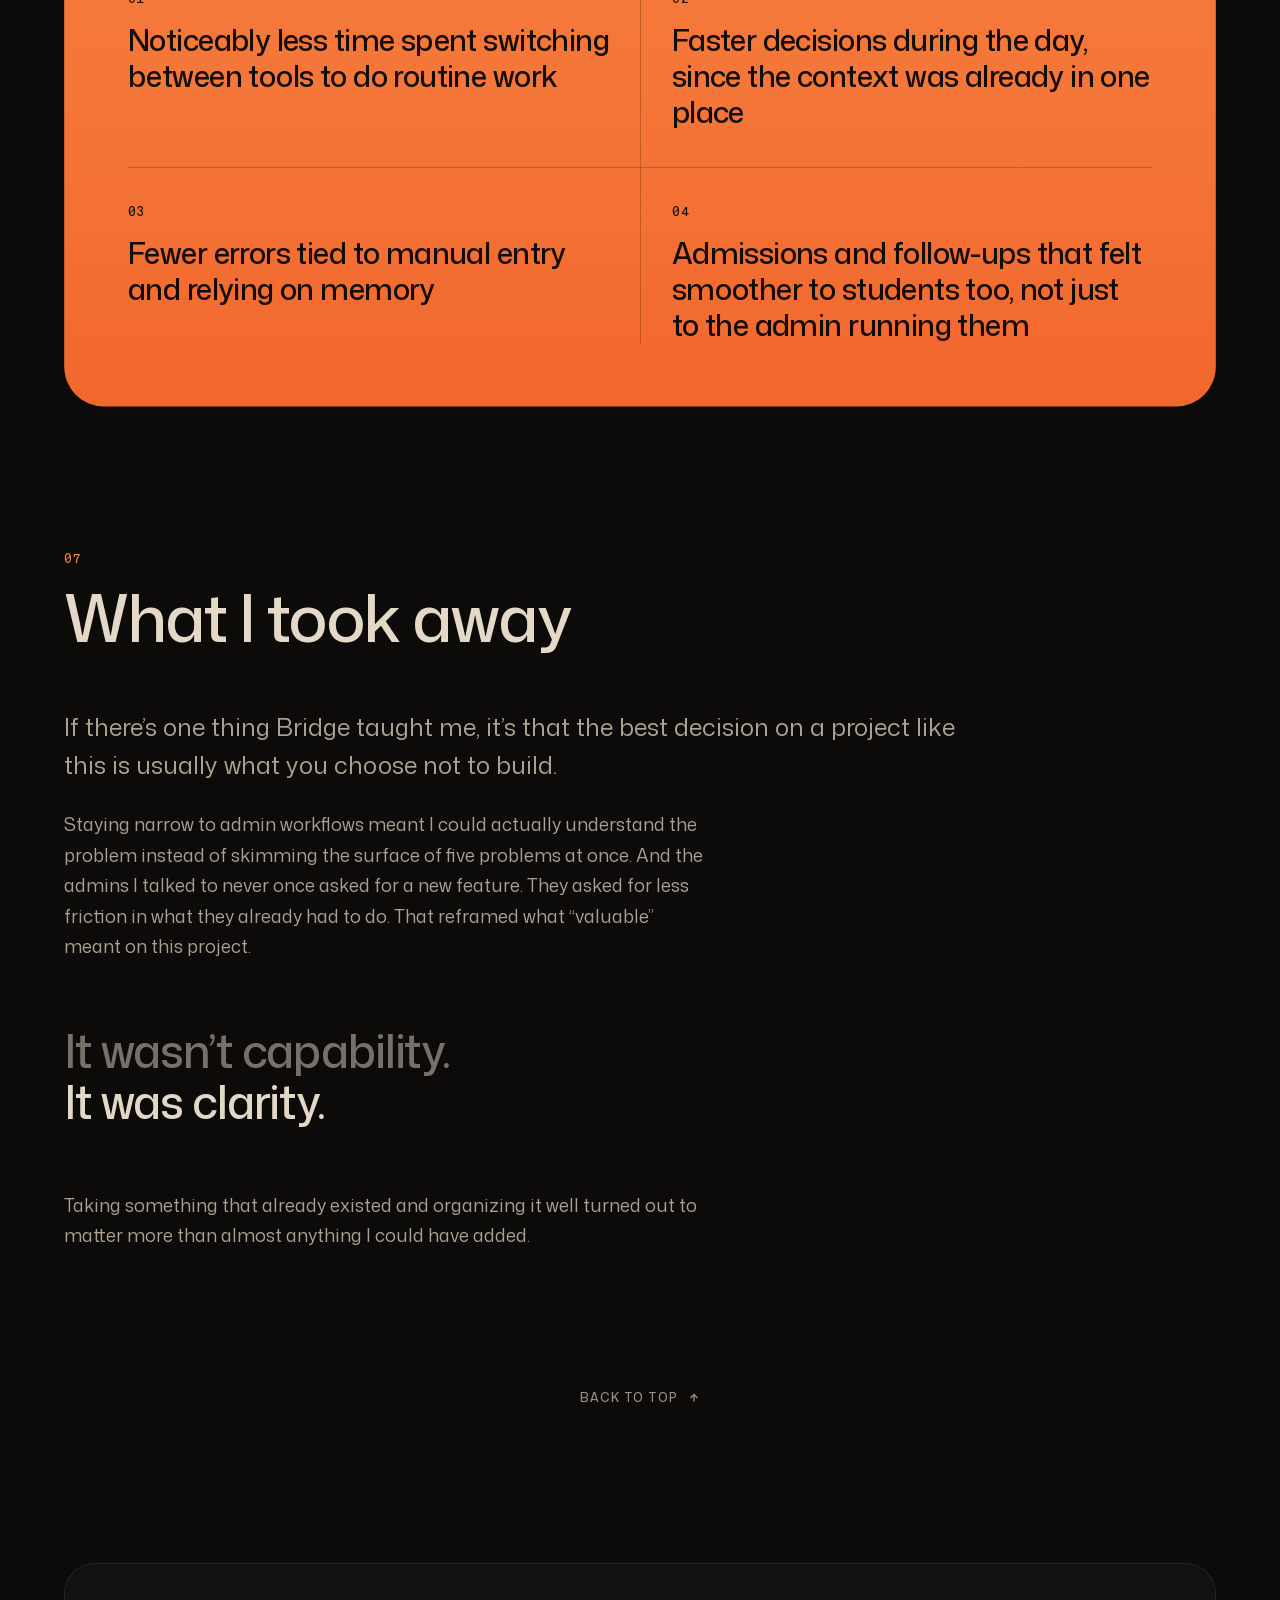
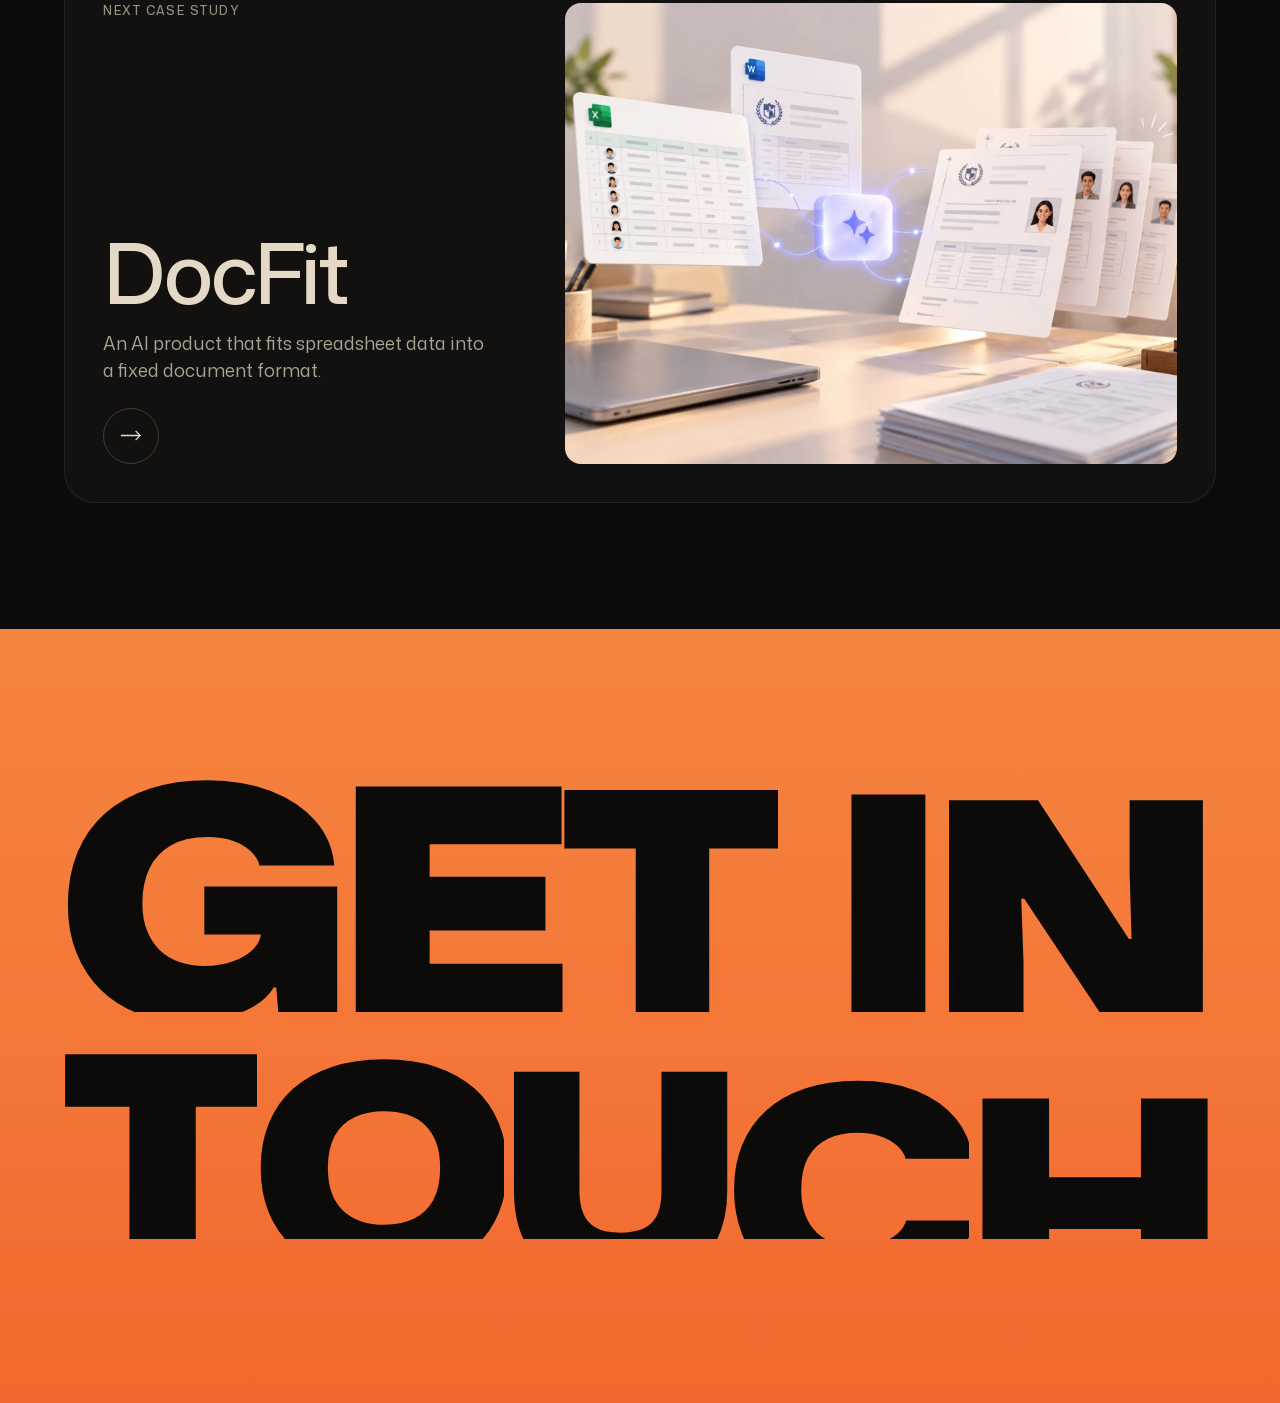
==== commit abfceb78: "Replace em dashes in the Bridge and Leucine case studies Co-Authored-By: Claude Opus 5.5 <noreply@an" ====
--- a/work/bridge/index.html
+++ b/work/bridge/index.html
@@ -83,7 +83,7 @@
 
     <header class="case-head">
       <h1 class="case-name" id="case-title"><span class="case-name__fit" data-case-name>Bridge</span></h1>
-      <p class="case-sub" data-reveal>An end-to-end operations platform for driving schools — built to replace the registers, the phone calls, and the half-dozen tools that were never quite enough.</p>
+      <p class="case-sub" data-reveal>An end-to-end operations platform for driving schools, built to replace the registers, the phone calls, and the half-dozen tools that were never quite enough.</p>
       <dl class="case-facts" data-reveal>
         <div><dt>Role</dt><dd>Sole Product Designer, <span class="case-keep">End-to-End</span></dd></div>
         <div><dt>Industry</dt><dd>Driving School Management SaaS, Operations</dd></div>
@@ -101,7 +101,7 @@
         <p class="case-num" aria-hidden="true">01</p>
         <h2 class="case-h2" id="ch-1-title" data-split>Where it started</h2>
       </header>
-      <p class="case-lead" data-reveal>Walk into most small driving schools and you’ll find one person running the entire operation out of their head. Admissions, payments, scheduling, student records, which car is free this afternoon — one admin, holding all of it together with registers, phone calls, and whatever habits had worked so far.</p>
+      <p class="case-lead" data-reveal>Walk into most small driving schools and you’ll find one person running the entire operation out of their head. Admissions, payments, scheduling, student records, which car is free this afternoon: one admin, holding all of it together with registers, phone calls, and whatever habits had worked so far.</p>
       <p class="case-quote case-quote--stack case-quote--close" data-reveal><span class="case-quote__soft">Bridge wasn’t built to add another tool to that pile.</span> <span class="case-quote__keep">It was built to replace the pile.</span></p>
     </section>
 
@@ -118,7 +118,7 @@
           <li>
             <div class="case-mark"><svg class="case-icon" viewBox="0 0 32 32" aria-hidden="true"><rect x="4.5" y="4.5" width="16" height="23" rx="2"/><path d="M8.5 10.5h8M8.5 14.5h8M8.5 18.5h5"/><path d="M16.6 27.4l.3-3.6 8.6-14.9a1.6 1.6 0 0 1 2.8 1.6l-8.6 14.9z"/></svg><span class="case-num" aria-hidden="true">01</span></div>
             <h3 class="case-h3">Low technical proficiency</h3>
-            <p class="case-small">Comfort with manual work, not software — the product had to feel obvious on day one</p>
+            <p class="case-small">Comfort with manual work, not software, so the product had to feel obvious on day one</p>
           </li>
           <li>
             <div class="case-mark"><svg class="case-icon" viewBox="0 0 32 32" aria-hidden="true"><path d="M16 4.5 3.5 11 16 17.5 28.5 11z"/><path d="m3.5 16 12.5 6.5L28.5 16"/><path d="m3.5 21 12.5 6.5L28.5 21"/></svg><span class="case-num" aria-hidden="true">02</span></div>
@@ -128,7 +128,7 @@
           <li>
             <div class="case-mark"><svg class="case-icon" viewBox="0 0 32 32" aria-hidden="true"><rect x="3.5" y="5" width="10" height="12" rx="1.5" transform="rotate(-10 8.5 11)"/><rect x="18.5" y="3.5" width="10" height="12" rx="1.5" transform="rotate(9 23.5 9.5)"/><rect x="11" y="17" width="10" height="11.5" rx="1.5" transform="rotate(-4 16 22.75)"/></svg><span class="case-num" aria-hidden="true">03</span></div>
             <h3 class="case-h3">Fragmented information</h3>
-            <p class="case-small">Spread across registers, spreadsheets, and memory — simple questions took real effort to answer</p>
+            <p class="case-small">Spread across registers, spreadsheets, and memory, so simple questions took real effort to answer</p>
           </li>
           <li>
             <div class="case-mark"><svg class="case-icon" viewBox="0 0 32 32" aria-hidden="true"><path d="M16 4.5c-3.9 0-6.5 3-6.5 6.8v5.2L7 21.5h18l-2.5-5v-5.2c0-3.8-2.6-6.8-6.5-6.8z"/><path d="M13.5 25a2.5 2.5 0 0 0 5 0"/><path d="M5 5l22 22"/></svg><span class="case-num" aria-hidden="true">04</span></div>
@@ -156,7 +156,7 @@
         </li>
         <li data-reveal>
           <div class="case-mark"><svg class="case-icon" viewBox="0 0 32 32" aria-hidden="true"><path d="M6.4 11.5A11 11 0 1 1 5 16"/><path d="M5.5 5.5v6h6"/><path d="M16 10v6l4 2.5"/></svg><span class="case-num" aria-hidden="true">03</span></div>
-          <p class="case-finding case-finding--line">Decisions — who’s scheduled, who owes a payment, which vehicle is free — were being made on <strong>whatever information happened to be closest</strong>, not what was actually current.</p>
+          <p class="case-finding case-finding--line">Decisions (who’s scheduled, who owes a payment, which vehicle is free) were being made on <strong>whatever information happened to be closest</strong>, not what was actually current.</p>
         </li>
       </ol>
     </section>
@@ -181,7 +181,7 @@
           <h3 class="case-h3 case-h3--lg">Give admins a view of today, not a dashboard of metrics</h3>
         </div>
         <div class="case-row__main">
-          <p class="case-body">Admins didn’t need charts. They needed to walk in and immediately know what required them that day. So the main screen became a working view, not a reporting one — what’s happening, what’s pending, what needs a follow-up, nothing to interpret.</p>
+          <p class="case-body">Admins didn’t need charts. They needed to walk in and immediately know what required them that day. So the main screen became a working view, not a reporting one: what’s happening, what’s pending, what needs a follow-up, nothing to interpret.</p>
           <figure class="case-detail">
             <div class="case-crop" style="aspect-ratio: 1462 / 420; --x: 490; --y: 335; --w: 1462; --h: 420; --iw: 2000">
               <img src="../../assets/img/work/bridge/dashboard.png" width="2000" height="1729" loading="lazy" decoding="async" alt="The top of Bridge’s dashboard: upcoming appointments and test schedules, with 12 learning tests, 23 final tests and 6 RTO jobs, and 16 clients with pending payments, each with a link to the list.">
@@ -294,7 +294,7 @@
           <p class="case-num" aria-hidden="true">06</p>
           <h2 class="case-h2" id="ch-6-title" data-split>The impact</h2>
         </header>
-        <p class="case-impact__intro">Nothing here is inflated — these are the changes admins described once Bridge was in daily use:</p>
+        <p class="case-impact__intro">Nothing here is inflated. These are the changes admins described once Bridge was in daily use:</p>
         <ul class="case-outcomes">
           <li><span class="case-num" aria-hidden="true">01</span><p>Noticeably less time spent switching between tools to do routine work</p></li>
           <li><span class="case-num" aria-hidden="true">02</span><p>Faster decisions during the day, since the context was already in one place</p></li>
@@ -310,7 +310,7 @@
         <h2 class="case-h2" id="ch-7-title" data-split>What I took away</h2>
       </header>
       <p class="case-lead" data-reveal>If there’s one thing Bridge taught me, it’s that the best decision on a project like this is usually what you choose not to build.</p>
-      <p class="case-body" data-reveal>Staying narrow to admin workflows meant I could actually understand the problem instead of skimming the surface of five problems at once. And the admins I talked to never once asked for a new feature — they asked for less friction in what they already had to do. That reframed what “valuable” meant on this project.</p>
+      <p class="case-body" data-reveal>Staying narrow to admin workflows meant I could actually understand the problem instead of skimming the surface of five problems at once. And the admins I talked to never once asked for a new feature. They asked for less friction in what they already had to do. That reframed what “valuable” meant on this project.</p>
       <p class="case-quote case-quote--stack" data-reveal><span class="case-quote__soft">It wasn’t capability.</span> <span class="case-quote__keep">It was clarity.</span></p>
       <p class="case-body" data-reveal>Taking something that already existed and organizing it well turned out to matter more than almost anything I could have added.</p>
     </section>
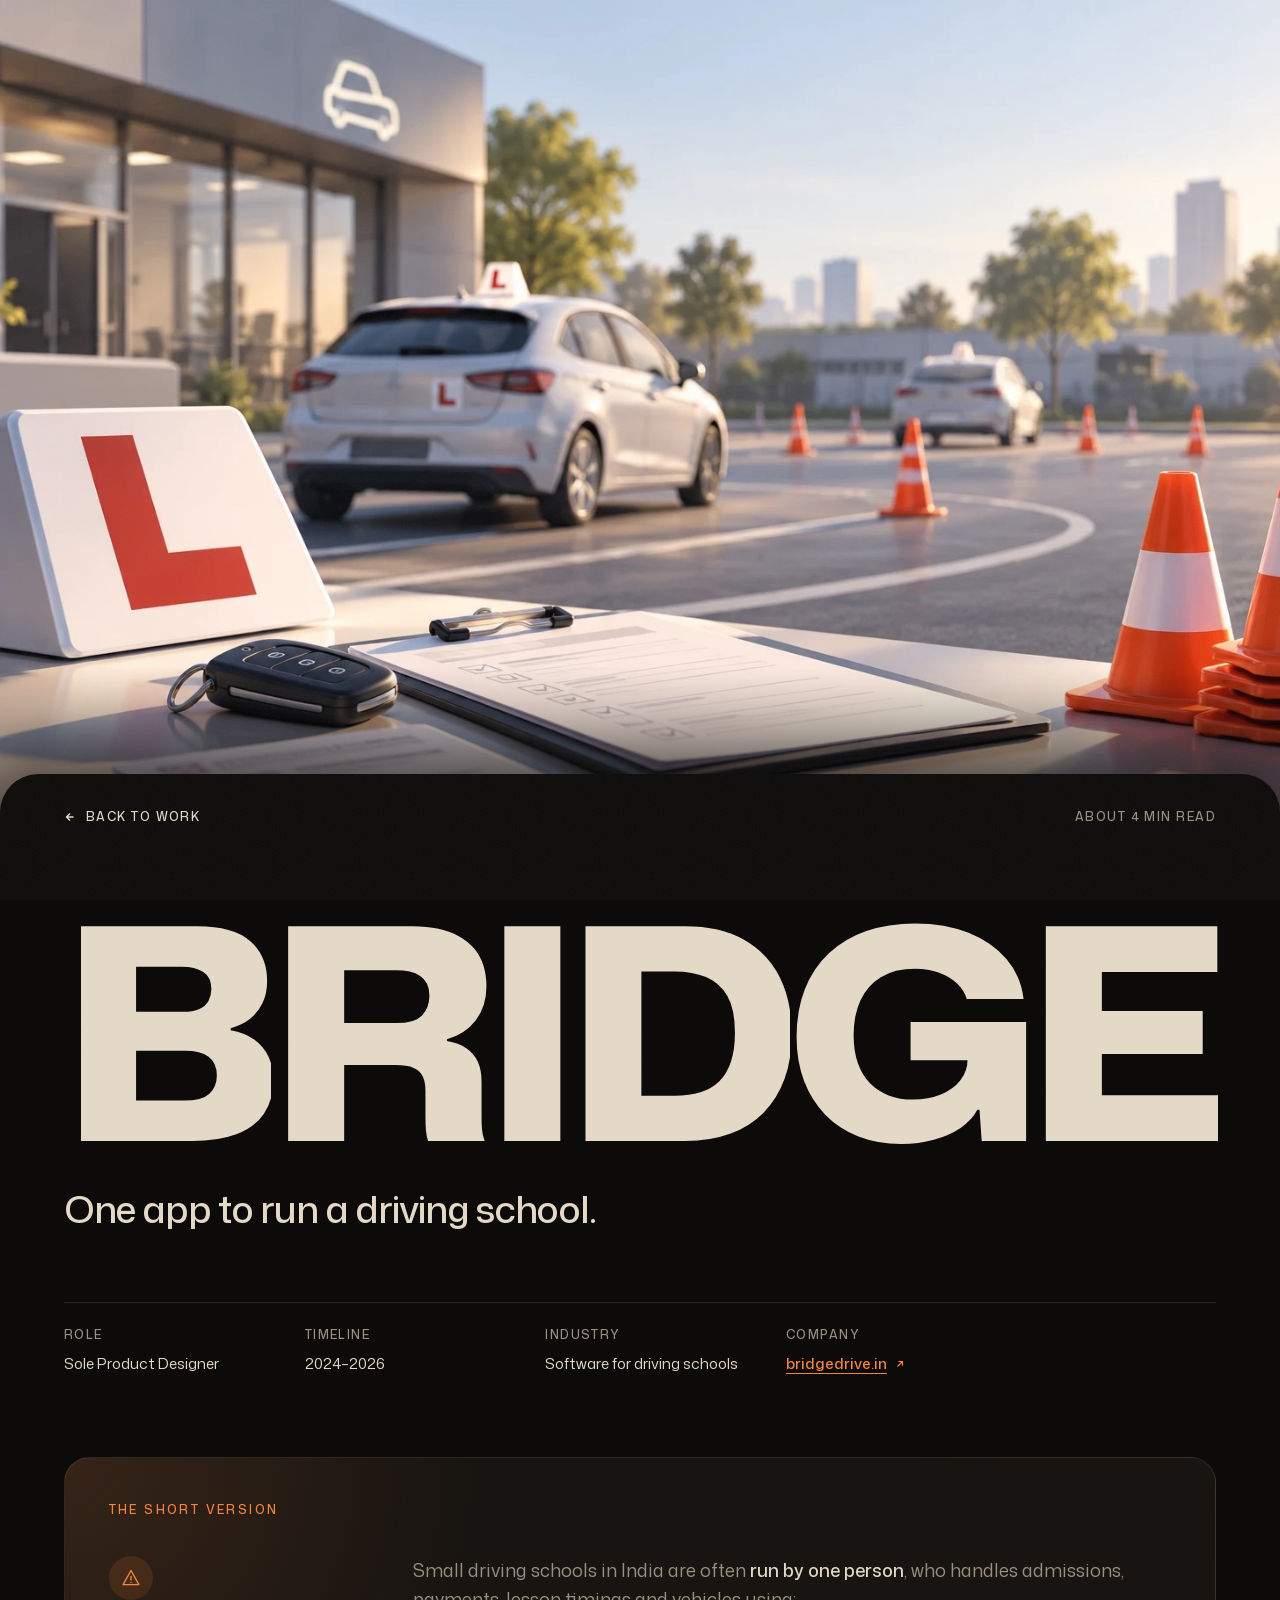
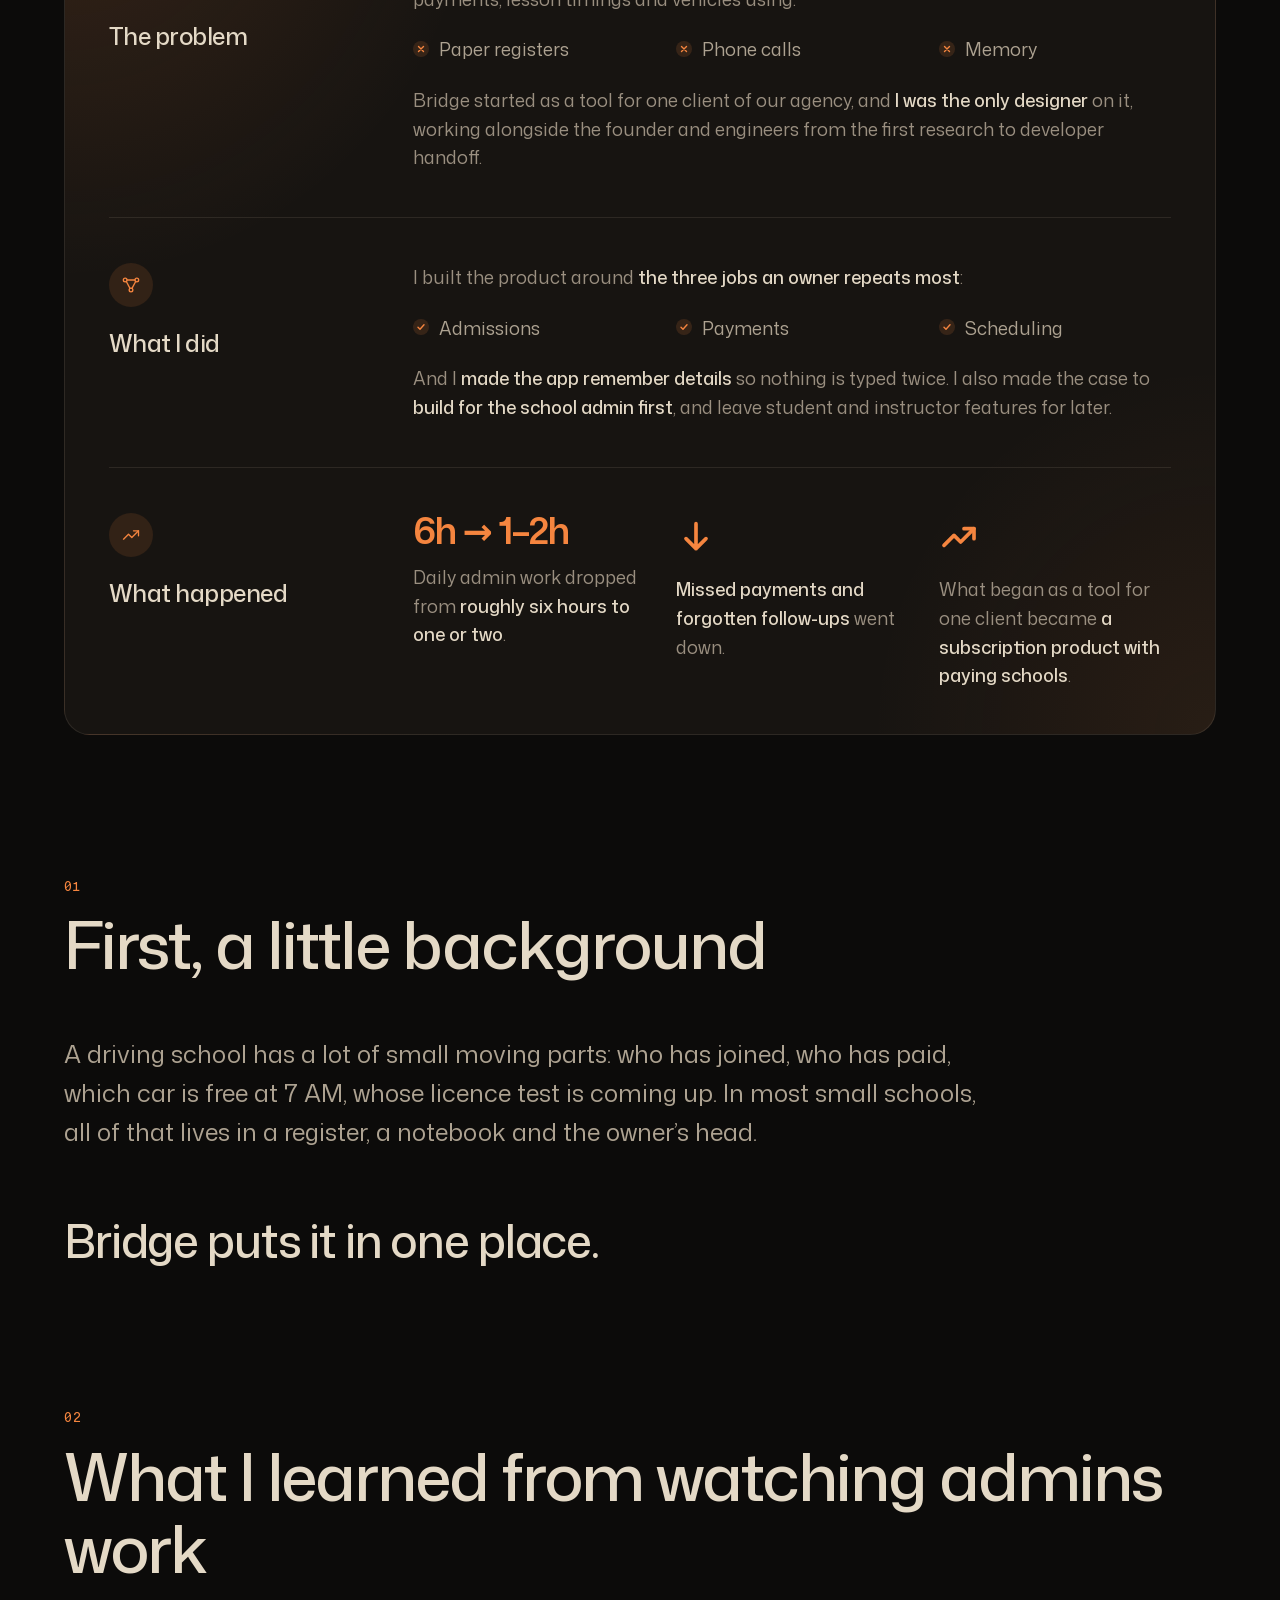
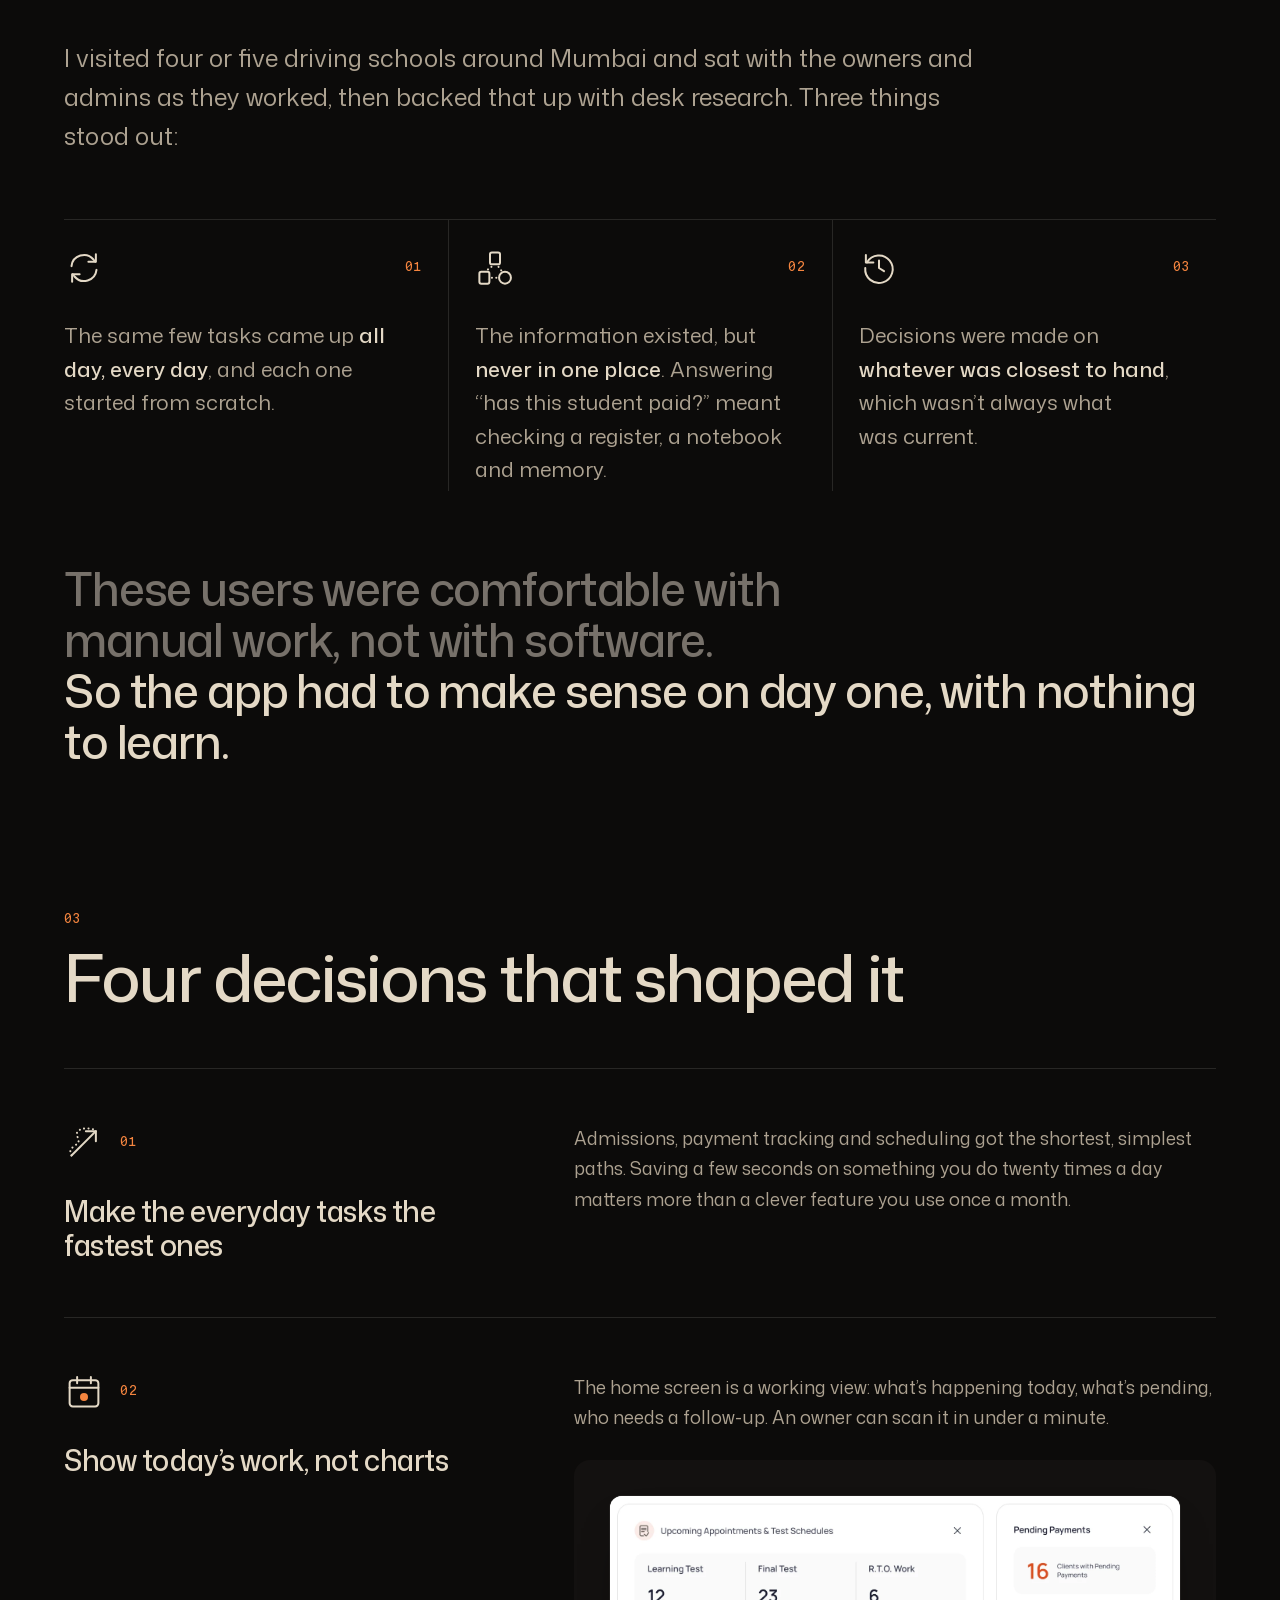
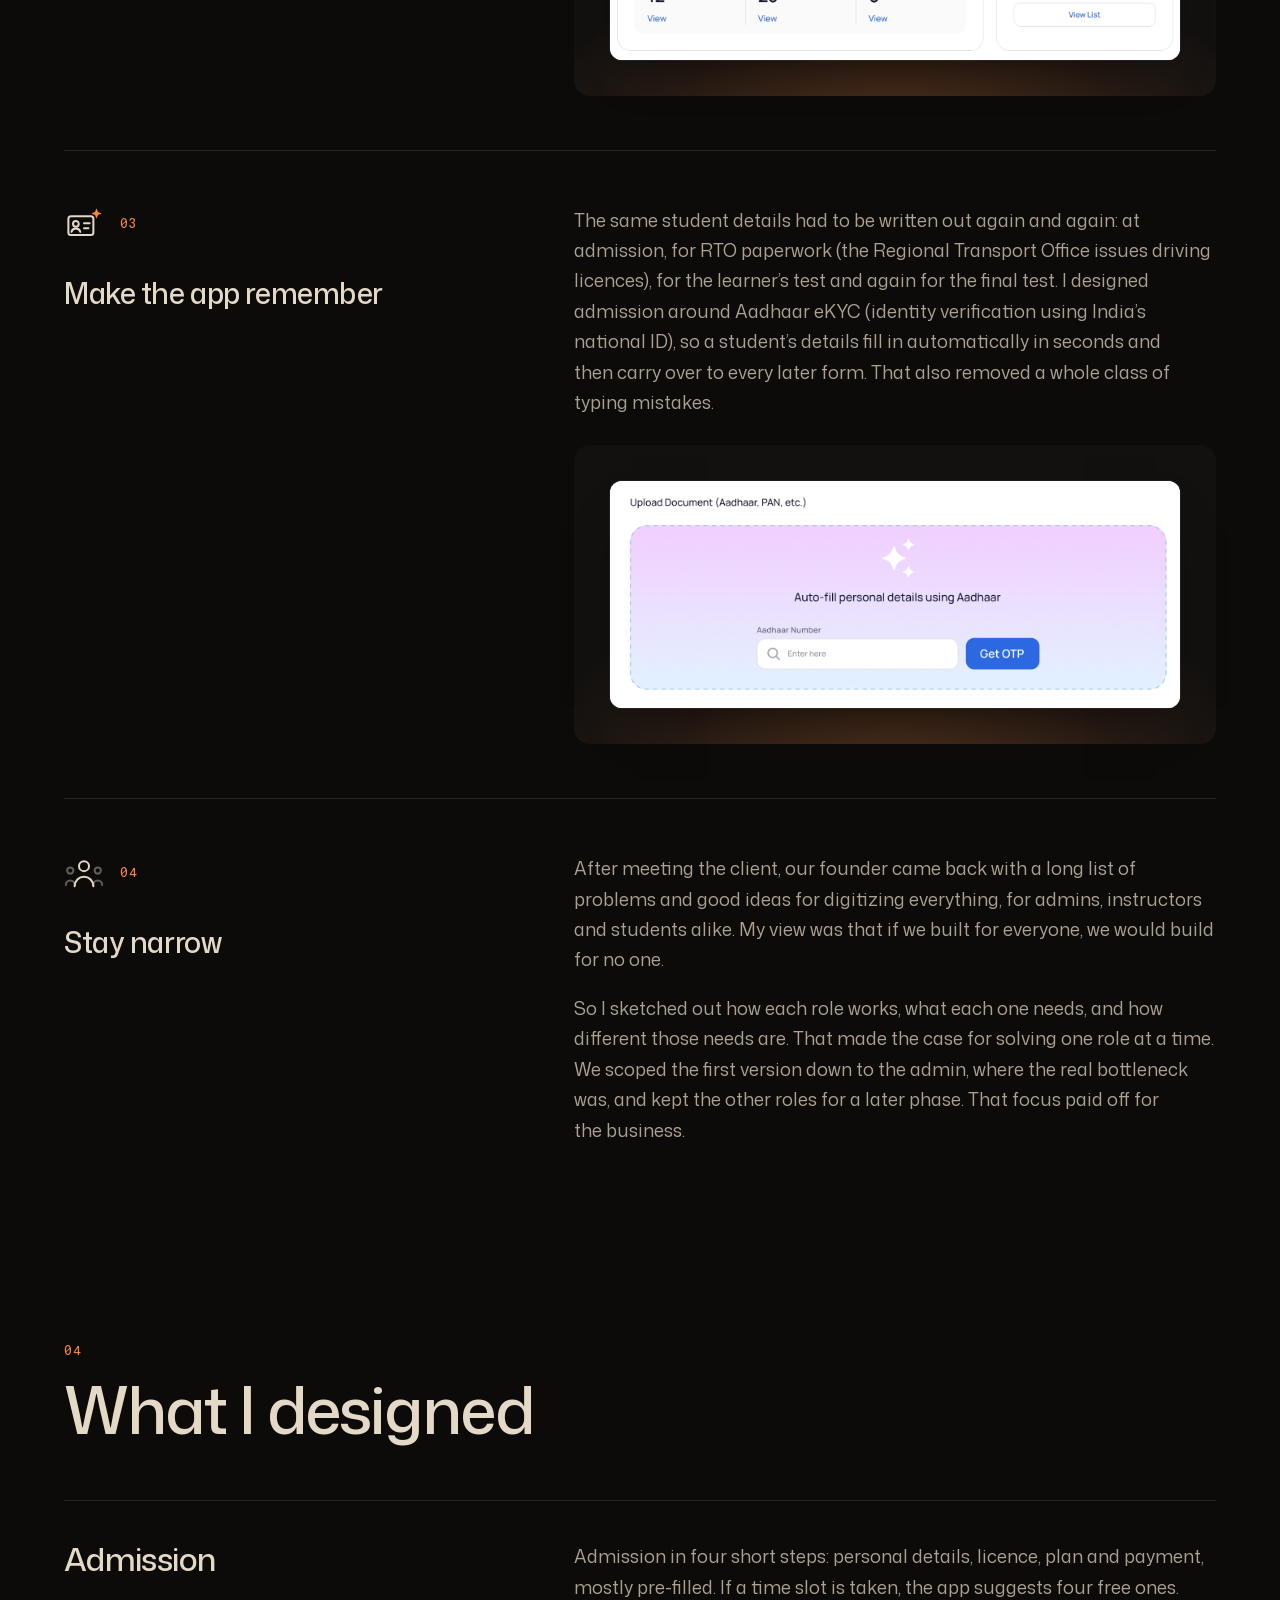
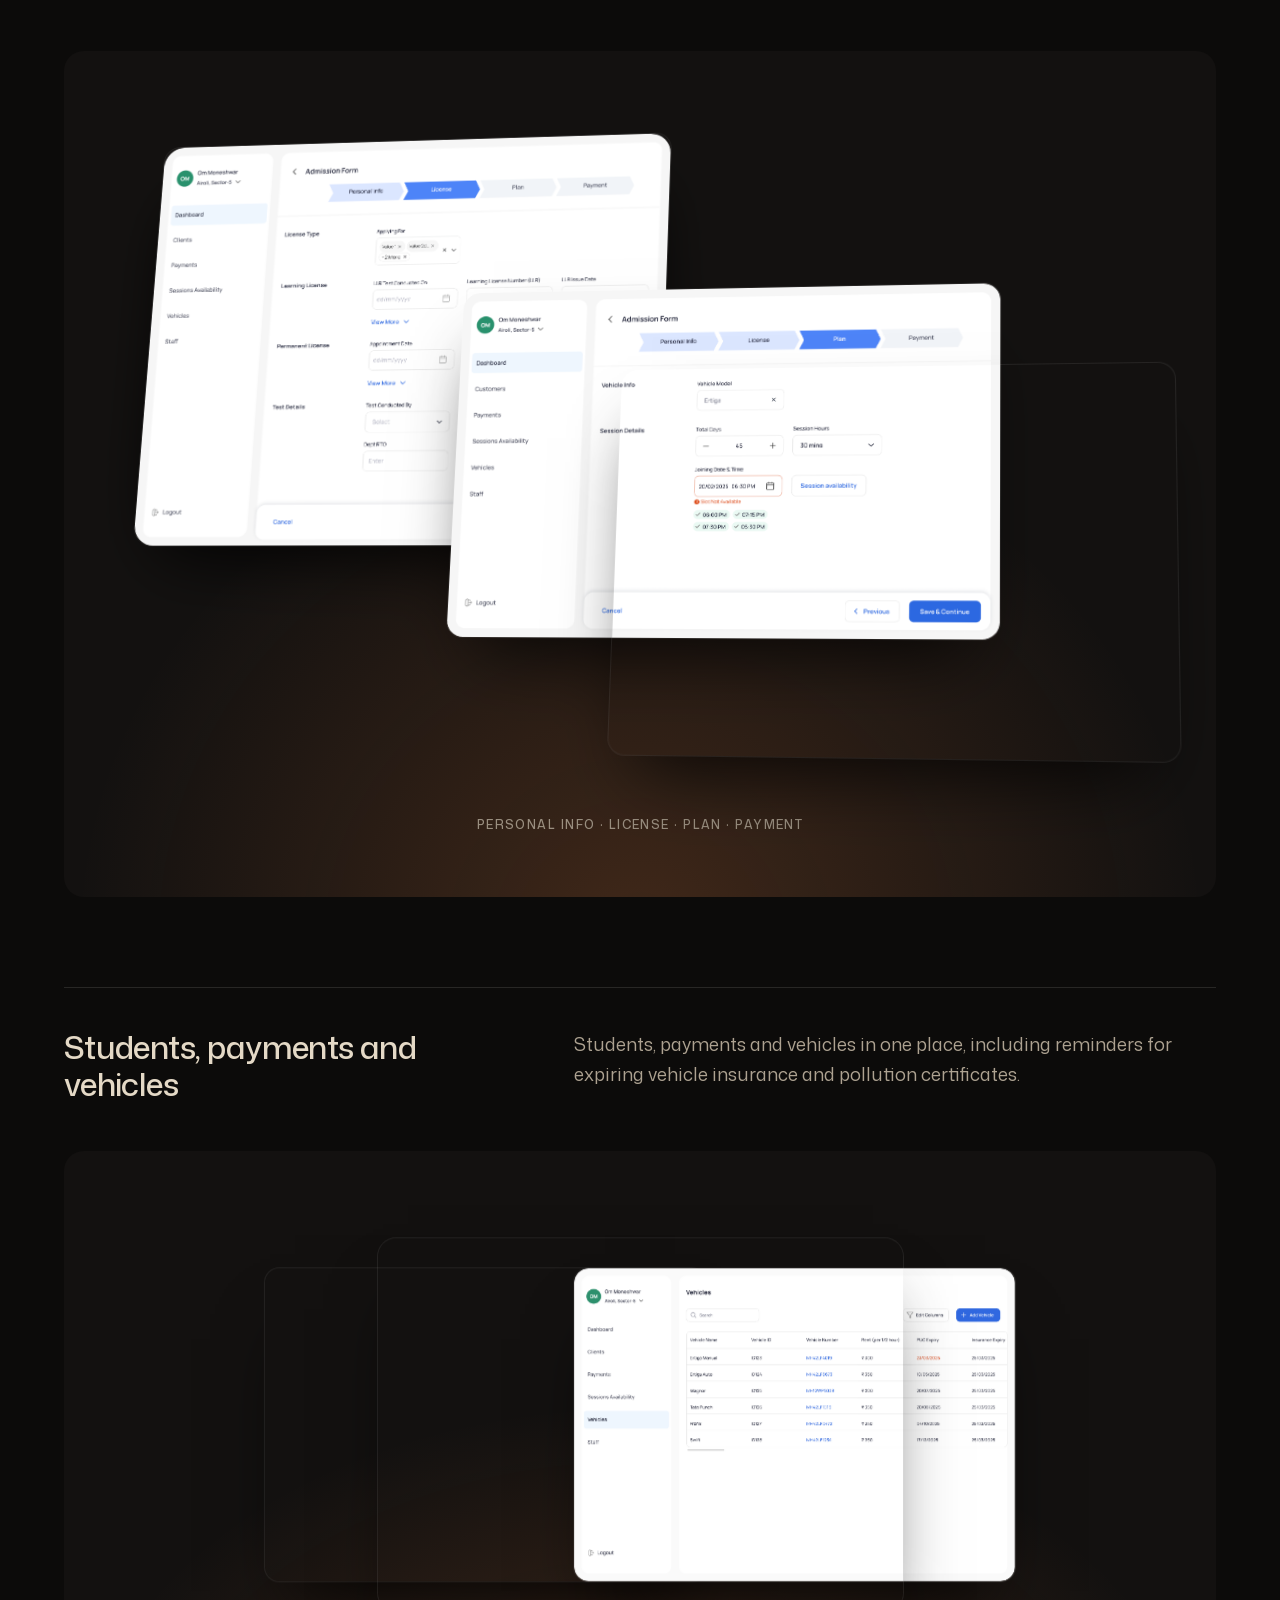
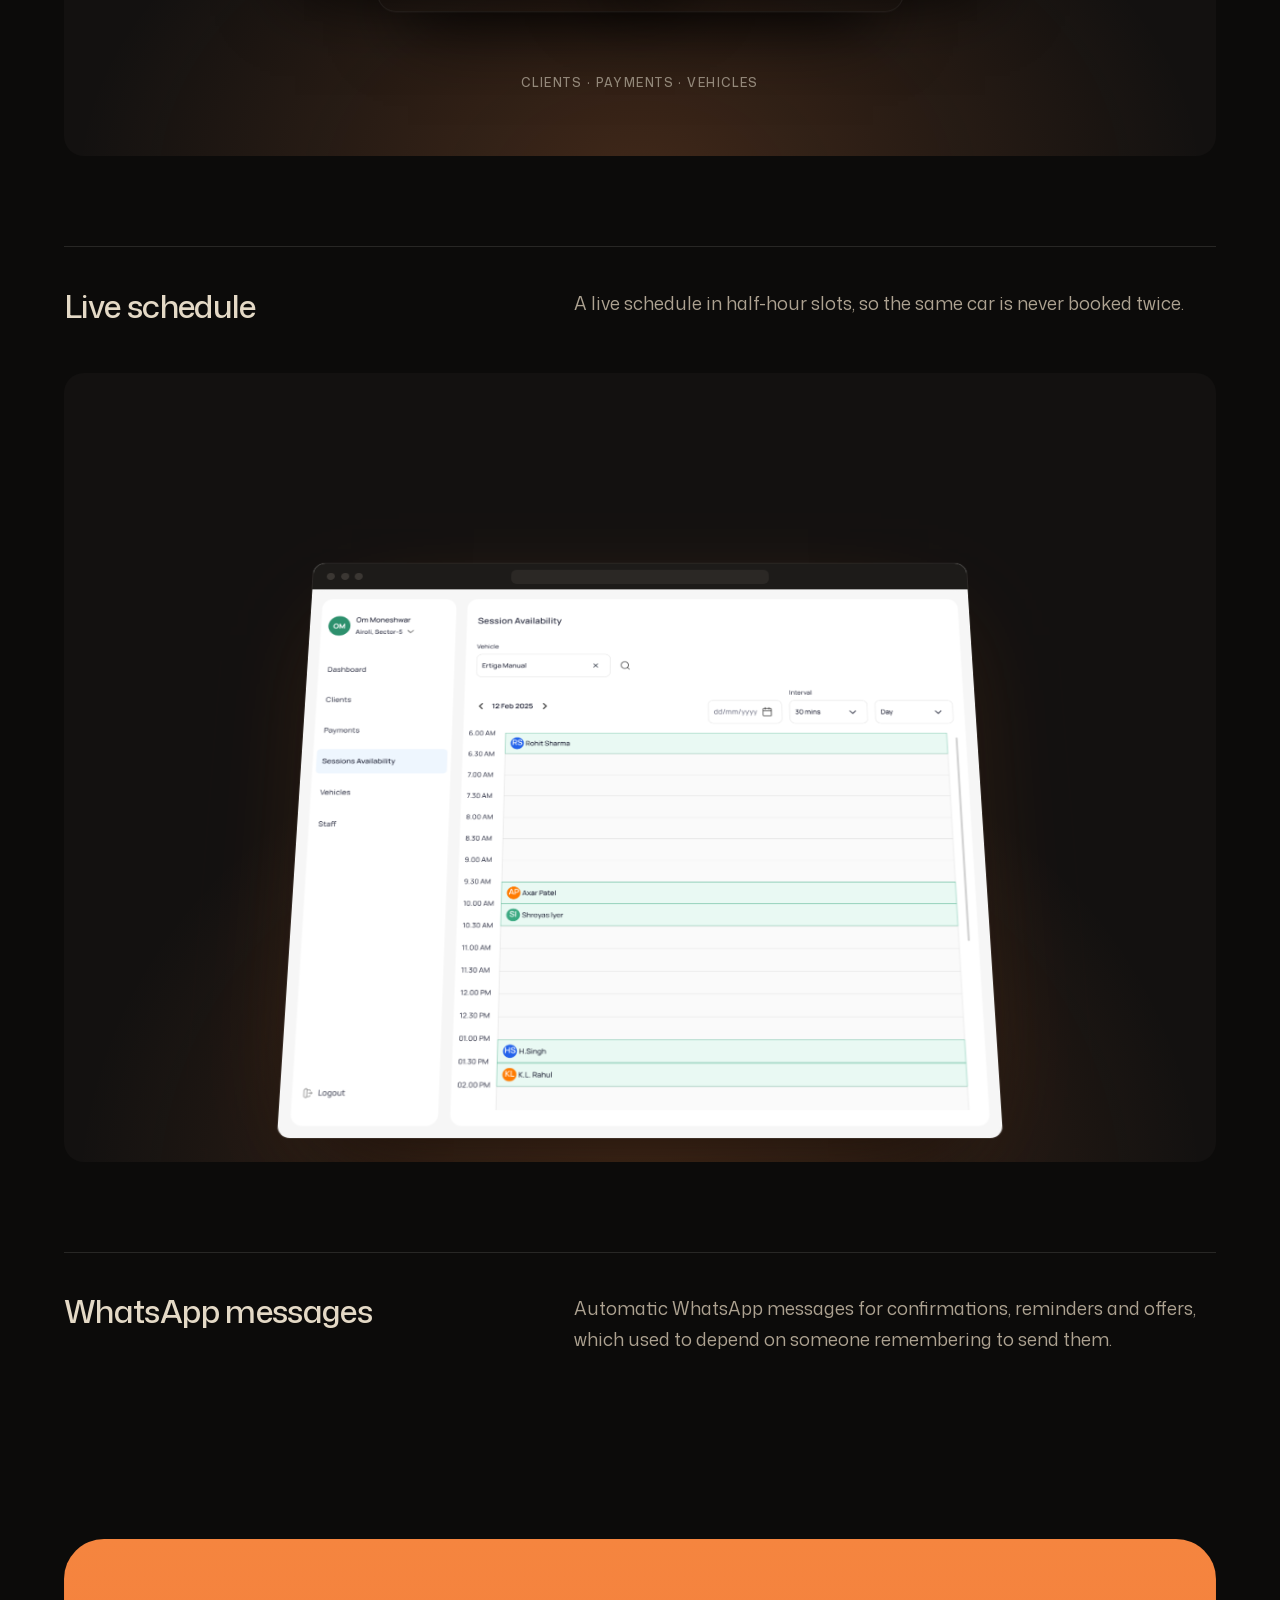
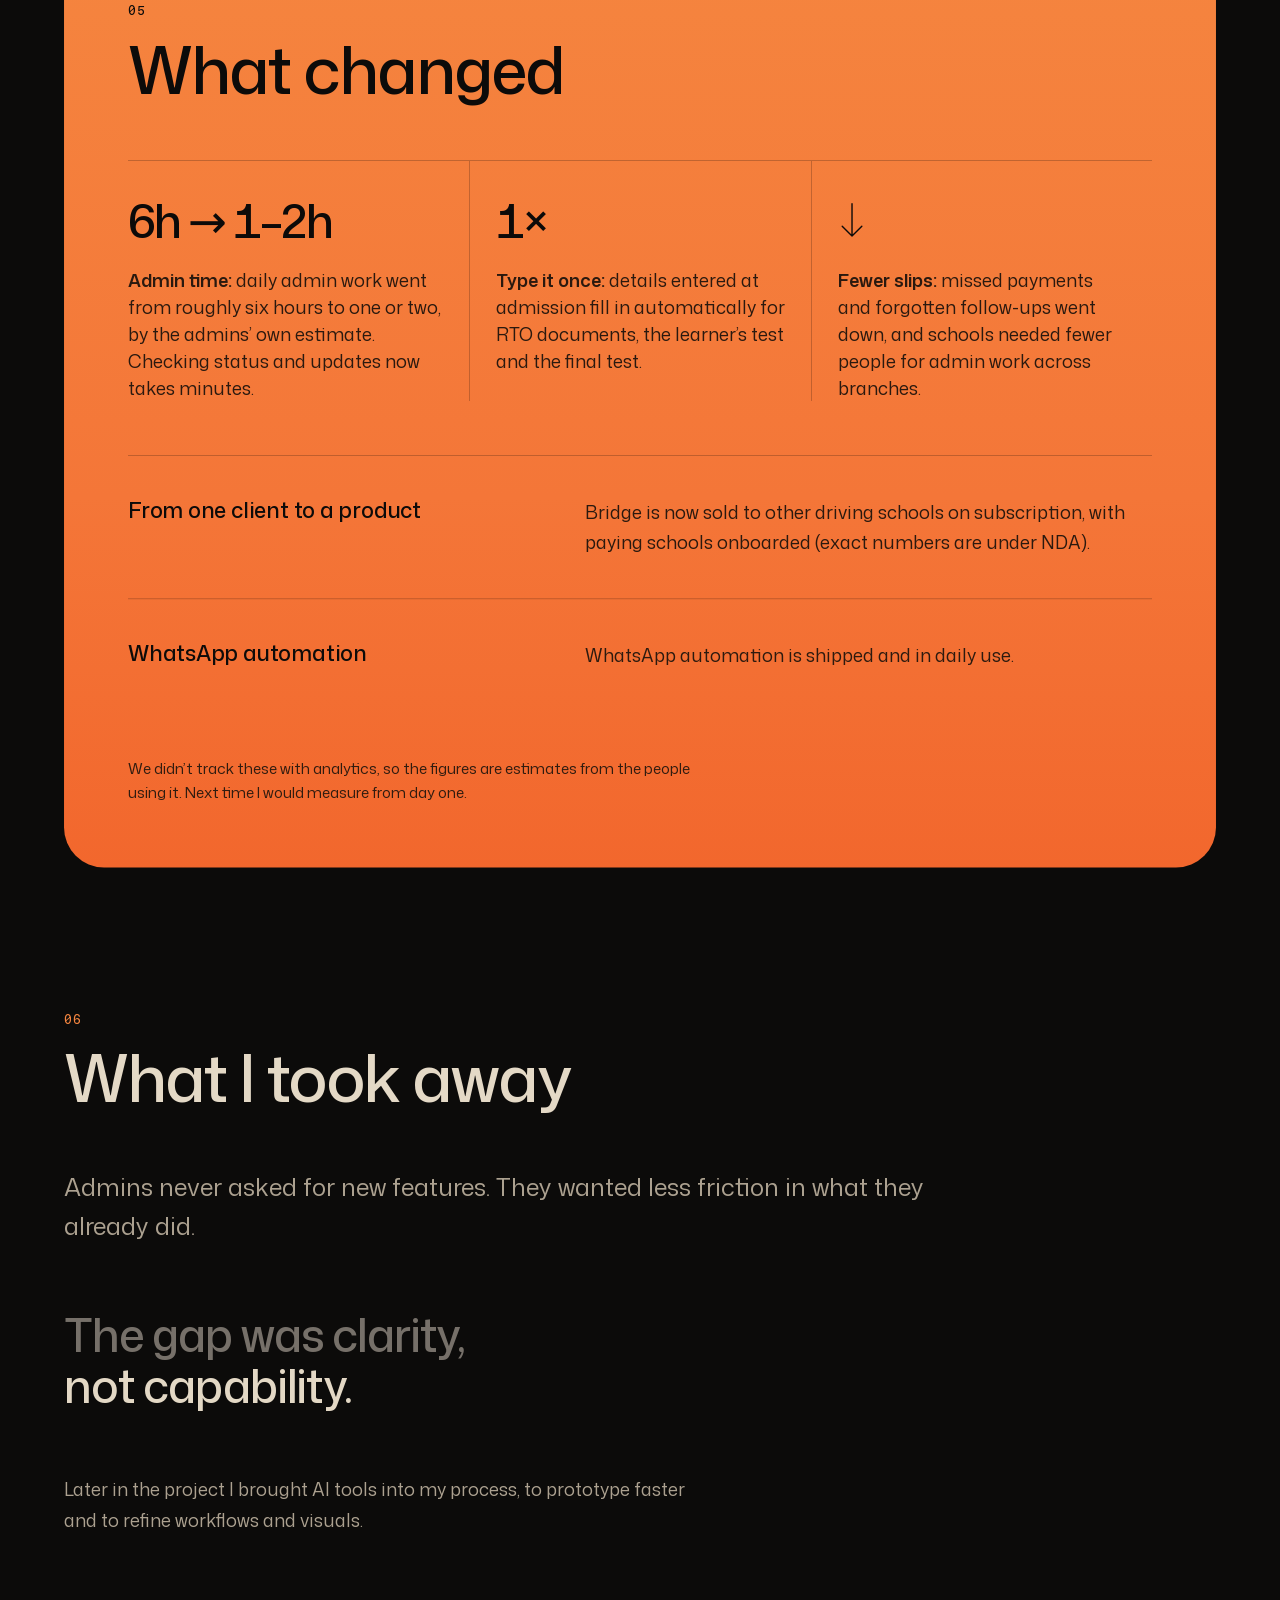
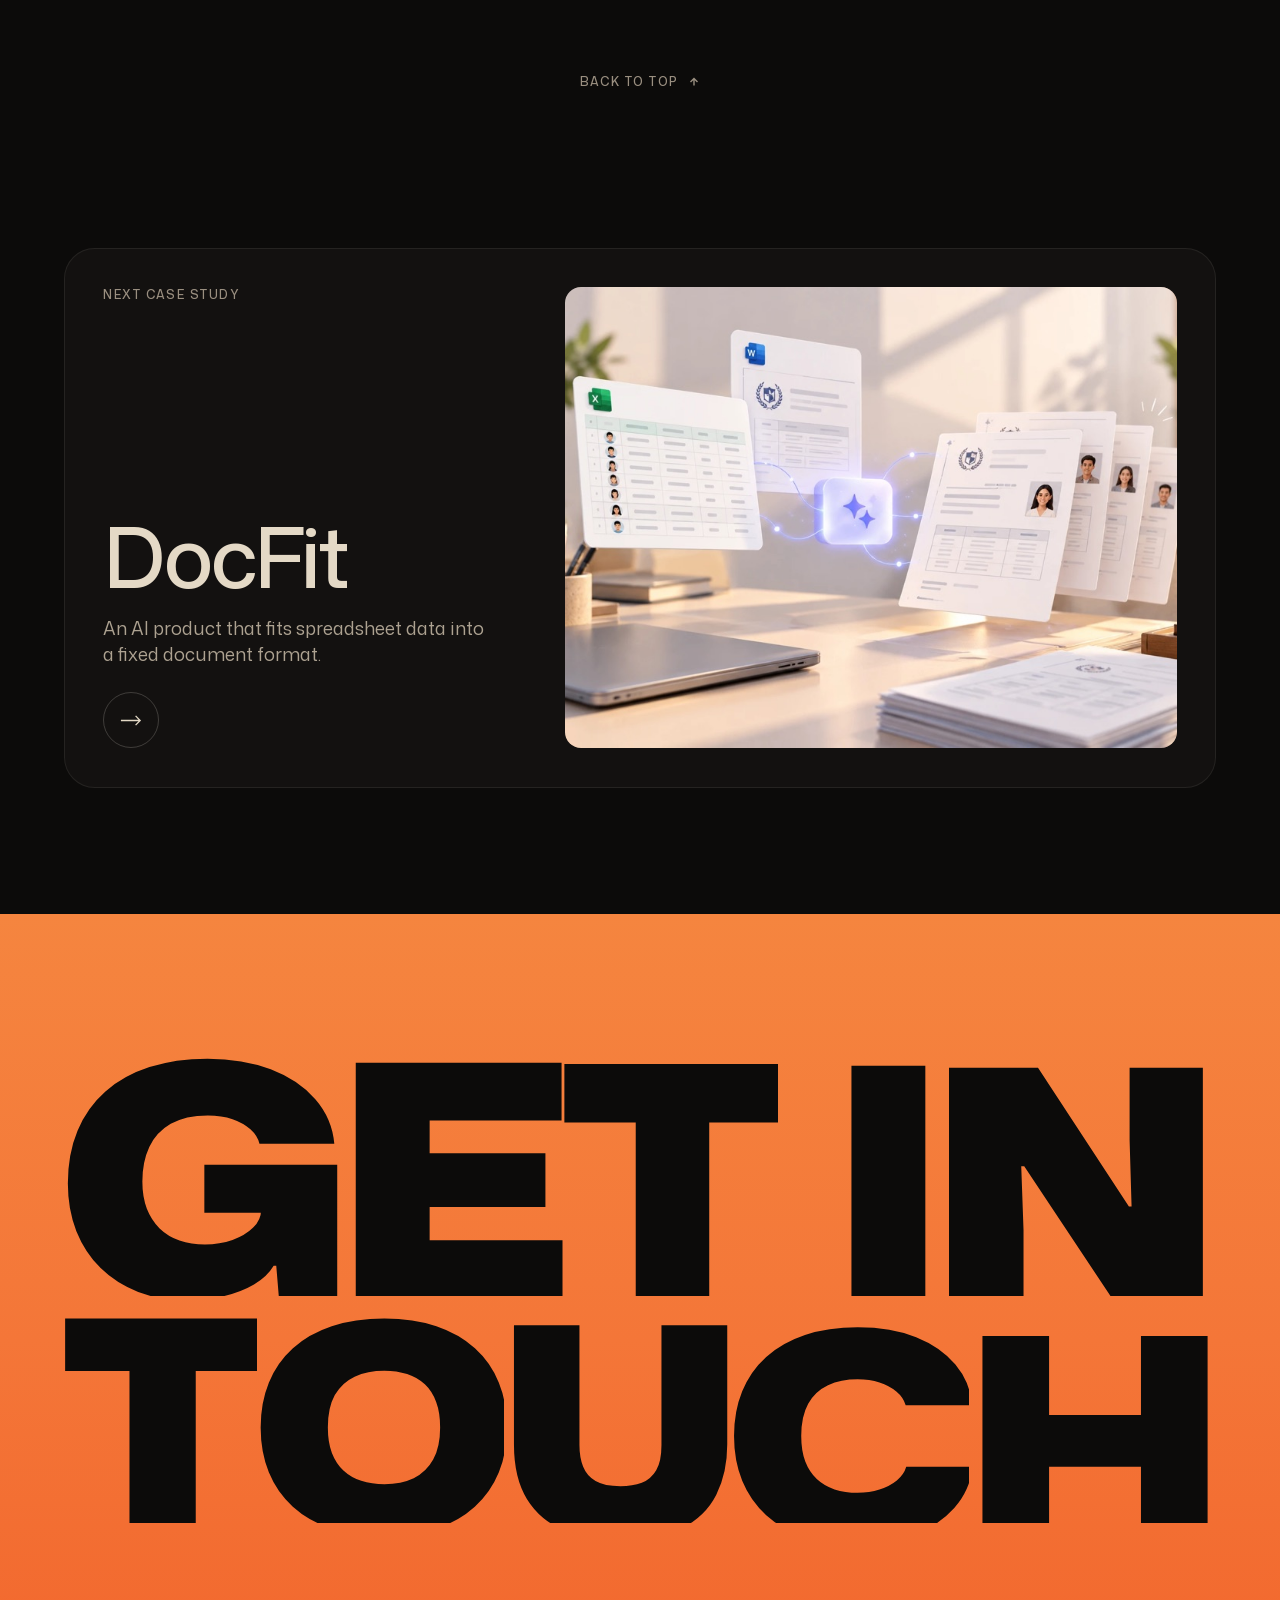
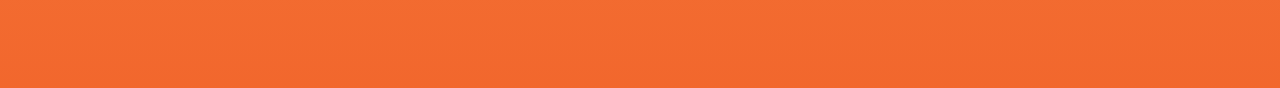
==== commit 547aa9bb: "Rewrite the Leucine, Bridge and DocFit case studies for recruiters Each now opens with a short versi" ====
--- a/work/bridge/index.html
+++ b/work/bridge/index.html
@@ -4,7 +4,7 @@
 <meta charset="utf-8">
 <meta name="viewport" content="width=device-width, initial-scale=1">
 <title>Bridge case study – Shruti Kale</title>
-<meta name="description" content="An end-to-end operations platform for driving schools, built to replace the registers, the phone calls, and the half-dozen tools that were never quite enough. A case study by Shruti Kale, product designer.">
+<meta name="description" content="Bridge: one app to run a driving school. A case study by Shruti Kale, product designer.">
 <meta name="theme-color" content="#0C0B0A">
 <meta name="color-scheme" content="dark">
 <link rel="preload" href="../../assets/fonts/Zodiak-Variable.woff2" as="font" type="font/woff2" crossorigin>
@@ -33,28 +33,16 @@
 <body class="case-page case-page--bold">
 <a class="skip" href="#main">Skip to content</a>
 
-<header class="nav">
-  <nav aria-label="Primary">
-    <ul class="nav__links">
-      <li class="nav__about"><a href="../../#about">About</a></li>
-      <li><a href="../../#work">Work</a></li>
-      <li><a href="#contact" data-scroll-to>Contact</a></li>
-      <li><a class="nav__ext" href="https://drive.google.com/file/d/1TlH67RspdcD6grU6v7CUHheN0Rj49Lgq/view?usp=sharing" target="_blank" rel="noopener">Resume<svg class="nav__arrow" viewBox="0 0 12 12" aria-hidden="true"><path d="M3 9 9 3M4 3h5v5"/></svg><span class="sr-only"> (opens in a new tab)</span></a></li>
-    </ul>
-  </nav>
-</header>
-
 <!-- The chapters, as a quiet index on the left: a short line for each, the
      current one long and orange, names on hover. Phones get a progress bar. -->
 <nav class="case-index" aria-label="Chapters" data-case-index>
   <ol>
-    <li><a href="#ch-1" data-scroll-to><span class="case-index__line"></span><span class="case-index__name">01 Where it started</span></a></li>
-    <li><a href="#ch-2" data-scroll-to><span class="case-index__line"></span><span class="case-index__name">02 The environment I was designing for</span></a></li>
-    <li><a href="#ch-3" data-scroll-to><span class="case-index__line"></span><span class="case-index__name">03 What research revealed</span></a></li>
-    <li><a href="#ch-4" data-scroll-to><span class="case-index__line"></span><span class="case-index__name">04 The decisions</span></a></li>
-    <li><a href="#ch-5" data-scroll-to><span class="case-index__line"></span><span class="case-index__name">05 The work</span></a></li>
-    <li><a href="#ch-6" data-scroll-to><span class="case-index__line"></span><span class="case-index__name">06 The impact</span></a></li>
-    <li><a href="#ch-7" data-scroll-to><span class="case-index__line"></span><span class="case-index__name">07 What I took away</span></a></li>
+    <li><a href="#ch-1" data-scroll-to><span class="case-index__line"></span><span class="case-index__name">01 First, a little background</span></a></li>
+    <li><a href="#ch-2" data-scroll-to><span class="case-index__line"></span><span class="case-index__name">02 What I learned from watching admins work</span></a></li>
+    <li><a href="#ch-3" data-scroll-to><span class="case-index__line"></span><span class="case-index__name">03 Four decisions that shaped it</span></a></li>
+    <li><a href="#ch-4" data-scroll-to><span class="case-index__line"></span><span class="case-index__name">04 What I designed</span></a></li>
+    <li><a href="#ch-5" data-scroll-to><span class="case-index__line"></span><span class="case-index__name">05 What changed</span></a></li>
+    <li><a href="#ch-6" data-scroll-to><span class="case-index__line"></span><span class="case-index__name">06 What I took away</span></a></li>
   </ol>
 </nav>
 <div class="case-progress" aria-hidden="true"><span data-case-progress></span></div>
@@ -83,105 +71,120 @@
 
     <header class="case-head">
       <h1 class="case-name" id="case-title"><span class="case-name__fit" data-case-name>Bridge</span></h1>
-      <p class="case-sub" data-reveal>An end-to-end operations platform for driving schools, built to replace the registers, the phone calls, and the half-dozen tools that were never quite enough.</p>
+      <p class="case-sub" data-reveal>One app to run a driving school.</p>
       <dl class="case-facts" data-reveal>
-        <div><dt>Role</dt><dd>Sole Product Designer, <span class="case-keep">End-to-End</span></dd></div>
-        <div><dt>Industry</dt><dd>Driving School Management SaaS, Operations</dd></div>
+        <div><dt>Role</dt><dd>Sole Product Designer</dd></div>
         <div><dt>Timeline</dt><dd>2024–2026</dd></div>
-        <div><dt>Scope</dt><dd>Product Discovery · Product Strategy · Workflow Design · Information Architecture · UX/UI Design · Prototyping · <span class="case-keep">Cross-Functional</span> Collaboration · Developer Handoff</dd></div>
+        <div><dt>Industry</dt><dd>Software for driving schools</dd></div>
         <div><dt>Company</dt><dd><a class="case-live" href="https://bridgedrive.in/" target="_blank" rel="noopener">bridgedrive.in<svg class="case-live__arrow" viewBox="0 0 12 12" aria-hidden="true"><path d="M3 9 9 3M4 3h5v5"/></svg><span class="sr-only"> (opens in a new tab)</span></a></dd></div>
       </dl>
     </header>
 
-    <!-- Chapters 01 to 04 each get at least a screen of their own: one idea
-         per screen, and a line icon for each item. Chapter 02 has its own
-         container. -->
-    <section class="case-ch case-screen" id="ch-1" aria-labelledby="ch-1-title">
+    <!-- The whole story in one card, for a quick read before the chapters. -->
+    <section class="gist" aria-labelledby="gist-title" data-reveal>
+      <p class="gist__label" id="gist-title">The short version</p>
+      <div class="gist__cols">
+        <div class="gist__col">
+          <div class="gist__head">
+          <span class="gist__icon" aria-hidden="true"><svg viewBox="0 0 24 24"><path d="M12 3 2.5 20h19L12 3Z"/><path d="M12 10v4.5M12 17.2v.3"/></svg></span>
+          <h2 class="gist__title">The problem</h2>
+          </div>
+          <div class="gist__body">
+          <p class="gist__text">Small driving schools in India are often <strong>run by one person</strong>, who handles admissions, payments, lesson timings and vehicles using:</p>
+          <ul class="gist__list gist__list--gaps">
+            <li>Paper registers</li>
+            <li>Phone calls</li>
+            <li>Memory</li>
+          </ul>
+          <p class="gist__note">Bridge started as a tool for one client of our agency, and <strong>I was the only designer</strong> on it, working alongside the founder and engineers from the first research to developer handoff.</p>
+          </div>
+        </div>
+        <div class="gist__col">
+          <div class="gist__head">
+          <span class="gist__icon" aria-hidden="true"><svg viewBox="0 0 24 24"><circle cx="5" cy="6" r="2.2"/><circle cx="19" cy="6" r="2.2"/><circle cx="12" cy="18" r="2.2"/><path d="M7.2 6h9.6M17.6 7.8l-4.4 8.3M10.8 16.1 6.4 7.8"/></svg></span>
+          <h2 class="gist__title">What I did</h2>
+          </div>
+          <div class="gist__body">
+          <p class="gist__text">I built the product around <strong>the three jobs an owner repeats most</strong>:</p>
+          <ul class="gist__list gist__list--done">
+            <li>Admissions</li>
+            <li>Payments</li>
+            <li>Scheduling</li>
+          </ul>
+          <p class="gist__note">And I <strong>made the app remember details</strong> so nothing is typed twice. I also made the case to <strong>build for the school admin first</strong>, and leave student and instructor features for later.</p>
+          </div>
+        </div>
+        <div class="gist__col">
+          <div class="gist__head">
+          <span class="gist__icon" aria-hidden="true"><svg viewBox="0 0 24 24"><path d="M3 17l6-6 4 4 8-8"/><path d="M15 7h6v6"/></svg></span>
+          <h2 class="gist__title">What happened</h2>
+          </div>
+          <div class="gist__body">
+          <ul class="gist__results">
+            <li><span class="gist__figure gist__figure--wide" aria-hidden="true">6h → 1–2h</span><p>Daily admin work dropped from <strong>roughly six hours to one or two</strong>.</p></li>
+            <li><span class="gist__figure gist__figure--icon" aria-hidden="true"><svg viewBox="0 0 24 24"><path d="M12 4v15M6 13l6 6 6-6"/></svg></span><p><strong>Missed payments and forgotten follow-ups</strong> went down.</p></li>
+            <li><span class="gist__figure gist__figure--icon" aria-hidden="true"><svg viewBox="0 0 24 24"><path d="M3 17l6-6 4 4 8-8"/><path d="M15 7h6v6"/></svg></span><p>What began as a tool for one client became <strong>a subscription product with paying schools</strong>.</p></li>
+          </ul>
+          </div>
+        </div>
+      </div>
+    </section>
+
+    <section class="case-ch" id="ch-1" aria-labelledby="ch-1-title">
       <header class="case-ch__head">
         <p class="case-num" aria-hidden="true">01</p>
-        <h2 class="case-h2" id="ch-1-title" data-split>Where it started</h2>
-      </header>
-      <p class="case-lead" data-reveal>Walk into most small driving schools and you’ll find one person running the entire operation out of their head. Admissions, payments, scheduling, student records, which car is free this afternoon: one admin, holding all of it together with registers, phone calls, and whatever habits had worked so far.</p>
-      <p class="case-quote case-quote--stack case-quote--close" data-reveal><span class="case-quote__soft">Bridge wasn’t built to add another tool to that pile.</span> <span class="case-quote__keep">It was built to replace the pile.</span></p>
-    </section>
-
-    <!-- In its own deep navy container, lit from inside: the filter every
-         decision went through, then the four conditions behind it. -->
-    <section class="case-ch case-screen" id="ch-2" aria-labelledby="ch-2-title">
-      <div class="case-night" data-reveal-block>
-        <header class="case-night__head">
-          <p class="case-num" aria-hidden="true">02</p>
-          <h2 class="case-kicker" id="ch-2-title">The environment I was designing for</h2>
-        </header>
-        <p class="case-statement"><span class="case-statement__soft">Every decision on this project ran through the same filter:</span> would this hold up for someone with no time to learn it, no patience for extra steps, and zero margin for a mistake?</p>
-        <ol class="case-cols case-cols--4 case-cols--icons">
-          <li>
-            <div class="case-mark"><svg class="case-icon" viewBox="0 0 32 32" aria-hidden="true"><rect x="4.5" y="4.5" width="16" height="23" rx="2"/><path d="M8.5 10.5h8M8.5 14.5h8M8.5 18.5h5"/><path d="M16.6 27.4l.3-3.6 8.6-14.9a1.6 1.6 0 0 1 2.8 1.6l-8.6 14.9z"/></svg><span class="case-num" aria-hidden="true">01</span></div>
-            <h3 class="case-h3">Low technical proficiency</h3>
-            <p class="case-small">Comfort with manual work, not software, so the product had to feel obvious on day one</p>
-          </li>
-          <li>
-            <div class="case-mark"><svg class="case-icon" viewBox="0 0 32 32" aria-hidden="true"><path d="M16 4.5 3.5 11 16 17.5 28.5 11z"/><path d="m3.5 16 12.5 6.5L28.5 16"/><path d="m3.5 21 12.5 6.5L28.5 21"/></svg><span class="case-num" aria-hidden="true">02</span></div>
-            <h3 class="case-h3">High task volume, low margin for error</h3>
-            <p class="case-small">The same small tasks, over and over, with no room for a slow day</p>
-          </li>
-          <li>
-            <div class="case-mark"><svg class="case-icon" viewBox="0 0 32 32" aria-hidden="true"><rect x="3.5" y="5" width="10" height="12" rx="1.5" transform="rotate(-10 8.5 11)"/><rect x="18.5" y="3.5" width="10" height="12" rx="1.5" transform="rotate(9 23.5 9.5)"/><rect x="11" y="17" width="10" height="11.5" rx="1.5" transform="rotate(-4 16 22.75)"/></svg><span class="case-num" aria-hidden="true">03</span></div>
-            <h3 class="case-h3">Fragmented information</h3>
-            <p class="case-small">Spread across registers, spreadsheets, and memory, so simple questions took real effort to answer</p>
-          </li>
-          <li>
-            <div class="case-mark"><svg class="case-icon" viewBox="0 0 32 32" aria-hidden="true"><path d="M16 4.5c-3.9 0-6.5 3-6.5 6.8v5.2L7 21.5h18l-2.5-5v-5.2c0-3.8-2.6-6.8-6.5-6.8z"/><path d="M13.5 25a2.5 2.5 0 0 0 5 0"/><path d="M5 5l22 22"/></svg><span class="case-num" aria-hidden="true">04</span></div>
-            <h3 class="case-h3">No real-time clarity</h3>
-            <p class="case-small">Nothing told an admin what needed them right now; every decision started with piecing things together</p>
-          </li>
-        </ol>
-      </div>
-    </section>
-
-    <!-- What research revealed: the three findings, each with its icon. -->
-    <section class="case-ch case-screen" id="ch-3" aria-labelledby="ch-3-title">
-      <header class="case-ch__head">
-        <p class="case-num" aria-hidden="true">03</p>
-        <h2 class="case-h2" id="ch-3-title" data-split>What research revealed</h2>
-      </header>
-      <ol class="case-cols case-cols--3 case-cols--icons">
+        <h2 class="case-h2" id="ch-1-title" data-split>First, a little background</h2>
+      </header>
+      <p class="case-lead" data-reveal>A driving school has a lot of small moving parts: who has joined, who has paid, which car is free at 7 AM, whose licence test is coming up. In most small schools, all of that lives in a register, a notebook and the owner’s head.</p>
+      <p class="case-quote case-quote--stack case-quote--close" data-reveal><span class="case-quote__keep">Bridge puts it in one place.</span></p>
+    </section>
+
+    <!-- What I learned: the three findings, each with its icon, then what
+         that meant for the design. -->
+    <section class="case-ch" id="ch-2" aria-labelledby="ch-2-title">
+      <header class="case-ch__head">
+        <p class="case-num" aria-hidden="true">02</p>
+        <h2 class="case-h2" id="ch-2-title" data-split>What I learned from watching admins work</h2>
+      </header>
+      <p class="case-lead" data-reveal>I visited four or five driving schools around Mumbai and sat with the owners and admins as they worked, then backed that up with desk research. Three things stood out:</p>
+      <ol class="case-cols case-cols--3 case-cols--icons case-cols--after">
         <li data-reveal>
           <div class="case-mark"><svg class="case-icon" viewBox="0 0 32 32" aria-hidden="true"><path d="M6 14.5a10 10 0 0 1 17.6-5.3l1.4 1.8"/><path d="M25.5 5v6h-6"/><path d="M26 17.5a10 10 0 0 1-17.6 5.3L7 21"/><path d="M6.5 27v-6h6"/></svg><span class="case-num" aria-hidden="true">01</span></div>
-          <p class="case-finding case-finding--line">The same tasks <strong>repeated every day</strong> with no shortcut for having done them a hundred times before.</p>
+          <p class="case-finding case-finding--line">The same few tasks came up <strong>all day, every day</strong>, and each one started from scratch.</p>
         </li>
         <li data-reveal>
           <div class="case-mark"><svg class="case-icon" viewBox="0 0 32 32" aria-hidden="true"><rect x="12" y="3.5" width="8" height="9.5" rx="1.5"/><rect x="3.5" y="19" width="8" height="9.5" rx="1.5"/><circle cx="24" cy="23.75" r="4.75"/><path class="dot" d="M13.2 15 9.3 18M18.8 15l3 4M13.5 23.75h5"/></svg><span class="case-num" aria-hidden="true">02</span></div>
-          <p class="case-finding case-finding--line">Information that technically existed was <strong>never in one place</strong>, so admins were constantly cross-checking registers against notebooks against memory.</p>
+          <p class="case-finding case-finding--line">The information existed, but <strong>never in one place</strong>. Answering “has this student paid?” meant checking a register, a notebook and memory.</p>
         </li>
         <li data-reveal>
           <div class="case-mark"><svg class="case-icon" viewBox="0 0 32 32" aria-hidden="true"><path d="M6.4 11.5A11 11 0 1 1 5 16"/><path d="M5.5 5.5v6h6"/><path d="M16 10v6l4 2.5"/></svg><span class="case-num" aria-hidden="true">03</span></div>
-          <p class="case-finding case-finding--line">Decisions (who’s scheduled, who owes a payment, which vehicle is free) were being made on <strong>whatever information happened to be closest</strong>, not what was actually current.</p>
+          <p class="case-finding case-finding--line">Decisions were made on <strong>whatever was closest to hand</strong>, which wasn’t always what was current.</p>
         </li>
       </ol>
-    </section>
-
-    <section class="case-ch case-screen" id="ch-4" aria-labelledby="ch-4-title">
-      <header class="case-ch__head">
-        <p class="case-num" aria-hidden="true">04</p>
-        <h2 class="case-h2" id="ch-4-title" data-split>The decisions</h2>
+      <p class="case-quote case-quote--stack case-quote--close" data-reveal><span class="case-quote__soft">These users were comfortable with manual work, not with software.</span> <span class="case-quote__keep">So the app had to make sense on day one, with nothing to learn.</span></p>
+    </section>
+
+    <section class="case-ch" id="ch-3" aria-labelledby="ch-3-title">
+      <header class="case-ch__head">
+        <p class="case-num" aria-hidden="true">03</p>
+        <h2 class="case-h2" id="ch-3-title" data-split>Four decisions that shaped it</h2>
       </header>
       <div class="case-row case-row--decision" data-reveal>
         <div class="case-row__label">
           <div class="case-mark"><svg class="case-icon" viewBox="0 0 32 32" aria-hidden="true"><path class="dot" d="M6 26C1.5 18 15 18.5 11 11.5S19 2.5 26 6"/><path d="M6 26 25.5 6.5"/><path d="M17.5 6.5h8v8"/></svg><span class="case-num" aria-hidden="true">01</span></div>
-          <h3 class="case-h3 case-h3--lg">Build the system around the tasks admins repeat most</h3>
-        </div>
-        <p class="case-body">Research showed that admins spend most of their day repeating the same operational tasks, which makes the work tiring and raises the risk of errors. So I mapped what they did most often, admissions, payment tracking, and scheduling, and made those the fastest, simplest paths in the product. A few seconds saved on something done all day, every day, adds up in a way a clever one-off feature never does.</p>
+          <h3 class="case-h3 case-h3--lg">Make the everyday tasks the fastest ones</h3>
+        </div>
+        <p class="case-body">Admissions, payment tracking and scheduling got the shortest, simplest paths. Saving a few seconds on something you do twenty times a day matters more than a clever feature you use once a month.</p>
       </div>
       <!-- Two of the decisions with the piece of the product that shows them,
            cut from the real screens and lifted onto a panel. -->
       <div class="case-row case-row--decision" data-reveal>
         <div class="case-row__label">
           <div class="case-mark"><svg class="case-icon" viewBox="0 0 32 32" aria-hidden="true"><rect x="4.5" y="6.5" width="23" height="21" rx="2.5"/><path d="M4.5 12.5h23M10.5 4v5M21.5 4v5"/><circle class="acc" cx="16" cy="20" r="3.2"/></svg><span class="case-num" aria-hidden="true">02</span></div>
-          <h3 class="case-h3 case-h3--lg">Give admins a view of today, not a dashboard of metrics</h3>
+          <h3 class="case-h3 case-h3--lg">Show today’s work, not charts</h3>
         </div>
         <div class="case-row__main">
-          <p class="case-body">Admins didn’t need charts. They needed to walk in and immediately know what required them that day. So the main screen became a working view, not a reporting one: what’s happening, what’s pending, what needs a follow-up, nothing to interpret.</p>
+          <p class="case-body">The home screen is a working view: what’s happening today, what’s pending, who needs a follow-up. An owner can scan it in under a minute.</p>
           <figure class="case-detail">
             <div class="case-crop" style="aspect-ratio: 1462 / 420; --x: 490; --y: 335; --w: 1462; --h: 420; --iw: 2000">
               <img src="../../assets/img/work/bridge/dashboard.png" width="2000" height="1729" loading="lazy" decoding="async" alt="The top of Bridge’s dashboard: upcoming appointments and test schedules, with 12 learning tests, 23 final tests and 6 RTO jobs, and 16 clients with pending payments, each with a link to the list.">
@@ -192,10 +195,10 @@
       <div class="case-row case-row--decision" data-reveal>
         <div class="case-row__label">
           <div class="case-mark"><svg class="case-icon" viewBox="0 0 32 32" aria-hidden="true"><rect x="3.5" y="9" width="20" height="15" rx="2"/><circle cx="9.5" cy="15" r="2.3"/><path d="M6 21.5a3.6 3.6 0 0 1 7 0"/><path d="M16 14.5h4.5M16 18.5h3.5"/><path class="acc" d="M26 2.5l1.2 3 3 1.2-3 1.2-1.2 3-1.2-3-3-1.2 3-1.2z"/></svg><span class="case-num" aria-hidden="true">03</span></div>
-          <h3 class="case-h3 case-h3--lg">Make the system remember things, so admins don’t have to</h3>
+          <h3 class="case-h3 case-h3--lg">Make the app remember</h3>
         </div>
         <div class="case-row__main">
-          <p class="case-body">Re-typing the same student details into form after form was quietly eating hours every week. Wiring up eKYC with Aadhaar and building auto-fill around it meant information entered once, at admission, just showed up everywhere else it was needed, which solved for more than time. It closed off an entire category of manual mistakes.</p>
+          <p class="case-body">The same student details had to be written out again and again: at admission, for RTO paperwork (the Regional Transport Office issues driving licences), for the learner’s test and again for the final test. I designed admission around Aadhaar eKYC (identity verification using India’s national ID), so a student’s details fill in automatically in seconds and then carry over to every later form. That also removed a whole class of typing mistakes.</p>
           <figure class="case-detail">
             <div class="case-crop" style="aspect-ratio: 702 / 280; --x: 520; --y: 200; --w: 702; --h: 280; --iw: 1246">
               <img src="../../assets/img/work/bridge/admission-1.png" width="1246" height="885" loading="lazy" decoding="async" alt="From the admission form: auto-fill personal details using Aadhaar, with a field for the Aadhaar number and a Get OTP button.">
@@ -206,37 +209,26 @@
       <div class="case-row case-row--decision" data-reveal>
         <div class="case-row__label">
           <div class="case-mark"><svg class="case-icon" viewBox="0 0 32 32" aria-hidden="true"><circle cx="16" cy="10.5" r="4"/><path d="M8.5 26.5a7.5 7.5 0 0 1 15 0"/><circle class="faint" cx="5" cy="14" r="2.5"/><path class="faint" d="M1.5 25.5a3.5 3.5 0 0 1 7 0"/><circle class="faint" cx="27" cy="14" r="2.5"/><path class="faint" d="M23.5 25.5a3.5 3.5 0 0 1 7 0"/></svg><span class="case-num" aria-hidden="true">04</span></div>
-          <h3 class="case-h3 case-h3--lg">Stay narrow, on purpose</h3>
-        </div>
-        <p class="case-body">There was a real pull to also design for students and instructors while I was in there. I didn’t. Admin operations were the actual bottleneck, and I’d rather understand one role completely than serve three roles halfway.</p>
-      </div>
-    </section>
-
-    <!-- The work, shown more than told: browser windows for the screens you
-         read whole, floating screens for the ones that come in sets. -->
-    <section class="case-ch" id="ch-5" aria-labelledby="ch-5-title">
-      <header class="case-ch__head">
-        <p class="case-num" aria-hidden="true">05</p>
-        <h2 class="case-h2" id="ch-5-title" data-split>The work</h2>
+          <h3 class="case-h3 case-h3--lg">Stay narrow</h3>
+        </div>
+        <div class="case-stack">
+          <p class="case-body">After meeting the client, our founder came back with a long list of problems and good ideas for digitizing everything, for admins, instructors and students alike. My view was that if we built for everyone, we would build for no one.</p>
+          <p class="case-body">So I sketched out how each role works, what each one needs, and how different those needs are. That made the case for solving one role at a time. We scoped the first version down to the admin, where the real bottleneck was, and kept the other roles for a later phase. That focus paid off for the business.</p>
+        </div>
+      </div>
+    </section>
+
+    <!-- What I designed, shown more than told. -->
+    <section class="case-ch" id="ch-4" aria-labelledby="ch-4-title">
+      <header class="case-ch__head">
+        <p class="case-num" aria-hidden="true">04</p>
+        <h2 class="case-h2" id="ch-4-title" data-split>What I designed</h2>
       </header>
 
       <div class="case-work">
         <div class="case-row" data-reveal>
-          <h3 class="case-h3 case-h3--work">Dashboard</h3>
-          <p class="case-body">Everything an admin needs to know about today, built to be scanned in under a minute, not read.</p>
-        </div>
-        <figure class="case-stage" data-reveal-panel>
-          <div class="browser" data-rise>
-            <div class="browser__bar" aria-hidden="true"><span class="browser__dots"><i></i><i></i><i></i></span><span class="browser__url"></span></div>
-            <img src="../../assets/img/work/bridge/dashboard-1240.png" srcset="../../assets/img/work/bridge/dashboard-1240.png 1240w, ../../assets/img/work/bridge/dashboard.png 2000w" sizes="(max-width: 767px) 88vw, 760px" width="2000" height="1729" loading="lazy" decoding="async" alt="Bridge’s dashboard in full: a sidebar for clients, payments, session availability, vehicles and staff; buttons for RTO services and new admissions; and widgets for upcoming tests, pending payments, document expiry and an admissions overview chart.">
-          </div>
-        </figure>
-      </div>
-
-      <div class="case-work">
-        <div class="case-row" data-reveal>
-          <h3 class="case-h3 case-h3--work">Admission Flow</h3>
-          <p class="case-body">A form that used to take real effort, broken into logical steps and mostly filled out by eKYC before the admin has to type anything.</p>
+          <h3 class="case-h3 case-h3--work">Admission</h3>
+          <p class="case-body">Admission in four short steps: personal details, licence, plan and payment, mostly pre-filled. If a time slot is taken, the app suggests four free ones.</p>
         </div>
         <!-- The four steps, dealt out across a tilted table as you reach them. -->
         <figure class="case-stage case-stage--flow" data-reveal-panel>
@@ -252,8 +244,8 @@
 
       <div class="case-work">
         <div class="case-row" data-reveal>
-          <h3 class="case-h3 case-h3--work">Students, Payments &amp; Vehicles</h3>
-          <p class="case-body">One place to check and update records that used to live across three.</p>
+          <h3 class="case-h3 case-h3--work">Students, payments and vehicles</h3>
+          <p class="case-body">Students, payments and vehicles in one place, including reminders for expiring vehicle insurance and pollution certificates.</p>
         </div>
         <!-- The three lists side by side, fanning out from the middle one. -->
         <figure class="case-stage case-stage--trio" data-reveal-panel>
@@ -268,8 +260,8 @@
 
       <div class="case-work">
         <div class="case-row" data-reveal>
-          <h3 class="case-h3 case-h3--work">Session Scheduling</h3>
-          <p class="case-body">A live view of who’s booked and what’s available, so a double-booking stops being a daily risk.</p>
+          <h3 class="case-h3 case-h3--work">Live schedule</h3>
+          <p class="case-body">A live schedule in half-hour slots, so the same car is never booked twice.</p>
         </div>
         <figure class="case-stage" data-reveal-panel>
           <div class="browser" data-rise>
@@ -281,38 +273,53 @@
 
       <div class="case-work">
         <div class="case-row" data-reveal>
-          <h3 class="case-h3 case-h3--work">WhatsApp Automation</h3>
-          <p class="case-body">Confirmations, reminders, and offers that used to depend on someone remembering to send them, now sent on their own.</p>
-        </div>
-      </div>
-    </section>
-
-    <!-- The impact, in its own block of colour. No numbers: what admins said. -->
-    <section class="case-ch" id="ch-6" aria-labelledby="ch-6-title">
+          <h3 class="case-h3 case-h3--work">WhatsApp messages</h3>
+          <p class="case-body">Automatic WhatsApp messages for confirmations, reminders and offers, which used to depend on someone remembering to send them.</p>
+        </div>
+      </div>
+    </section>
+
+    <!-- What changed, in its own block of colour. -->
+    <section class="case-ch" id="ch-5" aria-labelledby="ch-5-title">
       <div class="case-impact" data-cursor-tone="orange" data-reveal-block>
         <header class="case-ch__head">
-          <p class="case-num" aria-hidden="true">06</p>
-          <h2 class="case-h2" id="ch-6-title" data-split>The impact</h2>
+          <p class="case-num" aria-hidden="true">05</p>
+          <h2 class="case-h2" id="ch-5-title" data-split>What changed</h2>
         </header>
-        <p class="case-impact__intro">Nothing here is inflated. These are the changes admins described once Bridge was in daily use:</p>
-        <ul class="case-outcomes">
-          <li><span class="case-num" aria-hidden="true">01</span><p>Noticeably less time spent switching between tools to do routine work</p></li>
-          <li><span class="case-num" aria-hidden="true">02</span><p>Faster decisions during the day, since the context was already in one place</p></li>
-          <li><span class="case-num" aria-hidden="true">03</span><p>Fewer errors tied to manual entry and relying on memory</p></li>
-          <li><span class="case-num" aria-hidden="true">04</span><p>Admissions and follow-ups that felt smoother to students too, not just to the admin running them</p></li>
+        <ul class="case-metrics case-metrics--even">
+          <li class="case-metric">
+            <p class="case-metric__figure"><span aria-hidden="true">6h → 1–2h</span><span class="sr-only">From roughly six hours to one or two</span></p>
+            <p class="case-metric__text"><strong>Admin time:</strong> daily admin work went from roughly six hours to one or two, by the admins’ own estimate. Checking status and updates now takes minutes.</p>
+          </li>
+          <li class="case-metric">
+            <p class="case-metric__figure"><span aria-hidden="true">1×</span><span class="sr-only">Once</span></p>
+            <p class="case-metric__text"><strong>Type it once:</strong> details entered at admission fill in automatically for RTO documents, the learner’s test and the final test.</p>
+          </li>
+          <li class="case-metric">
+            <p class="case-metric__figure"><svg class="case-metric__arrow" viewBox="0 0 40 56" aria-hidden="true"><path d="M20 4v46M6 36l14 14 14-14"/></svg><span class="sr-only">Fewer</span></p>
+            <p class="case-metric__text"><strong>Fewer slips:</strong> missed payments and forgotten follow-ups went down, and schools needed fewer people for admin work across branches.</p>
+          </li>
         </ul>
-      </div>
-    </section>
-
-    <section class="case-ch" id="ch-7" aria-labelledby="ch-7-title">
-      <header class="case-ch__head">
-        <p class="case-num" aria-hidden="true">07</p>
-        <h2 class="case-h2" id="ch-7-title" data-split>What I took away</h2>
-      </header>
-      <p class="case-lead" data-reveal>If there’s one thing Bridge taught me, it’s that the best decision on a project like this is usually what you choose not to build.</p>
-      <p class="case-body" data-reveal>Staying narrow to admin workflows meant I could actually understand the problem instead of skimming the surface of five problems at once. And the admins I talked to never once asked for a new feature. They asked for less friction in what they already had to do. That reframed what “valuable” meant on this project.</p>
-      <p class="case-quote case-quote--stack" data-reveal><span class="case-quote__soft">It wasn’t capability.</span> <span class="case-quote__keep">It was clarity.</span></p>
-      <p class="case-body" data-reveal>Taking something that already existed and organizing it well turned out to matter more than almost anything I could have added.</p>
+        <div class="case-row">
+          <h3 class="case-h3">From one client to a product</h3>
+          <p class="case-body">Bridge is now sold to other driving schools on subscription, with paying schools onboarded (exact numbers are under NDA).</p>
+        </div>
+        <div class="case-row">
+          <h3 class="case-h3">WhatsApp automation</h3>
+          <p class="case-body">WhatsApp automation is shipped and in daily use.</p>
+        </div>
+        <p class="case-impact__note">We didn’t track these with analytics, so the figures are estimates from the people using it. Next time I would measure from day one.</p>
+      </div>
+    </section>
+
+    <section class="case-ch" id="ch-6" aria-labelledby="ch-6-title">
+      <header class="case-ch__head">
+        <p class="case-num" aria-hidden="true">06</p>
+        <h2 class="case-h2" id="ch-6-title" data-split>What I took away</h2>
+      </header>
+      <p class="case-lead" data-reveal>Admins never asked for new features. They wanted less friction in what they already did.</p>
+      <p class="case-quote case-quote--stack" data-reveal><span class="case-quote__soft">The gap was clarity,</span> <span class="case-quote__keep">not capability.</span></p>
+      <p class="case-body" data-reveal>Later in the project I brought AI tools into my process, to prototype faster and to refine workflows and visuals.</p>
     </section>
 
     <p class="case-up"><a href="#top" data-scroll-to>Back to top<svg viewBox="0 0 12 12" aria-hidden="true"><path d="M6 9.5v-7M2.5 6 6 2.5 9.5 6"/></svg></a></p>
--- a/css/main.css
+++ b/css/main.css
@@ -150,8 +150,7 @@
   color: var(--paper);
   transition: opacity .4s, translate .5s var(--ease-out);
 }
-.nav-hidden .nav:not(:focus-within),
-.nav-off .nav:not(:focus-within) { opacity: 0; translate: 0 -10px; pointer-events: none; }
+.nav-hidden .nav:not(:focus-within) { opacity: 0; translate: 0 -10px; pointer-events: none; }
 .nav__links {
   display: flex;
   flex-direction: column;
@@ -434,6 +433,7 @@
 .more__dot { display: none; }
 .more__name { color: var(--paper); font-size: 1.125rem; font-weight: 600; letter-spacing: -.01em; }
 .more__text { max-width: 34ch; margin-top: 8px; color: var(--paper-soft); font-size: .9375rem; line-height: 1.55; }
+.more__text strong { color: var(--paper); font-weight: 600; }
 .more__girl { display: none; }
 
 @media (min-width: 900px) and (min-height: 640px) {
--- a/css/case.css
+++ b/css/case.css
@@ -229,6 +229,122 @@
 .split-line-mask { padding-bottom: .16em; margin-bottom: -.16em; }
 
 /* Items side by side, split by hairlines (chapters 02 and 03). */
+/* The short version: the whole case study in one card under the facts,
+   raised from the page with a soft orange glow. Three columns, each with an
+   icon: the problem's gaps, the journey and what it covered, the results. */
+.gist {
+  position: relative;
+  margin-top: clamp(56px, 9vh, 96px);
+  padding: clamp(28px, 3.4vw, 52px);
+  overflow: hidden;
+  border: 1px solid rgba(228, 217, 198, .1);
+  border-radius: clamp(20px, 2vw, 28px);
+  background:
+    radial-gradient(60% 80% at 0% 0%, rgba(245, 133, 63, .14), transparent 60%),
+    radial-gradient(50% 70% at 100% 100%, rgba(245, 133, 63, .08), transparent 60%),
+    #171411;
+}
+.gist__label {
+  margin: 0 0 clamp(28px, 4vh, 40px);
+  color: var(--accent);
+  font-size: var(--t-micro);
+  font-weight: 500;
+  letter-spacing: .2em;
+  text-transform: uppercase;
+}
+/* One part per row, across the whole card: icon and title on the left, the
+   content on the right, its lists and results spread out in columns. */
+.gist__cols { display: grid; }
+.gist__col {
+  display: grid;
+  grid-template-columns: minmax(0, 3fr) minmax(0, 9fr);
+  column-gap: clamp(24px, 4vw, 72px);
+  padding: clamp(32px, 5vh, 52px) 0;
+  border-top: 1px solid rgba(228, 217, 198, .1);
+}
+.gist__col:first-child { padding-top: 0; border-top: 0; }
+.gist__col:last-child { padding-bottom: 0; }
+.gist__body { max-width: 62rem; }
+.gist__icon {
+  display: grid;
+  place-items: center;
+  width: 44px;
+  height: 44px;
+  margin-bottom: 18px;
+  border-radius: 50%;
+  background: rgba(245, 133, 63, .12);
+  color: var(--accent);
+}
+.gist__icon svg, .gist__figure--icon svg { width: 20px; height: 20px; fill: none; stroke: currentColor; stroke-width: 1.6; stroke-linecap: round; stroke-linejoin: round; }
+.gist__title { margin: 0; color: var(--c-head); font-size: clamp(1.25rem, 1.05rem + .55vw, 1.625rem); font-weight: 500; letter-spacing: -.02em; }
+.gist__text, .gist__note, .gist__list, .gist__results p { color: var(--c-soft); font-size: var(--t-body); line-height: 1.6; }
+.gist__text { margin: 0; }
+.gist strong { color: var(--c-head); font-weight: 500; }
+.gist__note { margin: 22px 0 0; }
+/* Lists: the gaps marked with a small cross, what it covered with a tick. */
+.gist__list { display: grid; grid-template-columns: repeat(3, minmax(0, 1fr)); gap: 12px clamp(20px, 2.4vw, 40px); margin: 22px 0 0; padding: 0; list-style: none; }
+.gist__list li { position: relative; padding-left: 26px; color: var(--c-body); }
+.gist__list li::before {
+  content: "";
+  position: absolute;
+  left: 0;
+  top: .3em;
+  width: 16px;
+  height: 16px;
+  border-radius: 50%;
+  background: rgba(245, 133, 63, .14) center / 10px no-repeat;
+}
+.gist__list--gaps li::before { background-image: url("data:image/svg+xml,%3Csvg xmlns='http://www.w3.org/2000/svg' viewBox='0 0 10 10'%3E%3Cpath d='M2.5 2.5l5 5M7.5 2.5l-5 5' stroke='%23F5853F' stroke-width='1.4' stroke-linecap='round'/%3E%3C/svg%3E"); }
+.gist__list--done li::before { background-image: url("data:image/svg+xml,%3Csvg xmlns='http://www.w3.org/2000/svg' viewBox='0 0 10 10'%3E%3Cpath d='M2 5.2l2 2 4-4.4' stroke='%23F5853F' stroke-width='1.4' fill='none' stroke-linecap='round' stroke-linejoin='round'/%3E%3C/svg%3E"); }
+/* The journey as three small steps joined by arrows. */
+.gist__flow { display: flex; flex-wrap: wrap; align-items: center; gap: 10px 26px; margin: 16px 0 22px; padding: 0; list-style: none; }
+.gist__flow li {
+  position: relative;
+  padding: 7px 12px;
+  border: 1px solid rgba(245, 133, 63, .35);
+  border-radius: 999px;
+  color: var(--c-head);
+  font-size: var(--t-small);
+  font-weight: 500;
+  white-space: nowrap;
+}
+.gist__flow li + li::before { content: "→"; position: absolute; top: 50%; left: -20px; translate: 0 -50%; color: var(--accent); }
+/* Results: three side by side, a big figure (or a tick) over each sentence. */
+.gist__results { display: grid; grid-template-columns: repeat(3, minmax(0, 1fr)); gap: 24px clamp(20px, 2.4vw, 40px); margin: 0; padding: 0; list-style: none; }
+.gist__results p { margin: 14px 0 0; }
+.gist__figure { display: block; color: var(--accent); font-size: clamp(2.25rem, 1.6rem + 1.8vw, 3.5rem); font-weight: 600; line-height: 1; letter-spacing: -.03em; }
+.gist__figure--icon { height: 1em; display: flex; align-items: center; }
+.gist__figure--icon svg { width: 40px; height: 40px; stroke-width: 2.2; }
+@media (max-width: 900px) {
+  .gist__col { grid-template-columns: minmax(0, 1fr); row-gap: 20px; }
+  .gist__list, .gist__results { grid-template-columns: minmax(0, 1fr); }
+}
+/* Findings straight after an intro paragraph. */
+.case-lead + .case-cols--after { margin-top: clamp(40px, 7vh, 72px); }
+.case-cols--after + .case-quote { margin-top: clamp(48px, 8vh, 88px); }
+/* Results in the impact block: the label in bold, and a closing note. */
+.case-metric__text strong { font-weight: 600; }
+/* A figure with more characters, smaller so it keeps to one line. */
+.case-metric { container-type: inline-size; }
+/* Results whose figures differ in length (Bridge): all at one size, the
+   size the longest needs to fit its column, and all the same height, so
+   the sentences under them line up. */
+.case-metrics--even .case-metric__figure { display: flex; align-items: center; height: 1em; font-size: min(clamp(2rem, 1rem + 2.4vw, 3.5rem), 19cqi); white-space: nowrap; }
+.gist__figure.gist__figure--wide { font-size: clamp(1.75rem, 1.3rem + 1.2vw, 2.5rem); white-space: nowrap; }
+.case-impact__note { max-width: 40em; margin: clamp(28px, 5vh, 48px) 0 0; color: #2A1A10; font-size: var(--t-small); line-height: 1.6; }
+/* Two results side by side instead of three. */
+.case-metrics.case-metrics--two { grid-template-columns: repeat(2, minmax(0, 1fr)); }
+@media (max-width: 900px) { .case-metrics.case-metrics--two { grid-template-columns: minmax(0, 1fr); } }
+/* A paragraph leading into a block of colour. */
+.case-lead--before { margin-bottom: clamp(36px, 6vh, 64px); }
+/* Tool cards: what each is good at, and where it falls short. */
+.tool-cards__label { display: block; margin-bottom: 2px; color: var(--c-soft); font-size: var(--t-micro); letter-spacing: .12em; text-transform: uppercase; }
+.tool-cards .case-small + .case-small { margin-top: 12px; }
+/* Body paragraphs in a run, and stacked in a row's second column. */
+.case-body + .case-body { margin-top: 1em; }
+.case-stack > * + * { margin-top: 1em; }
+/* Photos after the text instead of before it. */
+.case-photos--after { margin: clamp(40px, 7vh, 72px) 0 0; }
 .case-cols { display: grid; margin: 0; padding: 0; border-top: 1px solid var(--rule); list-style: none; }
 .case-cols--4 { grid-template-columns: repeat(4, minmax(0, 1fr)); }
 .case-cols--3 { grid-template-columns: repeat(3, minmax(0, 1fr)); }
@@ -854,6 +970,28 @@
 
 /* A chapter that fills the screen, content centred in it, so each scroll
    brings one idea. */
+/* The launch film: as wide as the column, never taller than the screen,
+   with its sound button underneath so nothing covers it. */
+.case-film {
+  width: min(100%, calc((100svh - 200px) * 16 / 9));
+  margin: 0;
+}
+.case-film video { display: block; width: 100%; height: auto; border-radius: 16px; background: #131110; }
+.case-film__sound {
+  min-height: 40px;
+  margin-top: 14px;
+  padding: 0 16px;
+  border: 1px solid rgba(237, 232, 224, .2);
+  border-radius: 999px;
+  background: none;
+  color: var(--paper);
+  font: 500 var(--t-small)/1 var(--sans);
+  cursor: pointer;
+  transition: background .3s, border-color .3s, color .3s;
+}
+.case-film__sound:hover { border-color: transparent; background: var(--accent); color: var(--noir); }
+.case-film__sound:focus-visible { outline: 2px solid var(--accent); outline-offset: 2px; }
+
 .case-screen {
   display: flex;
   flex-direction: column;
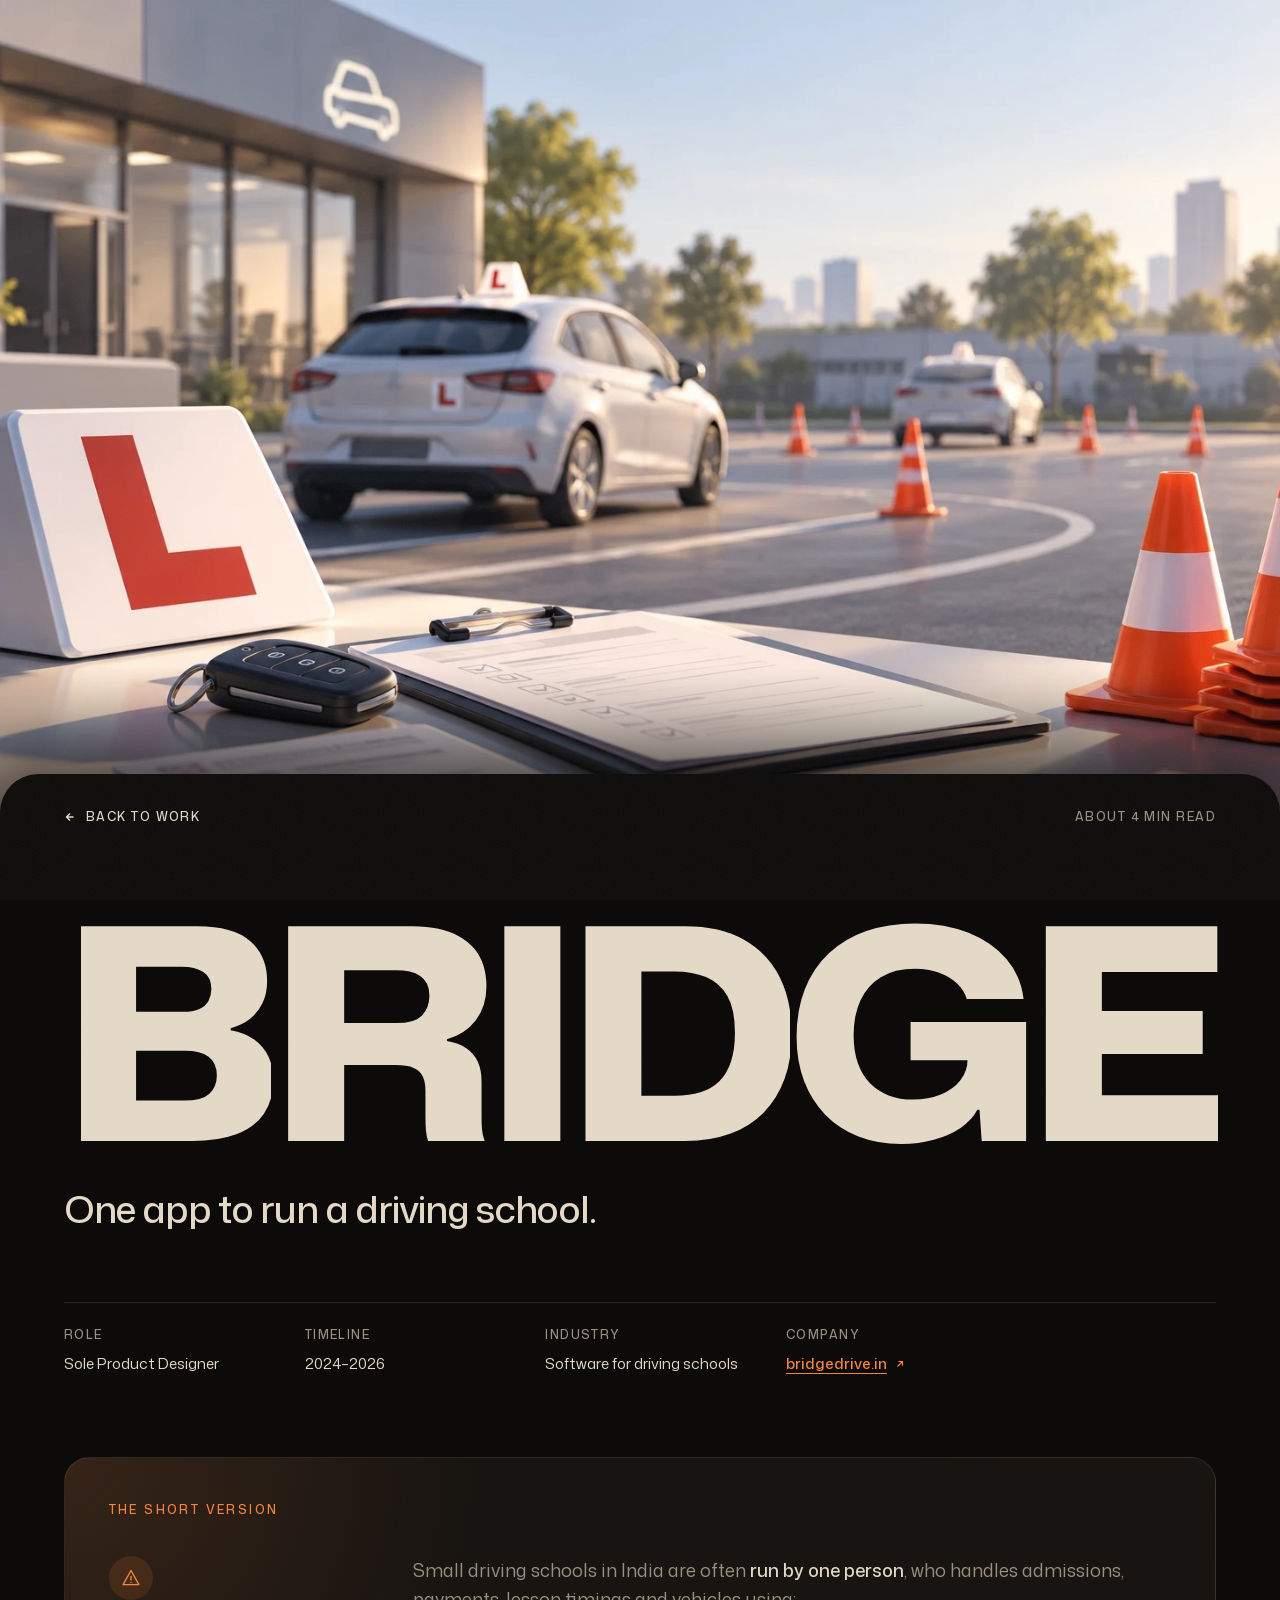
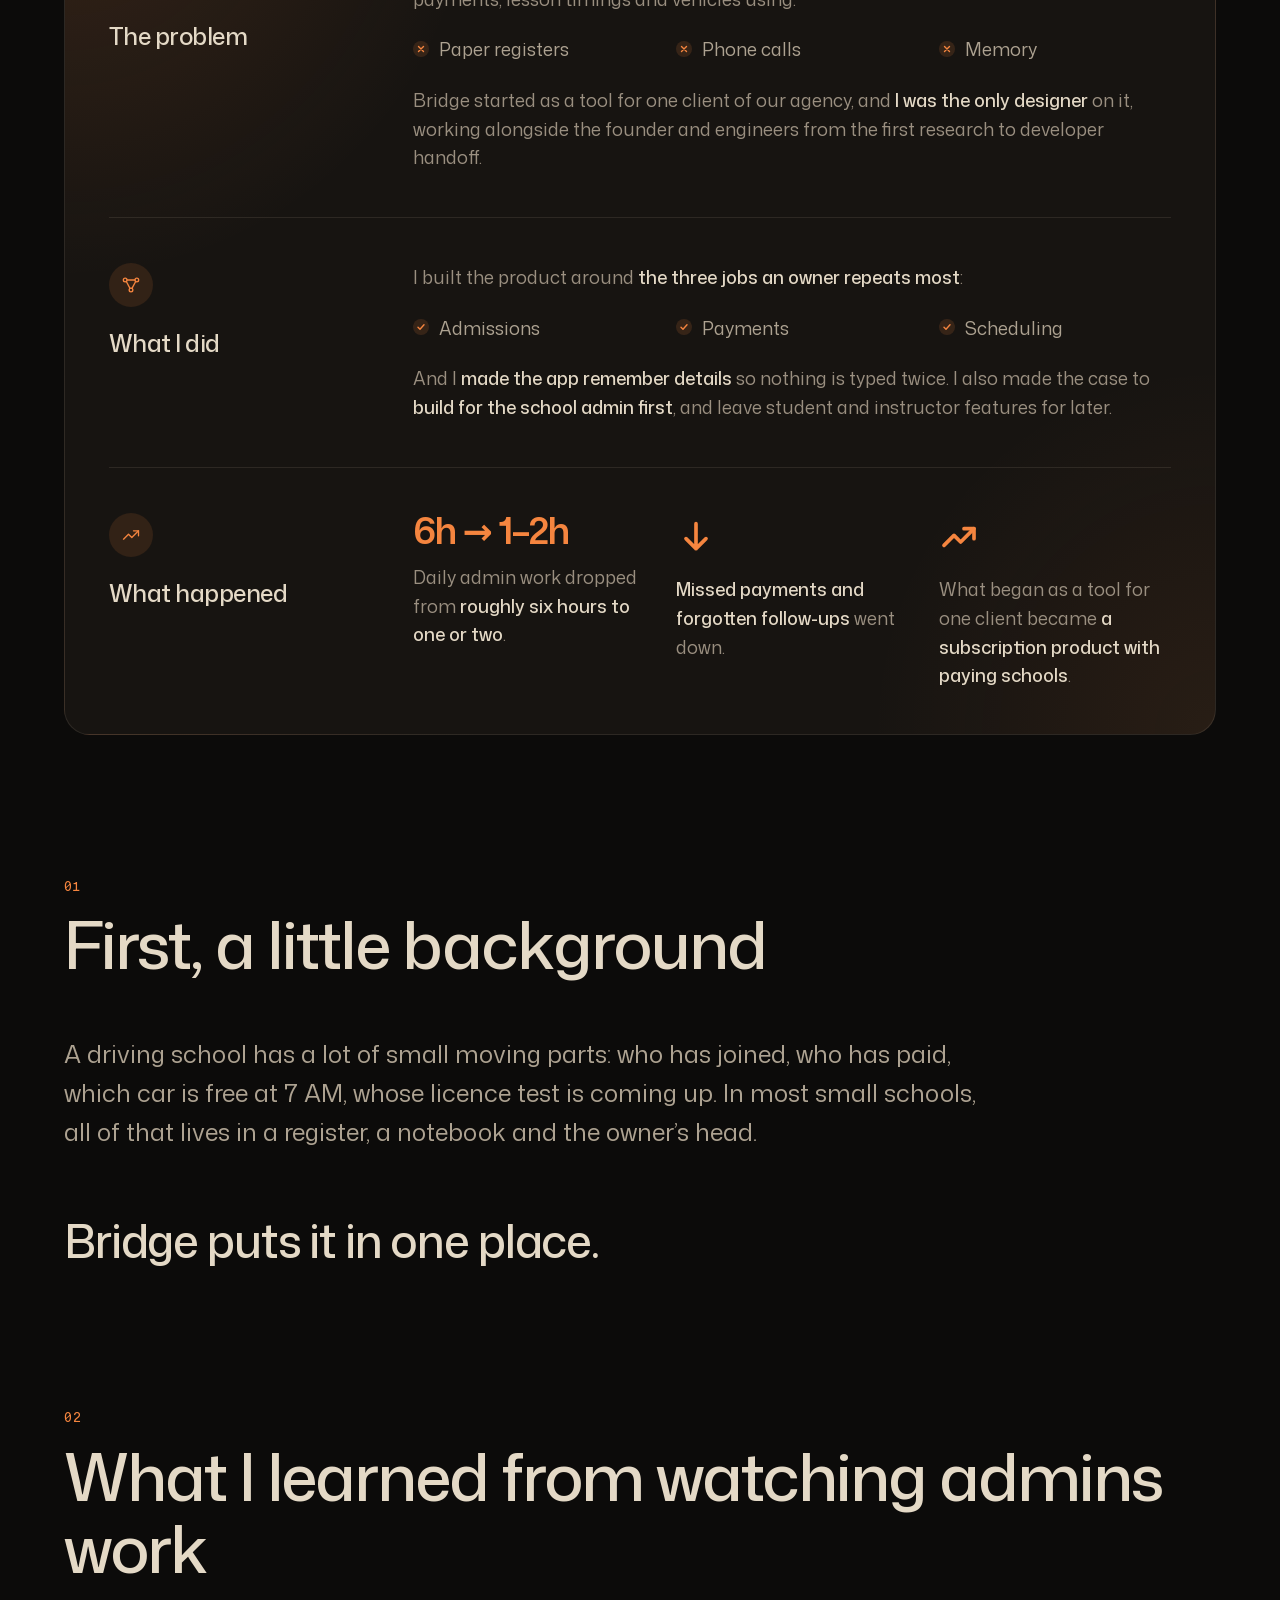
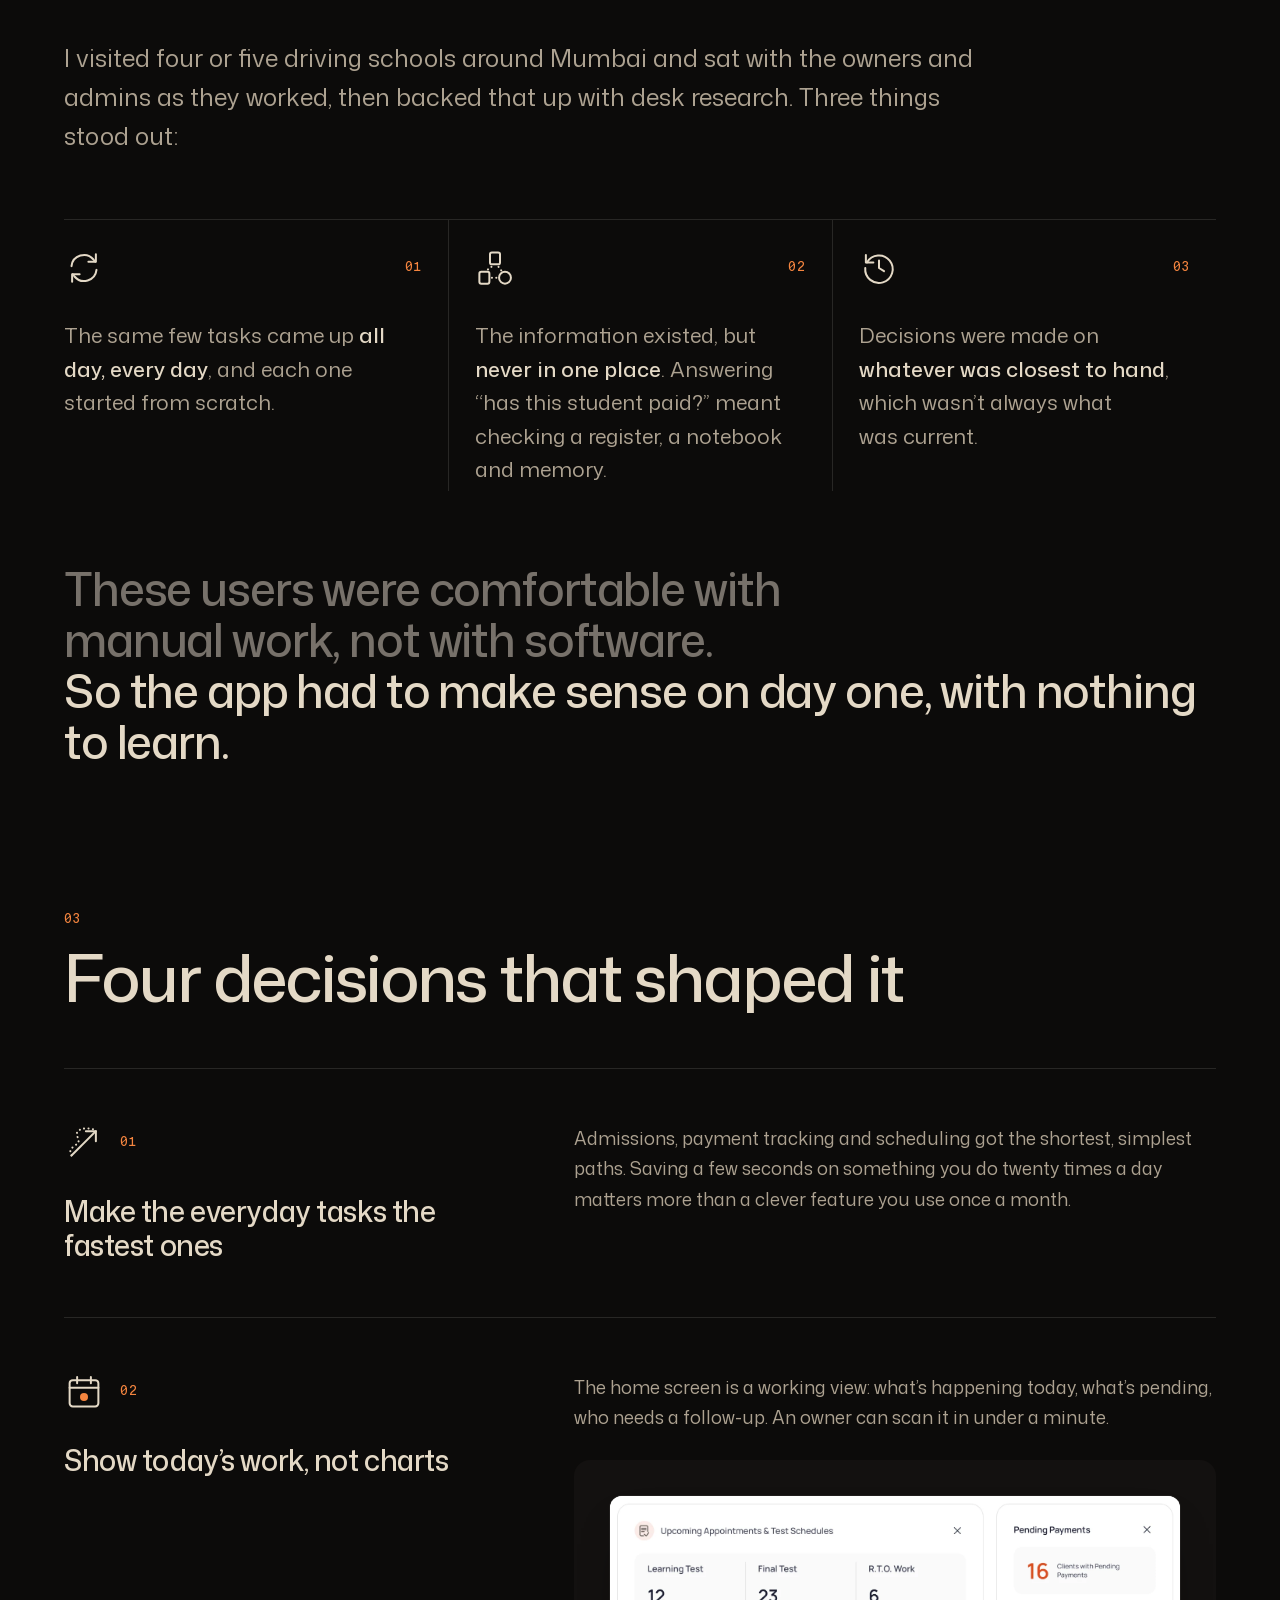
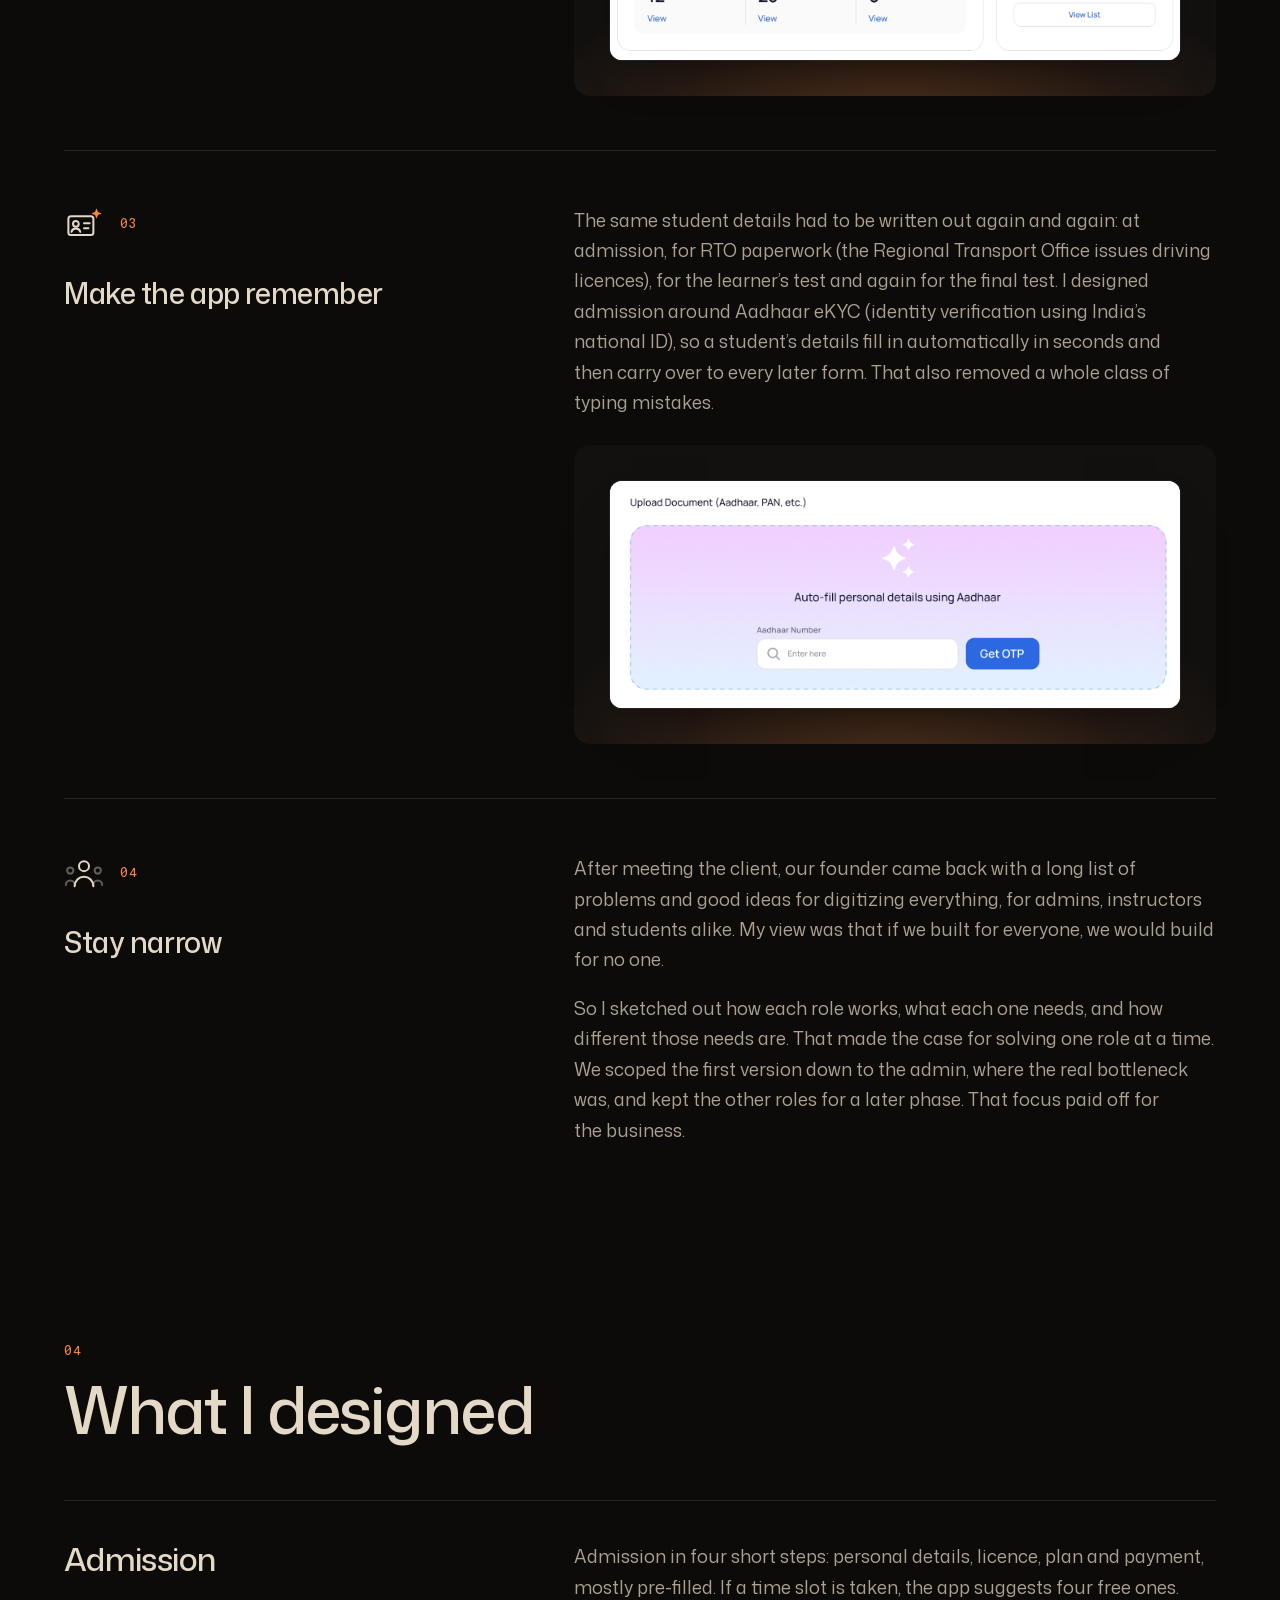
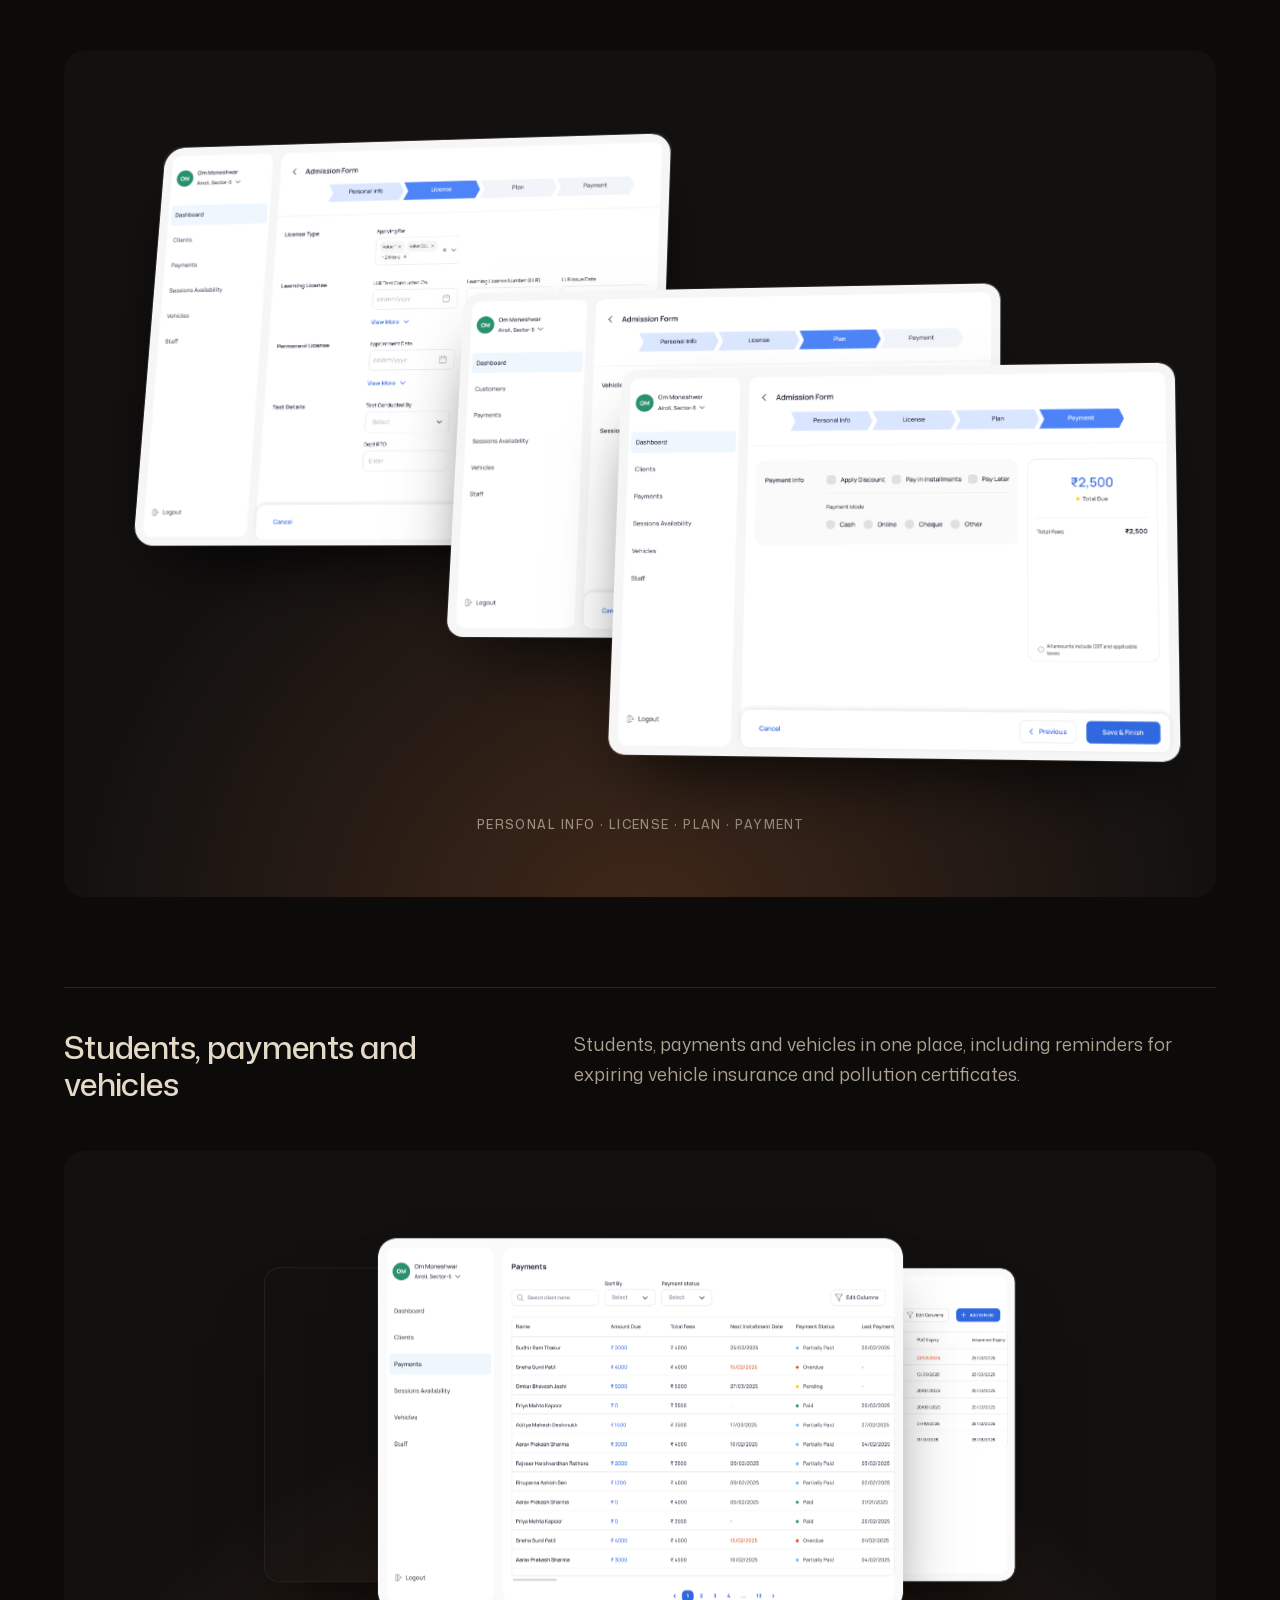
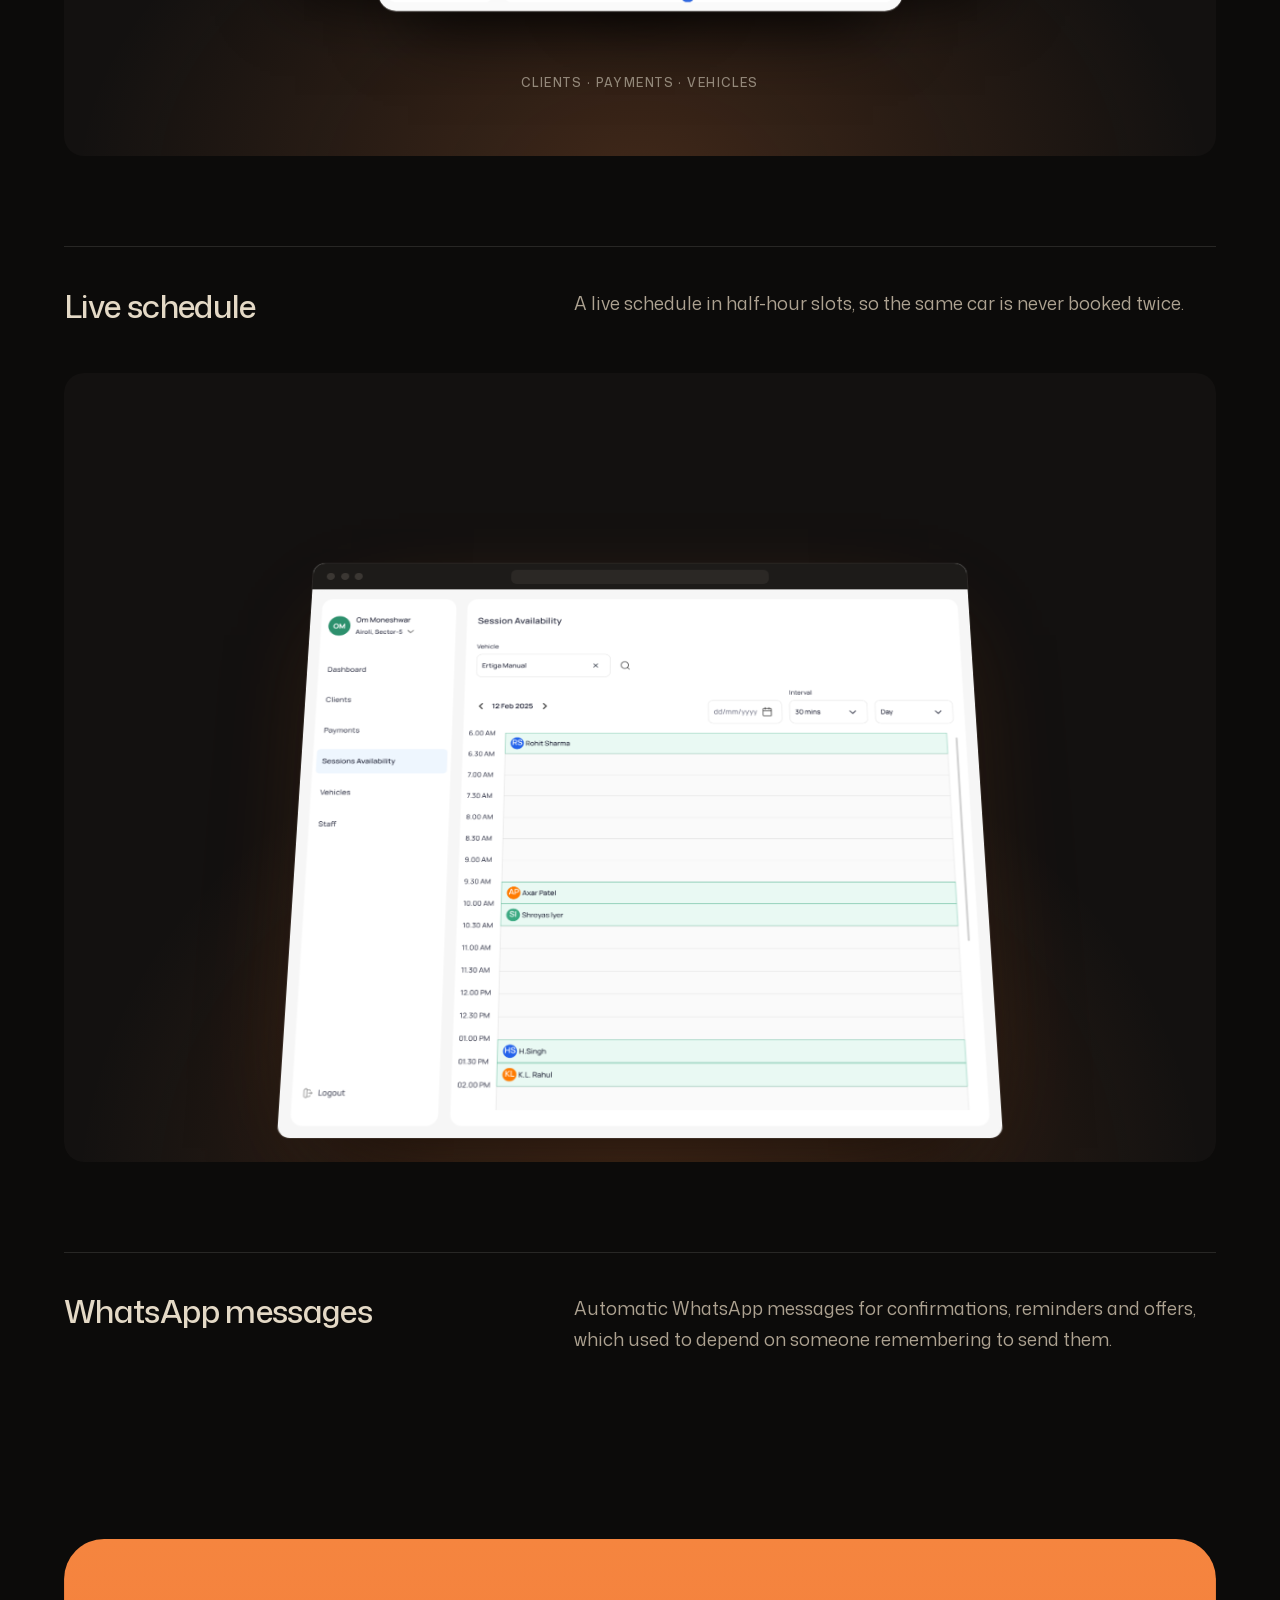
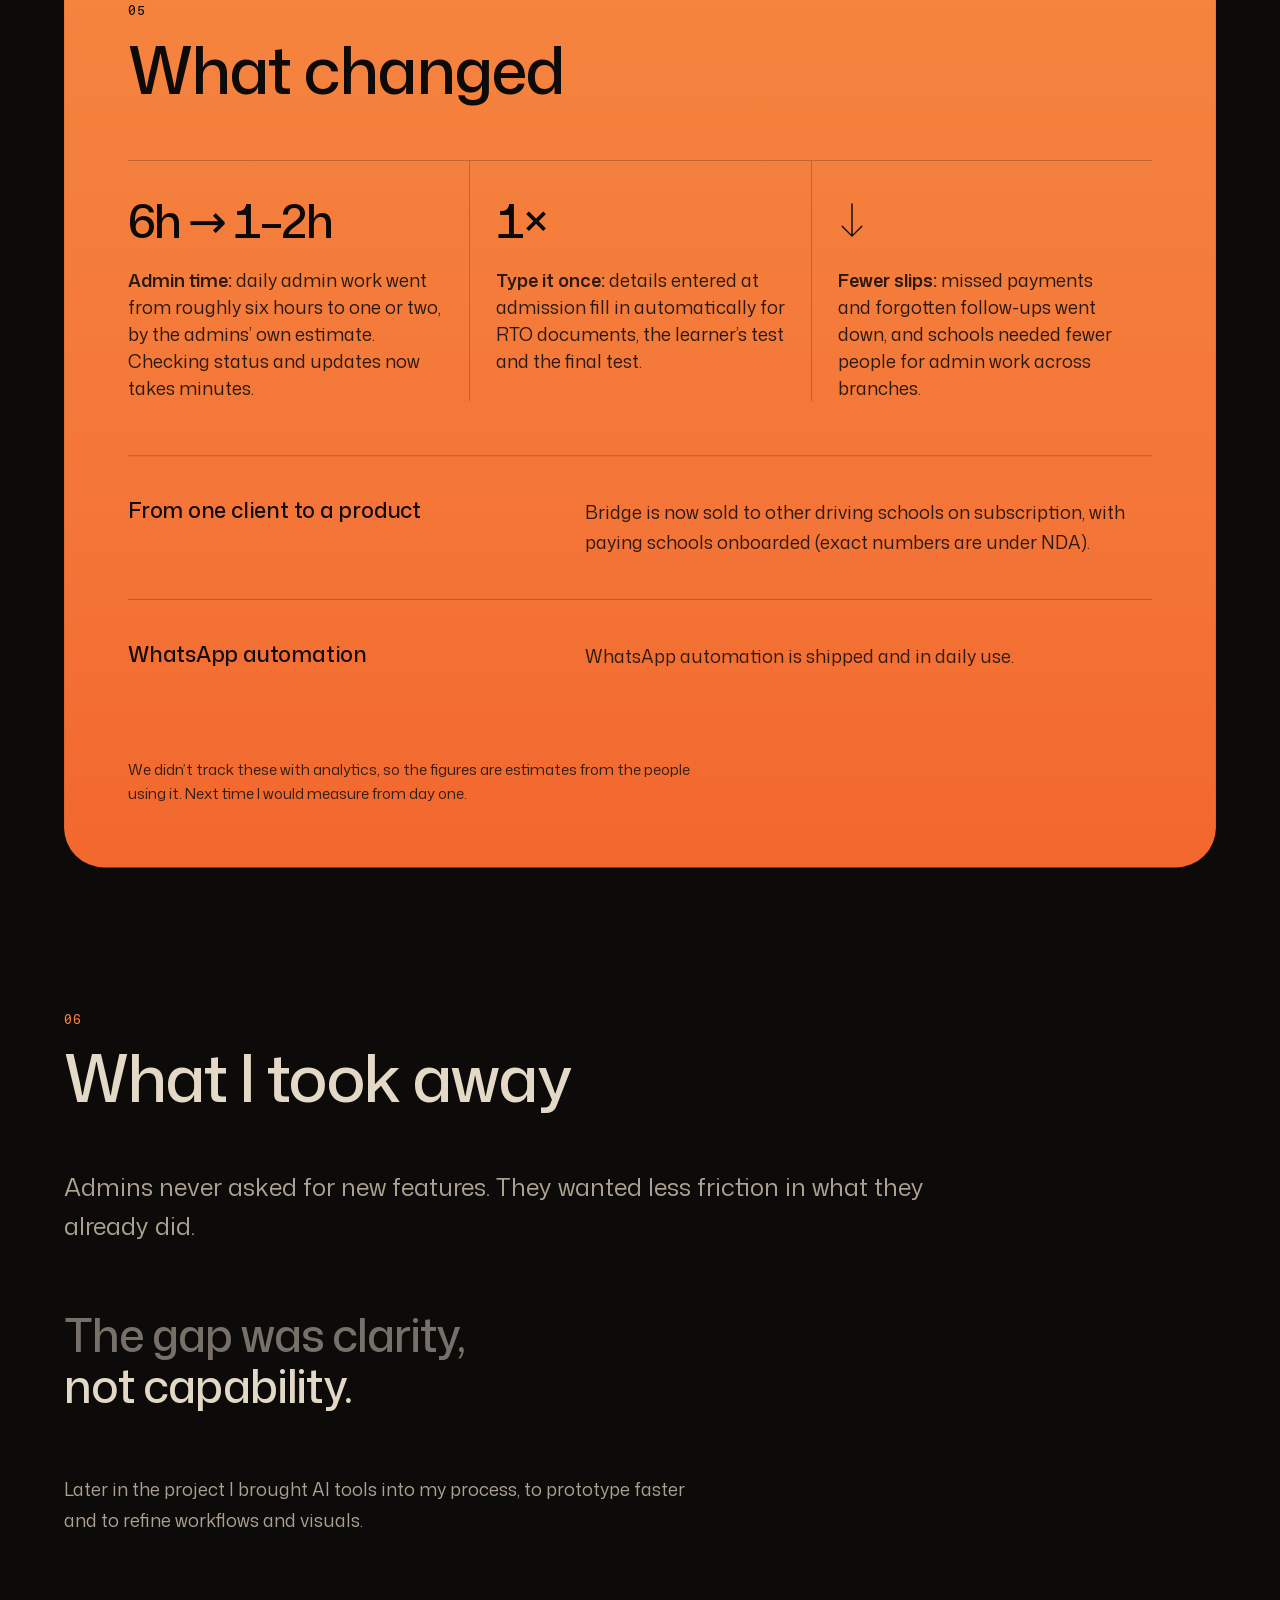
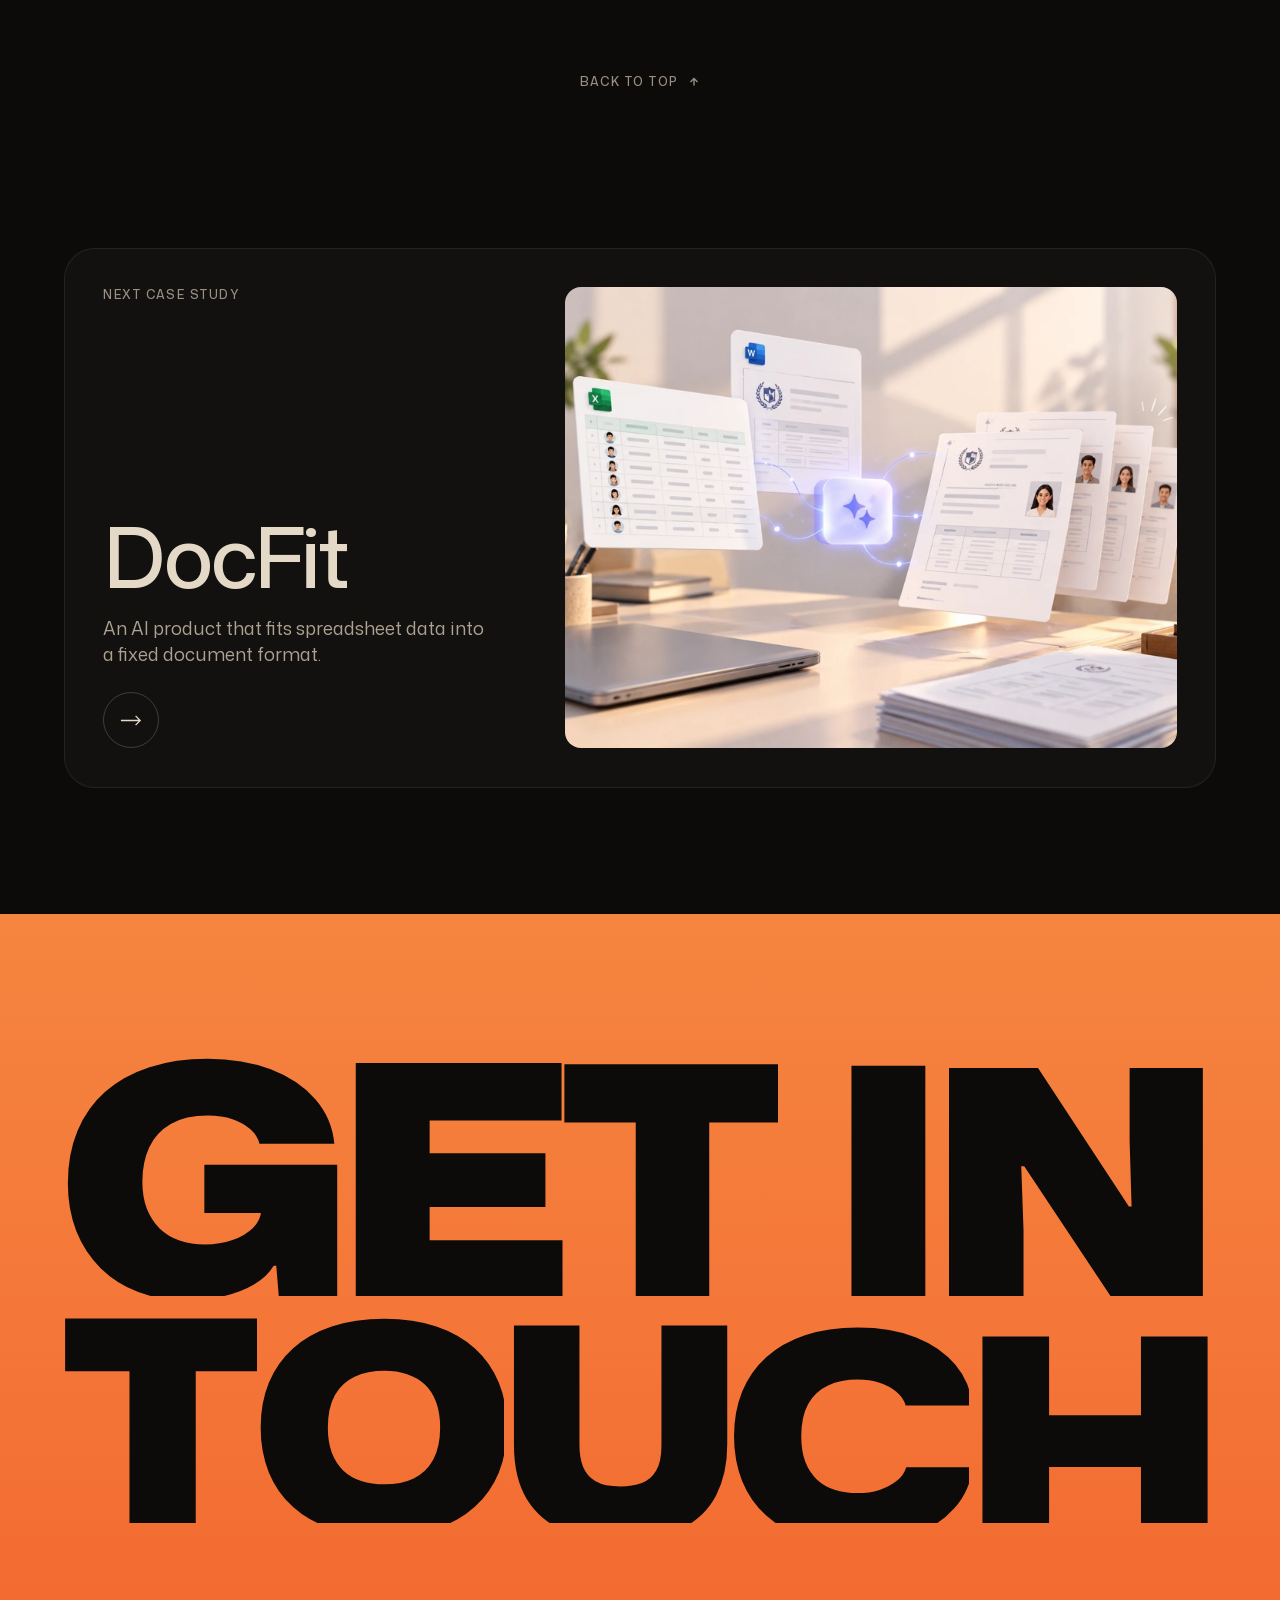
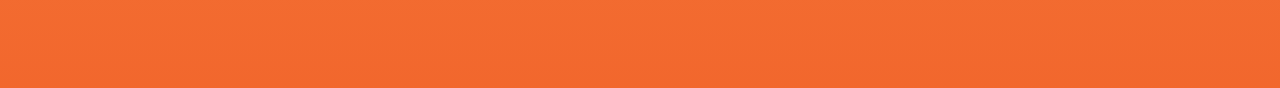
==== commit 68a0a6aa: "Show the work as a walk-through room, with tiny Shruti in it Selected work is now a room you walk th" ====
--- a/work/bridge/index.html
+++ b/work/bridge/index.html
@@ -65,7 +65,7 @@
        white for headings, soft white for reading, grey for labels. -->
   <article class="case-sheet" aria-labelledby="case-title" data-case-sheet>
     <div class="case-top">
-      <a class="case-back" href="../../#work"><svg viewBox="0 0 12 12" aria-hidden="true"><path d="M9.5 6h-7M6 2.5 2.5 6 6 9.5"/></svg>Back to work</a>
+      <a class="case-back" href="../../#work-bridge"><svg viewBox="0 0 12 12" aria-hidden="true"><path d="M9.5 6h-7M6 2.5 2.5 6 6 9.5"/></svg>Back to work</a>
       <p class="case-time">About 4 min read</p>
     </div>
 
--- a/css/main.css
+++ b/css/main.css
@@ -229,14 +229,14 @@
   margin: 0;
   color: var(--paper);
   font-family: var(--sans);
-  font-size: clamp(1.375rem, 1rem + 1.2vw, 2.125rem);
-  font-weight: 500;
-  line-height: 1.22;
-  letter-spacing: -.02em;
+  font-size: clamp(1rem, .9rem + .4vw, 1.3125rem);
+  font-weight: 400;
+  line-height: 1.6;
+  letter-spacing: .01em;
   text-wrap: balance;
 }
 .hero__key { color: var(--accent); font-style: normal; }
-/* The invitation: a light pill with the orange arrow. */
+/* The way into the work: a light pill with an orange arrow pointing down. */
 .hero__cta {
   display: inline-flex;
   align-items: center;
@@ -254,7 +254,7 @@
 .hero__cta:hover { background: #FFF; translate: 0 -2px; }
 .hero__cta-arrow { display: grid; place-items: center; width: 40px; height: 40px; border-radius: 50%; background: var(--accent); color: var(--noir); }
 .hero__cta-arrow svg { width: 12px; height: 12px; fill: none; stroke: currentColor; stroke-width: 1.6; stroke-linecap: round; transition: translate .35s var(--ease-out); }
-.hero__cta:hover .hero__cta-arrow svg { translate: 2px -2px; }
+.hero__cta:hover .hero__cta-arrow svg { translate: 0 2px; }
 .hero__cta:focus-visible { outline: 2px solid var(--accent); outline-offset: 4px; }
 /* Tiny Shruti at her laptop, drawn by hero-girl.js. */
 .hero__girl { flex: none; width: calc(21 * var(--px)); height: calc(20 * var(--px)); --px: 7px; image-rendering: pixelated; }
@@ -285,219 +285,8 @@
   .hero__girl { --px: 4px; }
 }
 
-/* ---------- How I make products better ---------- */
-
-/* Phones (and short screens): a list with a line drawn down its left side,
-   Product design set large in the middle of it. Wide screens: see below. */
-.skills { position: relative; margin-top: clamp(48px, 10vh, 120px); padding: clamp(96px, 14vh, 160px) var(--gutter); }
-.skills__stage { position: relative; }
-.skills__title {
-  margin: 0 0 clamp(40px, 7vh, 72px);
-  color: var(--accent); /* quieter than the loop: a label more than a headline */
-  font-size: clamp(1.25rem, 1.05rem + .6vw, 1.625rem);
-  font-weight: 500;
-  line-height: 1.1;
-  letter-spacing: -.025em;
-}
-.skills__loop { display: none; }
-.skills__list { position: relative; display: grid; gap: 36px; margin: 0; padding: 0 0 0 30px; list-style: none; }
-.skills__list::before {
-  content: "";
-  position: absolute;
-  top: 6px;
-  bottom: 6px;
-  left: 4px;
-  width: 1px;
-  background: var(--accent);
-  transform: scaleY(var(--draw, 1));
-  transform-origin: top;
-}
-.skill { position: relative; }
-.skill__dot {
-  position: absolute;
-  top: 7px;
-  left: -30px;
-  width: 9px;
-  height: 9px;
-  border-radius: 50%;
-  background: var(--accent);
-  box-shadow: 0 0 0 5px rgba(245, 133, 63, .16);
-}
-.skill__num { display: block; margin-bottom: 6px; color: var(--accent); font-size: .75rem; font-weight: 500; letter-spacing: .08em; font-variant-numeric: tabular-nums; }
-.skill__name { color: var(--paper); font-size: 1.125rem; font-weight: 600; line-height: 1.3; letter-spacing: -.01em; }
-.skill__line { max-width: 30ch; margin-top: 6px; color: var(--paper-soft); font-size: .9375rem; line-height: 1.5; }
-.skill--core .skill__name {
-  font-size: clamp(2.75rem, 1.6rem + 3.4vw, 5.25rem);
-  font-weight: 800;
-  font-stretch: 75%;
-  line-height: .9;
-  letter-spacing: -.005em;
-  text-transform: uppercase;
-}
-.skills__girl { display: none; }
-
-/* Wide screens: one pinned screen. The loop is drawn around Product design;
-   each skill sits at its point on the loop (placed by main.js) and appears
-   when the line reaches it. Tiny Shruti stands bottom left. */
-@media (min-width: 900px) and (min-height: 640px) {
-  .skills { --label: 15rem; height: 100vh; height: 100svh; margin-top: 28vh; padding: 0 var(--gutter); }
-  .skills__stage {
-    display: grid;
-    grid-template-rows: auto minmax(0, 1fr);
-    height: 100%;
-    padding: clamp(28px, 6vh, 64px) 0 clamp(24px, 5vh, 52px);
-  }
-  .skills__title { margin: 0; font-size: clamp(1.125rem, .9rem + .55vw, 1.5rem); }
-  .skills__ring {
-    position: relative;
-    justify-self: center;
-    width: min(calc(100% - 2 * (var(--label) + 30px)), 880px);
-    margin: clamp(150px, 21vh, 220px) 0 clamp(96px, 14vh, 130px); /* clear of the heading, with the top skill's label above the loop */
-  }
-  .skills__loop {
-    position: absolute;
-    inset: 0;
-    display: block;
-    width: 100%;
-    height: 100%;
-    overflow: visible;
-  }
-  .skills__loop path { fill: none; stroke: var(--accent); stroke-width: 1.5; stroke-linecap: round; vector-effect: non-scaling-stroke; }
-  .skills__list { position: absolute; inset: 0; display: block; padding: 0; }
-  .skills__list::before { content: none; }
-  .skill { position: absolute; left: var(--x, 50%); top: var(--y, 50%); width: 0; height: 0; }
-  .skill__dot { top: 0; left: 0; translate: -50% -50%; scale: 0; transition: scale .6s cubic-bezier(.34, 1.56, .64, 1); }
-  .skill__text {
-    position: absolute;
-    width: var(--label);
-    opacity: 0;
-    transition: opacity .7s var(--ease-out), translate .9s var(--ease-out);
-  }
-  .skill[data-place="left"] .skill__text { right: 22px; transform: translateY(-50%); text-align: right; translate: 12px 0; }
-  .skill[data-place="right"] .skill__text { left: 22px; transform: translateY(-50%); translate: -12px 0; }
-  .skill[data-place="top"] .skill__text { bottom: 22px; left: 0; width: 22rem; transform: translateX(-50%); text-align: center; translate: 0 12px; }
-  .skill[data-place="bottom"] .skill__text { top: 22px; left: 0; transform: translateX(-50%); text-align: center; translate: 0 -12px; }
-  .skill[data-place="left"] .skill__line { margin-left: auto; }
-  .skill[data-place="top"] .skill__line, .skill[data-place="bottom"] .skill__line { margin-inline: auto; }
-  .skill.is-on .skill__dot { scale: 1; }
-  .skill.is-on .skill__text { opacity: 1; translate: 0 0; }
-  /* Product design, in the middle of the loop, on a soft orange glow. */
-  .skill--core { left: 50%; top: 50%; }
-  .skill--core .skill__text { left: 0; width: max-content; transform: translate(-50%, -50%); text-align: center; opacity: 1; translate: none; }
-  .skill--core::before {
-    content: "";
-    position: absolute;
-    left: -22vw;
-    top: -18vh;
-    width: 44vw;
-    height: 36vh;
-    background: radial-gradient(closest-side, rgba(245, 133, 63, .13), transparent);
-    pointer-events: none;
-  }
-  .skills__girl {
-    position: absolute;
-    right: calc(6 * var(--px)); /* lines up with where she sat in the hero */
-    bottom: clamp(24px, 5vh, 52px);
-    display: block;
-    width: calc(15 * var(--px));
-    height: calc(19 * var(--px));
-    --px: 7px;
-    visibility: hidden;
-    image-rendering: pixelated;
-  }
-  .skills__girl.is-here { visibility: visible; }
-  /* Reduced motion: all of it, drawn. */
-  .rm .skill__dot { scale: 1; }
-  .rm .skill__text { opacity: 1; translate: none; }
-  .rm .skills__girl { visibility: visible; }
-}
-
-/* ---------- But there's more ---------- */
-
-/* Phones: the three points stacked. Wide screens: one pinned screen, a line
-   drawing across with each point on it; tiny Shruti bottom left. */
-.more { position: relative; padding: clamp(48px, 8vh, 96px) var(--gutter) clamp(96px, 14vh, 160px); }
-.more__stage { position: relative; }
-.more__title {
-  margin: 0 0 clamp(36px, 6vh, 56px);
-  color: var(--accent); /* a label, like "How I make products better" */
-  font-size: clamp(1.25rem, 1.05rem + .6vw, 1.625rem);
-  font-weight: 500;
-  line-height: 1.1;
-  letter-spacing: -.025em;
-}
-.more__row { position: relative; }
-.more__line { display: none; }
-.more__list { display: grid; gap: 28px; margin: 0; padding: 0; list-style: none; }
-.more__item { position: relative; padding-top: 18px; border-top: 1px solid var(--rule); }
-.more__dot { display: none; }
-.more__name { color: var(--paper); font-size: 1.125rem; font-weight: 600; letter-spacing: -.01em; }
-.more__text { max-width: 34ch; margin-top: 8px; color: var(--paper-soft); font-size: .9375rem; line-height: 1.55; }
-.more__text strong { color: var(--paper); font-weight: 600; }
-.more__girl { display: none; }
-
-@media (min-width: 900px) and (min-height: 640px) {
-  .more { height: 100vh; height: 100svh; margin-top: 12vh; padding: 0 var(--gutter); }
-  .more__stage {
-    display: grid;
-    grid-template-rows: auto minmax(0, 1fr);
-    height: 100%;
-    padding: clamp(28px, 6vh, 64px) 0 clamp(24px, 5vh, 52px);
-  }
-  .more__title { margin: 0; font-size: clamp(1.125rem, .9rem + .55vw, 1.5rem); }
-  .more__row { align-self: center; justify-self: center; width: min(100%, 1100px); padding-top: 6vh; }
-  .more__line {
-    position: absolute;
-    top: 0;
-    left: 0;
-    right: 0;
-    display: block;
-    height: 1.5px;
-    background: var(--accent);
-    transform: scaleX(var(--draw, 0));
-    transform-origin: left;
-  }
-  .more__list { grid-template-columns: repeat(3, minmax(0, 1fr)); gap: clamp(32px, 4vw, 72px); }
-  .more__item { padding-top: 36px; border: 0; }
-  .more__dot {
-    position: absolute;
-    top: 0;
-    left: 0;
-    display: block;
-    width: 11px;
-    height: 11px;
-    border-radius: 50%;
-    background: var(--accent);
-    box-shadow: 0 0 0 5px rgba(245, 133, 63, .16);
-    translate: 0 -50%;
-    scale: 0;
-    transition: scale .6s cubic-bezier(.34, 1.56, .64, 1);
-  }
-  .more__name { font-size: clamp(1.125rem, .95rem + .5vw, 1.5rem); }
-  .more__name, .more__text { opacity: 0; translate: 0 12px; transition: opacity .7s var(--ease-out), translate .9s var(--ease-out); }
-  .more__text { transition-delay: .08s; }
-  .more__item.is-on .more__dot { scale: 1; }
-  .more__item.is-on .more__name, .more__item.is-on .more__text { opacity: 1; translate: 0 0; }
-  .more__girl {
-    position: absolute;
-    left: 0;
-    bottom: clamp(24px, 5vh, 52px);
-    display: block;
-    width: calc(15 * var(--px));
-    height: calc(19 * var(--px));
-    --px: 7px;
-    visibility: hidden;
-    image-rendering: pixelated;
-  }
-  .more__girl.is-here { visibility: visible; }
-  .rm .more__line { --draw: 1; }
-  .rm .more__dot { scale: 1; }
-  .rm .more__name, .rm .more__text { opacity: 1; translate: none; }
-  .rm .more__girl { visibility: visible; }
-}
-
-/* Tiny Shruti between the hero and the skills: fixed to the screen while
-   she walks, placed by main.js. */
+/* Tiny Shruti off the hero's canvas: fixed to the screen while she walks,
+   placed by walker.js, which also matches her pixel size to the hero's. */
 .walker {
   position: fixed;
   top: 0;
@@ -564,7 +353,7 @@
   letter-spacing: -.018em;
 }
 
-/* ---------- Things I've made ---------- */
+/* ---------- Selected work ---------- */
 
 /* Big names in rows between thin rules, set in from the left like the
    reference (minhpham.design). Under each name a dim copy; the bright one
@@ -623,6 +412,84 @@
 .made__link:focus-visible .made__band { clip-path: inset(0 0); }
 .made__link:focus-visible { outline: none; }
 
+/* The room (room.js): on wide screens the heading sits over a pinned,
+   screen-high view into a room. Its walls are a lighter warm grey, the
+   floor and ceiling darker; the doors are cream outlines; the projects hang
+   like pictures in an exhibition, each a darker card with a thin border:
+   the picture, the name, a line and its tags. Sizes come from --u, the
+   screen's height. Elsewhere it's the heading and the list of work. */
+.room__view { display: none; }
+.is-room .room__stage { position: relative; height: 100vh; height: 100svh; overflow: hidden; }
+.is-room .made__title { position: absolute; top: clamp(28px, 6vh, 64px); left: 0; z-index: 2; margin: 0; }
+.is-room .room__view { position: absolute; inset: 0; display: block; overflow: hidden; perspective: var(--p); }
+.has-room .made__list { display: none; }
+.has-room { padding-bottom: 0; }
+.room__world {
+  --wall: #1A1816;
+  position: absolute;
+  top: 50%;
+  left: 50%;
+  width: 0;
+  height: 0;
+  transform-style: preserve-3d;
+  transform-origin: 0 0 var(--p);
+}
+.room__side, .room__wall, .room__frame, .room__girl { position: absolute; top: 0; left: 0; box-sizing: border-box; }
+.room__girl { image-rendering: pixelated; }
+.room__side--left, .room__side--right { background: var(--wall); }
+.room__side--floor { background: #0C0B0A; }
+.room__side--ceiling { background: #12110F; }
+.room__wall { overflow: hidden; }
+.room__door {
+  position: absolute;
+  bottom: 0;
+  left: 50%;
+  width: calc(var(--u) * .45);
+  height: calc(var(--u) * .95);
+  translate: -50% 0;
+  border: 1.5px solid rgba(228, 217, 198, .9);
+  /* The rest of the wall, solid, so you only see through the doorway: the
+     page's dark outside, the room's grey on the far wall. */
+  box-shadow: 0 0 0 300vmax #040303;
+}
+.room__wall[data-wall="back"] .room__door { box-shadow: 0 0 0 300vmax var(--wall); }
+/* A project's frame: a darker card with a thin border. */
+.room__frame {
+  display: block;
+  padding: calc(var(--u) * .018);
+  border: 1px solid rgba(228, 217, 198, .24);
+  background: #141210;
+  box-shadow: 0 30px 60px rgba(0, 0, 0, .45);
+  color: var(--paper);
+  text-decoration: none;
+  transition: border-color .4s var(--ease-out);
+}
+.room__frame:hover, .room__frame:focus-visible { border-color: var(--accent); outline: none; }
+.room__frame img { display: block; width: 100%; height: auto; }
+.room__label { display: block; padding-top: calc(var(--u) * .024); }
+.room__name { display: block; font-size: calc(var(--u) * .036); font-weight: 500; letter-spacing: -.01em; }
+.room__line { display: block; max-width: 50%; margin-top: .45em; color: var(--paper-lead); font-size: calc(var(--u) * .026); line-height: 1.4; }
+.room__tags { display: block; margin-top: 1em; color: var(--paper-soft); font-size: calc(var(--u) * .015); letter-spacing: .06em; text-transform: uppercase; }
+/* On the right wall (Bridge) the label sits to the frame's right side. */
+.room__frame[data-side="right"] .room__label { text-align: right; }
+.room__frame[data-side="right"] .room__line,
+.room__frame[data-side="right"] .room__go { margin-left: auto; }
+/* The way into the case study: an orange disc with a diagonal arrow. */
+.room__go {
+  display: grid;
+  place-items: center;
+  width: calc(var(--u) * .052);
+  height: calc(var(--u) * .052);
+  margin-top: calc(var(--u) * .022);
+  border-radius: 50%;
+  background: var(--accent);
+  color: var(--noir);
+  transition: scale .35s var(--ease-out);
+}
+.room__go svg { width: 34%; height: 34%; fill: none; stroke: currentColor; stroke-width: 1.6; stroke-linecap: round; transition: translate .35s var(--ease-out); }
+.room__frame:hover .room__go svg, .room__frame:focus-visible .room__go svg { translate: 8% -8%; }
+.room__frame:hover .room__go { scale: 1.06; }
+
 /* The picture that follows the pointer (main.js), fine pointers only. */
 .made__thumb {
   position: fixed;
@@ -655,7 +522,6 @@
   .made__name { font-size: clamp(2.5rem, 13vw, 4rem); }
 }
 @media (min-width: 900px) and (min-height: 640px) {
-  .made { margin-top: 0; padding-top: 24px; }
   .made__title { font-size: clamp(1.5rem, 1rem + 1.1vw, 2.25rem); }
 }
 
@@ -764,14 +630,15 @@
   margin: 0;
   padding: 0;
   list-style: none;
-  font-size: clamp(2.2rem, 6.2vw, 6.5rem);
+  font-size: clamp(2rem, 4.5vw, 5rem); /* "AI-powered experiences" fits on one line */
   font-weight: 800;
   font-stretch: 104%;
   line-height: .95;
-  letter-spacing: -.035em;
+  letter-spacing: .02em;
+  word-spacing: .18em;
   text-transform: uppercase;
 }
-.roles__role + .roles__role { margin-top: .5em; }
+.roles__role + .roles__role { margin-top: .9em; }
 .roles__line { display: block; }
 .roles__line--2 { text-align: right; }
 .roles__line--3 { padding-left: 12%; }
@@ -1102,9 +969,9 @@
 @media (max-width: 767px) {
   :root { --nav-h: 64px; }
   .nav__arrow { display: none; }
-  .roles__list { font-size: 12vw; line-height: 1; }
+  .roles__list { font-size: 9vw; line-height: 1; }
   .roles__br { display: inline; }
-  .roles__role + .roles__role { margin-top: .6em; }
+  .roles__role + .roles__role { margin-top: .9em; }
   .roles__line--3 { padding-left: 0; }
   .roles__line--4 { padding-left: 12%; }
   .has-life .life__box { height: 580px; }
--- a/css/case.css
+++ b/css/case.css
@@ -340,6 +340,12 @@
 /* Tool cards: what each is good at, and where it falls short. */
 .tool-cards__label { display: block; margin-bottom: 2px; color: var(--c-soft); font-size: var(--t-micro); letter-spacing: .12em; text-transform: uppercase; }
 .tool-cards .case-small + .case-small { margin-top: 12px; }
+/* A paragraph after a block of colour. */
+.case-lead--after { margin-top: clamp(40px, 7vh, 72px); }
+/* A closing note at the end of a case study. */
+.case-aside { max-width: 40em; margin: clamp(48px, 8vh, 80px) 0 0; padding: 22px 26px; border: 1px solid var(--rule); border-radius: 16px; color: var(--c-soft); font-size: var(--t-body); line-height: 1.6; }
+/* The glimpse of a product after its decisions. */
+.case-glimpse { margin-top: clamp(64px, 10vh, 112px); }
 /* Body paragraphs in a run, and stacked in a row's second column. */
 .case-body + .case-body { margin-top: 1em; }
 .case-stack > * + * { margin-top: 1em; }
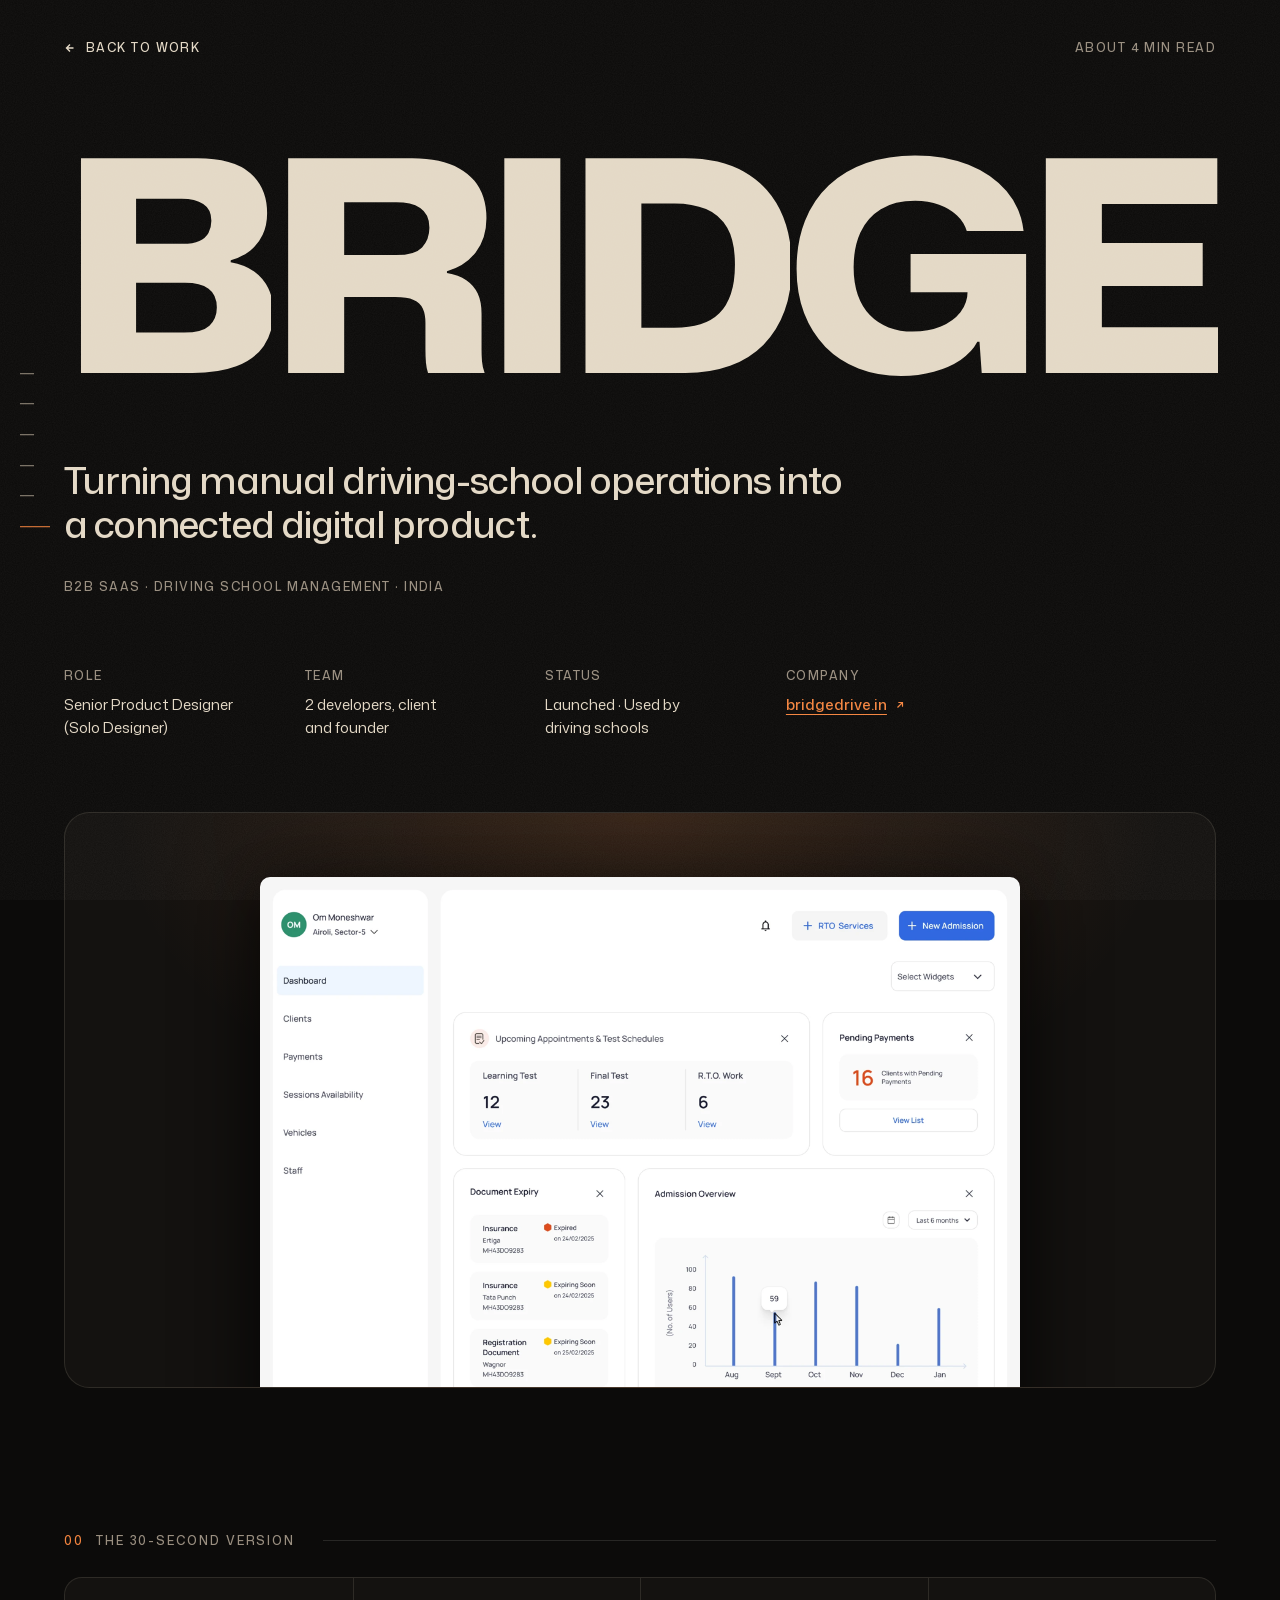
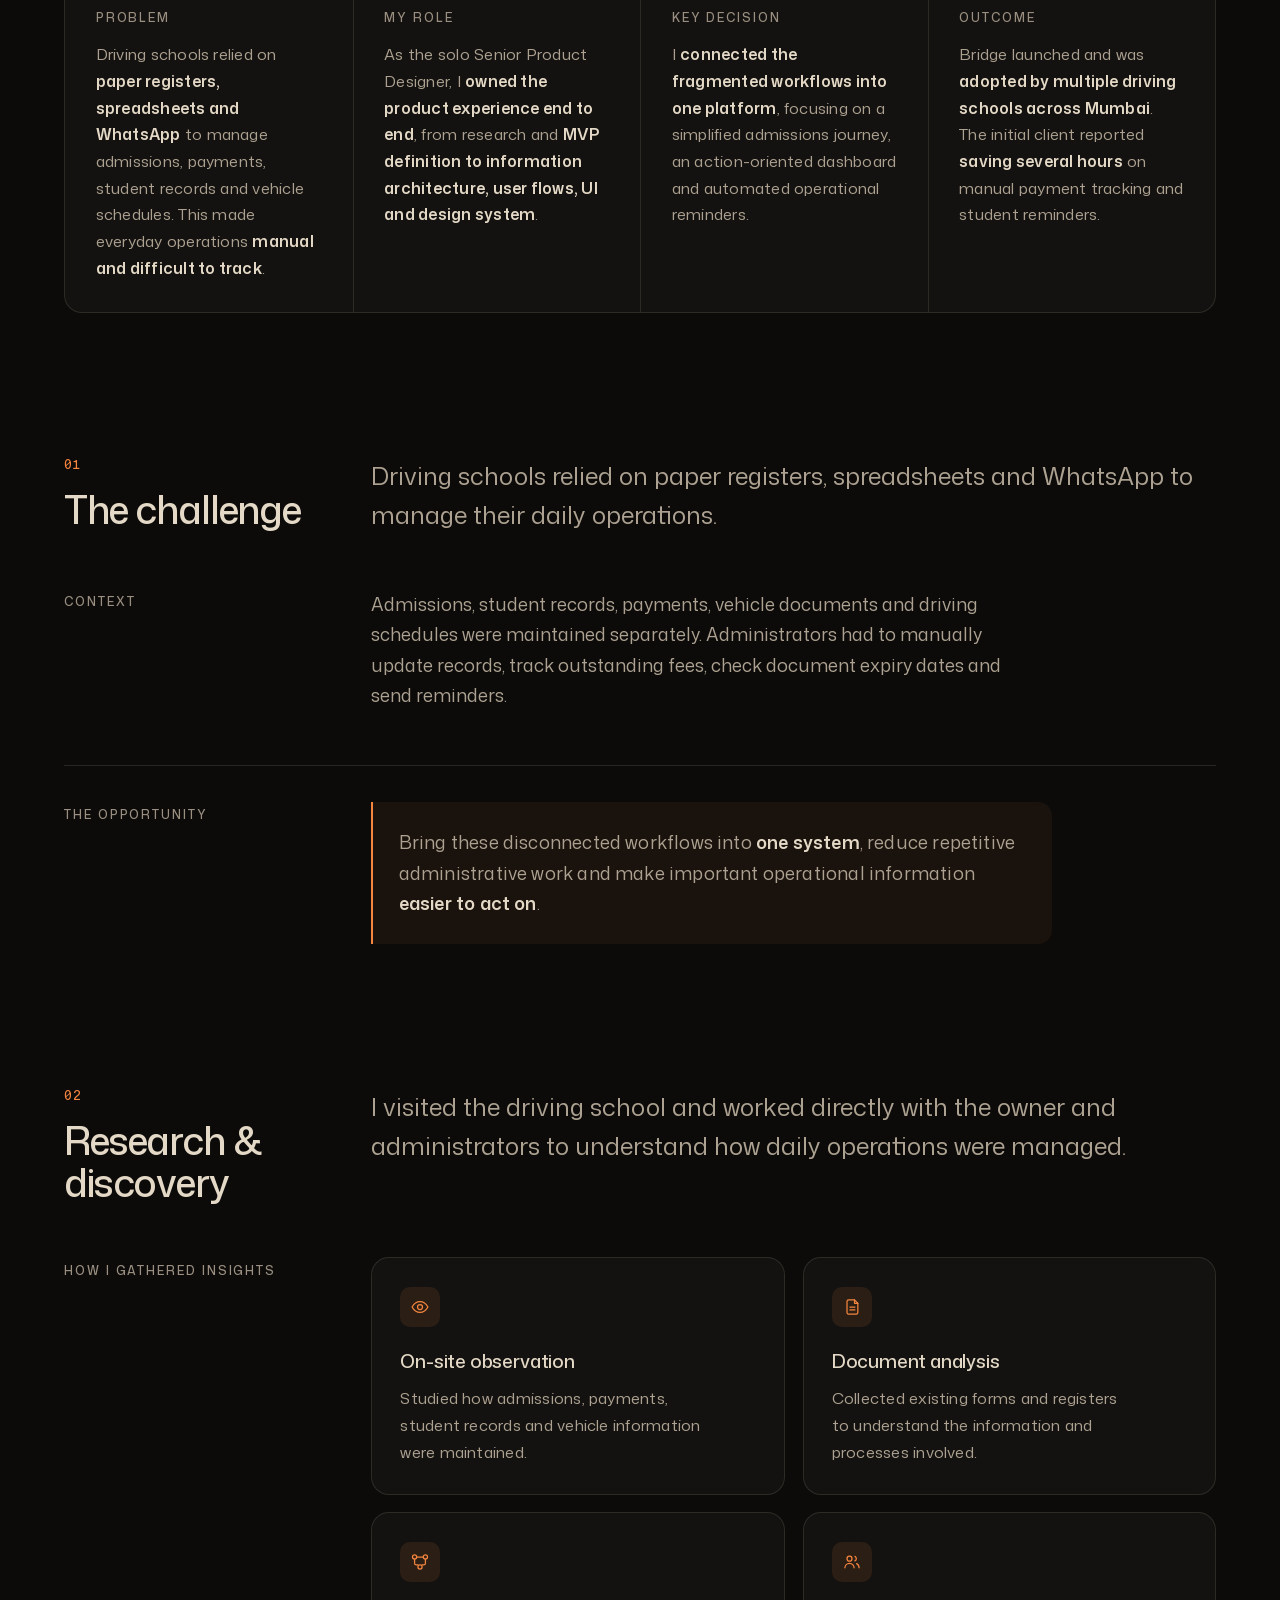
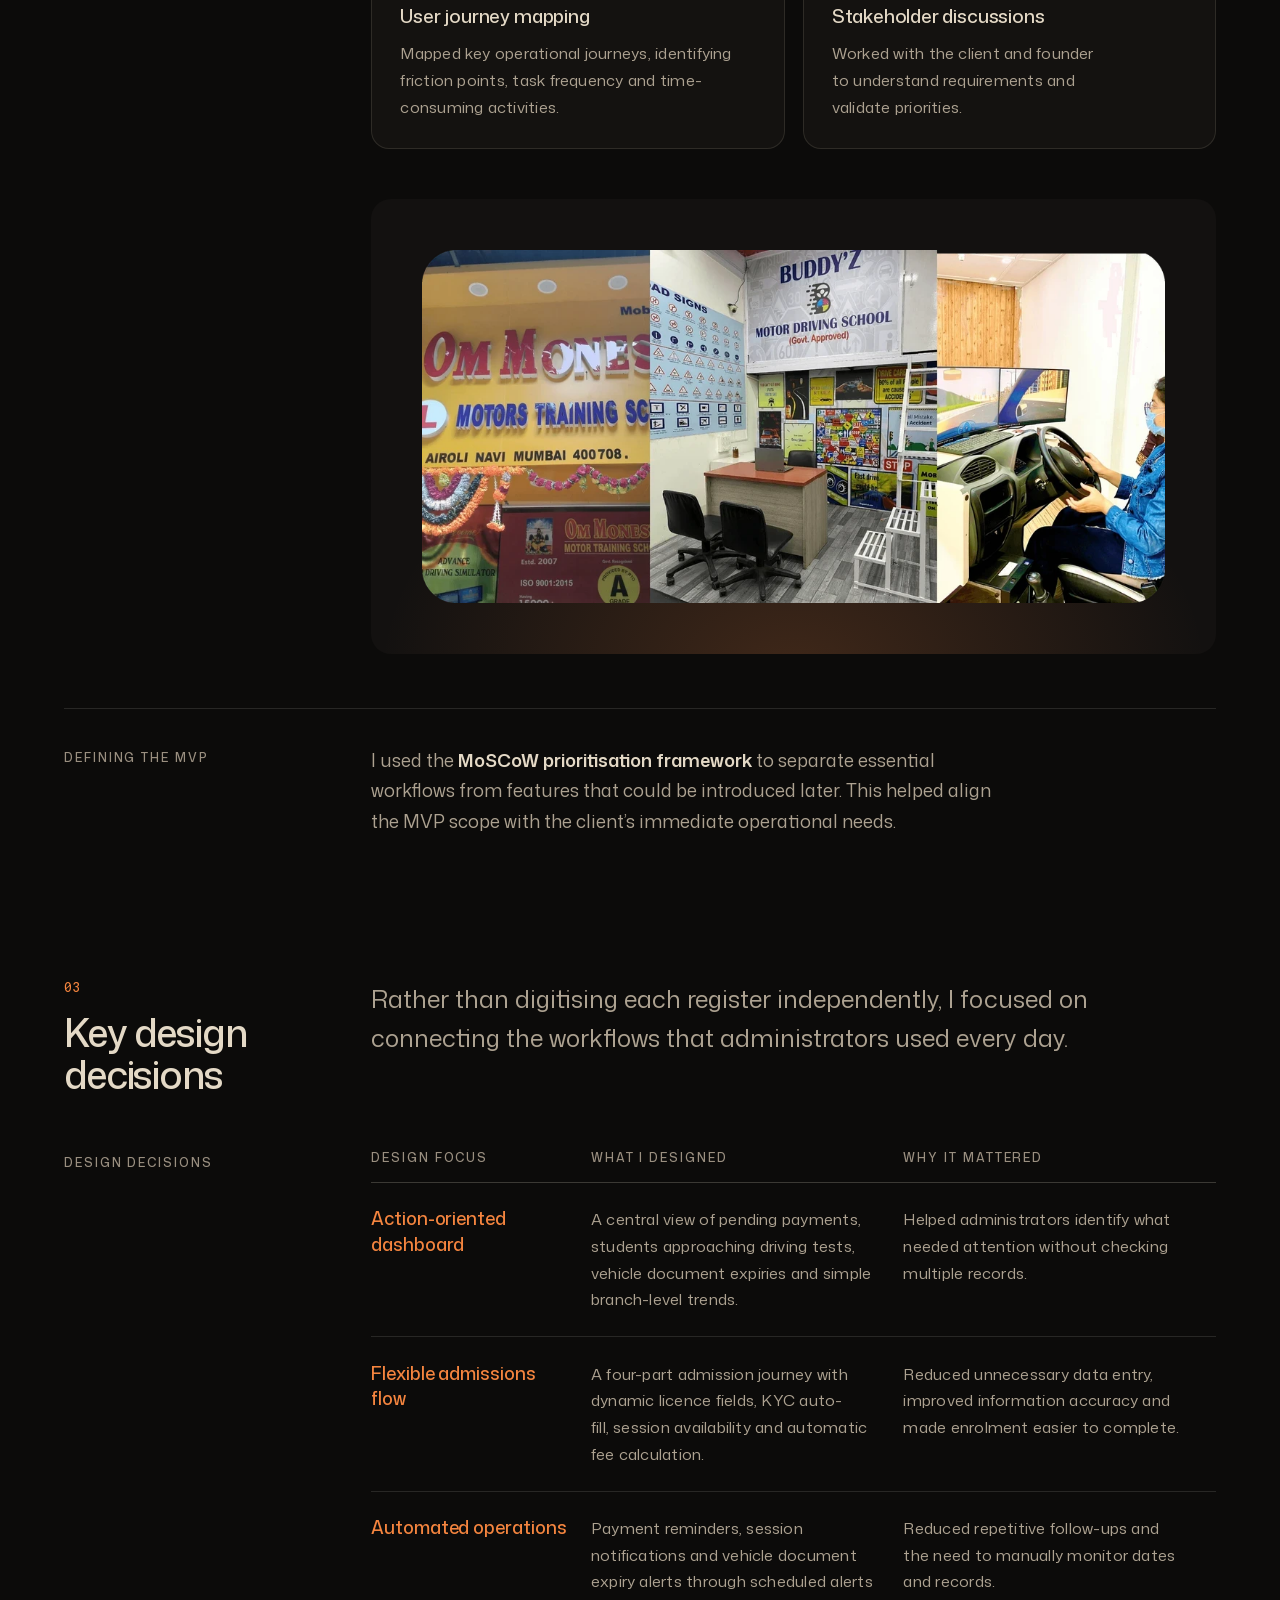
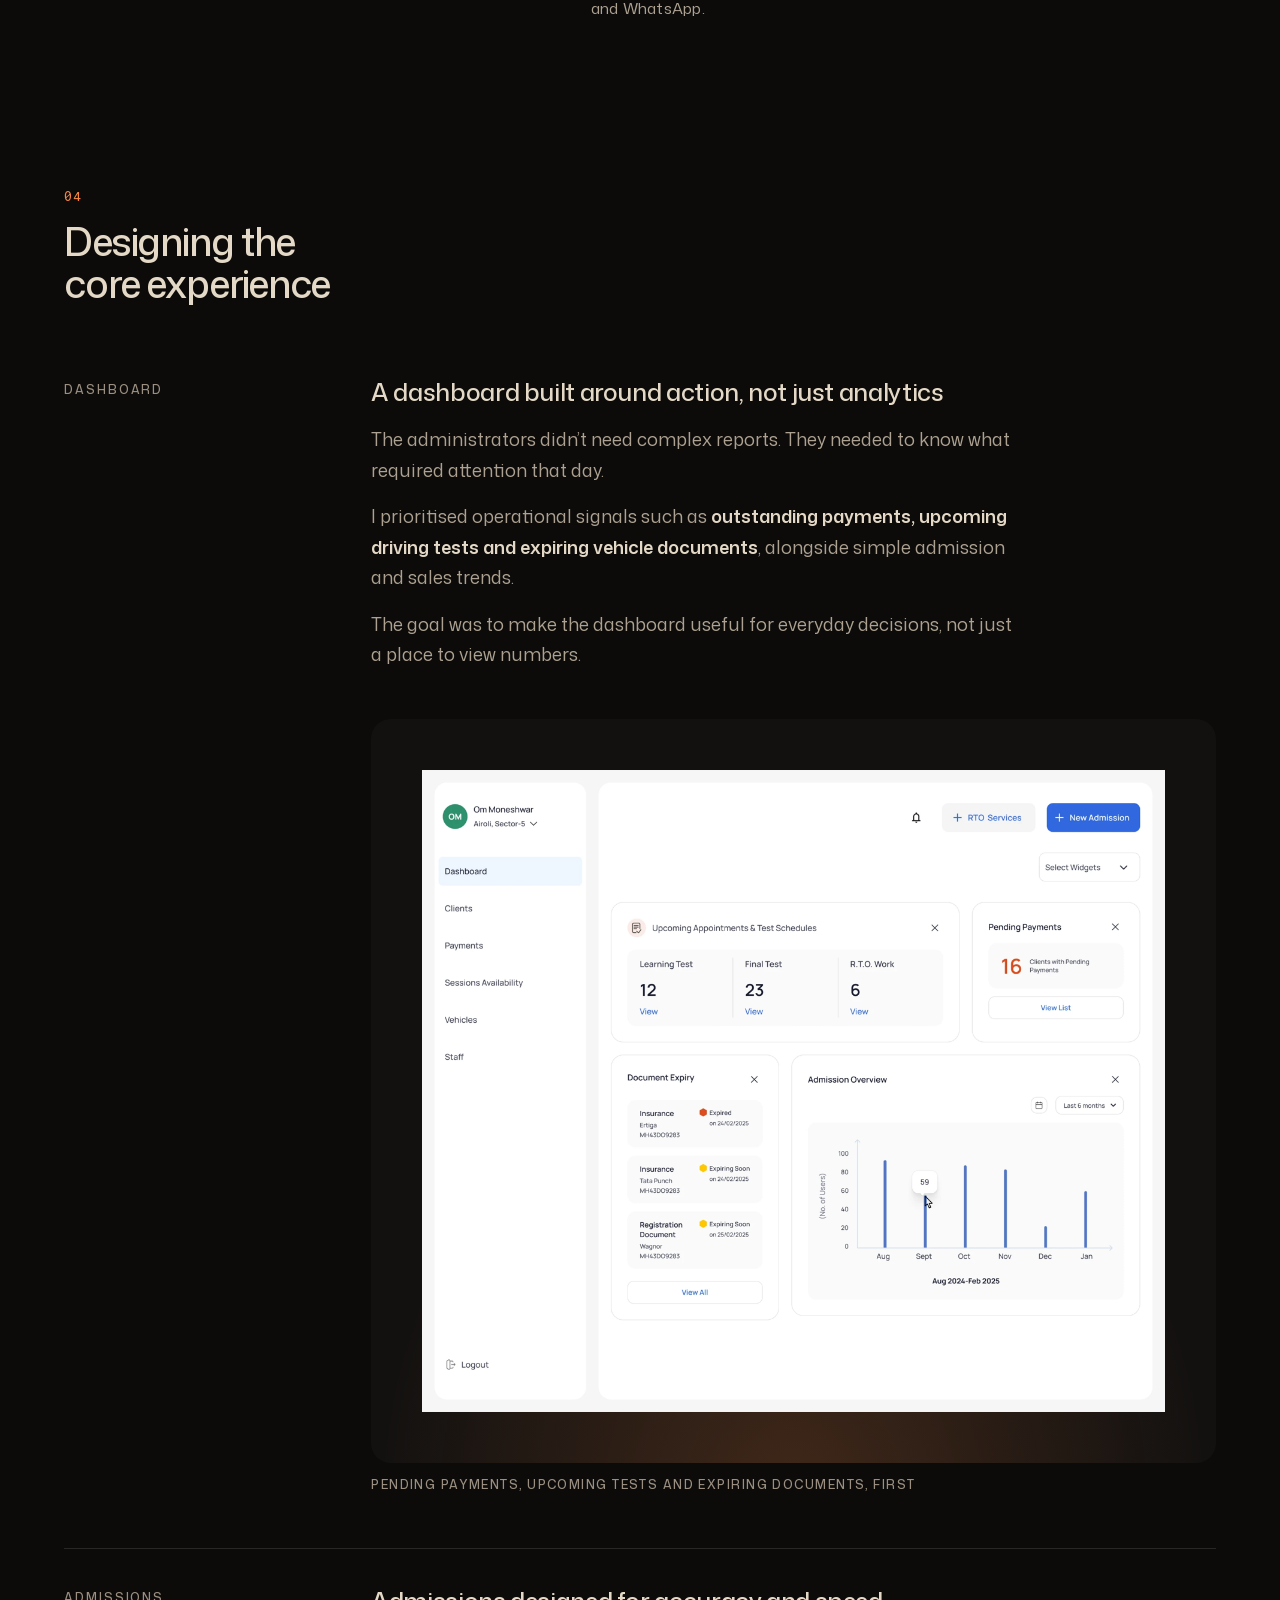
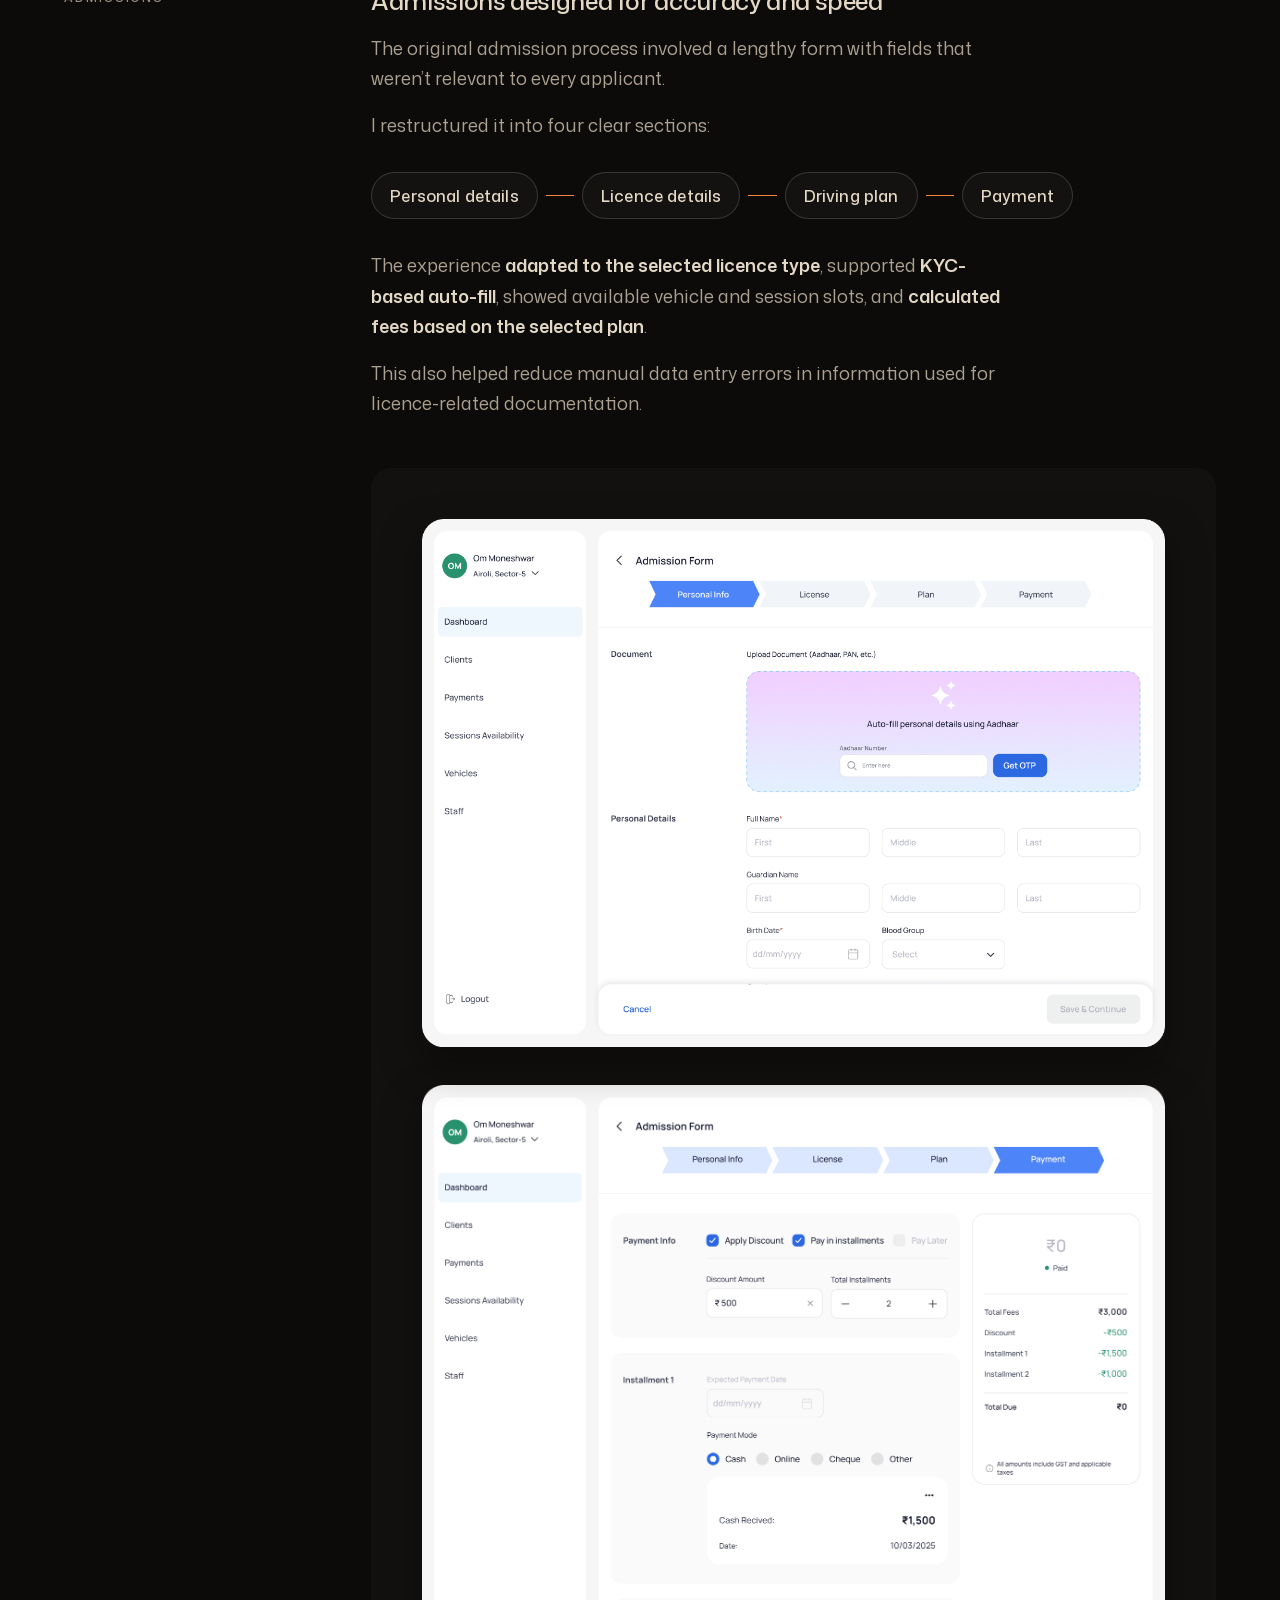
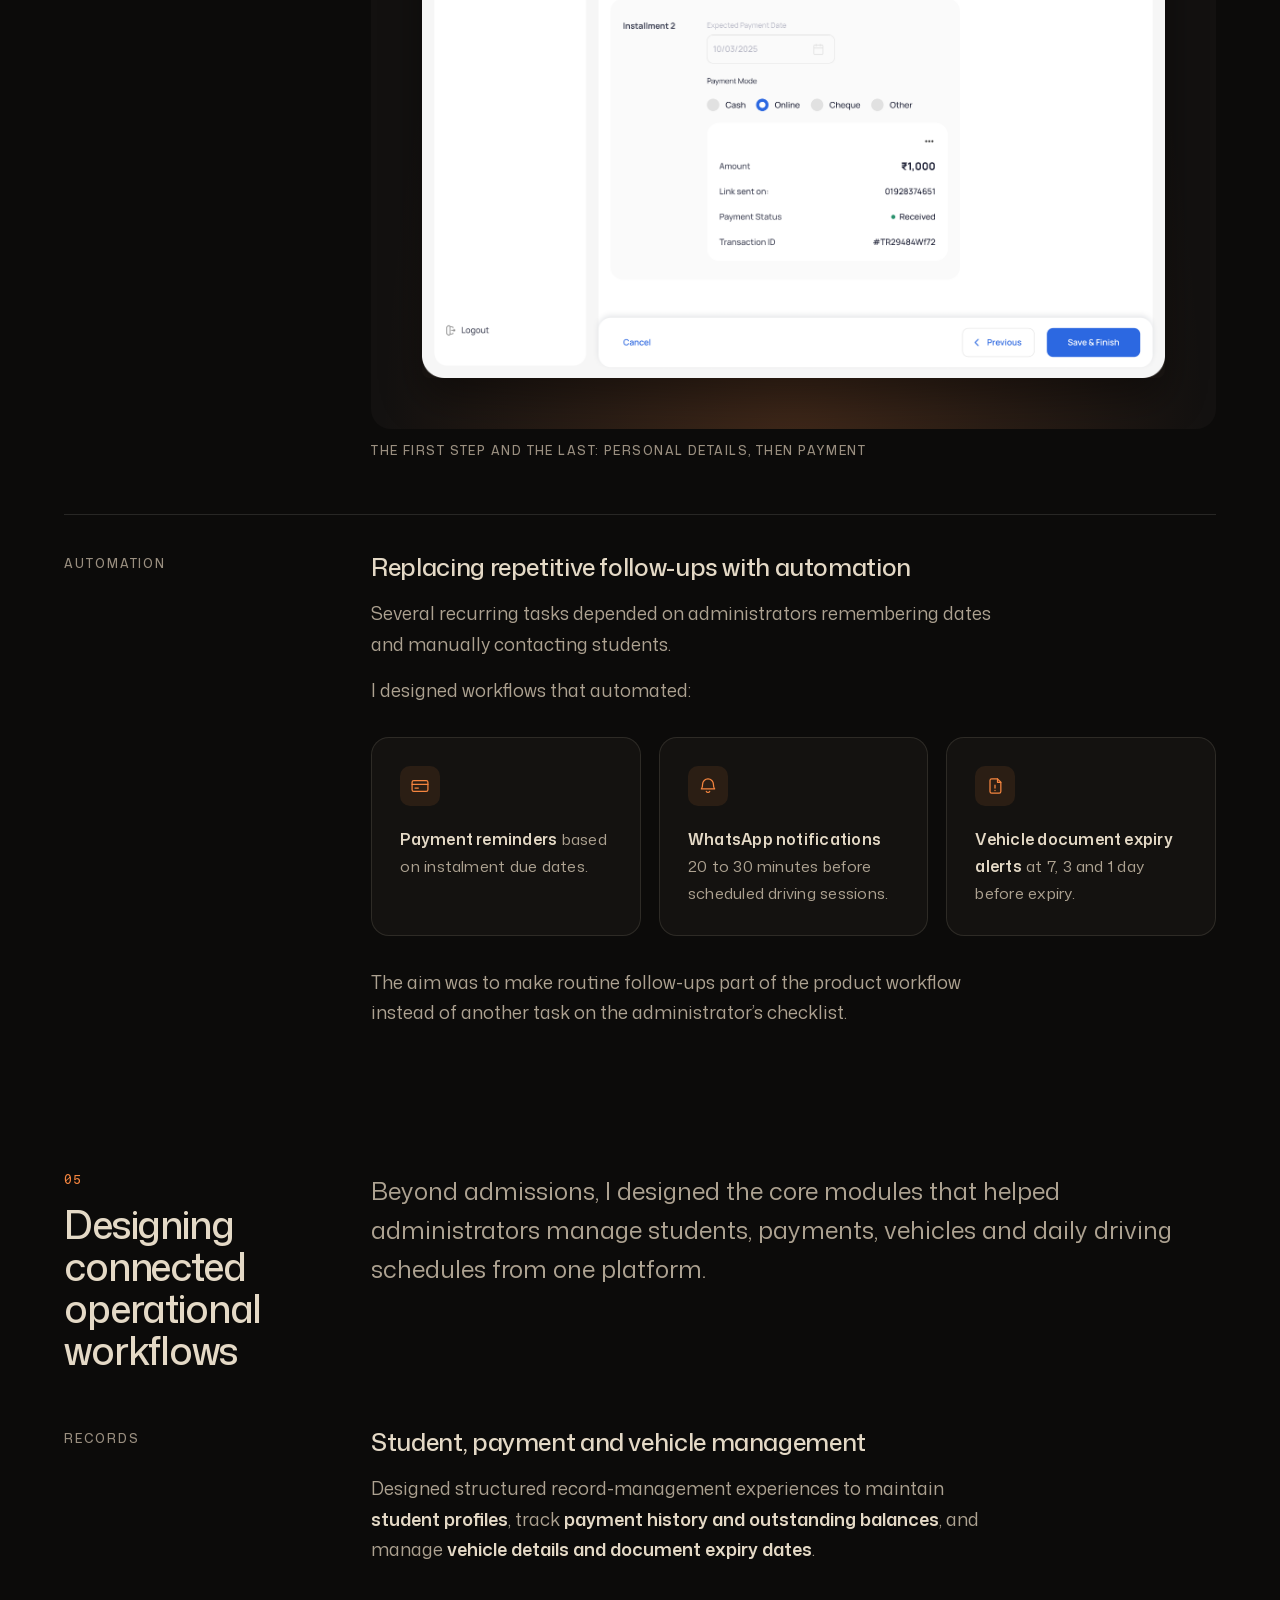
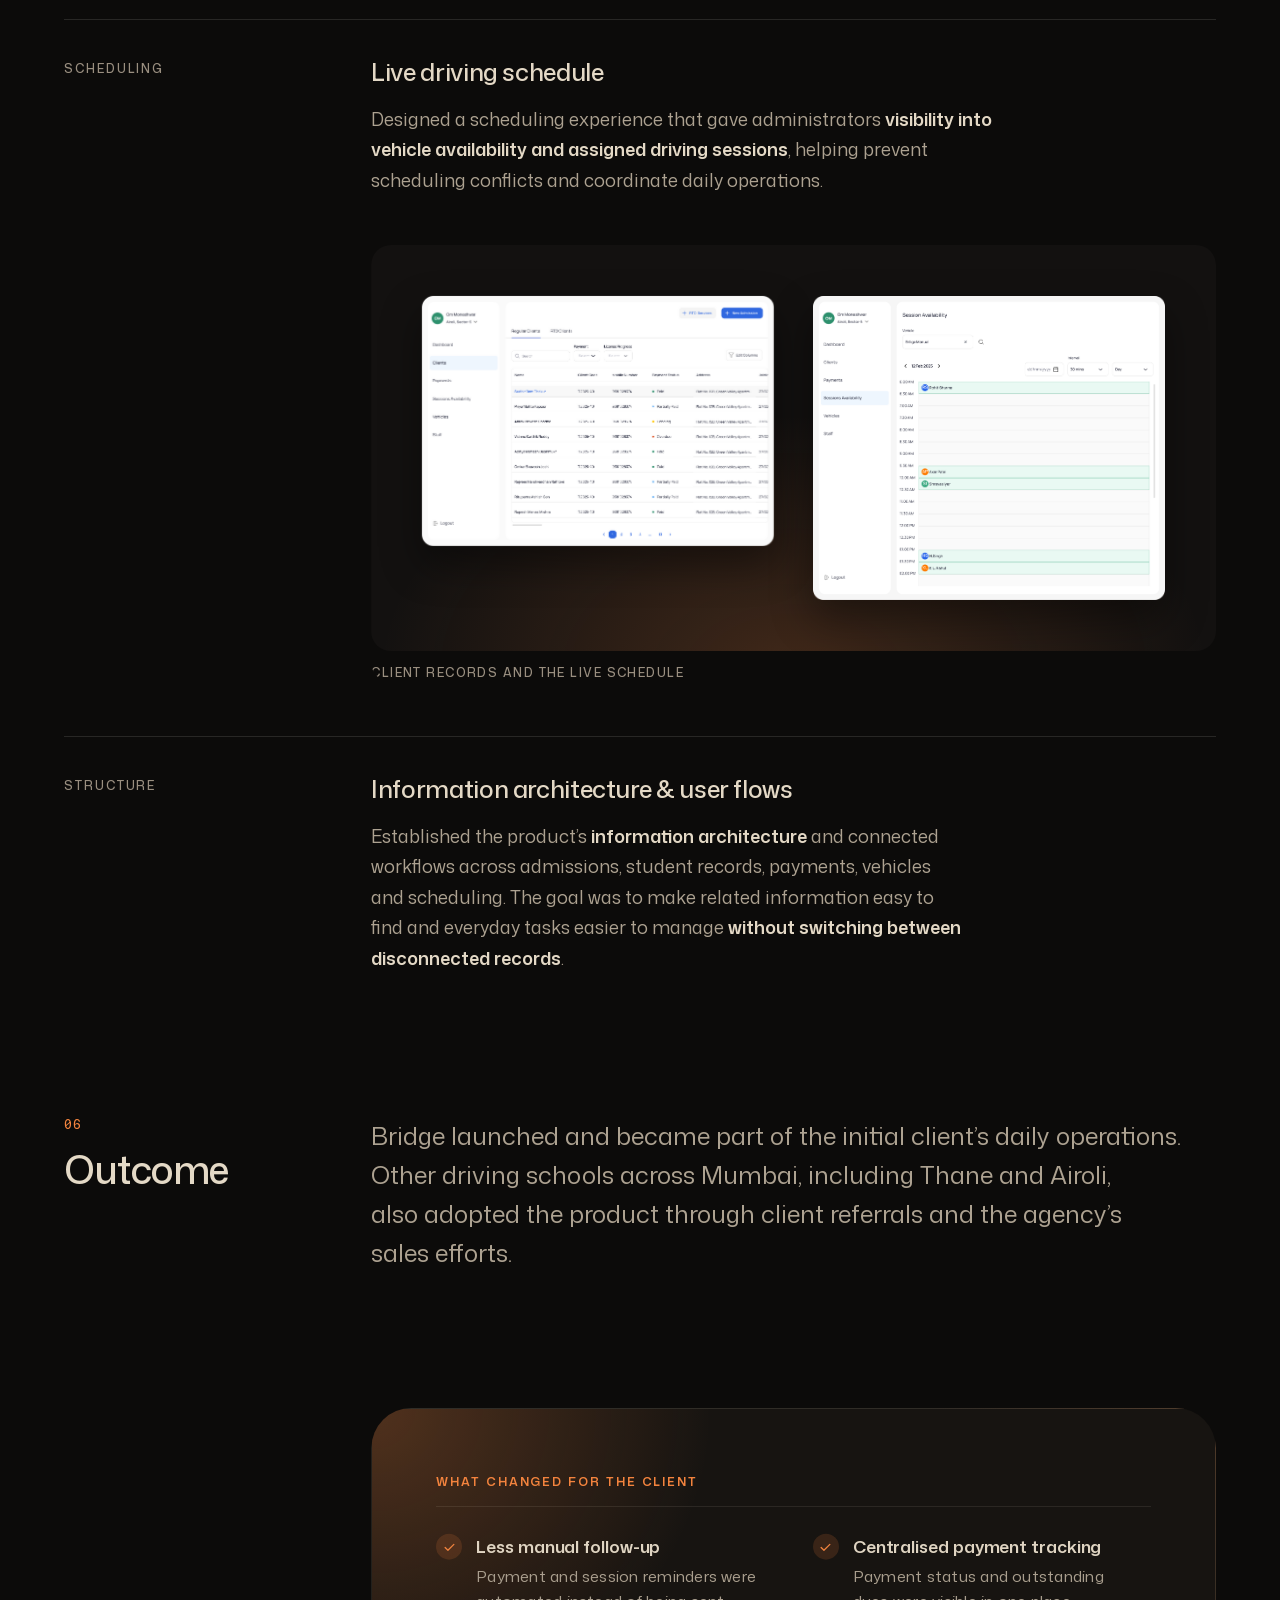
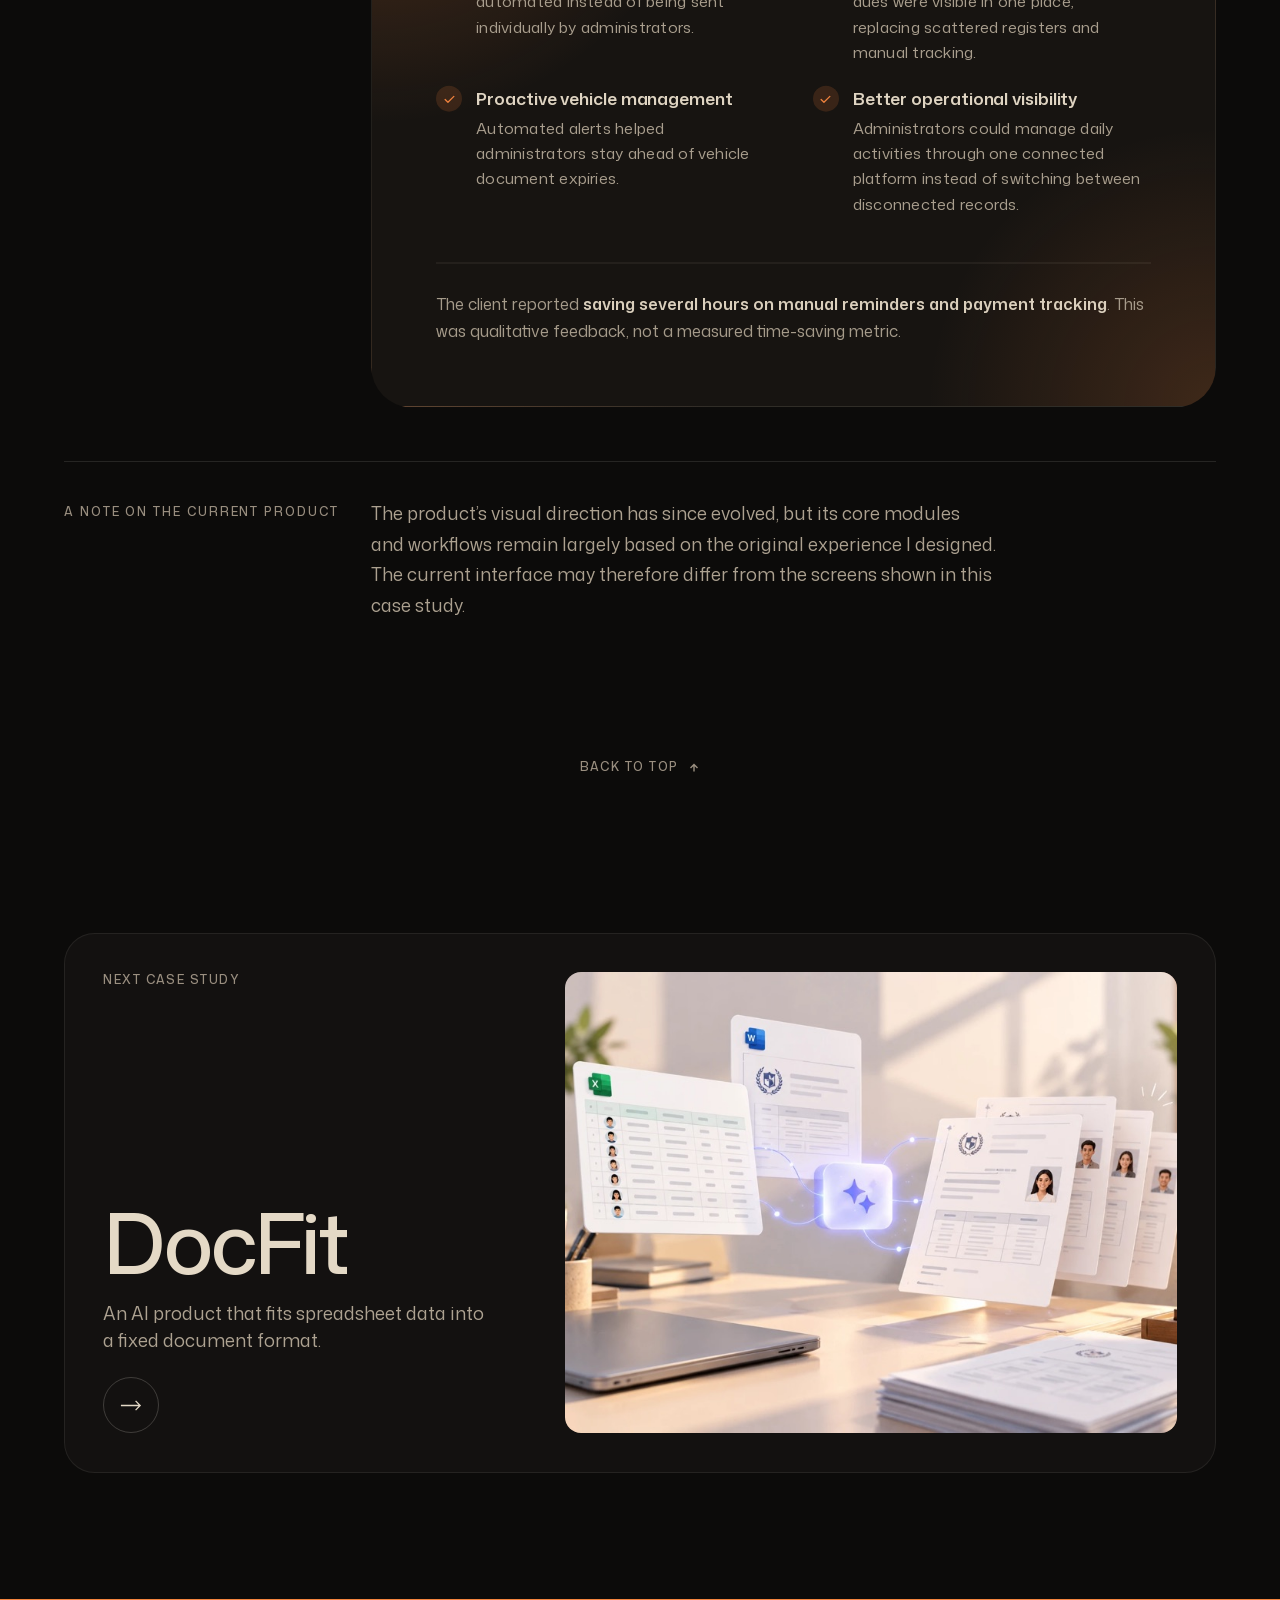
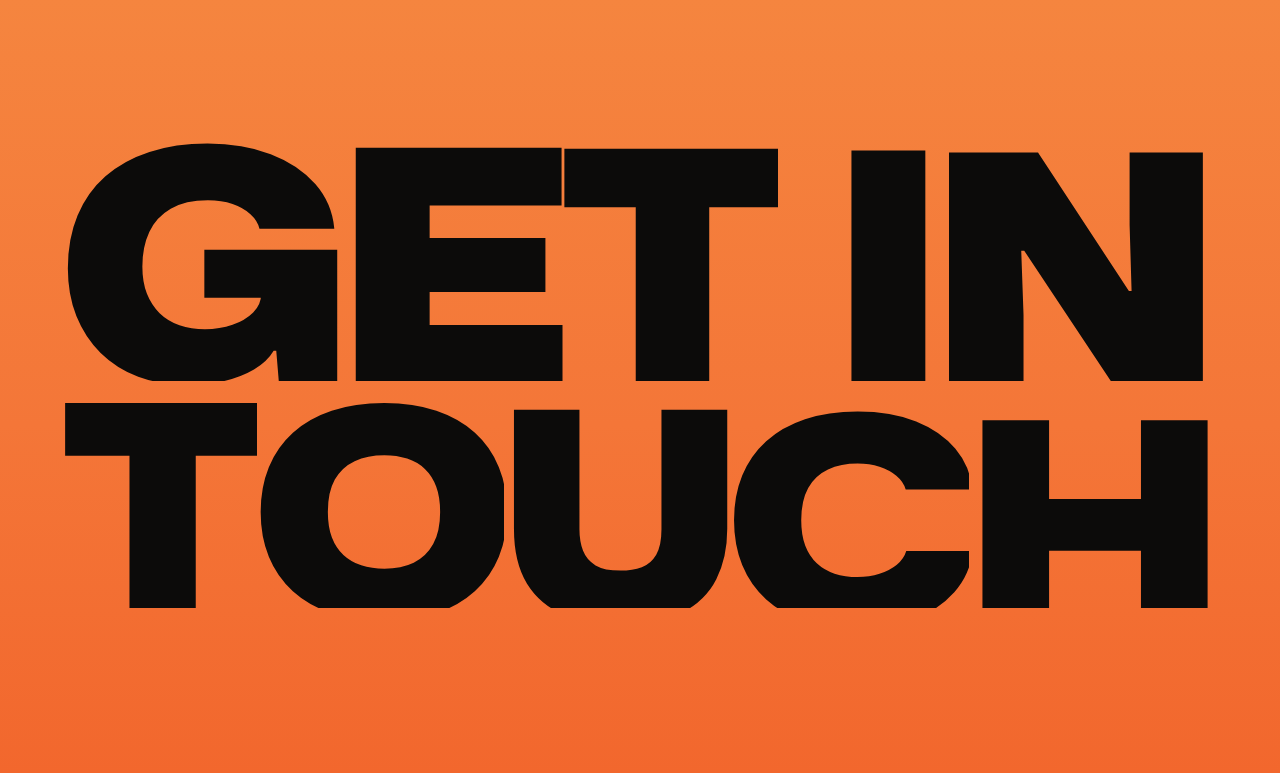
==== commit 5cb78ada: "Rebuild the three case studies in one editorial layout Each chapter now reads as two columns: its nu" ====
--- a/work/bridge/index.html
+++ b/work/bridge/index.html
@@ -4,7 +4,7 @@
 <meta charset="utf-8">
 <meta name="viewport" content="width=device-width, initial-scale=1">
 <title>Bridge case study – Shruti Kale</title>
-<meta name="description" content="Bridge: one app to run a driving school. A case study by Shruti Kale, product designer.">
+<meta name="description" content="Bridge: turning manual driving-school operations into a connected digital product. A case study by Shruti Kale, product designer.">
 <meta name="theme-color" content="#0C0B0A">
 <meta name="color-scheme" content="dark">
 <link rel="preload" href="../../assets/fonts/Zodiak-Variable.woff2" as="font" type="font/woff2" crossorigin>
@@ -37,33 +37,23 @@
      current one long and orange, names on hover. Phones get a progress bar. -->
 <nav class="case-index" aria-label="Chapters" data-case-index>
   <ol>
-    <li><a href="#ch-1" data-scroll-to><span class="case-index__line"></span><span class="case-index__name">01 First, a little background</span></a></li>
-    <li><a href="#ch-2" data-scroll-to><span class="case-index__line"></span><span class="case-index__name">02 What I learned from watching admins work</span></a></li>
-    <li><a href="#ch-3" data-scroll-to><span class="case-index__line"></span><span class="case-index__name">03 Four decisions that shaped it</span></a></li>
-    <li><a href="#ch-4" data-scroll-to><span class="case-index__line"></span><span class="case-index__name">04 What I designed</span></a></li>
-    <li><a href="#ch-5" data-scroll-to><span class="case-index__line"></span><span class="case-index__name">05 What changed</span></a></li>
-    <li><a href="#ch-6" data-scroll-to><span class="case-index__line"></span><span class="case-index__name">06 What I took away</span></a></li>
+    <li><a href="#ch-1" data-scroll-to><span class="case-index__line"></span><span class="case-index__name">01 The challenge</span></a></li>
+    <li><a href="#ch-2" data-scroll-to><span class="case-index__line"></span><span class="case-index__name">02 Research &amp; discovery</span></a></li>
+    <li><a href="#ch-3" data-scroll-to><span class="case-index__line"></span><span class="case-index__name">03 Key design decisions</span></a></li>
+    <li><a href="#ch-4" data-scroll-to><span class="case-index__line"></span><span class="case-index__name">04 Designing the core experience</span></a></li>
+    <li><a href="#ch-5" data-scroll-to><span class="case-index__line"></span><span class="case-index__name">05 Connected workflows</span></a></li>
+    <li><a href="#ch-6" data-scroll-to><span class="case-index__line"></span><span class="case-index__name">06 Outcome</span></a></li>
   </ol>
 </nav>
 <div class="case-progress" aria-hidden="true"><span data-case-progress></span></div>
 
 <main id="main">
-  <!-- The dashboard on a laptop, on a road at night: lane markings running to
-       a point behind the screen, warm light where the road meets the sky.
-       The laptop is drawn in CSS and the road on a canvas, so both stay sharp. -->
-  <div class="case-hero case-hero--cover" id="top" data-case-hero>
-    <div class="case-hero__stage" data-case-hero-frame>
-      <div class="case-tilt">
-        <figure class="case-cover"><img data-case-shot src="../../assets/img/work/bridge-thumb-1536.jpg" srcset="../../assets/img/work/bridge-thumb.jpg 900w, ../../assets/img/work/bridge-thumb-1536.jpg 1536w" sizes="(max-width: 767px) 92vw, 72vw" width="1536" height="1024" fetchpriority="high" alt="A driving school at golden hour: an L-plate sign, car keys, a lesson checklist and licence cards on a desk, learner cars and cones on the practice ground behind."></figure>
-      </div>
-    </div>
-    <div class="case-hero__shade" data-case-hero-shade></div>
-  </div>
+  
 
   <!-- The case study itself, on a sheet that slides up over the hero. One
        typeface for all of it; the hierarchy comes from size, weight and colour:
        white for headings, soft white for reading, grey for labels. -->
-  <article class="case-sheet" aria-labelledby="case-title" data-case-sheet>
+  <article class="case-sheet case-sheet--top" id="top" aria-labelledby="case-title" data-case-sheet>
     <div class="case-top">
       <a class="case-back" href="../../#work-bridge"><svg viewBox="0 0 12 12" aria-hidden="true"><path d="M9.5 6h-7M6 2.5 2.5 6 6 9.5"/></svg>Back to work</a>
       <p class="case-time">About 4 min read</p>
@@ -71,255 +61,238 @@
 
     <header class="case-head">
       <h1 class="case-name" id="case-title"><span class="case-name__fit" data-case-name>Bridge</span></h1>
-      <p class="case-sub" data-reveal>One app to run a driving school.</p>
-      <dl class="case-facts" data-reveal>
-        <div><dt>Role</dt><dd>Sole Product Designer</dd></div>
-        <div><dt>Timeline</dt><dd>2024–2026</dd></div>
-        <div><dt>Industry</dt><dd>Software for driving schools</dd></div>
+      <p class="case-sub" data-reveal>Turning manual driving-school operations into a connected digital product.</p>
+      <p class="case-tags" data-reveal>B2B SaaS · Driving School Management · India</p>
+      <dl class="case-facts case-facts--open" data-reveal>
+        <div><dt>Role</dt><dd>Senior Product Designer (Solo Designer)</dd></div>
+        <div><dt>Team</dt><dd>2 developers, client and founder</dd></div>
+        <div><dt>Status</dt><dd>Launched · Used by driving schools</dd></div>
         <div><dt>Company</dt><dd><a class="case-live" href="https://bridgedrive.in/" target="_blank" rel="noopener">bridgedrive.in<svg class="case-live__arrow" viewBox="0 0 12 12" aria-hidden="true"><path d="M3 9 9 3M4 3h5v5"/></svg><span class="sr-only"> (opens in a new tab)</span></a></dd></div>
       </dl>
     </header>
 
-    <!-- The whole story in one card, for a quick read before the chapters. -->
-    <section class="gist" aria-labelledby="gist-title" data-reveal>
-      <p class="gist__label" id="gist-title">The short version</p>
-      <div class="gist__cols">
-        <div class="gist__col">
-          <div class="gist__head">
-          <span class="gist__icon" aria-hidden="true"><svg viewBox="0 0 24 24"><path d="M12 3 2.5 20h19L12 3Z"/><path d="M12 10v4.5M12 17.2v.3"/></svg></span>
-          <h2 class="gist__title">The problem</h2>
-          </div>
-          <div class="gist__body">
-          <p class="gist__text">Small driving schools in India are often <strong>run by one person</strong>, who handles admissions, payments, lesson timings and vehicles using:</p>
-          <ul class="gist__list gist__list--gaps">
-            <li>Paper registers</li>
-            <li>Phone calls</li>
-            <li>Memory</li>
+    <!-- The product first: the dashboard on a soft panel. -->
+    <figure class="case-snap" data-reveal-panel>
+      <img class="case-snap__img" src="../../assets/img/work/bridge/dashboard.png" srcset="../../assets/img/work/bridge/dashboard-1240.png 1240w, ../../assets/img/work/bridge/dashboard.png 2000w" sizes="(max-width: 767px) 84vw, 1000px" width="2000" height="1729" fetchpriority="high" alt="Bridge’s dashboard: upcoming appointments and test schedules, pending payments, document expiry and an admission overview chart.">
+    </figure>
+
+        <!-- The whole project in four short parts, for a quick read before the
+         chapters. -->
+    <section class="case-brief" aria-labelledby="brief-title" data-reveal>
+      <h2 class="case-brief__head" id="brief-title"><span class="case-brief__num">00</span>The 30-second version</h2>
+      <dl class="case-brief__grid">
+        <div><dt>Problem</dt><dd>Driving schools relied on <strong>paper registers, spreadsheets and WhatsApp</strong> to manage admissions, payments, student records and vehicle schedules. This made everyday operations <strong>manual and difficult to track</strong>.</dd></div>
+        <div><dt>My role</dt><dd>As the solo Senior Product Designer, I <strong>owned the product experience end to end</strong>, from research and <strong>MVP definition to information architecture, user flows, UI and design system</strong>.</dd></div>
+        <div><dt>Key decision</dt><dd>I <strong>connected the fragmented workflows into one platform</strong>, focusing on a simplified admissions journey, an action-oriented dashboard and automated operational reminders.</dd></div>
+        <div><dt>Outcome</dt><dd>Bridge launched and was <strong>adopted by multiple driving schools across Mumbai</strong>. The initial client reported <strong>saving several hours</strong> on manual payment tracking and student reminders.</dd></div>
+      </dl>
+    </section>
+
+    <section class="case-ch case-ch--split" id="ch-1" aria-labelledby="ch-1-title">
+      <header class="case-ch__head">
+        <p class="case-num" aria-hidden="true">01</p>
+        <h2 class="case-h2" id="ch-1-title" data-split>The challenge</h2>
+      </header>
+      <p class="case-lead case-lead--intro" data-reveal>Driving schools relied on paper registers, spreadsheets and WhatsApp to manage their daily operations.</p>
+      <div class="case-split" data-reveal>
+        <h3 class="case-split__label">Context</h3>
+        <div class="case-split__main">
+          <p class="case-body">Admissions, student records, payments, vehicle documents and driving schedules were maintained separately. Administrators had to manually update records, track outstanding fees, check document expiry dates and send reminders.</p>
+        </div>
+      </div>
+      <div class="case-split" data-reveal>
+        <h3 class="case-split__label">The opportunity</h3>
+        <div class="case-split__main">
+          <p class="case-insight">Bring these disconnected workflows into <strong>one system</strong>, reduce repetitive administrative work and make important operational information <strong>easier to act on</strong>.</p>
+        </div>
+      </div>
+    </section>
+
+    <section class="case-ch case-ch--split" id="ch-2" aria-labelledby="ch-2-title">
+      <header class="case-ch__head">
+        <p class="case-num" aria-hidden="true">02</p>
+        <h2 class="case-h2" id="ch-2-title" data-split>Research &amp; discovery</h2>
+      </header>
+      <p class="case-lead case-lead--intro" data-reveal>I visited the driving school and worked directly with the owner and administrators to understand how daily operations were managed.</p>
+      <div class="case-split" data-reveal>
+        <h3 class="case-split__label">How I gathered insights</h3>
+        <div class="case-split__main">
+          <ul class="case-ask">
+            <li><span class="case-ask__icon" aria-hidden="true"><svg viewBox="0 0 24 24"><path d="M2.5 12S6 5.5 12 5.5 21.5 12 21.5 12 18 18.5 12 18.5 2.5 12 2.5 12Z"/><circle cx="12" cy="12" r="3"/></svg></span><h4>On-site observation</h4><p>Studied how admissions, payments, student records and vehicle information were maintained.</p></li>
+            <li><span class="case-ask__icon" aria-hidden="true"><svg viewBox="0 0 24 24"><path d="M8 3.5h7l4 4v11a2 2 0 0 1-2 2H8a2 2 0 0 1-2-2v-13a2 2 0 0 1 2-2Z"/><path d="M15 3.5v4h4M9.5 12h6M9.5 15.5h6"/></svg></span><h4>Document analysis</h4><p>Collected existing forms and registers to understand the information and processes involved.</p></li>
+            <li><span class="case-ask__icon" aria-hidden="true"><svg viewBox="0 0 24 24"><circle cx="5.5" cy="6" r="2.5"/><circle cx="12" cy="18" r="2.5"/><circle cx="18.5" cy="6" r="2.5"/><path d="M8 6h8M5.5 8.5v5a2 2 0 0 0 2 2h2M18.5 8.5v5a2 2 0 0 1-2 2h-2"/></svg></span><h4>User journey mapping</h4><p>Mapped key operational journeys, identifying friction points, task frequency and time-consuming activities.</p></li>
+            <li><span class="case-ask__icon" aria-hidden="true"><svg viewBox="0 0 24 24"><circle cx="9" cy="8" r="3"/><path d="M3.5 19a5.5 5.5 0 0 1 11 0"/><path d="M15.5 5.3a3 3 0 0 1 0 5.4M17.5 14a5.5 5.5 0 0 1 3 5"/></svg></span><h4>Stakeholder discussions</h4><p>Worked with the client and founder to understand requirements and validate priorities.</p></li>
           </ul>
-          <p class="gist__note">Bridge started as a tool for one client of our agency, and <strong>I was the only designer</strong> on it, working alongside the founder and engineers from the first research to developer handoff.</p>
-          </div>
-        </div>
-        <div class="gist__col">
-          <div class="gist__head">
-          <span class="gist__icon" aria-hidden="true"><svg viewBox="0 0 24 24"><circle cx="5" cy="6" r="2.2"/><circle cx="19" cy="6" r="2.2"/><circle cx="12" cy="18" r="2.2"/><path d="M7.2 6h9.6M17.6 7.8l-4.4 8.3M10.8 16.1 6.4 7.8"/></svg></span>
-          <h2 class="gist__title">What I did</h2>
-          </div>
-          <div class="gist__body">
-          <p class="gist__text">I built the product around <strong>the three jobs an owner repeats most</strong>:</p>
-          <ul class="gist__list gist__list--done">
-            <li>Admissions</li>
-            <li>Payments</li>
-            <li>Scheduling</li>
+          <figure class="case-panel" data-reveal-media>
+            <img src="../../assets/img/work/bridge/onsite.webp" width="1024" height="486" loading="lazy" decoding="async" alt="Three photos from the visit: a driving school’s signboard in Airoli, Navi Mumbai; an office with road-sign charts on the walls and a desk with a laptop; and a learner at a driving simulator with a steering wheel and three screens.">
+          </figure>
+        </div>
+      </div>
+      <div class="case-split" data-reveal>
+        <h3 class="case-split__label">Defining the MVP</h3>
+        <div class="case-split__main">
+          <p class="case-body">I used the <strong>MoSCoW prioritisation framework</strong> to separate essential workflows from features that could be introduced later. This helped align the MVP scope with the client’s immediate operational needs.</p>
+        </div>
+      </div>
+    </section>
+
+    <section class="case-ch case-ch--split" id="ch-3" aria-labelledby="ch-3-title">
+      <header class="case-ch__head">
+        <p class="case-num" aria-hidden="true">03</p>
+        <h2 class="case-h2" id="ch-3-title" data-split>Key design decisions</h2>
+      </header>
+      <p class="case-lead case-lead--intro" data-reveal>Rather than digitising each register independently, I focused on connecting the workflows that administrators used every day.</p>
+      <div class="case-split" data-reveal>
+        <h3 class="case-split__label">Design decisions</h3>
+        <div class="case-split__main">
+          <table class="case-table">
+            <thead>
+              <tr><th scope="col">Design focus</th><th scope="col">What I designed</th><th scope="col">Why it mattered</th></tr>
+            </thead>
+            <tbody>
+              <tr>
+                <th scope="row">Action-oriented dashboard</th>
+                <td data-label="What I designed">A central view of pending payments, students approaching driving tests, vehicle document expiries and simple branch-level trends.</td>
+                <td data-label="Why it mattered">Helped administrators identify what needed attention without checking multiple records.</td>
+              </tr>
+              <tr>
+                <th scope="row">Flexible admissions flow</th>
+                <td data-label="What I designed">A four-part admission journey with dynamic licence fields, KYC auto-fill, session availability and automatic fee calculation.</td>
+                <td data-label="Why it mattered">Reduced unnecessary data entry, improved information accuracy and made enrolment easier to complete.</td>
+              </tr>
+              <tr>
+                <th scope="row">Automated operations</th>
+                <td data-label="What I designed">Payment reminders, session notifications and vehicle document expiry alerts through scheduled alerts and WhatsApp.</td>
+                <td data-label="Why it mattered">Reduced repetitive follow-ups and the need to manually monitor dates and records.</td>
+              </tr>
+            </tbody>
+          </table>
+        </div>
+      </div>
+    </section>
+
+    <section class="case-ch case-ch--split" id="ch-4" aria-labelledby="ch-4-title">
+      <header class="case-ch__head">
+        <p class="case-num" aria-hidden="true">04</p>
+        <h2 class="case-h2" id="ch-4-title" data-split>Designing the core experience</h2>
+      </header>
+      <div class="case-split" data-reveal>
+        <h3 class="case-split__label">Dashboard</h3>
+        <div class="case-split__main">
+          <p class="case-split__title">A dashboard built around action, not just analytics</p>
+          <p class="case-body">The administrators didn’t need complex reports. They needed to know what required attention that day.</p>
+          <p class="case-body">I prioritised operational signals such as <strong>outstanding payments, upcoming driving tests and expiring vehicle documents</strong>, alongside simple admission and sales trends.</p>
+          <p class="case-body">The goal was to make the dashboard useful for everyday decisions, not just a place to view numbers.</p>
+          <figure class="case-shot" data-reveal-media>
+            <div class="case-panel">
+              <img src="../../assets/img/work/bridge/dashboard.png" srcset="../../assets/img/work/bridge/dashboard-1240.png 1240w, ../../assets/img/work/bridge/dashboard.png 2000w" sizes="(max-width: 767px) 84vw, 760px" width="2000" height="1729" loading="lazy" decoding="async" alt="The dashboard: upcoming appointments and test schedules, clients with pending payments, documents expiring soon, and an admission overview chart for the last six months.">
+            </div>
+            <figcaption class="case-caption">Pending payments, upcoming tests and expiring documents, first</figcaption>
+          </figure>
+        </div>
+      </div>
+      <div class="case-split" data-reveal>
+        <h3 class="case-split__label">Admissions</h3>
+        <div class="case-split__main">
+          <p class="case-split__title">Admissions designed for accuracy and speed</p>
+          <p class="case-body">The original admission process involved a lengthy form with fields that weren’t relevant to every applicant.</p>
+          <p class="case-body">I restructured it into four clear sections:</p>
+          <ol class="case-tree" aria-label="The four parts of an admission">
+            <li><span>Personal details</span></li>
+            <li><span>Licence details</span></li>
+            <li><span>Driving plan</span></li>
+            <li><span>Payment</span></li>
+          </ol>
+          <p class="case-body">The experience <strong>adapted to the selected licence type</strong>, supported <strong>KYC-based auto-fill</strong>, showed available vehicle and session slots, and <strong>calculated fees based on the selected plan</strong>.</p>
+          <p class="case-body">This also helped reduce manual data entry errors in information used for licence-related documentation.</p>
+          <figure class="case-shot" data-reveal-media>
+            <div class="case-panel">
+              <div class="case-pair">
+                <img src="../../assets/img/work/bridge/admission-1.png" width="1246" height="885" loading="lazy" decoding="async" alt="Step 1, Personal details: auto-fill personal details using Aadhaar, then name, guardian’s name, birth date and blood group.">
+                <img src="../../assets/img/work/bridge/admission-4-installments.png" width="1608" height="1933" loading="lazy" decoding="async" alt="Step 4, Payment: a discount applied and two instalments set up, each with its payment mode and record, beside a summary showing total fees, the discount, both instalments and nothing left due.">
+              </div>
+            </div>
+            <figcaption class="case-caption">The first step and the last: personal details, then payment</figcaption>
+          </figure>
+        </div>
+      </div>
+      <div class="case-split" data-reveal>
+        <h3 class="case-split__label">Automation</h3>
+        <div class="case-split__main">
+          <p class="case-split__title">Replacing repetitive follow-ups with automation</p>
+          <p class="case-body">Several recurring tasks depended on administrators remembering dates and manually contacting students.</p>
+          <p class="case-body">I designed workflows that automated:</p>
+          <ul class="case-ask case-ask--3 case-ask--plain">
+            <li><span class="case-ask__icon" aria-hidden="true"><svg viewBox="0 0 24 24"><rect x="2.5" y="5.5" width="19" height="13" rx="2"/><path d="M2.5 10h19M6 14.5h4"/></svg></span><p><strong>Payment reminders</strong> based on instalment due dates.</p></li>
+            <li><span class="case-ask__icon" aria-hidden="true"><svg viewBox="0 0 24 24"><path d="M5.5 10a6.5 6.5 0 0 1 13 0c0 4 1.5 5.5 1.5 5.5H4S5.5 14 5.5 10Z"/><path d="M10 18.5a2.2 2.2 0 0 0 4 0"/></svg></span><p><strong>WhatsApp notifications</strong> 20 to 30 minutes before scheduled driving sessions.</p></li>
+            <li><span class="case-ask__icon" aria-hidden="true"><svg viewBox="0 0 24 24"><path d="M8 3.5h7l4 4v11a2 2 0 0 1-2 2H8a2 2 0 0 1-2-2v-13a2 2 0 0 1 2-2Z"/><path d="M15 3.5v4h4M12 11v3.5M12 17.3v.2"/></svg></span><p><strong>Vehicle document expiry alerts</strong> at 7, 3 and 1 day before expiry.</p></li>
           </ul>
-          <p class="gist__note">And I <strong>made the app remember details</strong> so nothing is typed twice. I also made the case to <strong>build for the school admin first</strong>, and leave student and instructor features for later.</p>
-          </div>
-        </div>
-        <div class="gist__col">
-          <div class="gist__head">
-          <span class="gist__icon" aria-hidden="true"><svg viewBox="0 0 24 24"><path d="M3 17l6-6 4 4 8-8"/><path d="M15 7h6v6"/></svg></span>
-          <h2 class="gist__title">What happened</h2>
-          </div>
-          <div class="gist__body">
-          <ul class="gist__results">
-            <li><span class="gist__figure gist__figure--wide" aria-hidden="true">6h → 1–2h</span><p>Daily admin work dropped from <strong>roughly six hours to one or two</strong>.</p></li>
-            <li><span class="gist__figure gist__figure--icon" aria-hidden="true"><svg viewBox="0 0 24 24"><path d="M12 4v15M6 13l6 6 6-6"/></svg></span><p><strong>Missed payments and forgotten follow-ups</strong> went down.</p></li>
-            <li><span class="gist__figure gist__figure--icon" aria-hidden="true"><svg viewBox="0 0 24 24"><path d="M3 17l6-6 4 4 8-8"/><path d="M15 7h6v6"/></svg></span><p>What began as a tool for one client became <strong>a subscription product with paying schools</strong>.</p></li>
-          </ul>
-          </div>
-        </div>
-      </div>
-    </section>
-
-    <section class="case-ch" id="ch-1" aria-labelledby="ch-1-title">
-      <header class="case-ch__head">
-        <p class="case-num" aria-hidden="true">01</p>
-        <h2 class="case-h2" id="ch-1-title" data-split>First, a little background</h2>
-      </header>
-      <p class="case-lead" data-reveal>A driving school has a lot of small moving parts: who has joined, who has paid, which car is free at 7 AM, whose licence test is coming up. In most small schools, all of that lives in a register, a notebook and the owner’s head.</p>
-      <p class="case-quote case-quote--stack case-quote--close" data-reveal><span class="case-quote__keep">Bridge puts it in one place.</span></p>
-    </section>
-
-    <!-- What I learned: the three findings, each with its icon, then what
-         that meant for the design. -->
-    <section class="case-ch" id="ch-2" aria-labelledby="ch-2-title">
-      <header class="case-ch__head">
-        <p class="case-num" aria-hidden="true">02</p>
-        <h2 class="case-h2" id="ch-2-title" data-split>What I learned from watching admins work</h2>
-      </header>
-      <p class="case-lead" data-reveal>I visited four or five driving schools around Mumbai and sat with the owners and admins as they worked, then backed that up with desk research. Three things stood out:</p>
-      <ol class="case-cols case-cols--3 case-cols--icons case-cols--after">
-        <li data-reveal>
-          <div class="case-mark"><svg class="case-icon" viewBox="0 0 32 32" aria-hidden="true"><path d="M6 14.5a10 10 0 0 1 17.6-5.3l1.4 1.8"/><path d="M25.5 5v6h-6"/><path d="M26 17.5a10 10 0 0 1-17.6 5.3L7 21"/><path d="M6.5 27v-6h6"/></svg><span class="case-num" aria-hidden="true">01</span></div>
-          <p class="case-finding case-finding--line">The same few tasks came up <strong>all day, every day</strong>, and each one started from scratch.</p>
-        </li>
-        <li data-reveal>
-          <div class="case-mark"><svg class="case-icon" viewBox="0 0 32 32" aria-hidden="true"><rect x="12" y="3.5" width="8" height="9.5" rx="1.5"/><rect x="3.5" y="19" width="8" height="9.5" rx="1.5"/><circle cx="24" cy="23.75" r="4.75"/><path class="dot" d="M13.2 15 9.3 18M18.8 15l3 4M13.5 23.75h5"/></svg><span class="case-num" aria-hidden="true">02</span></div>
-          <p class="case-finding case-finding--line">The information existed, but <strong>never in one place</strong>. Answering “has this student paid?” meant checking a register, a notebook and memory.</p>
-        </li>
-        <li data-reveal>
-          <div class="case-mark"><svg class="case-icon" viewBox="0 0 32 32" aria-hidden="true"><path d="M6.4 11.5A11 11 0 1 1 5 16"/><path d="M5.5 5.5v6h6"/><path d="M16 10v6l4 2.5"/></svg><span class="case-num" aria-hidden="true">03</span></div>
-          <p class="case-finding case-finding--line">Decisions were made on <strong>whatever was closest to hand</strong>, which wasn’t always what was current.</p>
-        </li>
-      </ol>
-      <p class="case-quote case-quote--stack case-quote--close" data-reveal><span class="case-quote__soft">These users were comfortable with manual work, not with software.</span> <span class="case-quote__keep">So the app had to make sense on day one, with nothing to learn.</span></p>
-    </section>
-
-    <section class="case-ch" id="ch-3" aria-labelledby="ch-3-title">
-      <header class="case-ch__head">
-        <p class="case-num" aria-hidden="true">03</p>
-        <h2 class="case-h2" id="ch-3-title" data-split>Four decisions that shaped it</h2>
-      </header>
-      <div class="case-row case-row--decision" data-reveal>
-        <div class="case-row__label">
-          <div class="case-mark"><svg class="case-icon" viewBox="0 0 32 32" aria-hidden="true"><path class="dot" d="M6 26C1.5 18 15 18.5 11 11.5S19 2.5 26 6"/><path d="M6 26 25.5 6.5"/><path d="M17.5 6.5h8v8"/></svg><span class="case-num" aria-hidden="true">01</span></div>
-          <h3 class="case-h3 case-h3--lg">Make the everyday tasks the fastest ones</h3>
-        </div>
-        <p class="case-body">Admissions, payment tracking and scheduling got the shortest, simplest paths. Saving a few seconds on something you do twenty times a day matters more than a clever feature you use once a month.</p>
-      </div>
-      <!-- Two of the decisions with the piece of the product that shows them,
-           cut from the real screens and lifted onto a panel. -->
-      <div class="case-row case-row--decision" data-reveal>
-        <div class="case-row__label">
-          <div class="case-mark"><svg class="case-icon" viewBox="0 0 32 32" aria-hidden="true"><rect x="4.5" y="6.5" width="23" height="21" rx="2.5"/><path d="M4.5 12.5h23M10.5 4v5M21.5 4v5"/><circle class="acc" cx="16" cy="20" r="3.2"/></svg><span class="case-num" aria-hidden="true">02</span></div>
-          <h3 class="case-h3 case-h3--lg">Show today’s work, not charts</h3>
-        </div>
-        <div class="case-row__main">
-          <p class="case-body">The home screen is a working view: what’s happening today, what’s pending, who needs a follow-up. An owner can scan it in under a minute.</p>
-          <figure class="case-detail">
-            <div class="case-crop" style="aspect-ratio: 1462 / 420; --x: 490; --y: 335; --w: 1462; --h: 420; --iw: 2000">
-              <img src="../../assets/img/work/bridge/dashboard.png" width="2000" height="1729" loading="lazy" decoding="async" alt="The top of Bridge’s dashboard: upcoming appointments and test schedules, with 12 learning tests, 23 final tests and 6 RTO jobs, and 16 clients with pending payments, each with a link to the list.">
+          <p class="case-body">The aim was to make routine follow-ups part of the product workflow instead of another task on the administrator’s checklist.</p>
+        </div>
+      </div>
+    </section>
+
+    <section class="case-ch case-ch--split" id="ch-5" aria-labelledby="ch-5-title">
+      <header class="case-ch__head">
+        <p class="case-num" aria-hidden="true">05</p>
+        <h2 class="case-h2" id="ch-5-title" data-split>Designing connected operational workflows</h2>
+      </header>
+      <p class="case-lead case-lead--intro" data-reveal>Beyond admissions, I designed the core modules that helped administrators manage students, payments, vehicles and daily driving schedules from one platform.</p>
+      <div class="case-split" data-reveal>
+        <h3 class="case-split__label">Records</h3>
+        <div class="case-split__main">
+          <p class="case-split__title">Student, payment and vehicle management</p>
+          <p class="case-body">Designed structured record-management experiences to maintain <strong>student profiles</strong>, track <strong>payment history and outstanding balances</strong>, and manage <strong>vehicle details and document expiry dates</strong>.</p>
+        </div>
+      </div>
+      <div class="case-split" data-reveal>
+        <h3 class="case-split__label">Scheduling</h3>
+        <div class="case-split__main">
+          <p class="case-split__title">Live driving schedule</p>
+          <p class="case-body">Designed a scheduling experience that gave administrators <strong>visibility into vehicle availability and assigned driving sessions</strong>, helping prevent scheduling conflicts and coordinate daily operations.</p>
+          <figure class="case-shot" data-reveal-media>
+            <div class="case-panel">
+              <div class="case-pair case-pair--side">
+                <img src="../../assets/img/work/bridge/clients.png" width="1453" height="1033" loading="lazy" decoding="async" alt="The Clients list: regular and RTO clients, each with a client code, mobile number, payment status and address.">
+                <img src="../../assets/img/work/bridge/sessions.png" width="1606" height="1389" loading="lazy" decoding="async" alt="Session availability for the Ertiga Manual on 12 Feb 2025: the day in half-hour slots from 6 AM, with booked slots showing the student’s name.">
+              </div>
             </div>
+            <figcaption class="case-caption">Client records and the live schedule</figcaption>
           </figure>
         </div>
       </div>
-      <div class="case-row case-row--decision" data-reveal>
-        <div class="case-row__label">
-          <div class="case-mark"><svg class="case-icon" viewBox="0 0 32 32" aria-hidden="true"><rect x="3.5" y="9" width="20" height="15" rx="2"/><circle cx="9.5" cy="15" r="2.3"/><path d="M6 21.5a3.6 3.6 0 0 1 7 0"/><path d="M16 14.5h4.5M16 18.5h3.5"/><path class="acc" d="M26 2.5l1.2 3 3 1.2-3 1.2-1.2 3-1.2-3-3-1.2 3-1.2z"/></svg><span class="case-num" aria-hidden="true">03</span></div>
-          <h3 class="case-h3 case-h3--lg">Make the app remember</h3>
-        </div>
-        <div class="case-row__main">
-          <p class="case-body">The same student details had to be written out again and again: at admission, for RTO paperwork (the Regional Transport Office issues driving licences), for the learner’s test and again for the final test. I designed admission around Aadhaar eKYC (identity verification using India’s national ID), so a student’s details fill in automatically in seconds and then carry over to every later form. That also removed a whole class of typing mistakes.</p>
-          <figure class="case-detail">
-            <div class="case-crop" style="aspect-ratio: 702 / 280; --x: 520; --y: 200; --w: 702; --h: 280; --iw: 1246">
-              <img src="../../assets/img/work/bridge/admission-1.png" width="1246" height="885" loading="lazy" decoding="async" alt="From the admission form: auto-fill personal details using Aadhaar, with a field for the Aadhaar number and a Get OTP button.">
-            </div>
-          </figure>
-        </div>
-      </div>
-      <div class="case-row case-row--decision" data-reveal>
-        <div class="case-row__label">
-          <div class="case-mark"><svg class="case-icon" viewBox="0 0 32 32" aria-hidden="true"><circle cx="16" cy="10.5" r="4"/><path d="M8.5 26.5a7.5 7.5 0 0 1 15 0"/><circle class="faint" cx="5" cy="14" r="2.5"/><path class="faint" d="M1.5 25.5a3.5 3.5 0 0 1 7 0"/><circle class="faint" cx="27" cy="14" r="2.5"/><path class="faint" d="M23.5 25.5a3.5 3.5 0 0 1 7 0"/></svg><span class="case-num" aria-hidden="true">04</span></div>
-          <h3 class="case-h3 case-h3--lg">Stay narrow</h3>
-        </div>
-        <div class="case-stack">
-          <p class="case-body">After meeting the client, our founder came back with a long list of problems and good ideas for digitizing everything, for admins, instructors and students alike. My view was that if we built for everyone, we would build for no one.</p>
-          <p class="case-body">So I sketched out how each role works, what each one needs, and how different those needs are. That made the case for solving one role at a time. We scoped the first version down to the admin, where the real bottleneck was, and kept the other roles for a later phase. That focus paid off for the business.</p>
-        </div>
-      </div>
-    </section>
-
-    <!-- What I designed, shown more than told. -->
-    <section class="case-ch" id="ch-4" aria-labelledby="ch-4-title">
-      <header class="case-ch__head">
-        <p class="case-num" aria-hidden="true">04</p>
-        <h2 class="case-h2" id="ch-4-title" data-split>What I designed</h2>
-      </header>
-
-      <div class="case-work">
-        <div class="case-row" data-reveal>
-          <h3 class="case-h3 case-h3--work">Admission</h3>
-          <p class="case-body">Admission in four short steps: personal details, licence, plan and payment, mostly pre-filled. If a time slot is taken, the app suggests four free ones.</p>
-        </div>
-        <!-- The four steps, dealt out across a tilted table as you reach them. -->
-        <figure class="case-stage case-stage--flow" data-reveal-panel>
-          <div class="flow" data-deal>
-            <div class="flow__step" style="--i: 0" data-deal-step><div class="screen" style="--r: 3"><img src="../../assets/img/work/bridge/admission-1.png" width="1246" height="885" loading="lazy" decoding="async" alt="Step 1, Personal Info: auto-fill personal details using Aadhaar, then name, guardian’s name, birth date and blood group."></div></div>
-            <div class="flow__step" style="--i: 1" data-deal-step><div class="screen" style="--r: 3.86"><img src="../../assets/img/work/bridge/admission-2.png" width="1139" height="901" loading="lazy" decoding="async" alt="Step 2, License: the license applied for, learning and permanent license details with more behind View More, and test details."></div></div>
-            <div class="flow__step" style="--i: 2" data-deal-step><div class="screen" style="--r: 3.07"><img src="../../assets/img/work/bridge/admission-3.png" width="1435" height="938" loading="lazy" decoding="async" alt="Step 3, Plan: the vehicle, number of days and session length, and a joining date and time; that slot isn’t available, so four free ones are suggested."></div></div>
-            <div class="flow__step" style="--i: 3" data-deal-step><div class="screen" style="--r: 3"><img src="../../assets/img/work/bridge/admission-4.png" width="1606" height="1142" loading="lazy" decoding="async" alt="Step 4, Payment: apply a discount, pay in installments or pay later, choose the payment mode, and the total due."></div></div>
-          </div>
-          <figcaption class="case-caption">Personal Info · License · Plan · Payment</figcaption>
-        </figure>
-      </div>
-
-      <div class="case-work">
-        <div class="case-row" data-reveal>
-          <h3 class="case-h3 case-h3--work">Students, payments and vehicles</h3>
-          <p class="case-body">Students, payments and vehicles in one place, including reminders for expiring vehicle insurance and pollution certificates.</p>
-        </div>
-        <!-- The three lists side by side, fanning out from the middle one. -->
-        <figure class="case-stage case-stage--trio" data-reveal-panel>
-          <div class="trio" data-fan>
-            <div class="trio__item trio__item--l" data-fan-item><div class="trio__tilt"><div class="screen" style="--r: 3.31"><img src="../../assets/img/work/bridge/clients.png" width="1453" height="1033" loading="lazy" decoding="async" alt="The Clients list: regular and RTO clients, each with a client code, mobile number, payment status and address."></div></div></div>
-            <div class="trio__item trio__item--c"><div class="trio__tilt"><div class="screen" style="--r: 3.49"><img src="../../assets/img/work/bridge/payments.png" width="1376" height="979" loading="lazy" decoding="async" alt="The Payments list: amount due, total fees, next installment date, payment status and last payment for each client."></div></div></div>
-            <div class="trio__item trio__item--r" data-fan-item><div class="trio__tilt"><div class="screen" style="--r: 3.31"><img src="../../assets/img/work/bridge/vehicles.png" width="1453" height="1033" loading="lazy" decoding="async" alt="The Vehicles list: each car’s ID, number, rent per half hour, and PUC and insurance expiry dates."></div></div></div>
-          </div>
-          <figcaption class="case-caption">Clients · Payments · Vehicles</figcaption>
-        </figure>
-      </div>
-
-      <div class="case-work">
-        <div class="case-row" data-reveal>
-          <h3 class="case-h3 case-h3--work">Live schedule</h3>
-          <p class="case-body">A live schedule in half-hour slots, so the same car is never booked twice.</p>
-        </div>
-        <figure class="case-stage" data-reveal-panel>
-          <div class="browser" data-rise>
-            <div class="browser__bar" aria-hidden="true"><span class="browser__dots"><i></i><i></i><i></i></span><span class="browser__url"></span></div>
-            <img src="../../assets/img/work/bridge/sessions.png" sizes="(max-width: 767px) 88vw, 760px" width="1606" height="1389" loading="lazy" decoding="async" alt="Session availability for the Ertiga Manual on 12 Feb 2025: the day in half-hour slots from 6 AM, with booked slots showing the student’s name.">
-          </div>
-        </figure>
-      </div>
-
-      <div class="case-work">
-        <div class="case-row" data-reveal>
-          <h3 class="case-h3 case-h3--work">WhatsApp messages</h3>
-          <p class="case-body">Automatic WhatsApp messages for confirmations, reminders and offers, which used to depend on someone remembering to send them.</p>
-        </div>
-      </div>
-    </section>
-
-    <!-- What changed, in its own block of colour. -->
-    <section class="case-ch" id="ch-5" aria-labelledby="ch-5-title">
-      <div class="case-impact" data-cursor-tone="orange" data-reveal-block>
-        <header class="case-ch__head">
-          <p class="case-num" aria-hidden="true">05</p>
-          <h2 class="case-h2" id="ch-5-title" data-split>What changed</h2>
-        </header>
-        <ul class="case-metrics case-metrics--even">
-          <li class="case-metric">
-            <p class="case-metric__figure"><span aria-hidden="true">6h → 1–2h</span><span class="sr-only">From roughly six hours to one or two</span></p>
-            <p class="case-metric__text"><strong>Admin time:</strong> daily admin work went from roughly six hours to one or two, by the admins’ own estimate. Checking status and updates now takes minutes.</p>
-          </li>
-          <li class="case-metric">
-            <p class="case-metric__figure"><span aria-hidden="true">1×</span><span class="sr-only">Once</span></p>
-            <p class="case-metric__text"><strong>Type it once:</strong> details entered at admission fill in automatically for RTO documents, the learner’s test and the final test.</p>
-          </li>
-          <li class="case-metric">
-            <p class="case-metric__figure"><svg class="case-metric__arrow" viewBox="0 0 40 56" aria-hidden="true"><path d="M20 4v46M6 36l14 14 14-14"/></svg><span class="sr-only">Fewer</span></p>
-            <p class="case-metric__text"><strong>Fewer slips:</strong> missed payments and forgotten follow-ups went down, and schools needed fewer people for admin work across branches.</p>
-          </li>
+      <div class="case-split" data-reveal>
+        <h3 class="case-split__label">Structure</h3>
+        <div class="case-split__main">
+          <p class="case-split__title">Information architecture &amp; user flows</p>
+          <p class="case-body">Established the product’s <strong>information architecture</strong> and connected workflows across admissions, student records, payments, vehicles and scheduling. The goal was to make related information easy to find and everyday tasks easier to manage <strong>without switching between disconnected records</strong>.</p>
+        </div>
+      </div>
+    </section>
+
+    <!-- The outcome, in its own block of colour. -->
+    <section class="case-ch case-ch--split" id="ch-6" aria-labelledby="ch-6-title">
+      <header class="case-ch__head">
+        <p class="case-num" aria-hidden="true">06</p>
+        <h2 class="case-h2" id="ch-6-title" data-split>Outcome</h2>
+      </header>
+      <p class="case-lead case-lead--intro" data-reveal>Bridge launched and became part of the initial client’s daily operations. Other driving schools across Mumbai, including Thane and Airoli, also adopted the product through client referrals and the agency’s sales efforts.</p>
+      <div class="case-impact case-impact--wins" data-cursor-tone="orange" data-reveal-block>
+        <p class="case-impact__label">What changed for the client</p>
+        <ul class="case-gains">
+          <li><span class="case-gain__tick" aria-hidden="true"><svg viewBox="0 0 24 24"><path d="m5 12.5 4.5 4.5L19 7.5"/></svg></span><div><h3>Less manual follow-up</h3><p>Payment and session reminders were automated instead of being sent individually by administrators.</p></div></li>
+          <li><span class="case-gain__tick" aria-hidden="true"><svg viewBox="0 0 24 24"><path d="m5 12.5 4.5 4.5L19 7.5"/></svg></span><div><h3>Centralised payment tracking</h3><p>Payment status and outstanding dues were visible in one place, replacing scattered registers and manual tracking.</p></div></li>
+          <li><span class="case-gain__tick" aria-hidden="true"><svg viewBox="0 0 24 24"><path d="m5 12.5 4.5 4.5L19 7.5"/></svg></span><div><h3>Proactive vehicle management</h3><p>Automated alerts helped administrators stay ahead of vehicle document expiries.</p></div></li>
+          <li><span class="case-gain__tick" aria-hidden="true"><svg viewBox="0 0 24 24"><path d="m5 12.5 4.5 4.5L19 7.5"/></svg></span><div><h3>Better operational visibility</h3><p>Administrators could manage daily activities through one connected platform instead of switching between disconnected records.</p></div></li>
         </ul>
-        <div class="case-row">
-          <h3 class="case-h3">From one client to a product</h3>
-          <p class="case-body">Bridge is now sold to other driving schools on subscription, with paying schools onboarded (exact numbers are under NDA).</p>
-        </div>
-        <div class="case-row">
-          <h3 class="case-h3">WhatsApp automation</h3>
-          <p class="case-body">WhatsApp automation is shipped and in daily use.</p>
-        </div>
-        <p class="case-impact__note">We didn’t track these with analytics, so the figures are estimates from the people using it. Next time I would measure from day one.</p>
-      </div>
-    </section>
-
-    <section class="case-ch" id="ch-6" aria-labelledby="ch-6-title">
-      <header class="case-ch__head">
-        <p class="case-num" aria-hidden="true">06</p>
-        <h2 class="case-h2" id="ch-6-title" data-split>What I took away</h2>
-      </header>
-      <p class="case-lead" data-reveal>Admins never asked for new features. They wanted less friction in what they already did.</p>
-      <p class="case-quote case-quote--stack" data-reveal><span class="case-quote__soft">The gap was clarity,</span> <span class="case-quote__keep">not capability.</span></p>
-      <p class="case-body" data-reveal>Later in the project I brought AI tools into my process, to prototype faster and to refine workflows and visuals.</p>
+        <p class="case-impact__foot">The client reported <strong>saving several hours on manual reminders and payment tracking</strong>. This was qualitative feedback, not a measured time-saving metric.</p>
+      </div>
+      <div class="case-split" data-reveal>
+        <h3 class="case-split__label">A note on the current product</h3>
+        <div class="case-split__main">
+          <p class="case-body">The product’s visual direction has since evolved, but its core modules and workflows remain largely based on the original experience I designed. The current interface may therefore differ from the screens shown in this case study.</p>
+        </div>
+      </div>
     </section>
 
     <p class="case-up"><a href="#top" data-scroll-to>Back to top<svg viewBox="0 0 12 12" aria-hidden="true"><path d="M6 9.5v-7M2.5 6 6 2.5 9.5 6"/></svg></a></p>
--- a/css/case.css
+++ b/css/case.css
@@ -180,7 +180,7 @@
 .case-name__fit { display: inline-block; white-space: nowrap; }
 .case-sub {
   max-width: 21em;
-  margin: clamp(28px, 4.5vh, 48px) 0 0;
+  margin: clamp(56px, 9vh, 96px) 0 0;
   color: var(--c-head);
   font-size: var(--t-sub);
   font-weight: 500;
@@ -794,6 +794,8 @@
 
 /* No word left alone on a last line; hyphenated words kept whole. */
 .case-sub, .case-lead, .case-body, .case-small, .case-quote, .case-finding, .case-facts dd { text-wrap: pretty; }
+/* Tags under the tagline, in small grey capitals. */
+.case-tags { margin: 32px 0 0; color: var(--c-soft); font-size: var(--t-micro); letter-spacing: .14em; text-transform: uppercase; }
 .case-keep { white-space: nowrap; }
 /* The line that sums it up, its last sentence on a line of its own. */
 .case-quote--stack { max-width: 27em; text-wrap: balance; }
@@ -1751,3 +1753,308 @@
 /* The pain points themselves: larger, the rest of each line quieter. */
 .case-pain { max-width: 15em; color: var(--night-body, var(--c-body)); font-size: clamp(1.25rem, 1.05rem + .7vw, 1.625rem); font-weight: 400; line-height: 1.3; letter-spacing: -.015em; }
 .case-gap__soft { color: var(--c-soft); }
+
+/* My role: one plain statement after the header, its label in orange. */
+.case-role { margin-top: clamp(56px, 9vh, 96px); padding-top: clamp(32px, 5vh, 52px); border-top: 1px solid var(--c-line, rgba(228, 217, 198, .12)); }
+.case-role__label { margin: 0 0 clamp(16px, 2.4vh, 24px); color: var(--accent); font-size: var(--t-micro); font-weight: 500; letter-spacing: .2em; text-transform: uppercase; }
+.case-role__text { max-width: 30ch; margin: 0; color: var(--c-head); font-size: clamp(1.5rem, 1.1rem + 1.4vw, 2.5rem); font-weight: 500; line-height: 1.3; letter-spacing: -.02em; text-wrap: balance; }
+/* Facts with no line above them, when My role's line follows below. */
+.case-facts.case-facts--open { padding-top: 0; border-top: 0; }
+
+/* A case study that opens on its title, with no cover picture above it. */
+.case-sheet.case-sheet--top { margin-top: 0; border-radius: 0; box-shadow: none; padding-top: clamp(28px, 4vh, 44px); }
+/* The product snapshot under the facts: the screen on a soft, warm panel. */
+.case-snap {
+  margin: clamp(48px, 8vh, 88px) auto 0;
+  padding: clamp(28px, 5vw, 80px) clamp(20px, 6vw, 96px) 0;
+  overflow: hidden;
+  border: 1px solid rgba(228, 217, 198, .1);
+  border-radius: clamp(20px, 2vw, 28px);
+  background:
+    radial-gradient(70% 90% at 50% 0%, rgba(245, 133, 63, .16), transparent 65%),
+    #171411;
+}
+.case-snap__img { display: block; width: 100%; height: auto; border-radius: 12px 12px 0 0; box-shadow: 0 -10px 60px rgba(0, 0, 0, .45); }
+
+/* The 30-second version: a numbered label with a rule running out to the
+   right, then four short parts side by side in one bordered card. */
+.case-brief { margin-top: clamp(104px, 16vh, 176px); } /* same step as a chapter */
+.case-brief__head { display: flex; align-items: center; gap: 12px; margin: 0 0 clamp(20px, 3vh, 32px); color: var(--c-soft); font-size: var(--t-micro); font-weight: 500; letter-spacing: .16em; text-transform: uppercase; }
+.case-brief__head::after { content: ""; flex: 1; height: 1px; margin-left: 16px; background: var(--rule); }
+.case-brief__num { color: var(--accent); }
+.case-brief__grid { display: grid; grid-template-columns: repeat(4, minmax(0, 1fr)); margin: 0; border: 1px solid rgba(228, 217, 198, .12); border-radius: clamp(14px, 1.4vw, 20px); background: #141210; }
+.case-brief__grid > div { padding: clamp(24px, 2.4vw, 36px); }
+.case-brief__grid > div + div { border-left: 1px solid rgba(228, 217, 198, .12); }
+.case-brief__grid dt { margin: 0 0 14px; color: var(--c-soft); font-size: var(--t-micro); letter-spacing: .14em; text-transform: uppercase; }
+.case-brief__grid dd { margin: 0; color: var(--c-body); font-size: clamp(.9375rem, .9rem + .1vw, 1rem); line-height: 1.7; letter-spacing: .015em; text-wrap: pretty; }
+.case-brief__grid strong { color: var(--c-head); font-weight: 600; }
+@media (max-width: 1023px) {
+  .case-brief__grid { grid-template-columns: repeat(2, minmax(0, 1fr)); }
+  .case-brief__grid > div:nth-child(3) { border-left: 0; }
+  .case-brief__grid > div:nth-child(n+3) { border-top: 1px solid rgba(228, 217, 198, .12); }
+}
+@media (max-width: 640px) {
+  .case-brief__grid { grid-template-columns: minmax(0, 1fr); }
+  .case-brief__grid > div + div { border-left: 0; border-top: 1px solid rgba(228, 217, 198, .12); }
+}
+.nowrap { white-space: nowrap; }
+
+/* A chapter set out like a brief: a small grey label on the left, its
+   content on the right. */
+.case-split { display: grid; grid-template-columns: minmax(0, 3fr) minmax(0, 9fr); column-gap: var(--col-gap); padding-top: clamp(28px, 4vh, 40px); border-top: 1px solid var(--rule); }
+.case-split + .case-split { margin-top: clamp(48px, 8vh, 80px); }
+.case-ch__head + .case-split { margin-top: clamp(8px, 2vh, 24px); }
+.case-split__label { margin: .35em 0 20px; color: var(--c-soft); font-size: var(--t-micro); font-weight: 500; letter-spacing: .16em; text-transform: uppercase; }
+.case-split__main > * + * { margin-top: 20px; }
+/* The challenges, two by two, each with a small line icon. */
+.case-ask { display: grid; grid-template-columns: repeat(2, minmax(0, 1fr)); gap: clamp(12px, 1.4vw, 20px); margin: 0; padding: 0; list-style: none; }
+.case-ask li { padding: clamp(22px, 2.2vw, 32px); border: 1px solid rgba(228, 217, 198, .12); border-radius: clamp(14px, 1.4vw, 20px); background: #141210; }
+.case-ask__icon { display: grid; place-items: center; width: 40px; height: 40px; margin-bottom: 20px; border-radius: 10px; background: rgba(245, 133, 63, .1); color: var(--accent); }
+.case-ask__icon svg { width: 20px; height: 20px; fill: none; stroke: currentColor; stroke-width: 1.5; stroke-linecap: round; stroke-linejoin: round; }
+.case-ask h4 { margin: 0 0 10px; color: var(--c-head); font-size: clamp(1.0625rem, 1rem + .2vw, 1.1875rem); font-weight: 500; letter-spacing: -.01em; }
+.case-ask p { margin: 0; color: var(--c-body); font-size: clamp(.9375rem, .9rem + .1vw, 1rem); line-height: 1.7; letter-spacing: .015em; text-wrap: pretty; }
+@media (max-width: 767px) {
+  .case-split { grid-template-columns: minmax(0, 1fr); }
+  .case-ask { grid-template-columns: minmax(0, 1fr); }
+}
+
+/* A lead straight under a chapter heading, before its first labelled row. */
+.case-lead--intro { margin-bottom: clamp(40px, 7vh, 72px); }
+.case-ask--3 { grid-template-columns: repeat(3, minmax(0, 1fr)); }
+.case-photos--split { margin: clamp(16px, 2vw, 24px) 0 0; }
+/* The SOP hierarchy as four chips joined by short orange lines; the
+   optional last level has a dashed outline. */
+.case-tree { display: flex; flex-wrap: wrap; align-items: center; row-gap: 12px; margin: 0; padding: 0; list-style: none; }
+.case-tree li { display: flex; align-items: center; color: var(--c-head); font-size: clamp(.9375rem, .9rem + .15vw, 1.0625rem); font-weight: 500; letter-spacing: .01em; }
+.case-tree li + li::before { content: ""; width: clamp(18px, 2.2vw, 32px); height: 1px; margin-inline: 8px; background: var(--accent); }
+.case-tree span { padding: 10px 18px; border: 1px solid rgba(228, 217, 198, .18); border-radius: 999px; background: #141210; }
+.case-tree__opt span { border-style: dashed; color: var(--c-body); }
+.case-insight { max-width: 38em; margin: 0; padding: clamp(20px, 2vw, 28px); border-left: 2px solid var(--accent); border-radius: 0 14px 14px 0; background: rgba(245, 133, 63, .06); color: var(--c-body); font-size: var(--t-body); line-height: 1.7; letter-spacing: .01em; }
+.case-insight strong { color: var(--c-head); font-weight: 600; }
+@media (max-width: 1023px) { .case-ask--3 { grid-template-columns: minmax(0, 1fr); } }
+.case-split__main > * + * { margin-top: clamp(20px, 3vh, 28px); }
+@media (max-width: 767px) {
+  .case-tree { flex-direction: column; align-items: flex-start; row-gap: 0; }
+  .case-tree li { flex-direction: column; align-items: flex-start; }
+  .case-tree li + li::before { width: 1px; height: 14px; margin: 0 0 0 24px; }
+  .case-tree li:nth-child(2) { margin-left: 16px; }
+  .case-tree li:nth-child(3) { margin-left: 32px; }
+  .case-tree li:nth-child(4) { margin-left: 48px; }
+}
+
+/* Design decisions: a three-column table, decisions in bright medium type,
+   rows split by hairlines. On phones each row becomes a stacked block. */
+.case-table { width: 100%; border-collapse: collapse; }
+.case-table th, .case-table td { padding: clamp(18px, 2.6vh, 26px) clamp(14px, 1.6vw, 24px) clamp(18px, 2.6vh, 26px) 0; vertical-align: top; text-align: left; }
+.case-table thead th { padding-top: 0; padding-bottom: 14px; border-bottom: 1px solid rgba(228, 217, 198, .22); color: var(--c-soft); font-size: var(--t-micro); font-weight: 500; letter-spacing: .16em; text-transform: uppercase; }
+.case-table tbody tr + tr > * { border-top: 1px solid var(--rule); }
+.case-table tbody th { width: 26%; color: var(--c-head); font-size: clamp(1rem, .95rem + .2vw, 1.125rem); font-weight: 500; line-height: 1.45; letter-spacing: -.005em; }
+.case-table td { width: 37%; color: var(--c-body); font-size: clamp(.9375rem, .9rem + .1vw, 1rem); line-height: 1.7; letter-spacing: .015em; text-wrap: pretty; }
+.case-table td:last-child { padding-right: 0; }
+@media (max-width: 767px) {
+  .case-table thead { position: absolute; width: 1px; height: 1px; overflow: hidden; clip: rect(0 0 0 0); }
+  .case-table, .case-table tbody, .case-table tr, .case-table th, .case-table td { display: block; width: auto; }
+  .case-table tbody tr { padding: 22px 0; }
+  .case-table tbody tr + tr { border-top: 1px solid var(--rule); }
+  .case-table tbody tr + tr > * { border-top: 0; }
+  .case-table th, .case-table td { padding: 0; }
+  .case-table tbody th, .case-table tbody td { width: auto; }
+  .case-table td { margin-top: 14px; }
+  .case-table td::before { content: attr(data-label); display: block; margin-bottom: 4px; color: var(--c-soft); font-size: var(--t-micro); letter-spacing: .14em; text-transform: uppercase; }
+}
+/* The screens that go with the decisions, full width beneath them. */
+.case-shots { display: grid; gap: clamp(56px, 9vh, 96px); margin-top: clamp(56px, 9vh, 96px); }
+.case-shots > * { margin: 0; }
+.case-body strong { color: var(--c-head); font-weight: 600; }
+/* Short tags for a list of changes. */
+.case-chips { display: flex; flex-wrap: wrap; gap: 10px; margin: 0; padding: 0; list-style: none; }
+.case-chips li { padding: 8px 16px; border: 1px solid rgba(228, 217, 198, .16); border-radius: 999px; color: var(--c-head); font-size: clamp(.875rem, .85rem + .1vw, .9375rem); letter-spacing: .01em; }
+.case-lead strong { color: var(--c-head); font-weight: 600; }
+
+/* The impact: three changes on the accent block, each with a dark line icon,
+   split by dark hairlines, and a closing note under a rule. */
+.case-impact--wins { margin-top: clamp(56px, 9vh, 96px); }
+.case-impact__label { margin: 0 0 14px; color: rgba(12, 11, 10, .72); font-size: var(--t-micro); font-weight: 600; letter-spacing: .16em; text-transform: uppercase; }
+.case-impact--wins .case-impact__intro { max-width: none; }
+.case-wins { display: grid; grid-template-columns: repeat(3, minmax(0, 1fr)); margin: 0; padding: 0; list-style: none; }
+.case-wins li { padding: clamp(24px, 3vh, 32px) clamp(20px, 2.2vw, 36px) 0 0; border-top: 1px solid rgba(12, 11, 10, .22); }
+.case-wins li + li { padding-left: clamp(20px, 2.2vw, 36px); border-left: 1px solid rgba(12, 11, 10, .22); }
+.case-win__icon { display: grid; place-items: center; width: 44px; height: 44px; margin-bottom: 20px; border-radius: 12px; background: rgba(12, 11, 10, .1); color: var(--noir); }
+.case-win__icon svg { width: 22px; height: 22px; fill: none; stroke: currentColor; stroke-width: 1.6; stroke-linecap: round; stroke-linejoin: round; }
+.case-wins h3 { margin: 0 0 10px; color: var(--noir); font-size: clamp(1.0625rem, 1rem + .3vw, 1.3125rem); font-weight: 600; line-height: 1.3; letter-spacing: -.01em; }
+.case-wins p { margin: 0; color: #2A1A10; font-size: clamp(.9375rem, .9rem + .1vw, 1rem); line-height: 1.65; letter-spacing: .01em; text-wrap: pretty; }
+.case-impact__foot { margin: clamp(32px, 5vh, 48px) 0 0; padding-top: clamp(20px, 3vh, 28px); border-top: 1px solid rgba(12, 11, 10, .22); color: #2A1A10; font-size: clamp(.9375rem, .9rem + .15vw, 1.0625rem); line-height: 1.65; }
+.case-impact__foot strong { color: var(--noir); font-weight: 600; }
+@media (max-width: 900px) {
+  .case-wins { grid-template-columns: minmax(0, 1fr); }
+  .case-wins li, .case-wins li + li { padding: 24px 0; border-left: 0; }
+  .case-impact__foot { margin-top: 8px; }
+}
+
+/* Under a chapter title, everything sits in the right-hand column, lined up
+   with the content of the labelled rows. */
+.case-ch > .case-lead--intro:last-child { margin-bottom: 0; }
+.case-learned > * + * { margin-top: 24px; }
+.case-table tbody th { color: var(--accent); }
+
+@media (max-width: 767px) { .case-snap { padding: 20px 16px; } }
+
+/* Consistency pass: one set of label, card and reading-text values across
+   the new sections. */
+.case-tags { letter-spacing: .12em; font-weight: 500; } /* matches the Role/Timeline labels under it */
+.case-brief__grid dt { letter-spacing: .16em; font-weight: 500; } /* matches the table's column labels */
+.case-snap { border-color: rgba(228, 217, 198, .12); background: radial-gradient(70% 90% at 50% 0%, rgba(245, 133, 63, .16), transparent 65%), #141210; }
+.case-wins p { line-height: 1.7; letter-spacing: .015em; }
+/* Captions all sit at the left edge of the content column. */
+.case-shots .compare .case-caption, .case-split__main .compare .case-caption { text-align: left; }
+
+
+
+/* The product snapshot: the design itself on a soft panel, centred, at a
+   medium size so it never fills the screen. */
+.case-snap {
+  position: relative;
+  display: grid;
+  place-items: end center;
+  padding: clamp(36px, 5vw, 72px) clamp(16px, 2.5vw, 36px) 0;
+  max-height: 64svh;
+  overflow: hidden;
+}
+.case-snap__img {
+  position: relative;
+  display: block;
+  width: 70%;
+  max-width: 100%;
+  height: auto;
+  border-radius: 10px 10px 0 0;
+  box-shadow: 0 -8px 80px rgba(0, 0, 0, .5), 0 24px 60px rgba(0, 0, 0, .45);
+}
+@media (max-width: 767px) {
+  .case-snap { padding: 20px 12px 0; max-height: 52svh; }
+  .case-snap__img { width: 86%; }
+}
+
+/* A chapter reads as two columns: its number and title on the left, with
+   everything else in the right-hand column, lined up with the row labels. */
+@media (min-width: 768px) {
+  .case-ch--split { display: grid; grid-template-columns: minmax(0, 3fr) minmax(0, 9fr); column-gap: var(--col-gap); row-gap: clamp(40px, 6vh, 64px); align-items: start; }
+  .case-ch--split > * { grid-column: 2; }
+  .case-ch--split > .case-ch__head { grid-column: 1; margin-bottom: 0; }
+  .case-ch--split > .case-split { grid-column: 1 / -1; grid-template-columns: subgrid; }
+  .case-ch--split > .case-split:first-of-type { border-top: 0; padding-top: 0; }
+  .case-ch--split > .case-lead--intro { margin-bottom: 0; }
+  .case-ch--split > .case-split + .case-split { margin-top: 0; }
+  /* Titles a step smaller, so they sit comfortably in the narrower column. */
+  .case-ch--split .case-h2 { font-size: clamp(1.75rem, 1.2rem + 1.5vw, 2.625rem); }
+}
+/* A screenshot on a panel, with its caption below the panel, not inside it. */
+.case-shot { margin: 0; }
+.case-shot .case-panel { margin: 0; }
+.case-shot .case-caption { margin-top: 14px; }
+/* One gap between the parts of a row. */
+.case-split__main > * + * { margin-top: clamp(24px, 3.5vh, 32px); }
+/* A panel of screens or photos gets more air than a paragraph does. */
+.case-split__main > .case-panel, .case-split__main > .case-shot { margin: clamp(36px, 5.5vh, 56px) 0 0; }
+/* A sentence heading inside a row, above its paragraphs. */
+.case-split__title { max-width: 26em; margin: 0 0 4px; color: var(--c-head); font-size: clamp(1.25rem, 1.05rem + .6vw, 1.625rem); font-weight: 500; line-height: 1.3; letter-spacing: -.015em; text-wrap: balance; }
+.case-split__title + .case-body { margin-top: 16px; }
+.case-split__main > .case-body + .case-body { margin-top: 16px; }
+/* Two screens side by side on one panel. */
+.case-pair { display: grid; grid-template-columns: minmax(0, 1fr); gap: clamp(20px, 3vw, 40px); }
+.case-pair img { display: block; width: 100%; height: auto; border-radius: 8px; box-shadow: 0 18px 40px rgba(0, 0, 0, .4); }
+/* Cards that carry a line of text and no heading. */
+.case-ask--plain li p { margin: 0; }
+.case-ask--plain strong { color: var(--c-head); font-weight: 600; }
+/* What changed, on the accent block: two columns of ticked lines. */
+.case-gains { display: grid; grid-template-columns: repeat(2, minmax(0, 1fr)); gap: clamp(18px, 2.4vh, 26px) clamp(24px, 3vw, 48px); margin: 0; padding: clamp(24px, 3vh, 32px) 0 0; border-top: 1px solid rgba(12, 11, 10, .22); list-style: none; }
+.case-gains li { display: grid; grid-template-columns: auto minmax(0, 1fr); gap: 14px; align-items: start; }
+.case-gain__tick { display: grid; place-items: center; width: 26px; height: 26px; border-radius: 50%; background: rgba(12, 11, 10, .12); color: var(--noir); }
+.case-gain__tick svg { width: 15px; height: 15px; fill: none; stroke: currentColor; stroke-width: 2; stroke-linecap: round; stroke-linejoin: round; }
+.case-gains p { margin: 0; color: #2A1A10; font-size: clamp(.9375rem, .9rem + .1vw, 1rem); line-height: 1.6; letter-spacing: .015em; text-wrap: pretty; }
+@media (max-width: 767px) { .case-gains { grid-template-columns: minmax(0, 1fr); } }
+/* Two screens shown next to each other, where both fit. */
+.case-pair--side { grid-template-columns: repeat(2, minmax(0, 1fr)); align-items: start; }
+@media (max-width: 767px) { .case-pair--side { grid-template-columns: minmax(0, 1fr); } }
+
+/* The impact block: dark, with a warm orange wash rather than a solid
+   orange panel. */
+.case-impact--wins {
+  border: 1px solid rgba(228, 217, 198, .12);
+  background:
+    radial-gradient(65% 85% at 0% 0%, rgba(245, 133, 63, .26), transparent 62%),
+    radial-gradient(55% 75% at 100% 100%, rgba(245, 133, 63, .18), transparent 62%),
+    #171411;
+  color: var(--c-body);
+}
+.case-impact--wins .case-impact__label { color: var(--accent); }
+.case-impact--wins .case-impact__intro { color: var(--c-head); }
+.case-impact--wins .case-wins h3 { color: var(--c-head); }
+.case-impact--wins .case-wins p, .case-impact--wins .case-gains p { color: var(--c-body); }
+.case-impact--wins .case-win__icon { background: rgba(245, 133, 63, .14); color: var(--accent); }
+.case-impact--wins .case-gain__tick { background: rgba(245, 133, 63, .16); color: var(--accent); }
+.case-impact--wins .case-wins li, .case-impact--wins .case-wins li + li,
+.case-impact--wins .case-gains, .case-impact--wins .case-impact__foot { border-color: rgba(228, 217, 198, .14); }
+.case-impact--wins .case-impact__foot { color: var(--c-body); }
+.case-impact--wins .case-impact__foot strong { color: var(--c-head); }
+/* Each gain leads with its own short title. */
+.case-gains h3 { margin: 1px 0 6px; color: var(--c-head); font-size: clamp(1rem, .95rem + .2vw, 1.0625rem); font-weight: 600; line-height: 1.35; letter-spacing: -.005em; }
+/* A picture rather than a product screen: it sits whole inside the panel. */
+.case-snap--art { place-items: center; padding: clamp(28px, 4vw, 56px); }
+.case-snap--art .case-snap__img { width: min(100%, 860px); max-height: 56svh; border-radius: 14px; }
+/* A 30-second version with three parts rather than four. */
+.case-brief__grid--3 { grid-template-columns: repeat(3, minmax(0, 1fr)); }
+@media (max-width: 1023px) {
+  .case-brief__grid--3 { grid-template-columns: minmax(0, 1fr); }
+  .case-brief__grid--3 > div:nth-child(3) { border-left: 0; }
+  .case-brief__grid--3 > div + div { border-left: 0; border-top: 1px solid rgba(228, 217, 198, .12); }
+}
+
+/* The research block, in the same warm dark as the rest of the case studies
+   rather than its own cobalt. */
+.case-night--cobalt {
+  --night-glows:
+    radial-gradient(60% 80% at 4% 0%, rgba(245, 133, 63, .24), transparent 66%),
+    radial-gradient(52% 70% at 100% 100%, rgba(245, 133, 63, .16), transparent 66%);
+  --night-base: #171411;
+  --night-label: var(--c-soft);
+  --night-soft: var(--c-soft);
+  --night-body: var(--c-body);
+  --night-rule: rgba(228, 217, 198, .14);
+  border: 1px solid rgba(228, 217, 198, .12);
+}
+.case-night--cobalt .case-statement__keep, .case-night--cobalt .case-intro, .case-night--cobalt .case-h3 { color: var(--c-head); }
+.case-night--cobalt .case-statement__soft { color: var(--c-soft); }
+.case-night--cobalt .case-pain strong { color: var(--accent); }
+.case-night--cobalt .case-icon { color: var(--accent); }
+.case-night--cobalt .case-icon .acc { fill: var(--accent); }
+/* A longer chain of steps wraps onto more than one line. */
+.case-tree--flow { gap: 12px 0; }
+/* A quiet footnote under a list. */
+.case-note { margin: clamp(28px, 4vh, 40px) 0 0; color: var(--c-soft); font-size: var(--t-small); line-height: 1.6; letter-spacing: .01em; }
+
+/* The launch film runs the full width of the page, inside its gutter. */
+@media (min-width: 768px) {
+  #about-product { max-width: none; }
+  #about-product > .case-ch__head { max-width: 1240px; margin-inline: auto; }
+  #about-product > .case-film { width: 100%; max-width: none; }
+}
+
+/* The way back to the work section, at the foot of a case study. */
+.case-end { margin: clamp(28px, 4vh, 40px) auto 0; text-align: center; }
+.case-end__btn {
+  display: inline-flex;
+  align-items: center;
+  gap: 10px;
+  padding: 14px 26px;
+  border: 1px solid rgba(228, 217, 198, .22);
+  border-radius: 999px;
+  color: var(--c-head);
+  font-size: var(--t-small);
+  font-weight: 500;
+  letter-spacing: .01em;
+  text-decoration: none;
+  transition: border-color .35s var(--ease-out), background .35s var(--ease-out), color .35s var(--ease-out);
+}
+.case-end__btn svg { width: 12px; height: 12px; fill: none; stroke: currentColor; stroke-width: 1.6; stroke-linecap: round; stroke-linejoin: round; transition: translate .35s var(--ease-out); }
+.case-end__btn:hover { border-color: transparent; background: var(--accent); color: var(--noir); }
+.case-end__btn:hover svg { translate: -3px 0; }
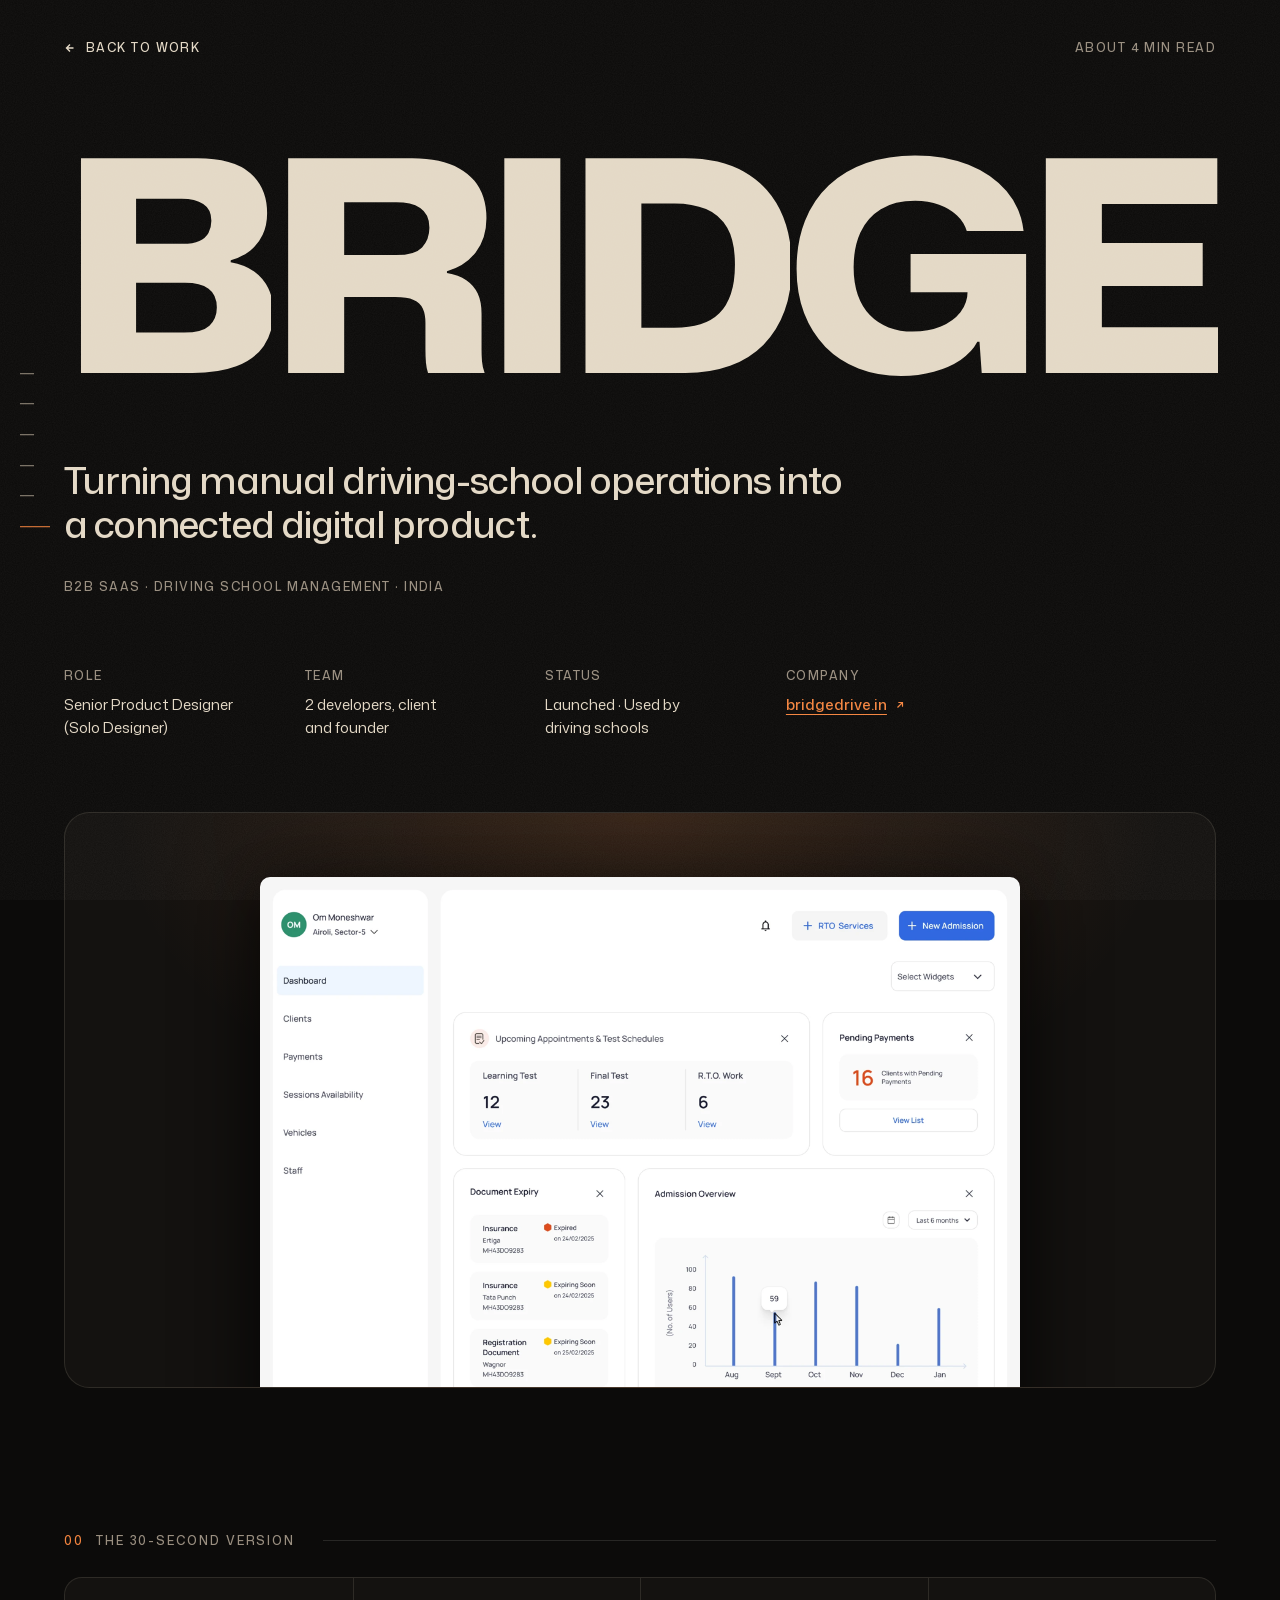
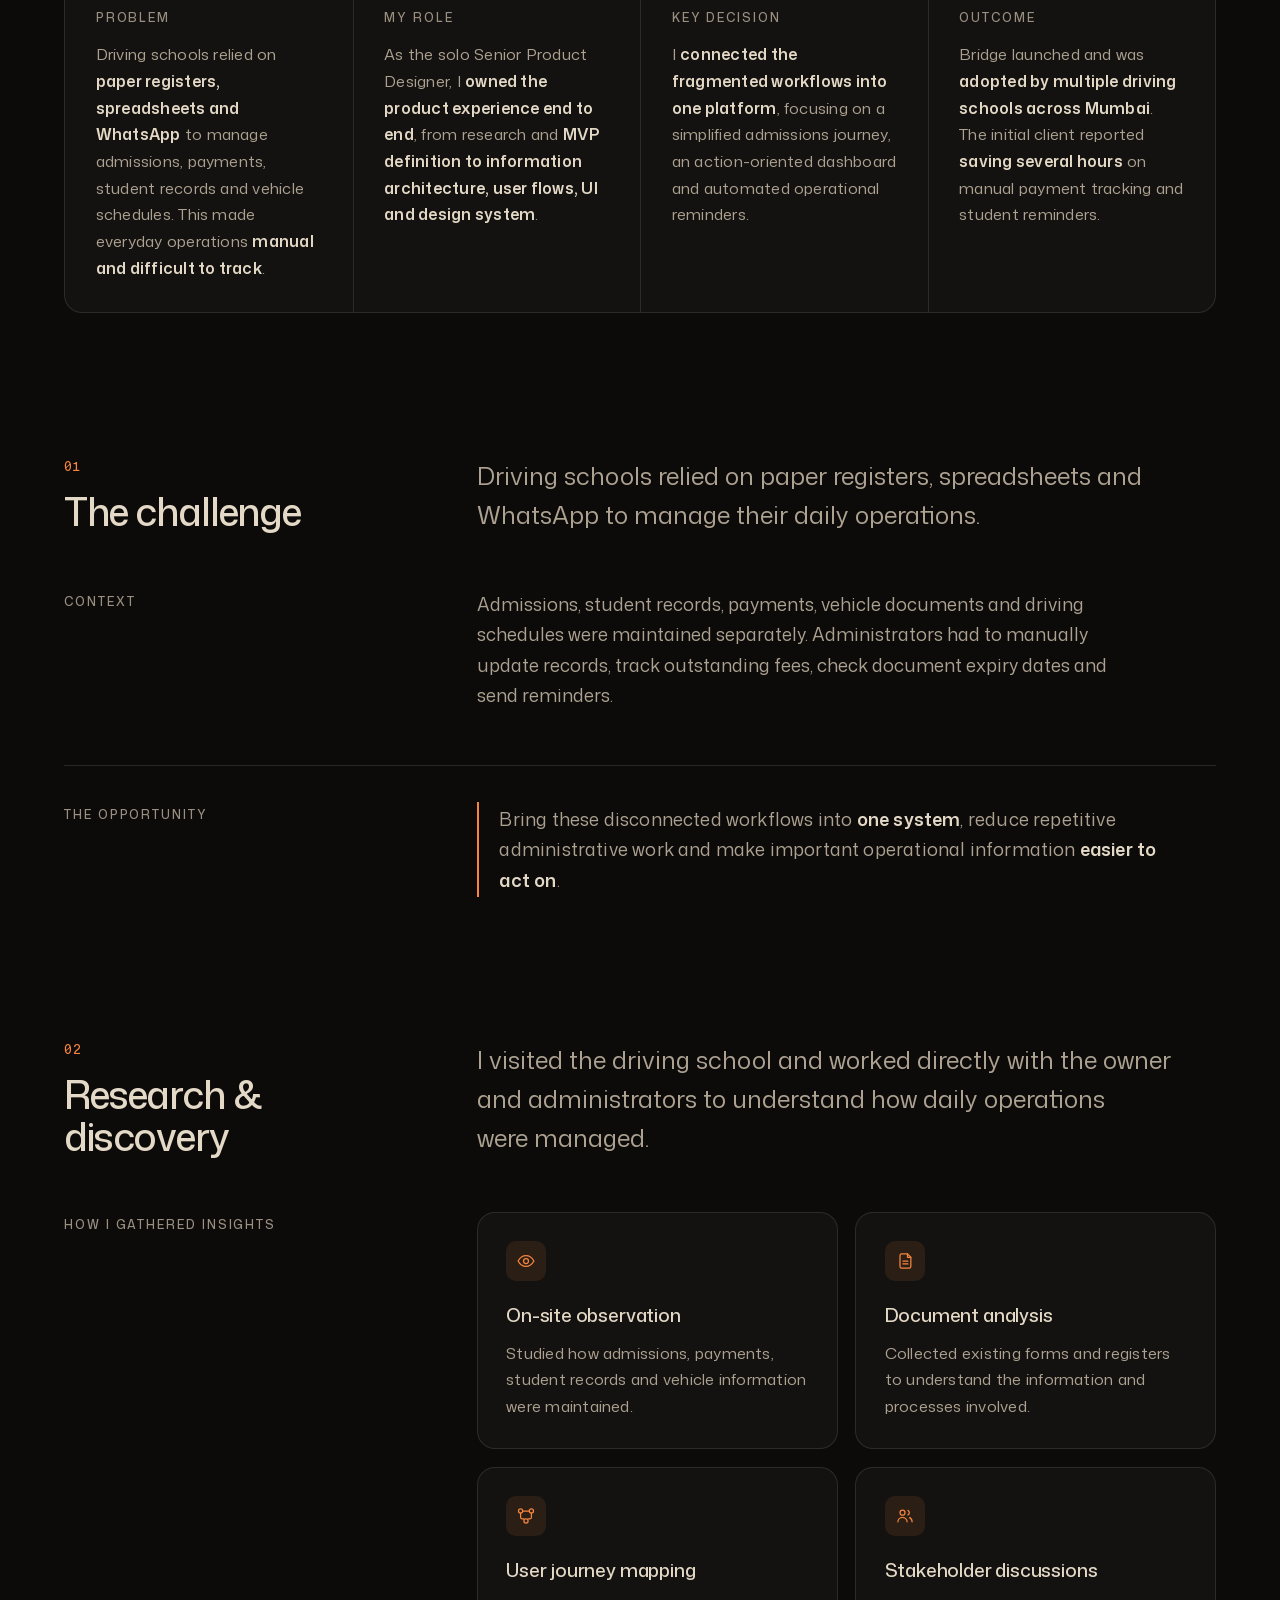
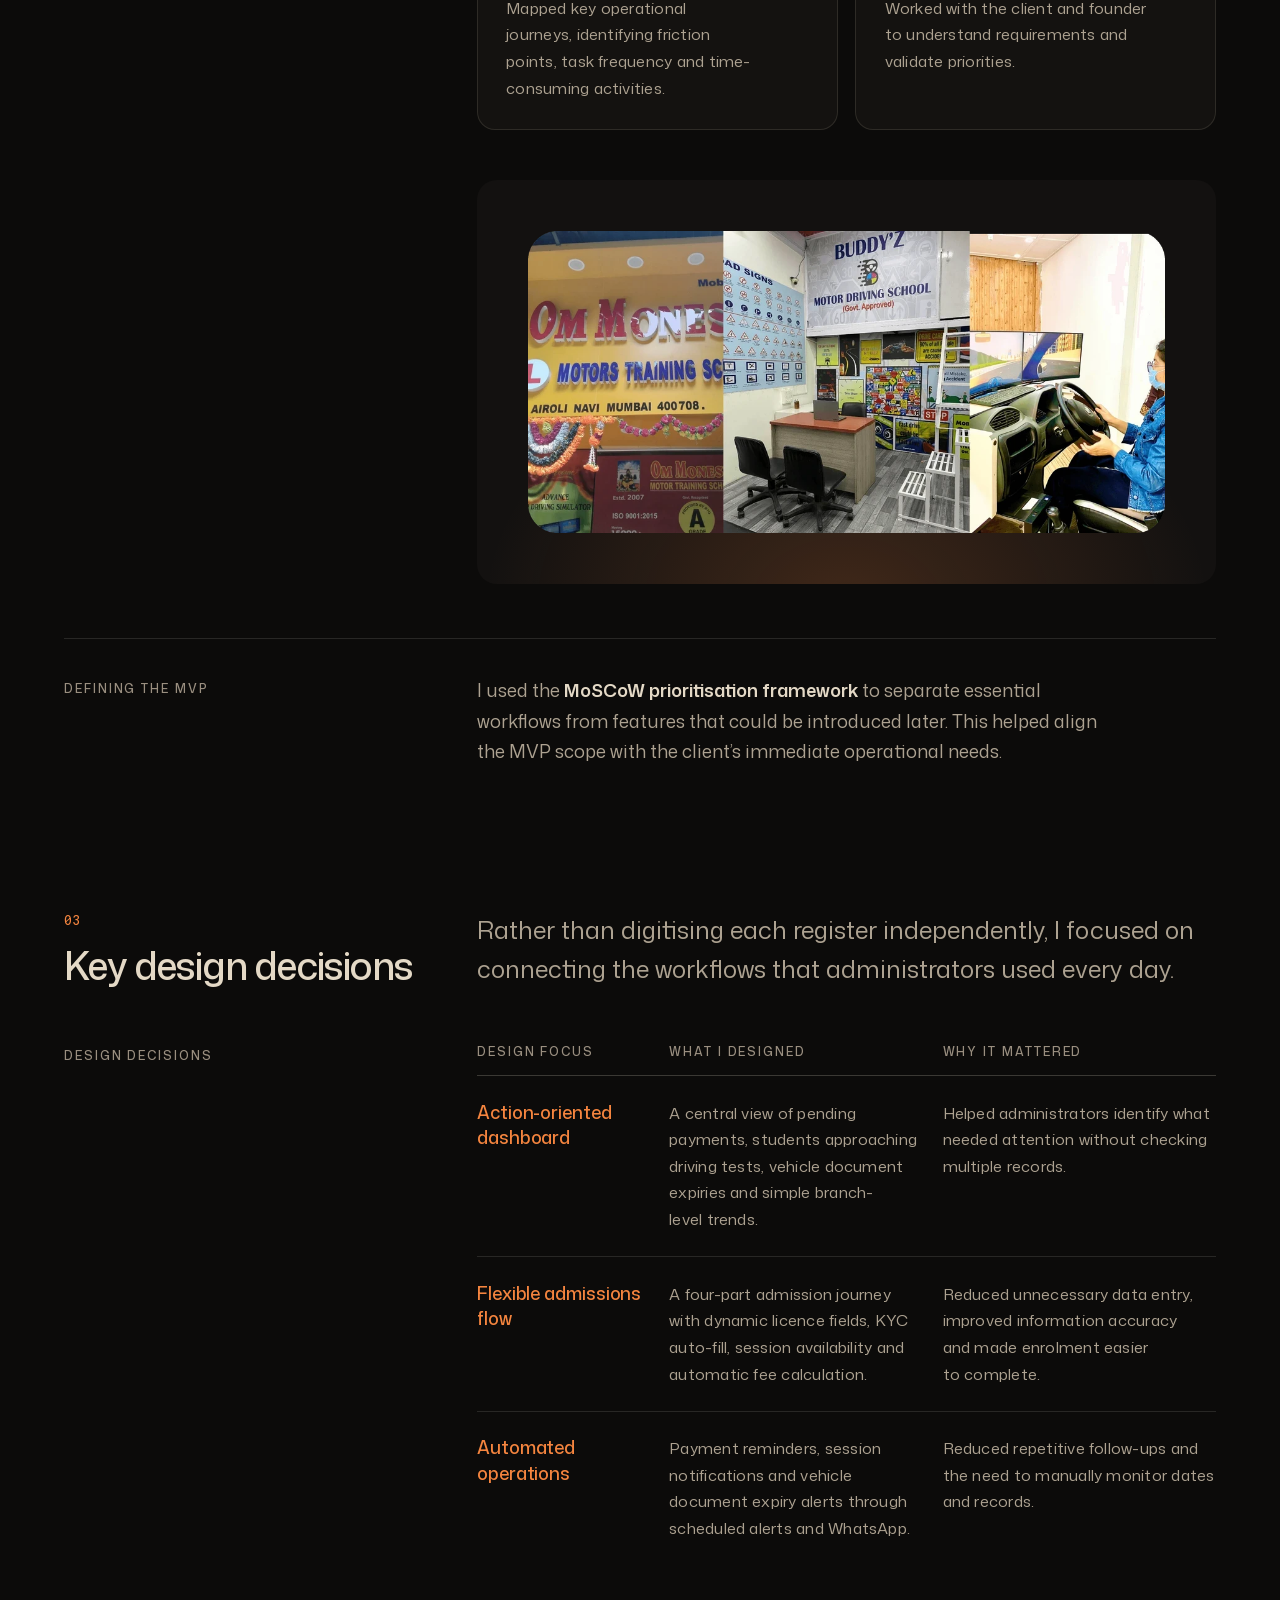
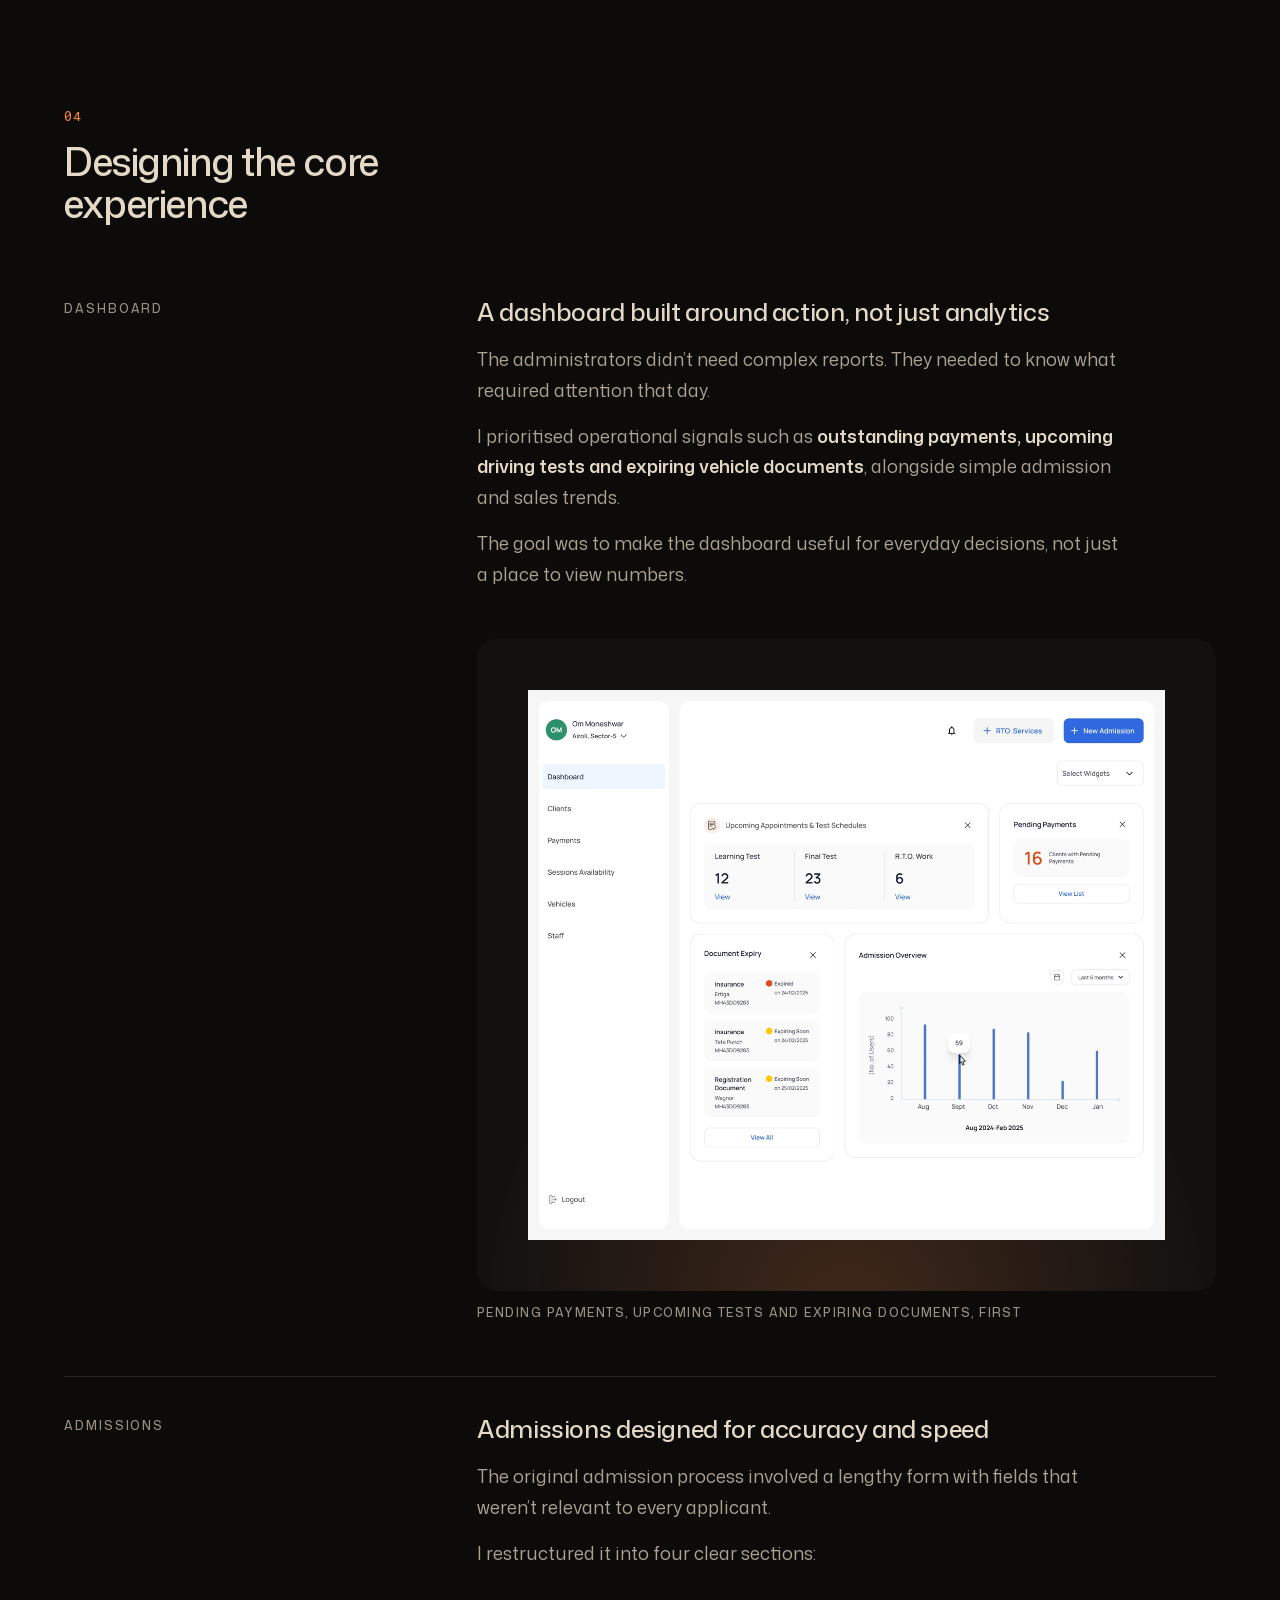
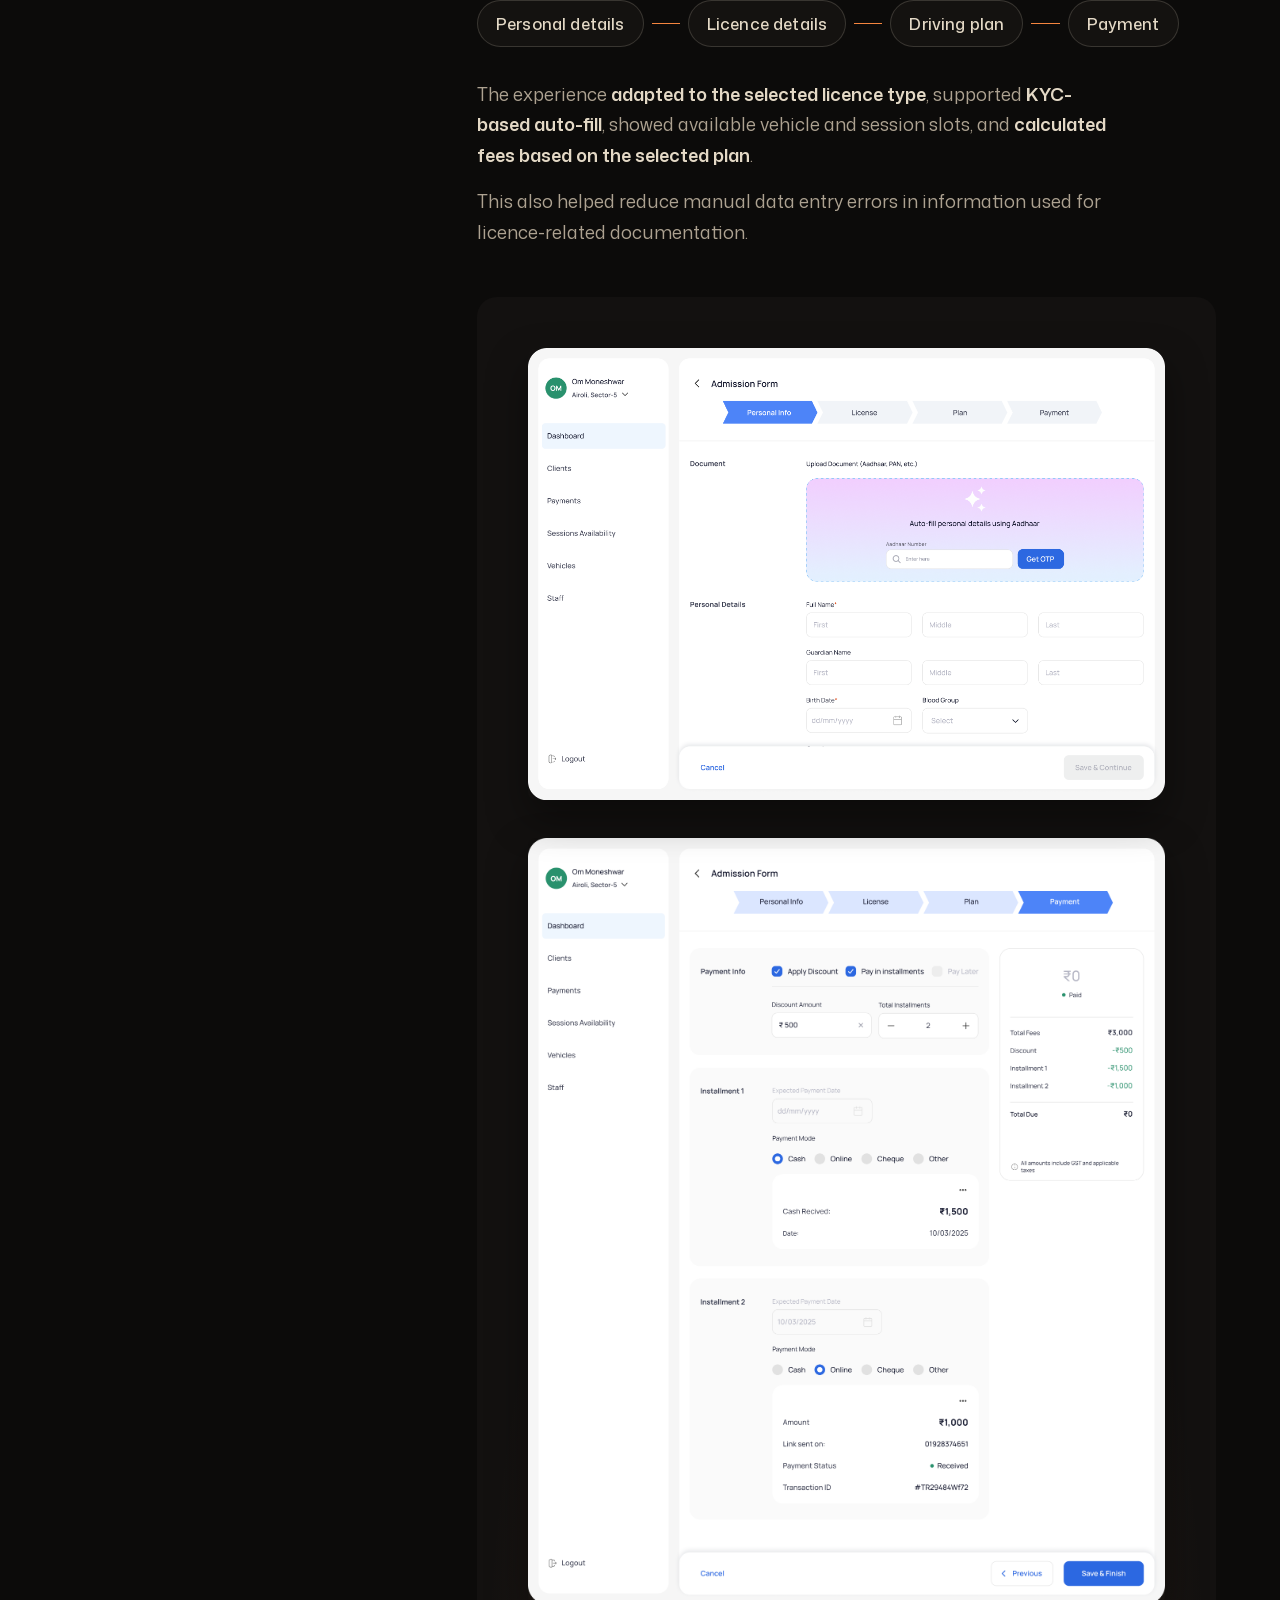
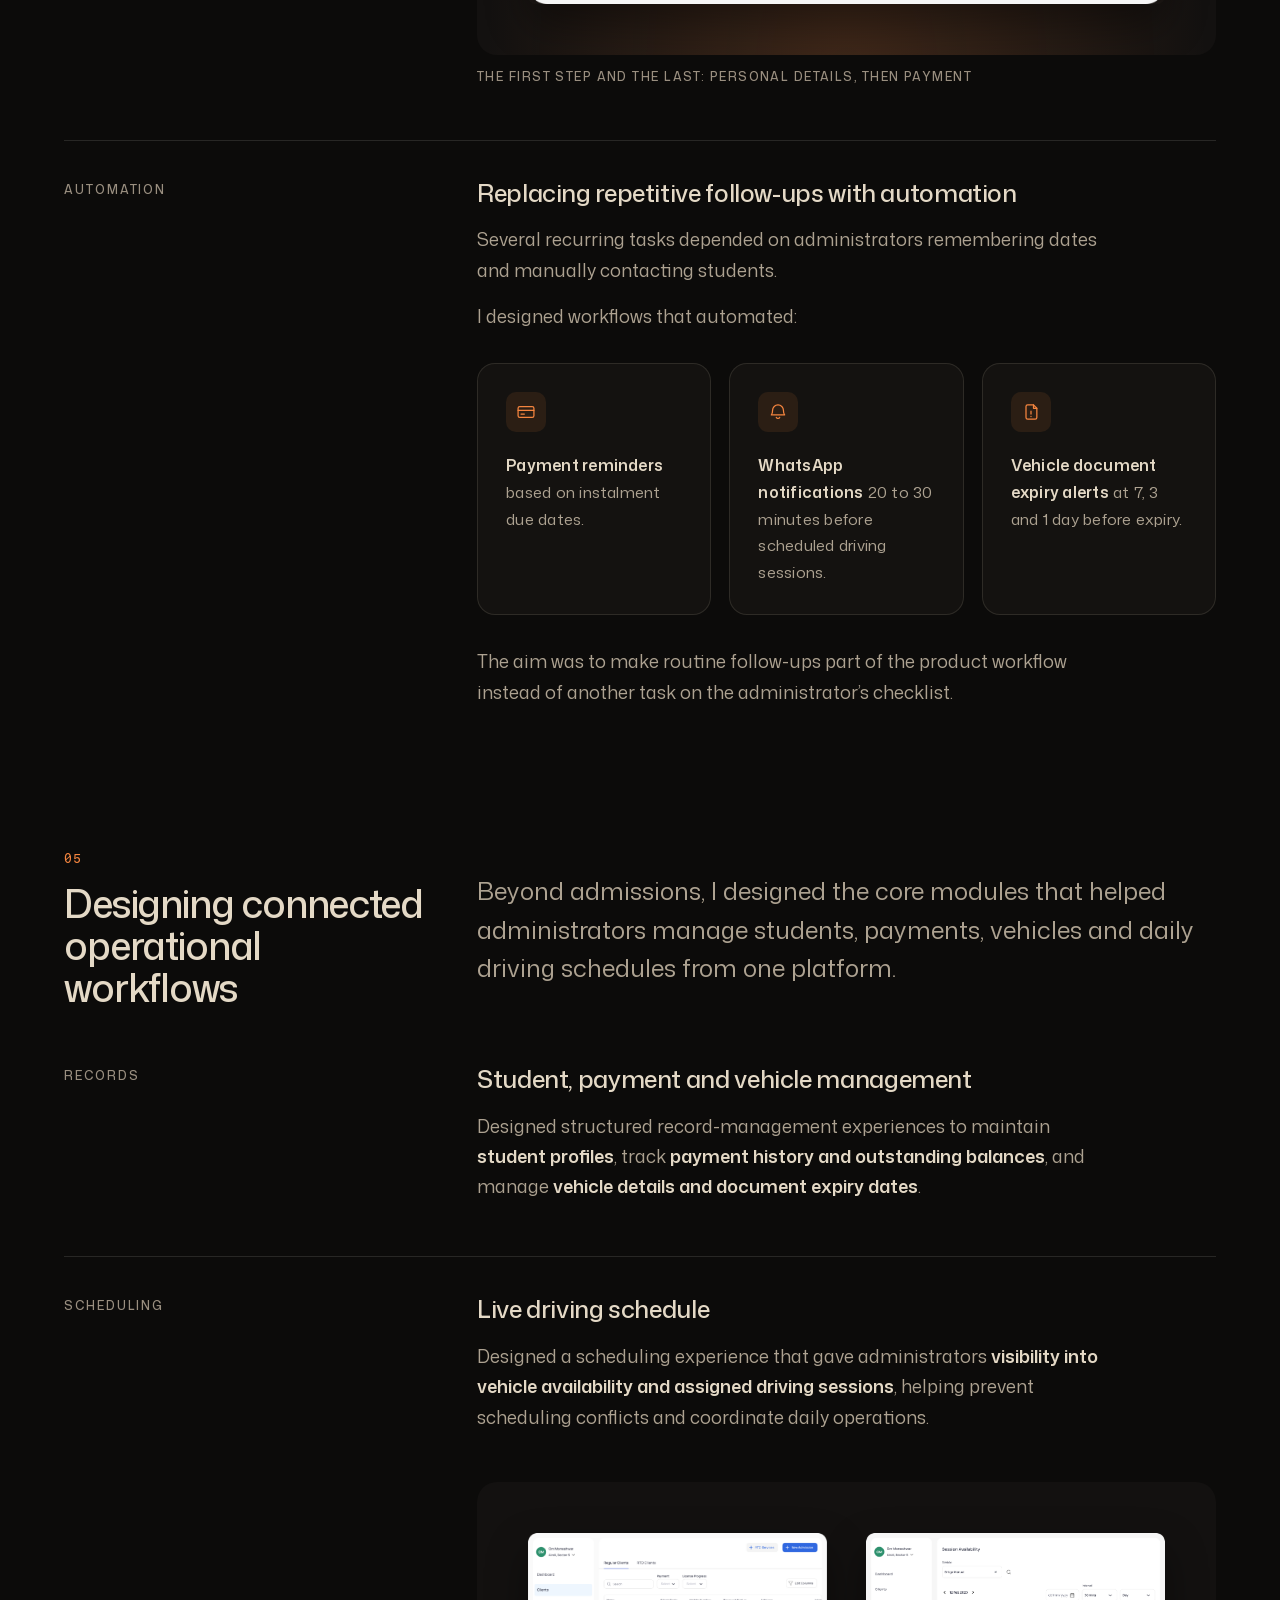
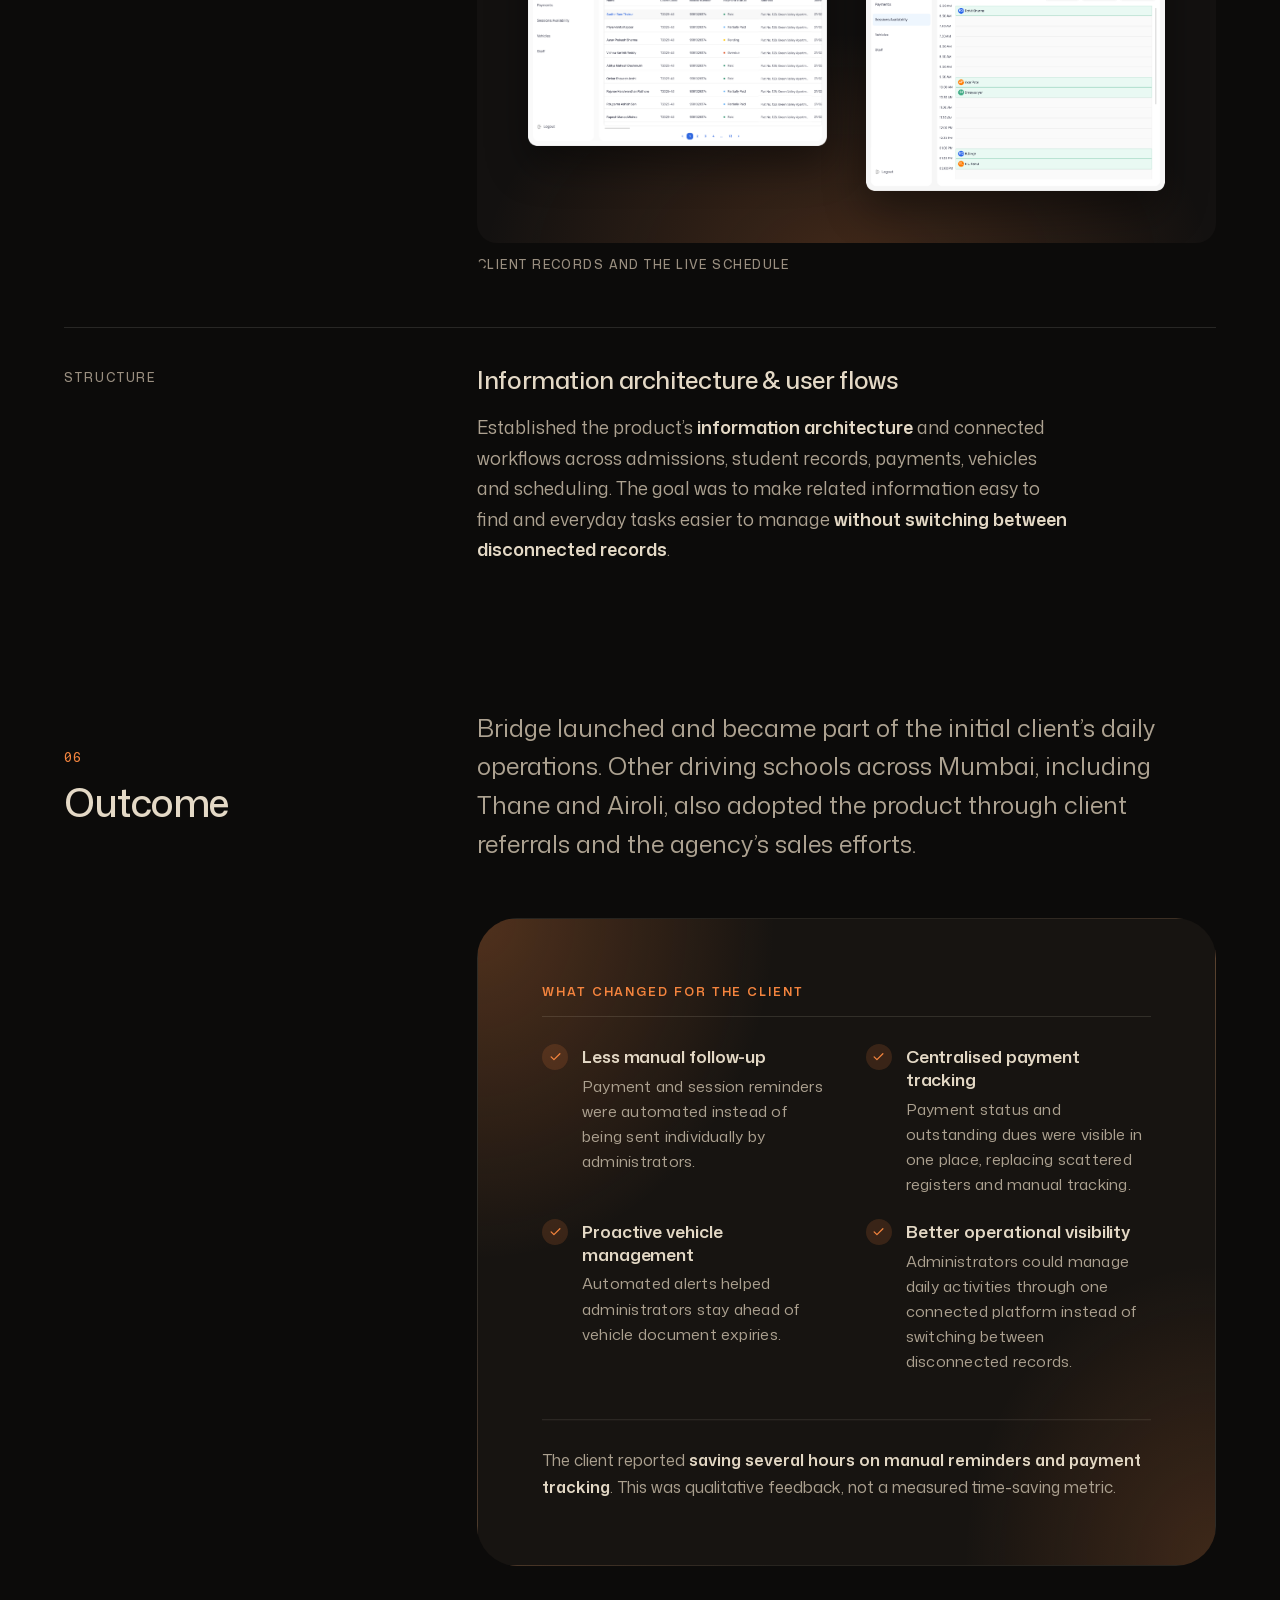
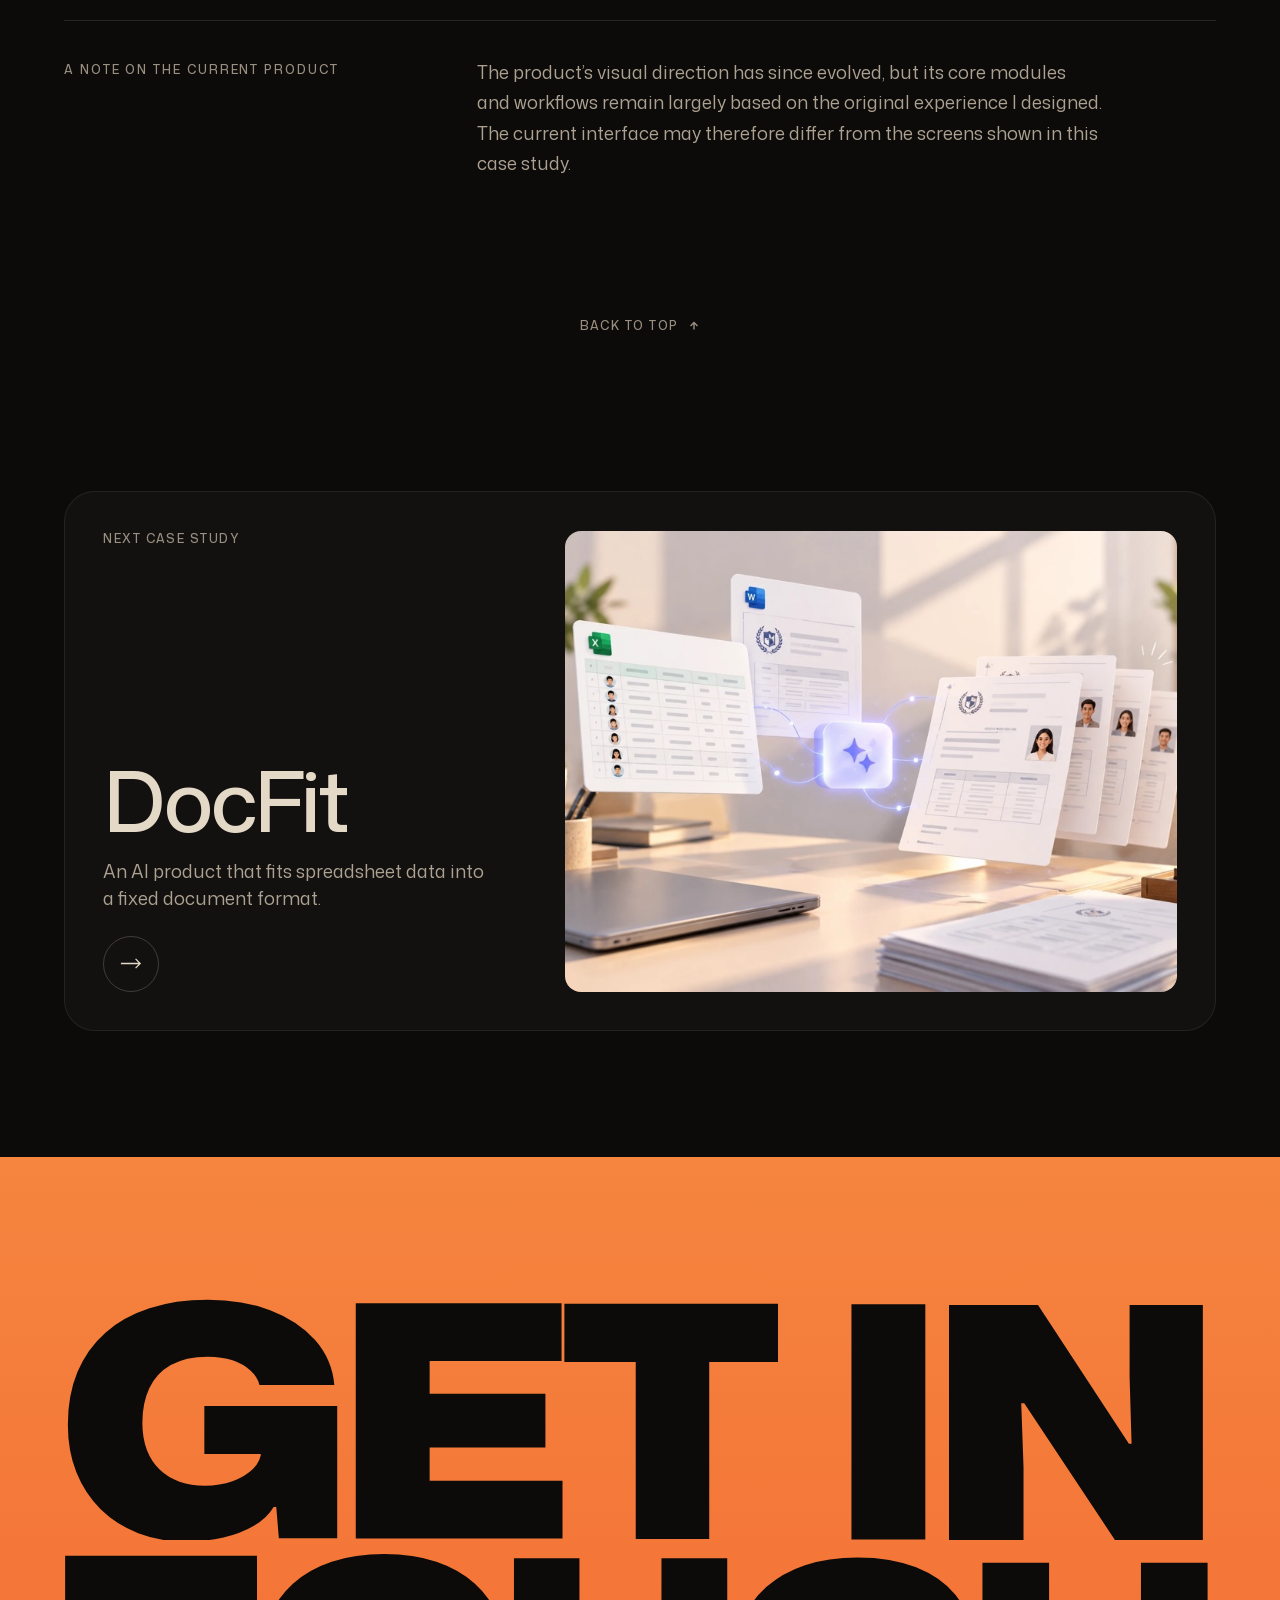
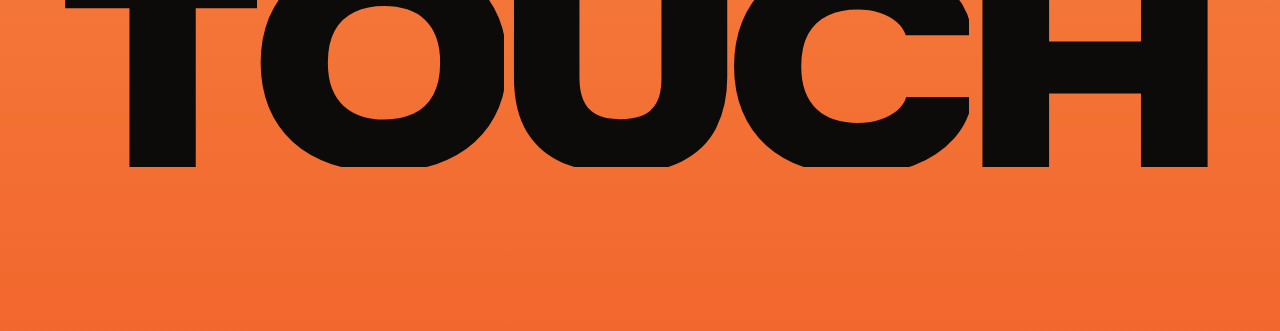
==== commit 911a2d79: "Bring back the work list, tidy the case study layout, add a back bar The walk-through room is gone: " ====
--- a/work/bridge/index.html
+++ b/work/bridge/index.html
@@ -47,6 +47,11 @@
 </nav>
 <div class="case-progress" aria-hidden="true"><span data-case-progress></span></div>
 
+<!-- The way back, as a bar that slides in when you scroll up. -->
+<div class="case-bar" data-case-bar>
+  <a class="case-back case-bar__back" href="../../#work-bridge"><svg viewBox="0 0 12 12" aria-hidden="true"><path d="M9.5 6h-7M6 2.5 2.5 6 6 9.5"/></svg>Back to work</a>
+</div>
+
 <main id="main">
   
 
--- a/css/main.css
+++ b/css/main.css
@@ -193,7 +193,7 @@
   flex-direction: column;
   min-height: 100vh;
   min-height: 100svh;
-  padding: clamp(22px, 3.4vh, 36px) var(--gutter) clamp(28px, 5vh, 56px);
+  padding: clamp(18px, 2.6vh, 28px) var(--gutter) clamp(22px, 3.2vh, 40px);
 }
 .hero__label {
   margin: 0;
@@ -211,7 +211,7 @@
   flex-direction: column;
   justify-content: center;
   flex: 1 1 auto;
-  margin: clamp(48px, 9vh, 120px) 0 clamp(28px, 5vh, 56px);
+  margin: clamp(14px, 2.2vh, 32px) 0 clamp(18px, 2.8vh, 34px);
   color: var(--paper);
   font-family: var(--sans);
   font-weight: 800;
@@ -236,12 +236,31 @@
   text-wrap: balance;
 }
 .hero__key { color: var(--accent); font-style: normal; }
+/* What the work is for: a small label and a row of quiet tags. */
+.hero__for { margin-top: clamp(16px, 2.2vh, 26px); }
+.hero__for-label {
+  margin: 0 0 10px;
+  color: var(--paper-soft);
+  font-size: .75rem;
+  font-weight: 500;
+  letter-spacing: .16em;
+  text-transform: uppercase;
+}
+.hero__tags { display: flex; flex-wrap: wrap; gap: 10px; margin: 0; padding: 0; list-style: none; }
+.hero__tags li {
+  padding: 7px 15px;
+  border: 1px solid rgba(228, 217, 198, .18);
+  border-radius: 999px;
+  color: var(--paper-lead);
+  font-size: clamp(.8125rem, .78rem + .15vw, .9375rem);
+  letter-spacing: .01em;
+}
 /* The way into the work: a light pill with an orange arrow pointing down. */
 .hero__cta {
   display: inline-flex;
   align-items: center;
   gap: 16px;
-  margin-top: clamp(22px, 3.6vh, 34px);
+  margin-top: clamp(16px, 2.4vh, 26px);
   padding: 6px 6px 6px 24px;
   border-radius: 999px;
   background: var(--paper);
@@ -281,7 +300,7 @@
 @media (max-width: 767px) {
   .hero { min-height: 92svh; }
   .hero__label { max-width: 14ch; letter-spacing: .2em; line-height: 1.6; }
-  .hero__name { margin-top: 56px; }
+  .hero__name { margin-top: 28px; }
   .hero__girl { --px: 4px; }
 }
 
@@ -362,7 +381,7 @@
    in near-black. */
 .made {
   position: relative;
-  padding: clamp(80px, 12vh, 140px) 0 clamp(96px, 14vh, 160px);
+  padding: clamp(120px, 22vh, 260px) 0 clamp(120px, 22vh, 260px);
   /* A step darker than the page, easing in and out at the edges. */
   background: linear-gradient(to bottom, transparent, #040303 120px, #040303 calc(100% - 120px), transparent);
 }
@@ -381,10 +400,11 @@
   position: relative;
   display: block;
   overflow: hidden;
-  padding: .04em 0 0 var(--made-in);
+  padding: var(--made-pad) 0 var(--made-pad) var(--made-in);
   color: var(--paper);
   text-decoration: none;
   --made-in: calc(var(--gutter) + 14vw);
+  --made-pad: clamp(14px, 2.2vh, 32px);
 }
 .made__name {
   display: block;
@@ -398,11 +418,11 @@
   white-space: nowrap;
 }
 .made__name--dim { opacity: .16; }
-.made__name--fill { position: absolute; top: .04em; left: var(--made-in); clip-path: inset(0 var(--rest, 0%) 0 0); }
+.made__name--fill { position: absolute; top: var(--made-pad); left: var(--made-in); clip-path: inset(0 var(--rest, 0%) 0 0); }
 .made__band {
   position: absolute;
   inset: 0;
-  padding: .04em 0 0 var(--made-in);
+  padding: var(--made-pad) 0 var(--made-pad) var(--made-in);
   background: var(--accent);
   color: var(--noir);
   clip-path: inset(50% 0);
@@ -410,85 +430,32 @@
 }
 .made__link:hover .made__band,
 .made__link:focus-visible .made__band { clip-path: inset(0 0); }
+/* The tagline, which opens under the name on hover. */
+.made__more {
+  position: relative;
+  z-index: 1;
+  display: grid;
+  grid-template-rows: 0fr;
+  transition: grid-template-rows .5s var(--ease-out);
+  pointer-events: none;
+}
+.made__copy { overflow: hidden; min-height: 0; }
+.made__line {
+  display: block;
+  max-width: 30em;
+  color: var(--noir);
+  font-size: clamp(.9375rem, .85rem + .45vw, 1.25rem);
+  font-weight: 500;
+  line-height: 1.5;
+  letter-spacing: .01em;
+  transition: opacity .4s var(--ease-out);
+}
+.made__copy { opacity: 0; transition: opacity .4s var(--ease-out); }
+.made__link:hover .made__more,
+.made__link:focus-visible .made__more { grid-template-rows: 1fr; }
+.made__link:hover .made__copy,
+.made__link:focus-visible .made__copy { padding: .35em 0 .2em; opacity: 1; }
 .made__link:focus-visible { outline: none; }
-
-/* The room (room.js): on wide screens the heading sits over a pinned,
-   screen-high view into a room. Its walls are a lighter warm grey, the
-   floor and ceiling darker; the doors are cream outlines; the projects hang
-   like pictures in an exhibition, each a darker card with a thin border:
-   the picture, the name, a line and its tags. Sizes come from --u, the
-   screen's height. Elsewhere it's the heading and the list of work. */
-.room__view { display: none; }
-.is-room .room__stage { position: relative; height: 100vh; height: 100svh; overflow: hidden; }
-.is-room .made__title { position: absolute; top: clamp(28px, 6vh, 64px); left: 0; z-index: 2; margin: 0; }
-.is-room .room__view { position: absolute; inset: 0; display: block; overflow: hidden; perspective: var(--p); }
-.has-room .made__list { display: none; }
-.has-room { padding-bottom: 0; }
-.room__world {
-  --wall: #1A1816;
-  position: absolute;
-  top: 50%;
-  left: 50%;
-  width: 0;
-  height: 0;
-  transform-style: preserve-3d;
-  transform-origin: 0 0 var(--p);
-}
-.room__side, .room__wall, .room__frame, .room__girl { position: absolute; top: 0; left: 0; box-sizing: border-box; }
-.room__girl { image-rendering: pixelated; }
-.room__side--left, .room__side--right { background: var(--wall); }
-.room__side--floor { background: #0C0B0A; }
-.room__side--ceiling { background: #12110F; }
-.room__wall { overflow: hidden; }
-.room__door {
-  position: absolute;
-  bottom: 0;
-  left: 50%;
-  width: calc(var(--u) * .45);
-  height: calc(var(--u) * .95);
-  translate: -50% 0;
-  border: 1.5px solid rgba(228, 217, 198, .9);
-  /* The rest of the wall, solid, so you only see through the doorway: the
-     page's dark outside, the room's grey on the far wall. */
-  box-shadow: 0 0 0 300vmax #040303;
-}
-.room__wall[data-wall="back"] .room__door { box-shadow: 0 0 0 300vmax var(--wall); }
-/* A project's frame: a darker card with a thin border. */
-.room__frame {
-  display: block;
-  padding: calc(var(--u) * .018);
-  border: 1px solid rgba(228, 217, 198, .24);
-  background: #141210;
-  box-shadow: 0 30px 60px rgba(0, 0, 0, .45);
-  color: var(--paper);
-  text-decoration: none;
-  transition: border-color .4s var(--ease-out);
-}
-.room__frame:hover, .room__frame:focus-visible { border-color: var(--accent); outline: none; }
-.room__frame img { display: block; width: 100%; height: auto; }
-.room__label { display: block; padding-top: calc(var(--u) * .024); }
-.room__name { display: block; font-size: calc(var(--u) * .036); font-weight: 500; letter-spacing: -.01em; }
-.room__line { display: block; max-width: 50%; margin-top: .45em; color: var(--paper-lead); font-size: calc(var(--u) * .026); line-height: 1.4; }
-.room__tags { display: block; margin-top: 1em; color: var(--paper-soft); font-size: calc(var(--u) * .015); letter-spacing: .06em; text-transform: uppercase; }
-/* On the right wall (Bridge) the label sits to the frame's right side. */
-.room__frame[data-side="right"] .room__label { text-align: right; }
-.room__frame[data-side="right"] .room__line,
-.room__frame[data-side="right"] .room__go { margin-left: auto; }
-/* The way into the case study: an orange disc with a diagonal arrow. */
-.room__go {
-  display: grid;
-  place-items: center;
-  width: calc(var(--u) * .052);
-  height: calc(var(--u) * .052);
-  margin-top: calc(var(--u) * .022);
-  border-radius: 50%;
-  background: var(--accent);
-  color: var(--noir);
-  transition: scale .35s var(--ease-out);
-}
-.room__go svg { width: 34%; height: 34%; fill: none; stroke: currentColor; stroke-width: 1.6; stroke-linecap: round; transition: translate .35s var(--ease-out); }
-.room__frame:hover .room__go svg, .room__frame:focus-visible .room__go svg { translate: 8% -8%; }
-.room__frame:hover .room__go { scale: 1.06; }
 
 /* The picture that follows the pointer (main.js), fine pointers only. */
 .made__thumb {
@@ -602,7 +569,6 @@
   transform: translate3d(0, var(--roles-glow, 0px), 0);
   will-change: transform;
 }
-/* The edges melt into the page colour, so the room change isn't a hard cut. */
 .roles::after {
   content: "";
   position: absolute;
@@ -1023,3 +989,23 @@
 .nav-on-orange .nav__links a { color: rgba(12, 11, 10, .5); }
 .nav-on-orange .nav__links a:hover,
 .nav-on-orange .nav__links a[aria-current="true"] { color: var(--noir); }
+
+/* On a phone the hero still has to fit one screen, so its tags get compact. */
+@media (max-width: 767px) {
+  .hero__for { margin-top: 14px; }
+  .hero__for-label { margin-bottom: 8px; letter-spacing: .14em; }
+  .hero__tags { display: grid; grid-template-columns: repeat(2, minmax(0, 1fr)); gap: 8px; }
+  .hero__tags li { padding: 7px 10px; font-size: .75rem; letter-spacing: 0; text-align: center; }
+}
+
+/* The project's tags, under its tagline on hover. */
+.made__tags { display: flex; flex-wrap: wrap; gap: 8px; margin-top: 12px; }
+.made__tags span {
+  padding: 5px 12px;
+  border: 1px solid rgba(12, 11, 10, .3);
+  border-radius: 999px;
+  color: var(--noir);
+  font-size: clamp(.75rem, .72rem + .12vw, .8125rem);
+  font-weight: 500;
+  letter-spacing: .02em;
+}
--- a/css/case.css
+++ b/css/case.css
@@ -1829,7 +1829,19 @@
 .case-tree li + li::before { content: ""; width: clamp(18px, 2.2vw, 32px); height: 1px; margin-inline: 8px; background: var(--accent); }
 .case-tree span { padding: 10px 18px; border: 1px solid rgba(228, 217, 198, .18); border-radius: 999px; background: #141210; }
 .case-tree__opt span { border-style: dashed; color: var(--c-body); }
-.case-insight { max-width: 38em; margin: 0; padding: clamp(20px, 2vw, 28px); border-left: 2px solid var(--accent); border-radius: 0 14px 14px 0; background: rgba(245, 133, 63, .06); color: var(--c-body); font-size: var(--t-body); line-height: 1.7; letter-spacing: .01em; }
+/* A line worth pausing on: the orange rule sits at the column's edge, with
+   the words stepped in beside it. */
+.case-insight {
+  --bar: clamp(16px, 1.6vw, 24px);
+  max-width: 38em;
+  margin: 0;
+  padding: 2px 0 2px var(--bar);
+  border-left: 2px solid var(--accent);
+  color: var(--c-body);
+  font-size: var(--t-body);
+  line-height: 1.7;
+  letter-spacing: .01em;
+}
 .case-insight strong { color: var(--c-head); font-weight: 600; }
 @media (max-width: 1023px) { .case-ask--3 { grid-template-columns: minmax(0, 1fr); } }
 .case-split__main > * + * { margin-top: clamp(20px, 3vh, 28px); }
@@ -1937,10 +1949,15 @@
 /* A chapter reads as two columns: its number and title on the left, with
    everything else in the right-hand column, lined up with the row labels. */
 @media (min-width: 768px) {
-  .case-ch--split { display: grid; grid-template-columns: minmax(0, 3fr) minmax(0, 9fr); column-gap: var(--col-gap); row-gap: clamp(40px, 6vh, 64px); align-items: start; }
+  .case-ch--split { display: grid; grid-template-columns: minmax(0, 4fr) minmax(0, 8fr); column-gap: calc(var(--col-gap) * 1.7); row-gap: clamp(40px, 6vh, 64px); align-items: start; }
   .case-ch--split > * { grid-column: 2; }
-  .case-ch--split > .case-ch__head { grid-column: 1; margin-bottom: 0; }
-  .case-ch--split > .case-split { grid-column: 1 / -1; grid-template-columns: subgrid; }
+  /* The title and the line beside it sit level with each other. */
+  .case-ch--split > .case-ch__head { grid-column: 1; margin-bottom: 0; align-self: center; }
+  .case-ch--split > .case-lead--intro { align-self: center; }
+  /* The grid's own row gap sets the space, so blocks don't add their own. */
+  .case-ch--split > .case-impact--wins, .case-ch--split > .case-shots { margin-top: 0; }
+  /* A subgrid uses its own gap, so it has to match the chapter’s. */
+  .case-ch--split > .case-split { grid-column: 1 / -1; grid-template-columns: subgrid; column-gap: calc(var(--col-gap) * 1.7); }
   .case-ch--split > .case-split:first-of-type { border-top: 0; padding-top: 0; }
   .case-ch--split > .case-lead--intro { margin-bottom: 0; }
   .case-ch--split > .case-split + .case-split { margin-top: 0; }
@@ -2009,18 +2026,18 @@
   .case-brief__grid--3 > div + div { border-left: 0; border-top: 1px solid rgba(228, 217, 198, .12); }
 }
 
-/* The research block, in the same warm dark as the rest of the case studies
-   rather than its own cobalt. */
+/* The research block on DocFit keeps its hairline frame, but not the colour
+   wash: that treatment belongs to the outcome block now. */
 .case-night--cobalt {
-  --night-glows:
-    radial-gradient(60% 80% at 4% 0%, rgba(245, 133, 63, .24), transparent 66%),
-    radial-gradient(52% 70% at 100% 100%, rgba(245, 133, 63, .16), transparent 66%);
-  --night-base: #171411;
+  --night-glows: none;
+  --night-base: none;
   --night-label: var(--c-soft);
   --night-soft: var(--c-soft);
   --night-body: var(--c-body);
-  --night-rule: rgba(228, 217, 198, .14);
-  border: 1px solid rgba(228, 217, 198, .12);
+  --night-rule: var(--rule);
+  padding: clamp(22px, 2.4vw, 36px);
+  border: 0;
+  background: none;
 }
 .case-night--cobalt .case-statement__keep, .case-night--cobalt .case-intro, .case-night--cobalt .case-h3 { color: var(--c-head); }
 .case-night--cobalt .case-statement__soft { color: var(--c-soft); }
@@ -2058,3 +2075,44 @@
 .case-end__btn svg { width: 12px; height: 12px; fill: none; stroke: currentColor; stroke-width: 1.6; stroke-linecap: round; stroke-linejoin: round; transition: translate .35s var(--ease-out); }
 .case-end__btn:hover { border-color: transparent; background: var(--accent); color: var(--noir); }
 .case-end__btn:hover svg { translate: -3px 0; }
+/* A gains list that opens the block, with no rule above it. */
+.case-gains--top { padding-top: 0; border-top: 0; }
+/* In the narrower column the research block's own type steps down, and
+   its three points get room on every side. */
+.case-night--cobalt .case-statement { max-width: 20em; font-size: clamp(1.375rem, 1rem + 1.2vw, 2rem); }
+.case-night--cobalt .case-intro { font-size: var(--t-small); }
+.case-night--cobalt .case-cols { margin-top: clamp(28px, 4.5vh, 44px); }
+.case-night--cobalt .case-cols > li { padding: 22px clamp(14px, 1.6vw, 22px) 22px; }
+.case-night--cobalt .case-cols > li:first-child { padding-left: 0; }
+.case-night--cobalt .case-cols > li:last-child { padding-right: 0; }
+.case-night--cobalt .case-cols .case-num { margin-bottom: clamp(18px, 3vh, 28px); }
+.case-night--cobalt .case-icon { width: 26px; height: 26px; }
+.case-night--cobalt .case-h3 { font-size: clamp(.9375rem, .88rem + .3vw, 1.125rem); line-height: 1.45; }
+/* The numbered steps of the core experience read a little stronger. */
+.case-split__label--step { color: var(--c-body); font-weight: 600; }
+
+/* The way back to the work, as a bar at the top of the window. It is out of
+   sight at the top of the page and while you read downwards; scroll up and
+   it slides back in. */
+.case-bar {
+  position: fixed;
+  top: 0;
+  left: 0;
+  right: 0;
+  z-index: var(--z-nav);
+  display: flex;
+  align-items: center;
+  padding: 14px var(--gutter);
+  border-bottom: 1px solid rgba(228, 217, 198, .1);
+  background: rgba(12, 11, 10, .72);
+  backdrop-filter: saturate(160%) blur(14px);
+  -webkit-backdrop-filter: saturate(160%) blur(14px);
+  translate: 0 -101%;
+  transition: translate .45s var(--ease-out);
+}
+.scrolled:not(.nav-hidden) .case-bar { translate: 0 0; }
+.case-bar__back { color: var(--c-head); }
+.case-bar__back:hover svg { translate: -3px 0; }
+@media (prefers-reduced-motion: reduce) { .case-bar { transition: none; } }
+/* The bar's link matches the small one at the top of the page. */
+.case-bar { padding-block: 12px; font-family: var(--sans); font-size: var(--t-micro); font-weight: 500; line-height: 1.4; letter-spacing: .12em; text-transform: uppercase; }
